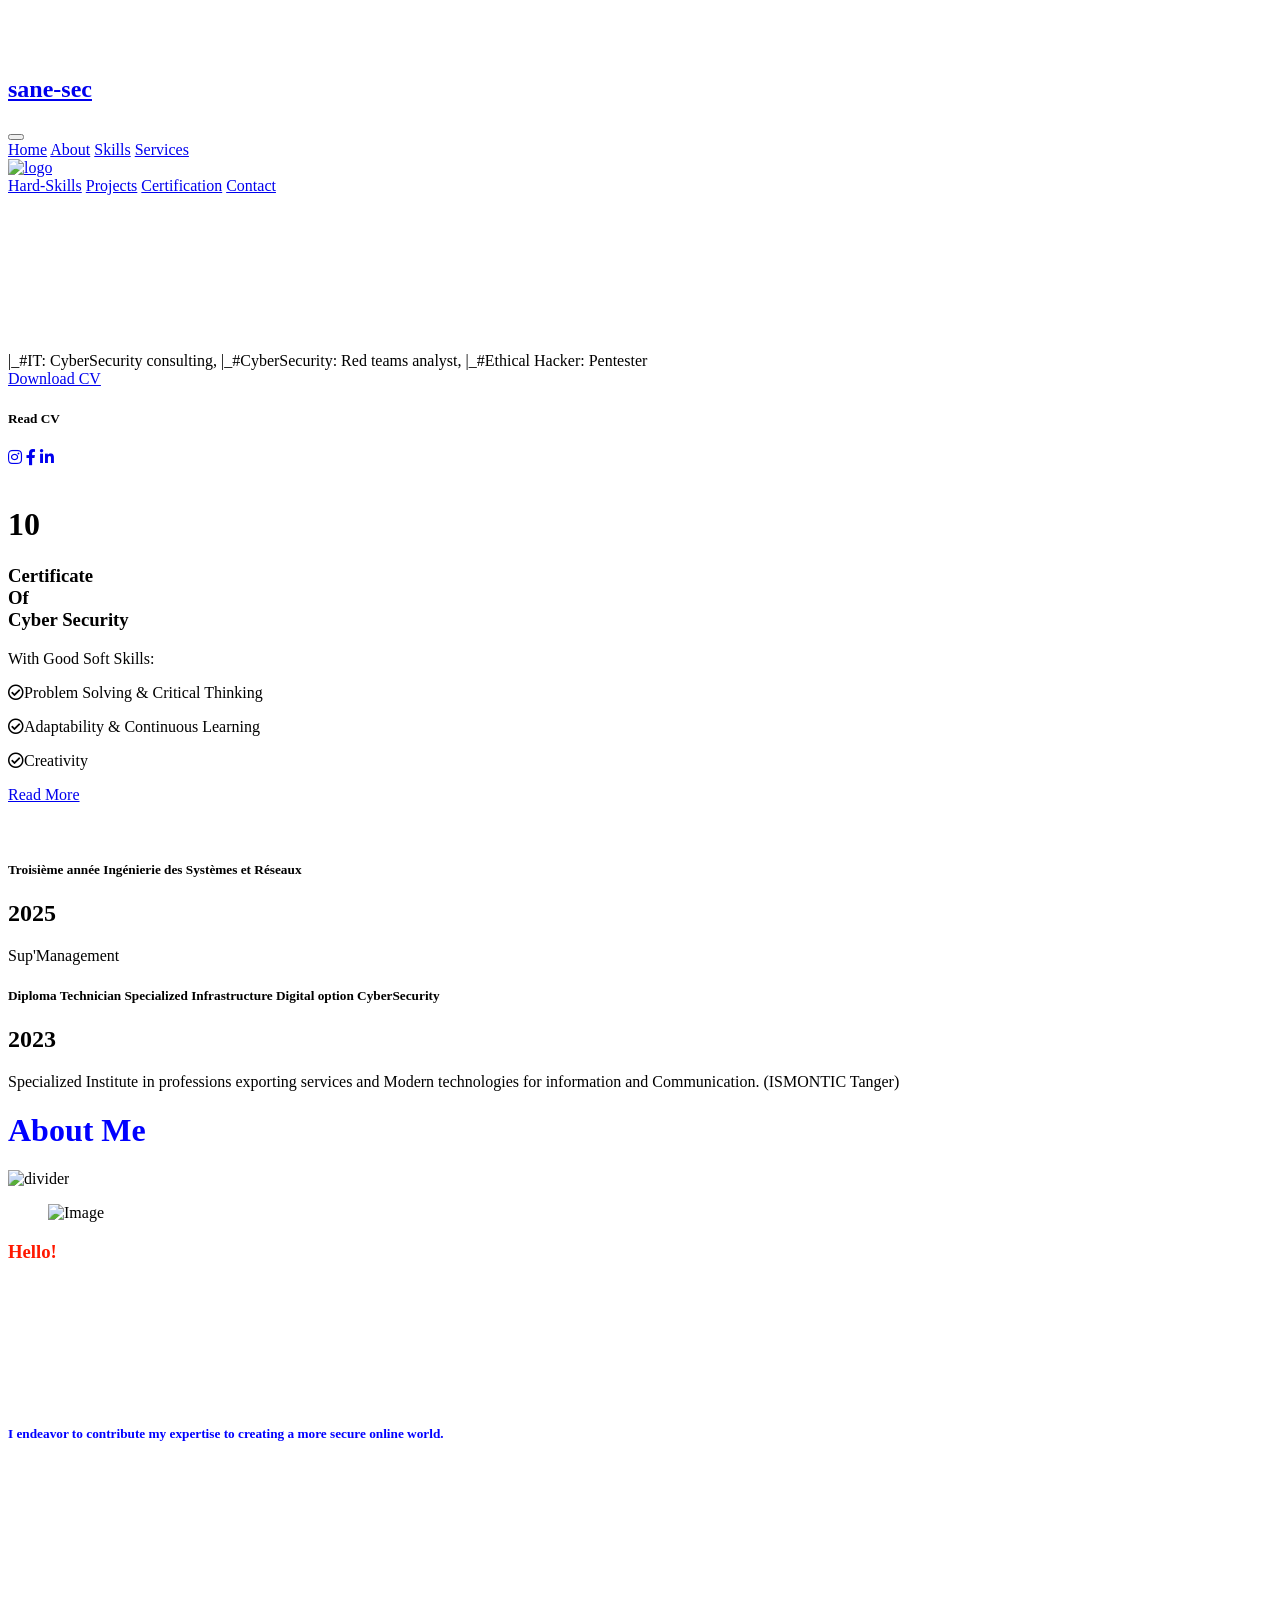
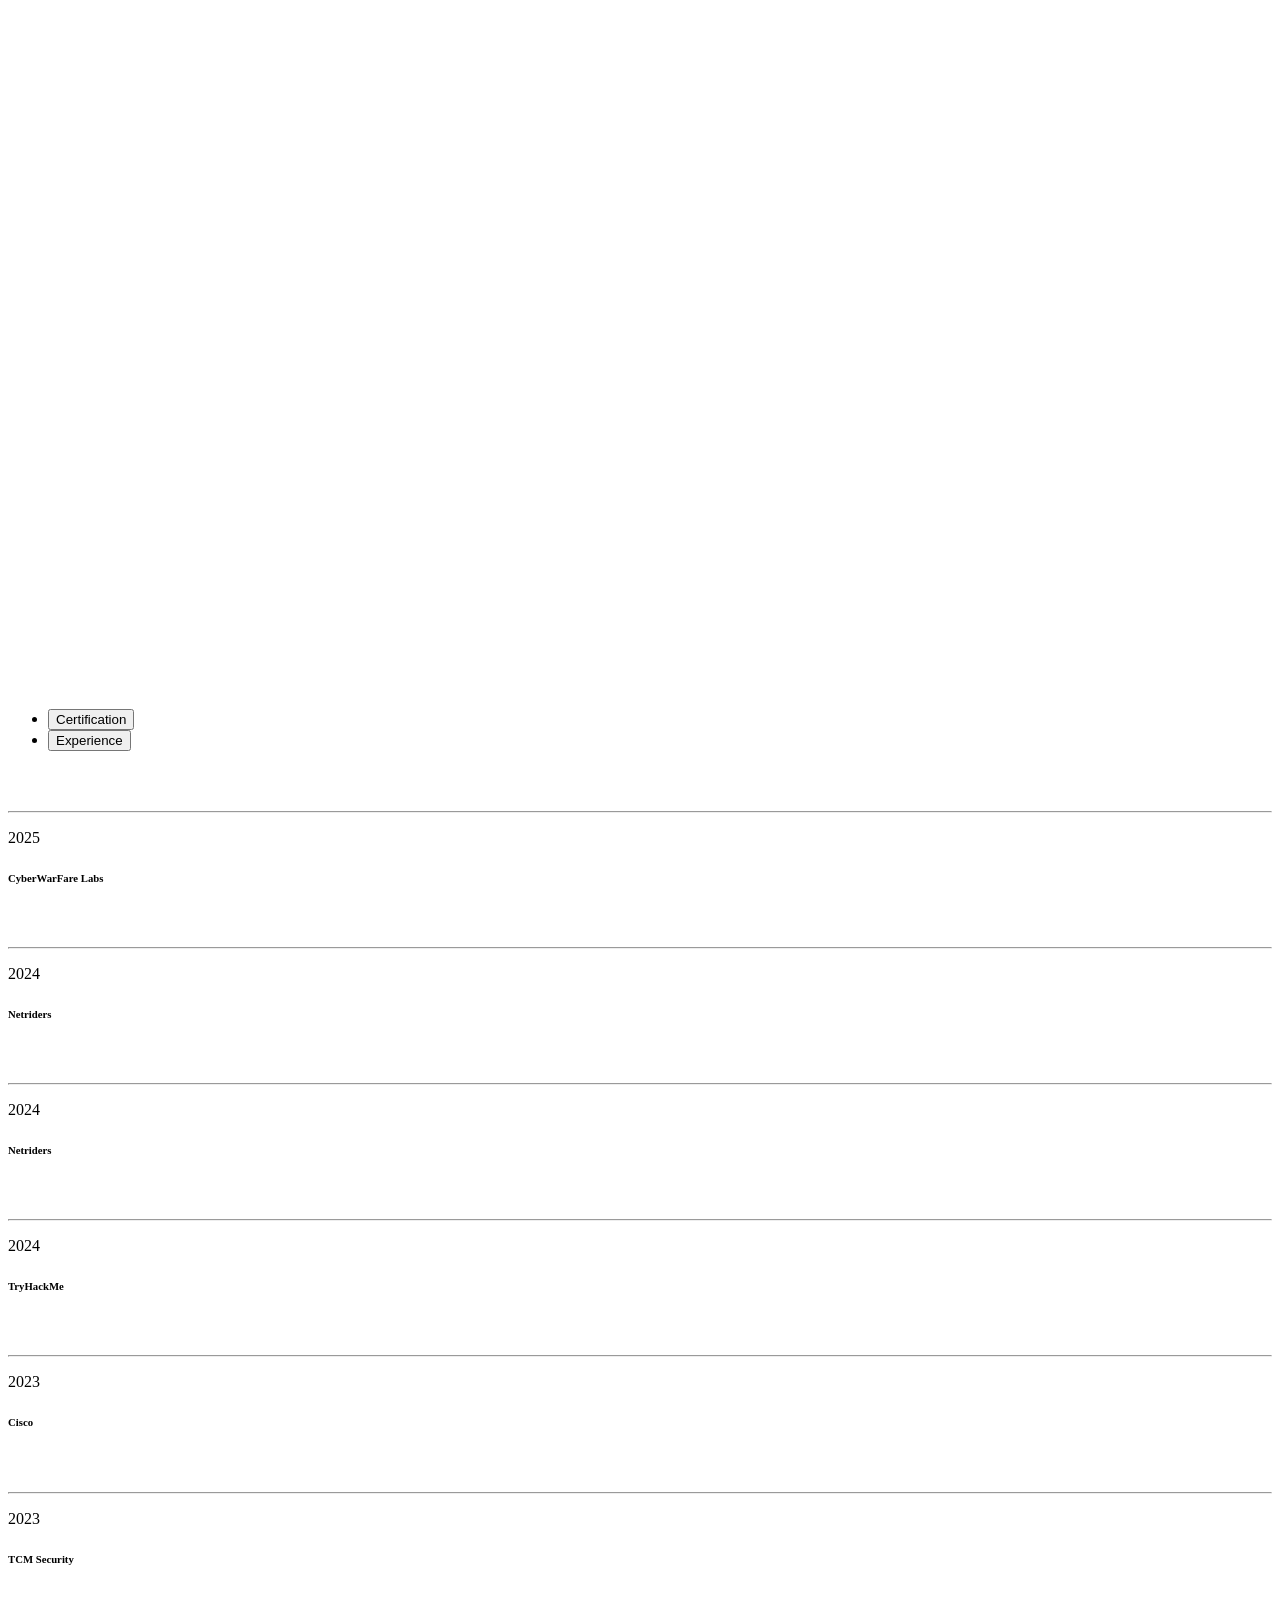
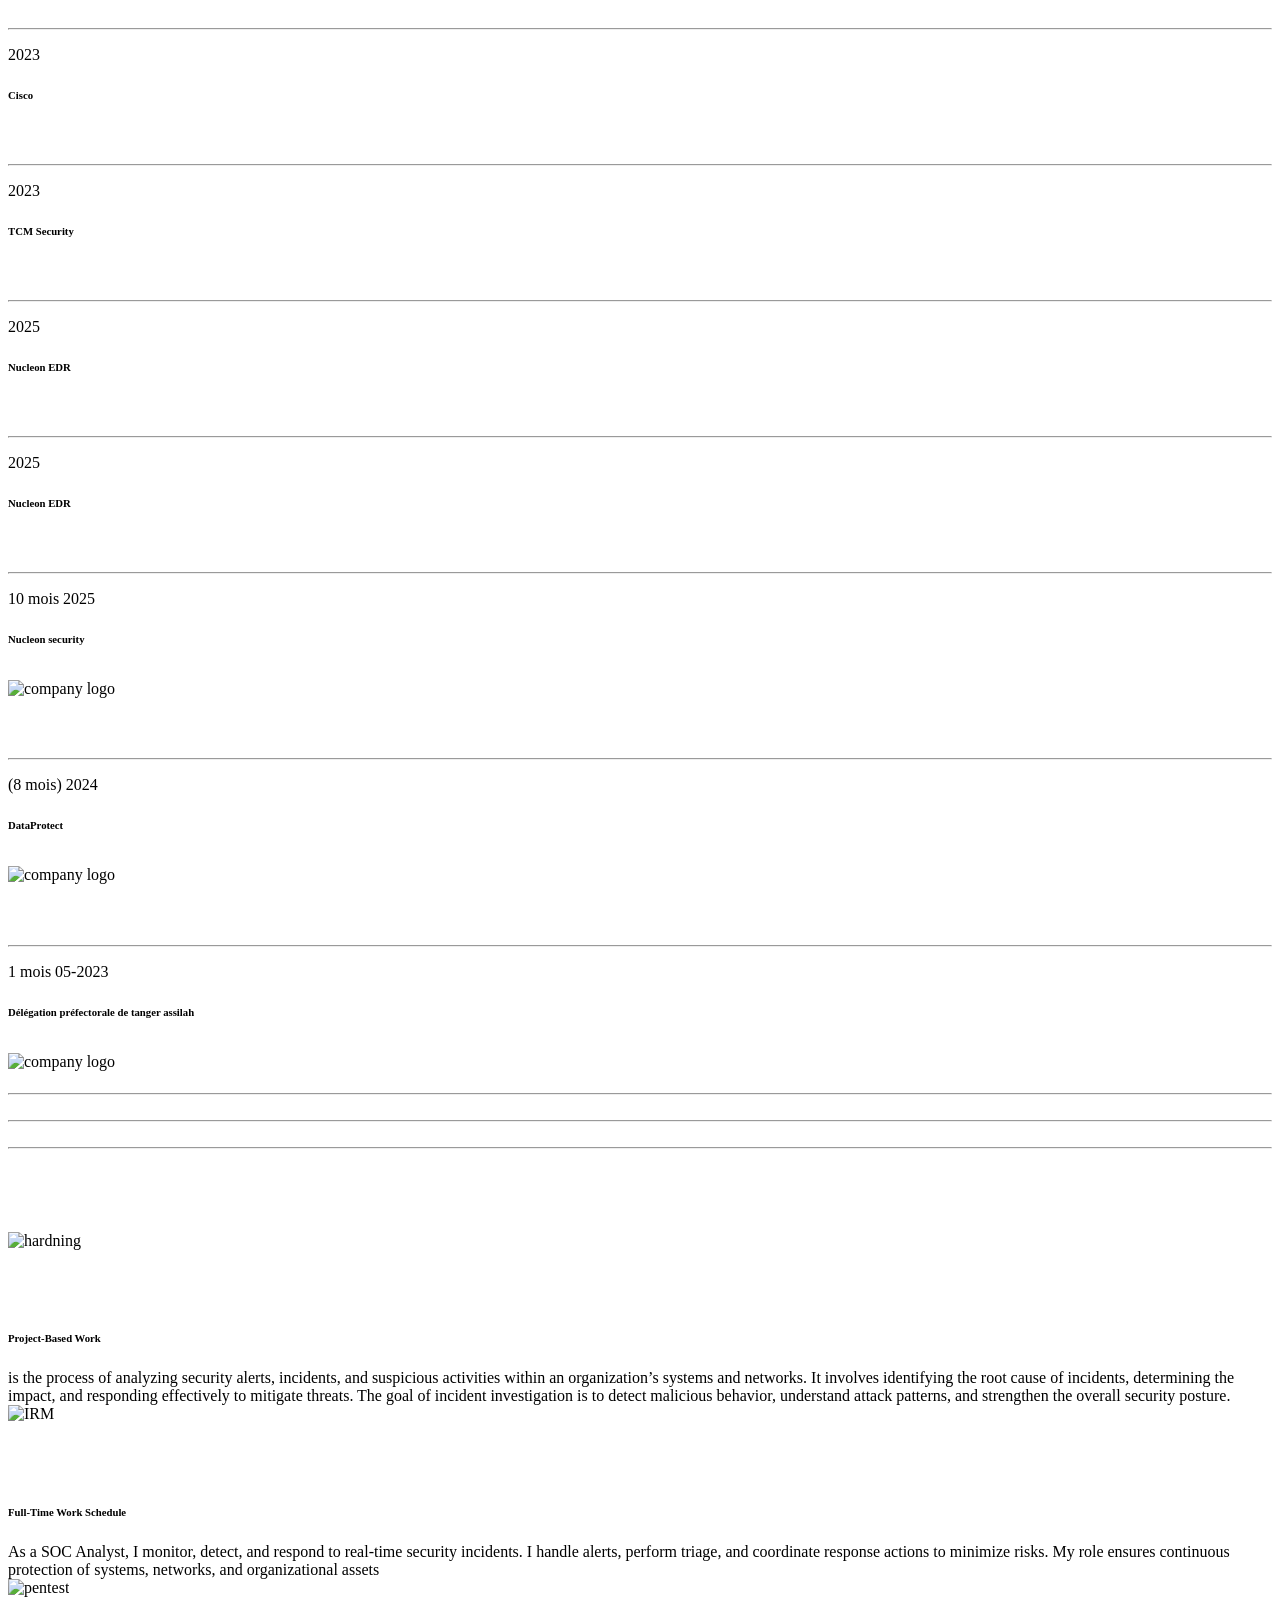
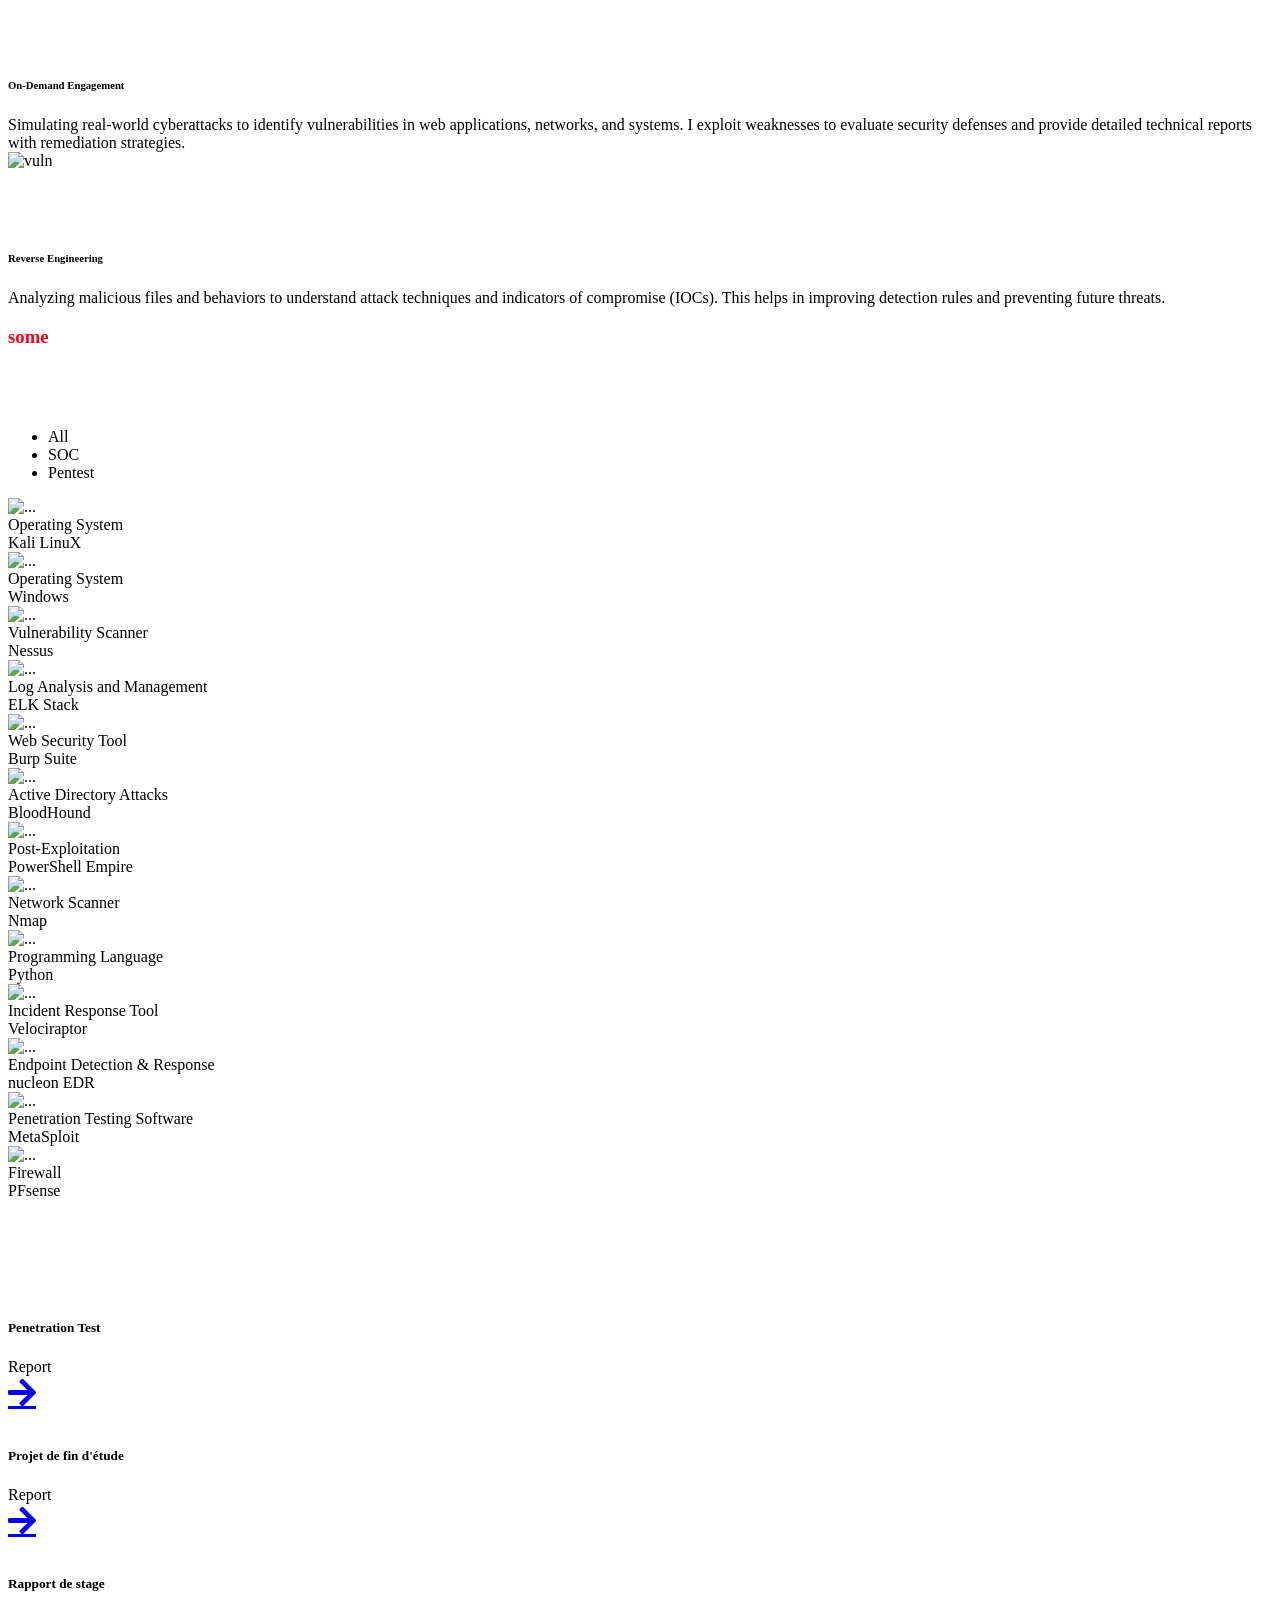
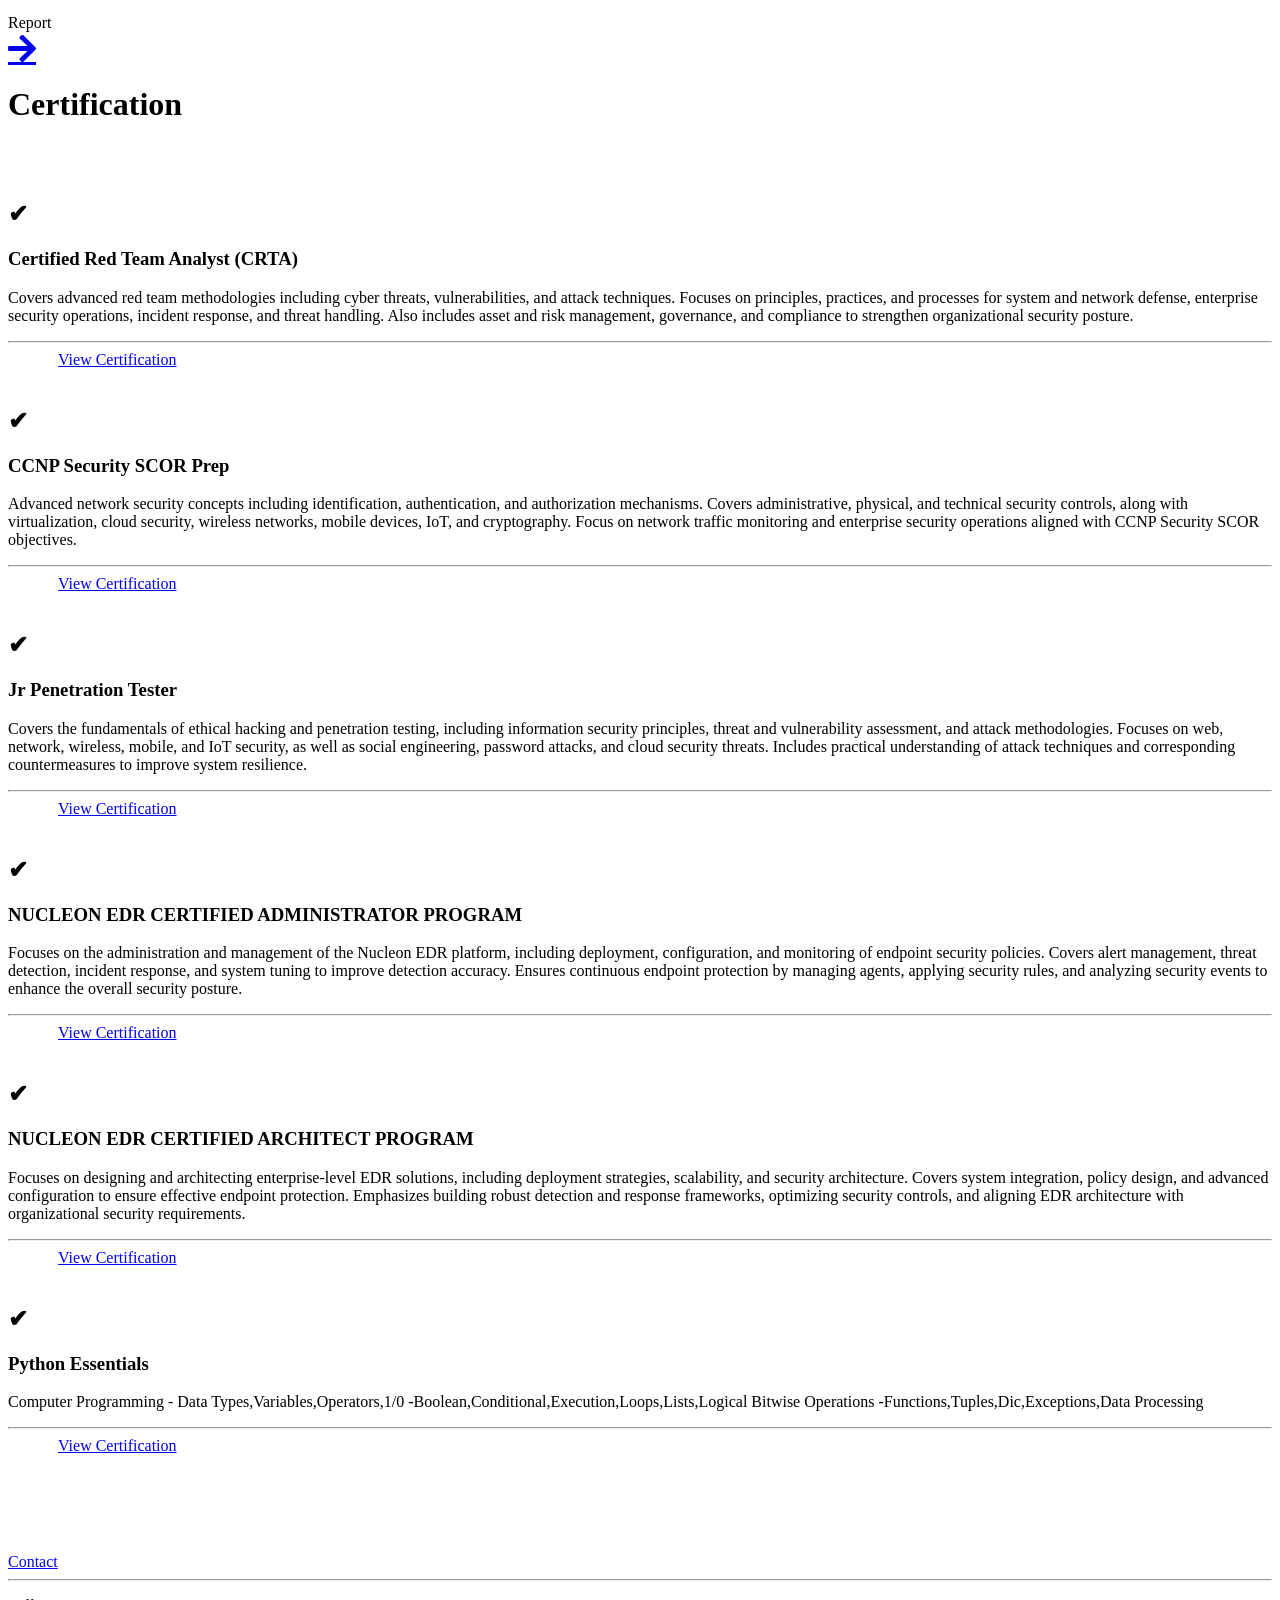
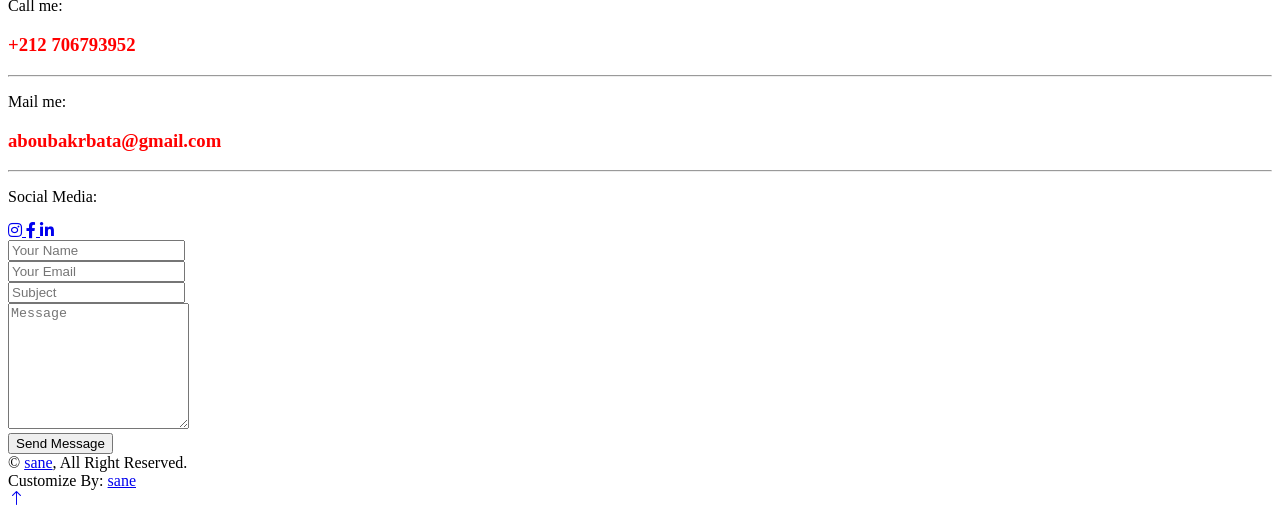
==== index.html @ a9ee4716 "Add files via upload" ====
<!-- This website was designed using HTML Codex and Distributed By ThemeWagon However, major radical changes were made by Ayoub El Mejdoub to transform it into the current form. This was done to shorten the significant amount of time that one person might need to build this site. Time is money. -->
<!DOCTYPE html>
<html lang="en">

<head>
    <meta charset="utf-8">
    <title>Sane aboubaker</title>
    <link rel="shortcut icon" type="x-icon" href="https://i.imgur.com/GelV5xJ.png">
    <meta content="width=device-width, initial-scale=1.0" name="viewport">
    <meta content="" name="keywords">
    <meta content="" name="description"> <!-- Favicon -->
    <link href="." rel="icon"> <!-- Google Web Fonts -->
    <link rel="preconnect" href="https://fonts.googleapis.com">
    <link rel="preconnect" href="https://fonts.gstatic.com" crossorigin>
    <link href="https://fonts.googleapis.com/css2?family=Open+Sans:wght@400;500;600;700;800&display=swap"
        rel="stylesheet"> <!-- Icon Font Stylesheet -->
    <link href="https://cdnjs.cloudflare.com/ajax/libs/font-awesome/5.10.0/css/all.min.css" rel="stylesheet">
    <link href="https://cdn.jsdelivr.net/npm/bootstrap-icons@1.4.1/font/bootstrap-icons.css" rel="stylesheet">
    <!-- Libraries Stylesheet -->
    <link href="lib/animate/animate.min.css" rel="stylesheet">
    <link href="lib/lightbox/css/lightbox.min.css" rel="stylesheet">
    <link href="lib/owlcarousel/assets/owl.carousel.min.css" rel="stylesheet"> <!-- Customized Bootstrap Stylesheet -->
    <link href="css/bootstrap.min.css" rel="stylesheet"> <!-- Template Stylesheet -->
    <link href="css/style.css" rel="stylesheet">
</head>

<body data-bs-spy="scroll" data-bs-target=".navbar" data-bs-offset="51"> <!-- Spinner Start -->
    <div id="spinner"
        class="show bg-white position-fixed translate-middle w-100 vh-100 top-50 start-50 d-flex align-items-center justify-content-center">
        <div class="spinner-border text-primary" style="width: 3rem; height: 3rem;" role="status"> <span
                class="sr-only">Loading...</span> </div>
    </div> <!-- Spinner End --> <!-- Navbar Start -->
    <nav class="navbar navbar-expand-lg bg-white navbar-light fixed-top shadow py-lg-0 px-4 px-lg-5 wow fadeIn"
        data-wow-delay="0.1s"> <a href="index.html" class="navbar-brand d-block d-lg-none">
            <h1 class="text-primary fw-bold m-0">sane-sec</h1>
        </a> <button type="button" class="navbar-toggler" data-bs-toggle="collapse" data-bs-target="#navbarCollapse">
            <span class="navbar-toggler-icon"></span> </button>
        <div class="collapse navbar-collapse justify-content-between py-4 py-lg-0" id="navbarCollapse">
            <div class="navbar-nav ms-auto py-0"> <a href="#home" class="nav-item nav-link active">Home</a> <a
                    href="#about" class="nav-item nav-link">About</a> <a href="#skill"
                    class="nav-item nav-link">Skills</a> <a href="#service" class="nav-item nav-link">Services</a>
            </div>
            <a href="https://ibb.co/pr50c3Tz"><img src="img/brind-logo-sans.png" alt="logo" width="247px"/></a>
            <div class="navbar-nav me-auto py-0"> <a href="#project" class="nav-item nav-link">Hard-Skills</a> <a
                    href="#team" class="nav-item nav-link">Projects</a> <a href="#testimonial"
                    class="nav-item nav-link">Certification</a> <a href="#contact" class="nav-item nav-link">Contact</a>
            </div>
        </div>
    </nav> <!-- Navbar End --> <!-- Header Start -->
    <div class="container-fluid bg-light my-6 mt-0" id="home">
        <div class="container">
            <div class="row g-5 align-items-center">
                <div class="col-lg-6 py-6 pb-0 pt-lg-0">
                    <h3 class="text-primary mb-3" style="color:white;">I'm</h3>
                    <h1 class="display-3 mb-3" style="color:white;">Sane <br>Aboubaker</h1>
                    <h2 class="typed-text-output d-inline"></h2>
                    <div class="typed-text d-none">|_#IT: CyberSecurity consulting, |_#CyberSecurity: Red teams analyst, |_#Ethical Hacker: Pentester</div>
                    <div class="d-flex align-items-center pt-5">
                        <a href="./doc/sane.pdf" download="" class="btn btn-primary py-3 px-4 me-5"
                            target="_blank">Download CV</a>
                        <a type="button" class="btn-play" href="./doc/sane.pdf" target="_blank">
                            <span></span>
                        </a>
                        <h5 class="ms-4 mb-0 d-none d-sm-block">Read CV</h5>
                    </div>
                    <div class="d-flex pt-2"> <a class="btn btn-square btn-primary me-3"
                            href="https://www.instagram.com/aboubaker_sane?igsh=Nm5nM3JweDd6ZHc5" target="_blank"><i class="fab fa-instagram"></i></a> <a
                            class="btn btn-square btn-primary me-3" href="https://www.facebook.com/profile.php?id=100009231408316" target="_blank"><i class="fab fa-facebook-f"></i></a> <a
                            class="btn btn-square btn-primary me-3" href="https://www.linkedin.com/in/aboubaker-sane-5a656a24a/"
                            target="_blank"><i class="fab fa-linkedin-in"></i></a> </div>
                </div>
                <div class="col-lg-6"> <img class="img-fluid" src="https://i.imgur.com/KzQ9f1h.png" alt=""> </div>
            </div>
        </div>
    </div> <!-- Header End --> <!-- About Start -->
    <div class="container-xxl py-6" id="about">
        <div class="container">
            <div class="row g-5">
                <div class="col-lg-6 wow fadeInUp" data-wow-delay="0.1s">
                    <div class="d-flex align-items-center mb-5">
                        <div class="years flex-shrink-0 text-center me-4">
                            <h1 class="display-1 mb-0" data-toggle="counter-up">10</h1>
                            <h5 class="mb-0"></h5>
                        </div>
                        <h3 class="lh-base mb-0">Certificate <br>Of <br>Cyber Security</h3>
                    </div>
                    <p class="mb-4">With Good Soft Skills:</p>
                    <p class="mb-3"><i class="far fa-check-circle text-primary me-3"></i>Problem Solving & Critical
                        Thinking</p>
                    <p class="mb-3"><i class="far fa-check-circle text-primary me-3"></i>Adaptability & Continuous
                        Learning</p>
                    <p class="mb-3"><i class="far fa-check-circle text-primary me-3"></i>Creativity</p> <a
                        class="btn btn-primary py-3 px-5 mt-3" href="https://www.linkedin.com/in/aboubaker-sane-5a656a24a/details/certifications/">Read More</a>
                </div>
                <div class="col-lg-6 wow fadeInUp" data-wow-delay="0.5s">
                    <div class="row g-3 mb-4">
                        <div class="col-sm-6"> <img class="img-fluid rounded" src="img/about-1.jpg" alt=""> </div>
                        <div class="col-sm-6"> <img class="img-fluid rounded" src="img/sup'mangement.jpeg" alt="">
                        </div>
                    </div>
                    <div class="d-flex align-items-center mb-3">
                        <h5 class="border-end pe-3 me-3 mb-0"> Troisième année Ingénierie des Systèmes et Réseaux</h5>
                        <h2 class="text-primary fw-bold mb-0" data-toggle="counter-up">2025</h2>
                    </div>
                    <p class="mb-4">Sup'Management</p>
                    <div class="d-flex align-items-center mb-3">
                        <h5 class="border-end pe-3 me-3 mb-0">Diploma Technician Specialized Infrastructure Digital
                            option CyberSecurity</h5>
                        <h2 class="text-primary fw-bold mb-0" data-toggle="counter-up">2023</h2>
                    </div>
                    <p class="mb-0">Specialized Institute in professions exporting services and Modern technologies for
                        information and Communication. (ISMONTIC Tanger)</p>
                </div>
            </div>
        </div>
    </div>
    </div>
    <div class="section-heading-wrap text-center mb-5">
        <h1><span class="gsap-reveal" style="color: #0000FF;">About Me</span></h1> <img src="img/line.png" alt="divider"
            width="150"> </span>
    </div>
    <div class="row mt-5 justify-content-between">
        <div class="col-lg-7 mb-5 mb-lg-0">
            <figure class="dotted-bg gsap-reveal-img "> <img src="img/About Me.png" alt="Image" class="img-fluid">
            </figure>
        </div>
        <div class="col-lg-4 pr-lg-5">
            <h3 class="mb-4 heading-h3"><span class="gsap-reveal" style="color: #FF1900;">Hello! </span></h3>
            <h5 style="font-family: 'Times New Roman', Times, serif;color:#fff">I'm sane aboubaker, a dedicated
                professional in the realm of cybersecurity with a strong focus on Security analyzing (SOC). With a solid
                foundation in IT and specialized expertise in cyber defense, I have a wealth of skills, knowledge and
                experience.</h5>
            <h5 style="font-family: 'Times New Roman', Times, serif;color:#fff">My journey in learning, search and
                Applying my knowledge as a technician specialized in the field of cybersecurity has equipped me with a
                comprehensive understanding of various domains within IT, bolstering my capabilities as an Analyst in a
                Security Operation Center. Proficient in an array of vital practices such as Penetration Testing,
                Hardening, Incident Response and Management, as well as Vulnerability Assessment, I am committed to
                fortifying digital landscapes against evolving threats. My continuous pursuit of knowledge and
                dedication to honing my self allow me to effectively navigate the dynamic and complex landscape of
                cybersecurity. With a fervent commitment to safeguarding digital ecosystems, <h5
                    style="color: #0000FF;">I endeavor to contribute my expertise to creating a more secure online
                    world.</h5>
            </h5>
        </div>
    </div>
    </div>
    </div> <!-- About End --> <!-- Skills Start -->
    <div class="container-xxl py-6 pb-5" id="skill">
        <div class="container">
            <div class="row g-5">
                <div class="col-lg-6 wow fadeInUp" data-wow-delay="0.1s">
                    <h1 class="display-5 mb-5" style="color: white;">Skills & Experience</h1>
                    <h3 class="mb-4" style="color: white;">My Skills</h3>
                    <div class="row align-items-center">
                        <div class="col-md-6">
                            <div class="skill mb-4">
                                <div class="d-flex justify-content-between">
                                    <h6 class="font-weight-bold" style="color: white;">Penetration Testing</h6>
                                    <h6 class="font-weight-bold" style="color: white;">91%</h6>
                                </div>
                                <div class="progress">
                                    <div class="progress-bar bg-primary" role="progressbar" aria-valuenow="81"
                                        aria-valuemin="0" aria-valuemax="100"></div>
                                </div>
                            </div>
                            <div class="skill mb-4">
                                <div class="d-flex justify-content-between">
                                    <h6 class="font-weight-bold" style="color: white;">Network Defense</h6>
                                    <h6 class="font-weight-bold" style="color: white;">70%</h6>
                                </div>
                                <div class="progress">
                                    <div class="progress-bar bg-windows" role="progressbar" aria-valuenow="70"
                                        aria-valuemin="0" aria-valuemax="100"></div>
                                </div>
                            </div>
                            <div class="skill mb-4">
                                <div class="d-flex justify-content-between">
                                    <h6 class="font-weight-bold" style="color: white;">Digital Forensics</h6>
                                    <h6 class="font-weight-bold" style="color: white;">59%</h6>
                                </div>
                                <div class="progress">
                                    <div class="progress-bar bg-meta" role="progressbar" aria-valuenow="49"
                                        aria-valuemin="0" aria-valuemax="100"></div>
                                </div>
                            </div>
                            <div class="skill mb-4">
                                <div class="d-flex justify-content-between">
                                    <h6 class="font-weight-bold" style="color: white;">Analyzing</h6>
                                    <h6 class="font-weight-bold" style="color: white;">85%</h6>
                                </div>
                                <div class="progress">
                                    <div class="progress-bar bg-danger" role="progressbar" aria-valuenow="85"
                                        aria-valuemin="0" aria-valuemax="100"></div>
                                </div>
                                <div class="skill mb-4">
                                    <div class="d-flex justify-content-between">
                                        <h6 class="font-weight-bold" style="color: white;">Threat Analysis</h6>
                                        <h6 class="font-weight-bold" style="color: white;">80%</h6>
                                    </div>
                                    <div class="progress">
                                        <div class="progress-bar bg-danger" role="progressbar" aria-valuenow="80"></div>
                                    </div>
                                </div>
                            </div>
                        </div>
                        <div class="col-md-6">

                            <div class="skill mb-4">
                                <div class="d-flex justify-content-between">
                                    <h6 class="font-weight-bold" style="color: white;">Incident Response</h6>
                                    <h6 class="font-weight-bold" style="color: white;">85%</h6>
                                </div>
                                <div class="progress">
                                    <div class="progress-bar bg-dark" role="progressbar" aria-valuenow="70"
                                        aria-valuemin="0" aria-valuemax="100"></div>
                                </div>
                            </div>
                            <div class="skill mb-4">
                                <div class="d-flex justify-content-between">
                                    <h6 class="font-weight-bold" style="color: white;">Scripting</h6>
                                    <h6 class="font-weight-bold" style="color: white;">69%</h6>
                                </div>
                                <div class="progress">
                                    <div class="progress-bar bg-info" role="progressbar" aria-valuenow="69"
                                        aria-valuemin="0" aria-valuemax="100"></div>
                                </div>
                            </div>

                            <div class="skill mb-4">
                                <div class="d-flex justify-content-between">
                                    <h6 class="font-weight-bold" style="color: white;">Incident Investigation</h6>
                                    <h6 class="font-weight-bold" style="color: white;">75%</h6>
                                </div>
                                <div class="progress">
                                    <div class="progress-bar bg-primary" role="progressbar" aria-valuenow="75"></div>
                                </div>
                            </div>

                            <div class="skill mb-4">
                                <div class="d-flex justify-content-between">
                                    <h6 class="font-weight-bold" style="color: white;">Malware Analysis</h6>
                                    <h6 class="font-weight-bold" style="color: white;">65%</h6>
                                </div>
                                <div class="progress">
                                    <div class="progress-bar bg-warning" role="progressbar" aria-valuenow="65"></div>
                                </div>
                            </div>

                            <div class="skill mb-4">
                                <div class="d-flex justify-content-between">
                                    <h6 class="font-weight-bold" style="color: white;">CTI (Cyber Threat Intelligence)
                                    </h6>
                                    <h6 class="font-weight-bold" style="color: white;">60%</h6>
                                </div>
                                <div class="progress">
                                    <div class="progress-bar bg-info" role="progressbar" aria-valuenow="60"></div>
                                </div>
                            </div>
                        </div>
                    </div>
                </div>
                <div class="col-lg-6 wow fadeInUp" data-wow-delay="0.5s">
                    <ul class="nav nav-pills rounded border border-2 border-primary mb-5">
                        <li class="nav-item w-50"> <button class="nav-link w-100 py-3 fs-5 active" data-bs-toggle="pill"
                                href="#tab-1">Certification</button> </li>
                        <li class="nav-item w-50"> <button class="nav-link w-100 py-3 fs-5" data-bs-toggle="pill"
                                href="#tab-2">Experience</button> </li>
                    </ul>
                    <div class="col-lg-6 wow fadeInUp" data-wow-delay="0.5s">
                        <div class="tab-content">
                            <div id="tab-1" class="tab-pane fade show p-0 active">
                                <div class="row gy-5 gx-4">
                                    <div class="col-sm-6">
                                        <h5 style="color: white;">CRTA - Red Team Analyst</h5>
                                        <hr class="text-danger my-2">
                                        <p class="text-danger mb-1">2025</p>
                                        <h6 class="mb-0">CyberWarFare Labs</h6>
                                    </div>
                                    <div class="col-sm-6">
                                        <h5 style="color: white;">CCNP Security SCOR Prep</h5>
                                        <hr class="text-danger my-2">
                                        <p class="text-danger mb-1">2024</p>
                                        <h6 class="mb-0">Netriders</h6>
                                    </div>
                                    <div class="col-sm-6">
                                        <h5 style="color: white;">eJPTv1</h5>
                                        <hr class="text-danger my-2">
                                        <p class="text-danger mb-1">2024</p>
                                        <h6 class="mb-0">Netriders</h6>
                                    </div>
                                    <div class="col-sm-6">
                                        <h5 style="color: white;">Jr Penetration Tester</h5>
                                        <hr class="text-danger my-2">
                                        <p class="text-danger mb-1">2024</p>
                                        <h6 class="mb-0">TryHackMe</h6>
                                    </div>
                                    <div class="col-sm-6">
                                        <h5 style="color: white;">Junior Cybersecurity Analyst</h5>
                                        <hr class="text-danger my-2">
                                        <p class="text-danger mb-1">2023</p>
                                        <h6 class="mb-0">Cisco</h6>
                                    </div>
                                    <div class="col-sm-6">
                                        <h5 style="color: white;">Web App Security & Testing</h5>
                                        <hr class="text-danger my-2">
                                        <p class="text-danger mb-1">2023</p>
                                        <h6 class="mb-0">TCM Security</h6>
                                    </div>
                                    <div class="col-sm-6">
                                        <h5 style="color: white;">Python Essentials 1</h5>
                                        <hr class="text-danger my-2">
                                        <p class="text-danger mb-1">2023</p>
                                        <h6 class="mb-0">Cisco</h6>
                                    </div>
                                    <div class="col-sm-6">
                                        <h5 style="color: white;">Practical Ethical Hacking</h5>
                                        <hr class="text-danger my-2">
                                        <p class="text-danger mb-1">2023</p>
                                        <h6 class="mb-0">TCM Security</h6>
                                    </div>
                                    <div class="col-sm-6">
                                        <h5 style="color: white;">Nucleon Administrator</h5>
                                        <hr class="text-danger my-2">
                                        <p class="text-danger mb-1">2025</p>
                                        <h6 class="mb-0">Nucleon EDR</h6>
                                    </div>
                                    <div class="col-sm-6">
                                        <h5 style="color: white;">Nucleon Architect</h5>
                                        <hr class="text-danger my-2">
                                        <p class="text-danger mb-1">2025</p>
                                        <h6 class="mb-0">Nucleon EDR</h6>
                                    </div>
                                </div>
                            </div>

                            <div id="tab-2" class="tab-pane fade show p-0">
                                <div class="row gy-5 gx-4">
                                    <div class="col-sm-6">
                                        <h5 style="color: white;">MDR Security Analyst</h5>
                                        <hr class="text-primary my-2">
                                        <p class="text-primary mb-1">10 mois 2025</p>
                                        <h6 class="mb-0">Nucleon security</h6>

                                        <!-- Logo -->
                                        <img src="img/nucleon-security.png" alt="company logo" width="40px"
                                            style="margin-top: 10px;">
                                    </div>
                                </div>


                                <div class="row gy-5 gx-4">
                                    <div class="col-sm-6">
                                        <h5 style="color: white;">Jr Penetration Tester</h5>
                                        <hr class="text-primary my-2">
                                        <p class="text-primary mb-1">(8 mois) 2024</p>
                                        <h6 class="mb-0">DataProtect</h6>

                                        <!-- Logo -->
                                        <img src="img/dataprotect.png" alt="company logo" width="40px"
                                            style="margin-top: 10px;">
                                    </div>
                                </div>


                                <div class="row gy-5 gx-4">
                                    <div class="col-sm-6">
                                        <h5 style="color: white;">Analyste soc</h5>
                                        <hr class="text-primary my-2">
                                        <p class="text-primary mb-1">1 mois 05-2023</p>
                                        <h6 class="mb-0">Délégation préfectorale de tanger assilah</h6>

                                        <!-- Logo -->
                                        <img src="img/Délégation.png" alt="company logo" width="40px"
                                            style="margin-top: 10px;">
                                    </div>
                                </div>
                            </div>

                            <div class="col-sm-6">
                                <h5 style="color: white;"></h5>
                                <hr class="text-primary my-2">
                                <p class="text-primary mb-1"></p>
                                <h6 class="mb-0"></h6>
                            </div>
                            <div class="col-sm-6">
                                <h5 style="color: white;"></h5>
                                <hr class="text-primary my-2">
                                <p class="text-primary mb-1"></p>
                                <h6 class="mb-0"></h6>
                            </div>
                            <div class="col-sm-6">
                                <h5 style="color: white;"></h5>
                                <hr class="text-primary my-2">
                                <p class="text-primary mb-1"></p>
                                <h6 class="mb-0"></h6>
                            </div>
                        </div>
                    </div>
                </div>
            </div>
        </div>
    </div>
    </div> <!-- Skills End --> <!-- Service Start -->
    <div class="container-fluid bg-light my-5 py-6" id="service">
        <div class="container">
            <div class="row g-5 mb-5 wow fadeInUp" data-wow-delay="0.1s">
                <div class="col-lg-6">
                    <h1 class="display-5 mb-0" style="color: white;">My Services</h1>
                </div>
               
            <div class="row g-4">
                <div class="col-lg-6 wow fadeInUp" data-wow-delay="0.1s">
                    <div class="service-item d-flex flex-column flex-sm-row bg-white rounded h-100 p-4 p-lg-5">
                        <div class="bg-icon flex-shrink-0 mb-3"> <img src="https://img.icons8.com/fluency/96/search.png"
                                alt="hardning" width="40px" /></a>
                        </div>
                        <div class="ms-sm-4">
                            <h4 class="mb-3" style="color: white;"><br>Incident Investigation</h4>
                            <h6 class="mb-3"><span class="text-primary">Project-Based </span>Work</h6> <span> is the
                                process of analyzing security alerts, incidents, and suspicious activities
                                within an organization’s systems and networks. It involves identifying the root cause
                                of incidents, determining the impact, and responding effectively to mitigate threats.
                                The goal of incident investigation is to detect malicious behavior, understand attack
                                patterns, and strengthen the overall security posture.</span>
                        </div>
                    </div>
                </div>
                <div class="col-lg-6 wow fadeInUp" data-wow-delay="0.3s">
                    <div class="service-item d-flex flex-column flex-sm-row bg-white rounded h-100 p-4 p-lg-5">
                        <div class="bg-icon flex-shrink-0 mb-3"><img
                                src="https://img.icons8.com/fluency/96/security-checked.png" alt="IRM"
                                width="65px" /></a> </div>
                        <div class="ms-sm-4">
                            <h4 class="mb-3" style="color: white;"><br>Incident Response & Management</h4>
                            <h6 class="mb-3"><span class="text-primary">Full-Time Work </span>Schedule</h6>
                            <span>As a SOC Analyst, I monitor, detect, and respond to real-time security incidents.
                                I handle alerts, perform triage, and coordinate response actions to minimize risks.
                                My role ensures continuous protection of systems, networks, and organizational assets
                            </span>
                        </div>
                    </div>
                </div>
                <div class="col-lg-6 wow fadeInUp" data-wow-delay="0.1s">
                    <div class="service-item d-flex flex-column flex-sm-row bg-white rounded h-100 p-4 p-lg-5">
                        <div class="bg-icon flex-shrink-0 mb-3"><img src="https://img.icons8.com/fluency/96/hacker.png"
                                alt="pentest" width="40px" /></a>
                        </div>
                        <div class="ms-sm-4">
                            <h4 class="mb-3" style="color: white;"><br>Penetration Testing</h4>
                            <h6 class="mb-3"><span class="text-primary">On-Demand </span>Engagement</h6>
                            <span>Simulating
                                real-world cyberattacks to identify vulnerabilities in web applications, networks, and
                                systems.
                                I exploit weaknesses to evaluate security defenses and provide detailed technical
                                reports with remediation strategies.
                            </span></span>
                        </div>
                    </div>
                </div>
                <div class="col-lg-6 wow fadeInUp" data-wow-delay="0.3s">
                    <div class="service-item d-flex flex-column flex-sm-row bg-white rounded h-100 p-4 p-lg-5">
                        <div class="bg-icon flex-shrink-0 mb-3"><img src="https://img.icons8.com/fluency/96/virus.png"
                                alt="vuln" width="40px" /></a> </div>
                        <div class="ms-sm-4">
                            <h4 class="mb-3" style="color: white;"><br>Malware Analysis</h4>
                            <h6 class="mb-3"><span class="text-primary">Reverse </span>Engineering</h6> <span>Analyzing
                                malicious files and behaviors to understand attack techniques and indicators of
                                compromise (IOCs).
                                This helps in improving detection rules and preventing future threats. </span>
                        </div>
                    </div>
                </div>
            </div>
        </div>
    </div> <!-- Service End --> <!-- Hard Skills Start -->
    <div class="container-xxl py-6 pt-5" id="project">
        <div class="container">
            <div class="row g-5 mb-5 align-items-center wow fadeInUp" data-wow-delay="0.1s">
                <div class="col-lg-6">
                    <h3 style="color: #ff0019;">some </h3>
                    <h1 class="display-5 mb-0" style="color: white;">Hard Skills</h1>
                </div>
                <div class="col-lg-6 text-lg-end">
                    <ul class="list-inline mx-n3 mb-0" id="portfolio-flters">
                        <li class="mx-4 active" data-filter="*">All</li>
                        <li class="mx-4" data-filter=".first">SOC</li>
                        <li class="mx-4" data-filter=".second">Pentest</li>
                    </ul>
                </div>
            </div>
            <div class="row g-4 portfolio-container wow fadeInUp" data-wow-delay="0.1s">
                <div class="col-lg-4 col-md-6 portfolio-item second"> <img class="img-fluid" src="img/hard0.png"
                        width="247px" alt="..." />
                    <div class="portfolio-box-caption">
                        <div class="project-category text-white-50">Operating System</div>
                        <div class="project-name">Kali LinuX</div>
                    </div>
                </div>
                <div class="col-lg-4 col-md-6 portfolio-item"> <img class="img-fluid" src="img/hard1.png" width="247px"
                        alt="..." />
                    <div class="portfolio-box-caption">
                        <div class="project-category text-white-50">Operating System</div>
                        <div class="project-name">Windows</div>
                    </div>
                </div>
                <div class="col-lg-4 col-md-6 portfolio-item second"> <img class="img-fluid" src="img/hard2.png"
                        width="247px" alt="..." />
                    <div class="portfolio-box-caption">
                        <div class="project-category text-white-50">Vulnerability Scanner</div>
                        <div class="project-name">Nessus</div>
                    </div>
                </div>
                <div class="col-lg-4 col-md-6 portfolio-item first"> <img class="img-fluid" src="img/hard3.png"
                        width="247px" alt="..." />
                    <div class="portfolio-box-caption">
                        <div class="project-category text-white-50">Log Analysis and Management</div>
                        <div class="project-name"> ELK Stack</div>
                    </div>
                </div>
                <div class="col-lg-4 col-md-6 portfolio-item second"> <img class="img-fluid" src="img/Burp Suite.png"
                        width="247px" alt="..." />
                    <div class="portfolio-box-caption">
                        <div class="project-category text-white-50">Web Security Tool</div>
                        <div class="project-name">Burp Suite</div>
                    </div>
                </div>
                <div class="col-lg-4 col-md-6 portfolio-item second"> <img class="img-fluid" src="img/BloodHound.png"
                        width="247px" alt="..." />
                    <div class="portfolio-box-caption">
                        <div class="project-category text-white-50">Active Directory Attacks</div>
                        <div class="project-name">BloodHound</div>
                    </div>
                </div>
                <div class="col-lg-4 col-md-6 portfolio-item second"> <img class="img-fluid"
                        src="img/PowerShell Empire.png" width="247px" alt="..." />
                    <div class="portfolio-box-caption">
                        <div class="project-category text-white-50">Post-Exploitation</div>
                        <div class="project-name">PowerShell Empire</div>
                    </div>
                </div>
                <div class="col-lg-4 col-md-6 portfolio-item second"> <img class="img-fluid" src="img/hard4.png"
                        width="247px" alt="..." />
                    <div class="portfolio-box-caption">
                        <div class="project-category text-white-50">Network Scanner</div>
                        <div class="project-name">Nmap</div>
                    </div>
                </div>

                <div class="col-lg-4 col-md-6 portfolio-item"> <img class="img-fluid" src="img/hard5.png" width="247px"
                        alt="..." />
                    <div class="portfolio-box-caption">
                        <div class="project-category text-white-50">Programming Language</div>
                        <div class="project-name">Python</div>
                    </div>
                </div>

                <div class="col-lg-4 col-md-6 portfolio-item first"> <img class="img-fluid" src="img/hard6.png"
                        width="247px" alt="..." />
                    <div class="portfolio-box-caption">
                        <div class="project-category text-white-50">Incident Response Tool</div>
                        <div class="project-name">Velociraptor</div>
                    </div>
                </div>
                <div class="col-lg-4 col-md-6 portfolio-item first"> <img class="img-fluid" src="img/EDR-Nucleon.png"
                        width="247px" alt="..." />
                    <div class="portfolio-box-caption">
                        <div class="project-category text-white-50">Endpoint Detection & Response</div>
                        <div class="project-name">nucleon EDR</div>
                    </div>
                </div>
                <div class="col-lg-4 col-md-6 portfolio-item second"> <img class="img-fluid" src="img/hard7.png"
                        width="247px" alt="..." />
                    <div class="portfolio-box-caption">
                        <div class="project-category text-white-50">Penetration Testing Software</div>
                        <div class="project-name">MetaSploit</div>
                    </div>
                </div>
                <div class="col-lg-4 col-md-6 portfolio-item first"> <img class="img-fluid" src="img/hard8.png"
                        width="247px" alt="..." />
                    <div class="portfolio-box-caption">
                        <div class="project-category text-white-50">Firewall</div>
                        <div class="project-name">PFsense</div>
                    </div>
                </div>
            </div>
        </div>
    </div> <!-- Hard Skills End --> <!-- Projects Start -->
    <div class="container-xxl py-6 pb-5" id="team">
        <div class="container">
            <div class="row g-5 mb-5 wow fadeInUp" data-wow-delay="0.1s">
                <div class="col-lg-6">
                    <h1 class="display-5 mb-0" style="color: white;">Projects</h1>
                </div>
                <div class="col-lg-6 text-lg-end"> </div>
            </div>
            <div class="row g-4">
                <div class="col-lg-4 col-md-6 wow fadeInUp" data-wow-delay="0.1s">
                    <div class="team-item position-relative"> <img class="img-fluid rounded"
                            src="img/Proge-personel.png" alt="">
                        <div class="team-text bg-white rounded-end p-4">
                            <div>
                                <h5>Penetration Test</h5> <span>Report</span>
                            </div> <a class="fa fa-arrow-right fa-2x text-primary" href="./doc/proger psrsonel (1).pdf"
                                target="_blank"></a>
                        </div>
                    </div>
                </div>
                <div class="col-lg-4 col-md-6 wow fadeInUp" data-wow-delay="0.3s">
                    <div class="team-item position-relative"> <img class="img-fluid rounded" src="img/sup-proge.png"
                            alt="">
                        <div class="team-text bg-white rounded-end p-4">
                            <div>
                                <h5>Projet de fin d'étude</h5> <span>Report</span>
                            </div> <a class="fa fa-arrow-right fa-2x text-primary" href="./doc/ABOUBAKER_SANE.pdf"
                                target="_blank"></a>
                        </div>
                    </div>
                </div>
                <div class="col-lg-4 col-md-6 wow fadeInUp" data-wow-delay="0.3s">
                    <div class="team-item position-relative"> <img class="img-fluid rounded" src="img/pfa-stage.png"
                            alt="">
                        <div class="team-text bg-white rounded-end p-4">
                            <div>
                                <h5>Rapport de stage</h5> <span>Report</span>
                            </div> <a class="fa fa-arrow-right fa-2x text-primary" href="./doc/pfa stage.pdf"
                                target="_blank"></a>
                        </div>
                    </div>
                </div>
            </div>
        </div>
    </div> <!-- Projects End --> <!-- Certification Start -->
    <div class="container-fluid bg-light py-5 my-5" id="testimonial">
        <div class="container-fluid py-5">
            <h1 class="display-5 text-center mb-5 wow fadeInUp" data-wow-delay="0.1s">Certification</h1>
            <div class="row justify-content-center">
                <div class="col-lg-3 d-none d-lg-block">
                    <div class="testimonial-left h-100"> <img class="img-fluid wow fadeIn" data-wow-delay="0.1s"
                            src="img/crata.jpg" alt=""> <img class="img-fluid wow fadeIn" data-wow-delay="0.3s"
                            src="img/Pentst.png" alt=""> <img class="img-fluid wow fadeIn" data-wow-delay="0.5s"
                            src="img/jr-analyst.png" alt=""> </div>
                </div>
                <div class="col-lg-6 wow fadeInUp" data-wow-delay="0.5s">
                    <div class="owl-carousel testimonial-carousel">
                        <div class="testimonial-item text-center">
                            <div class="position-relative mb-5"> <img
                                    class="img-fluid rounded-circle border border-secondary p-2 mx-auto"
                                    src="img/crata.jpg" alt="">
                                <div class="testimonial-icon">
                                    <h2>✔</h2>
                                </div>
                            </div>
                            <h3>Certified Red Team Analyst (CRTA)</h3>
                            <p class="fs-5 fst-italic">Covers advanced red team methodologies including cyber threats,
                                vulnerabilities, and attack techniques.
                                Focuses on principles, practices, and processes for system and network defense,
                                enterprise security operations, incident response, and threat handling.
                                Also includes asset and risk management, governance, and compliance to strengthen
                                organizational security posture.</p>
                            <hr class="w-25 mx-auto"> <a
                                href="https://labs.cyberwarfare.live/credential/achievement/689d392fbf373ee66a1e86a8"
                                target="_blank" class="btn btn-primary py-3 px-4 me-5" style="margin-left: 50px;">View
                                Certification</a>
                        </div>
                        <div class="testimonial-item text-center">
                            <div class="position-relative mb-5"> <img
                                    class="img-fluid rounded-circle border border-secondary p-2 mx-auto"
                                    src="img/ccnp.png" alt="">
                                <div class="testimonial-icon">
                                    <h2>✔</h2>
                                </div>
                            </div>
                            <h3>CCNP Security SCOR Prep</h3>
                            <p class="fs-5 fst-italic">Advanced network security concepts including identification,
                                authentication, and authorization mechanisms.
                                Covers administrative, physical, and technical security controls, along with
                                virtualization, cloud security, wireless networks, mobile devices, IoT, and
                                cryptography.
                                Focus on network traffic monitoring and enterprise security operations aligned with CCNP
                                Security SCOR objectives.
                            </p>

                            <hr class="w-25 mx-auto"> <a
                                href="https://netriders.academy/completion-certificate?cert_hash=9f8cce84e93235bd"
                                target="_blank" class="btn btn-primary py-3 px-4 me-5" style="margin-left: 50px;">View
                                Certification</a>
                        </div>
                        <div class="testimonial-item text-center">
                            <div class="position-relative mb-5"> <img
                                    class="img-fluid rounded-circle border border-secondary p-2 mx-auto"
                                    src="img/Pentst.png" alt="">
                                <div class="testimonial-icon">
                                    <h2>✔</h2>
                                </div>
                            </div>
                            <h3>Jr Penetration Tester</h3>
                            <p class="fs-5 fst-italic">Covers the fundamentals of ethical hacking and penetration
                                testing, including information security principles, threat and vulnerability assessment,
                                and attack methodologies.
                                Focuses on web, network, wireless, mobile, and IoT security, as well as social
                                engineering, password attacks, and cloud security threats.
                                Includes practical understanding of attack techniques and corresponding countermeasures
                                to improve system resilience.</p>
                            <hr class="w-25 mx-auto"> <a
                                href="https://tryhackme-certificates.s3-eu-west-1.amazonaws.com/THM-BRUFLCGCSV.png"
                                target="_blank" class="btn btn-primary py-3 px-4 me-5" style="margin-left: 50px;">View
                                Certification</a>
                        </div>
                        <div class="testimonial-item text-center">
                            <div class="position-relative mb-5"> <img
                                    class="img-fluid rounded-circle border border-secondary p-2 mx-auto"
                                    src="img/nuc1.png" alt="">
                                <div class="testimonial-icon">
                                    <h2>✔</h2>
                                </div>
                            </div>
                            <h3>NUCLEON EDR CERTIFIED ADMINISTRATOR PROGRAM</h3>
                            <p class="fs-5 fst-italic">Focuses on the administration and management of the Nucleon EDR
                                platform, including deployment, configuration, and monitoring of endpoint security
                                policies.
                                Covers alert management, threat detection, incident response, and system tuning to
                                improve detection accuracy.
                                Ensures continuous endpoint protection by managing agents, applying security rules, and
                                analyzing security events to enhance the overall security posture.</p>
                            <hr class="w-25 mx-auto"> <a
                                href="./doc/Certificate/Certificat_Nucleon_Administrator_ Aboubaker_Sane.pdf"
                                target="_blank" class="btn btn-primary py-3 px-4 me-5" style="margin-left: 50px;">View
                                Certification</a>
                        </div>
                        <div class="testimonial-item text-center">
                            <div class="position-relative mb-5"> <img
                                    class="img-fluid rounded-circle border border-secondary p-2 mx-auto"
                                    src="img/nuc2.png" alt="">
                                <div class="testimonial-icon">
                                    <h2>✔</h2>
                                </div>
                            </div>
                            <h3>NUCLEON EDR CERTIFIED ARCHITECT PROGRAM</h3>
                            <p class="fs-5 fst-italic">Focuses on designing and architecting enterprise-level EDR
                                solutions, including deployment strategies, scalability, and security architecture.
                                Covers system integration, policy design, and advanced configuration to ensure effective
                                endpoint protection.
                                Emphasizes building robust detection and response frameworks, optimizing security
                                controls, and aligning EDR architecture with organizational security requirements.</p>
                            <hr class="w-25 mx-auto"> <a
                                href="./doc/Certificate/Certificat_Nucleon_Architect_Aboubaker_Sane.pdf" target="_blank"
                                class="btn btn-primary py-3 px-4 me-5" style="margin-left: 50px;">View
                                Certification</a>
                        </div>
                        <div class="testimonial-item text-center">
                            <div class="position-relative mb-5"> <img
                                    class="img-fluid rounded-circle border border-secondary p-2 mx-auto"
                                    src="img/PE.png" alt="">
                                <div class="testimonial-icon">
                                    <h2>✔</h2>
                                </div>
                            </div>
                            <h3>Python Essentials</h3>
                            <p class="fs-5 fst-italic">Computer Programming - Data Types,Variables,Operators,1/0
                                -Boolean,Conditional,Execution,Loops,Lists,Logical Bitwise Operations
                                -Functions,Tuples,Dic,Exceptions,Data Processing</p>
                            <hr class="w-25 mx-auto"> <a href="https://www.credly.com/badges/89835047-0a0d-4f0e-84bc-950e24e9ff93/linked_in_profile" target="_blank"
                                class="btn btn-primary py-3 px-4 me-5" style="margin-left: 50px;">View Certification</a>
                        </div>
                    </div>
                </div>
                <div class="col-lg-3 d-none d-lg-block">
                    <div class="testimonial-right h-100"> <img class="img-fluid wow fadeIn" data-wow-delay="0.1s"
                            src="img/nuc1.png" alt=""> <img class="img-fluid wow fadeIn" data-wow-delay="0.3s"
                            src="img/nuc2.png" alt=""> <img class="img-fluid wow fadeIn" data-wow-delay="0.5s"
                            src="img/PE.png" alt=""> </div>
                </div>
            </div>
        </div>
    </div> <!-- Certification End --> <!-- Contact Start -->
    
            <div class="container-xxl pb-5" id="contact">
    <div class="container py-5">

        <!-- TITLE -->
        <div class="row g-5 mb-5 wow fadeInUp">
            <div class="col-lg-6">
                <h1 class="display-5 mb-0" style="color: white;">Let's Work Together</h1>
            </div>
            <div class="col-lg-6 text-lg-end">
                <a class="btn btn-primary py-3 px-5" href="https://linko.page/sane-sec" target="_blank">Contact</a>
            </div>
        </div>

        <!-- MAIN ROW -->
        <div class="row g-5 align-items-start">

            <!-- LEFT SIDE -->
            <div class="col-lg-5 col-md-6">

                <hr class="w-100">

                <p class="mb-2">Call me:</p>
                <h3 class="fw-bold" style="color:red;">+212 706793952</h3>

                <hr class="w-100">

                <p class="mb-2">Mail me:</p>
                <h3 class="fw-bold" style="color:red;">aboubakrbata@gmail.com</h3>

                <hr class="w-100">

                <p class="mb-2">Social Media:</p>

                <div class="d-flex pt-2">
                    <a class="btn btn-square btn-primary me-2"
                        href="https://www.instagram.com/aboubaker_sane" target="_blank">
                        <i class="fab fa-instagram"></i>
                    </a>

                    <a class="btn btn-square btn-primary me-2"
                        href="https://www.facebook.com/profile.php?id=100009231408316" target="_blank">
                        <i class="fab fa-facebook-f"></i>
                    </a>

                    <a class="btn btn-square btn-primary me-2"
                        href="https://www.linkedin.com/in/aboubaker-sane-5a656a24a/" target="_blank">
                        <i class="fab fa-linkedin-in"></i>
                    </a>
                </div>

            </div>

            <!-- RIGHT SIDE (FORM) -->
            <div class="col-lg-7 col-md-6">

                <form action="https://formspree.io/f/maqlbdoj" method="POST">

                    <div class="row g-3">

                        <div class="col-md-6">
                            <input type="text" class="form-control" name="name" placeholder="Your Name" required>
                        </div>

                        <div class="col-md-6">
                            <input type="email" class="form-control" name="email" placeholder="Your Email" required>
                        </div>

                        <div class="col-12">
                            <input type="text" class="form-control" name="subject" placeholder="Subject">
                        </div>

                        <div class="col-12">
                            <textarea class="form-control" name="message"
                                placeholder="Message" style="height: 120px;" required></textarea>
                        </div>

                        <div class="col-12">
                            <button class="btn btn-primary py-3 px-5" type="submit">
                                Send Message
                            </button>
                        </div>

                    </div>

                </form>

            </div>

        </div>

    </div>
</div>
        
    </div> <!-- Contact End --> <!-- Copyright Start -->
    <div class="container-fluid bg-dark text-white py-4">
        <div class="container">
            <div class="row">
                <div class="col-md-6 text-center text-md-start mb-3 mb-md-0"> &copy; <a
                        class="border-bottom text-secondary" href="https://github.com/Sane-Sec/">sane</a>, All Right Reserved. <br>Customize
                    By: <a class="border-bottom text-secondary" href="https://github.com/Sane-Sec/">sane</a> </div>
            
            </div>
        </div>
    </div>
    </div> <!-- Copyright End --> <!-- Back to Top --> <a href="#"
        class="btn btn-lg btn-primary btn-lg-square back-to-top"><i class="bi bi-arrow-up"></i></a>
    <!-- JavaScript Libraries -->
    <script src="https://code.jquery.com/jquery-3.4.1.min.js"></script>
    <script src="https://cdn.jsdelivr.net/npm/bootstrap@5.0.0/dist/js/bootstrap.bundle.min.js"></script>
    <script src="lib/wow/wow.min.js"></script>
    <script src="lib/easing/easing.min.js"></script>
    <script src="lib/waypoints/waypoints.min.js"></script>
    <script src="lib/typed/typed.min.js"></script>
    <script src="lib/counterup/counterup.min.js"></script>
    <script src="lib/owlcarousel/owl.carousel.min.js"></script>
    <script src="lib/isotope/isotope.pkgd.min.js"></script>
    <script src="lib/lightbox/js/lightbox.min.js"></script> <!-- Template Javascript -->
    <script src="js/main.js"></script>
</body>

</html>
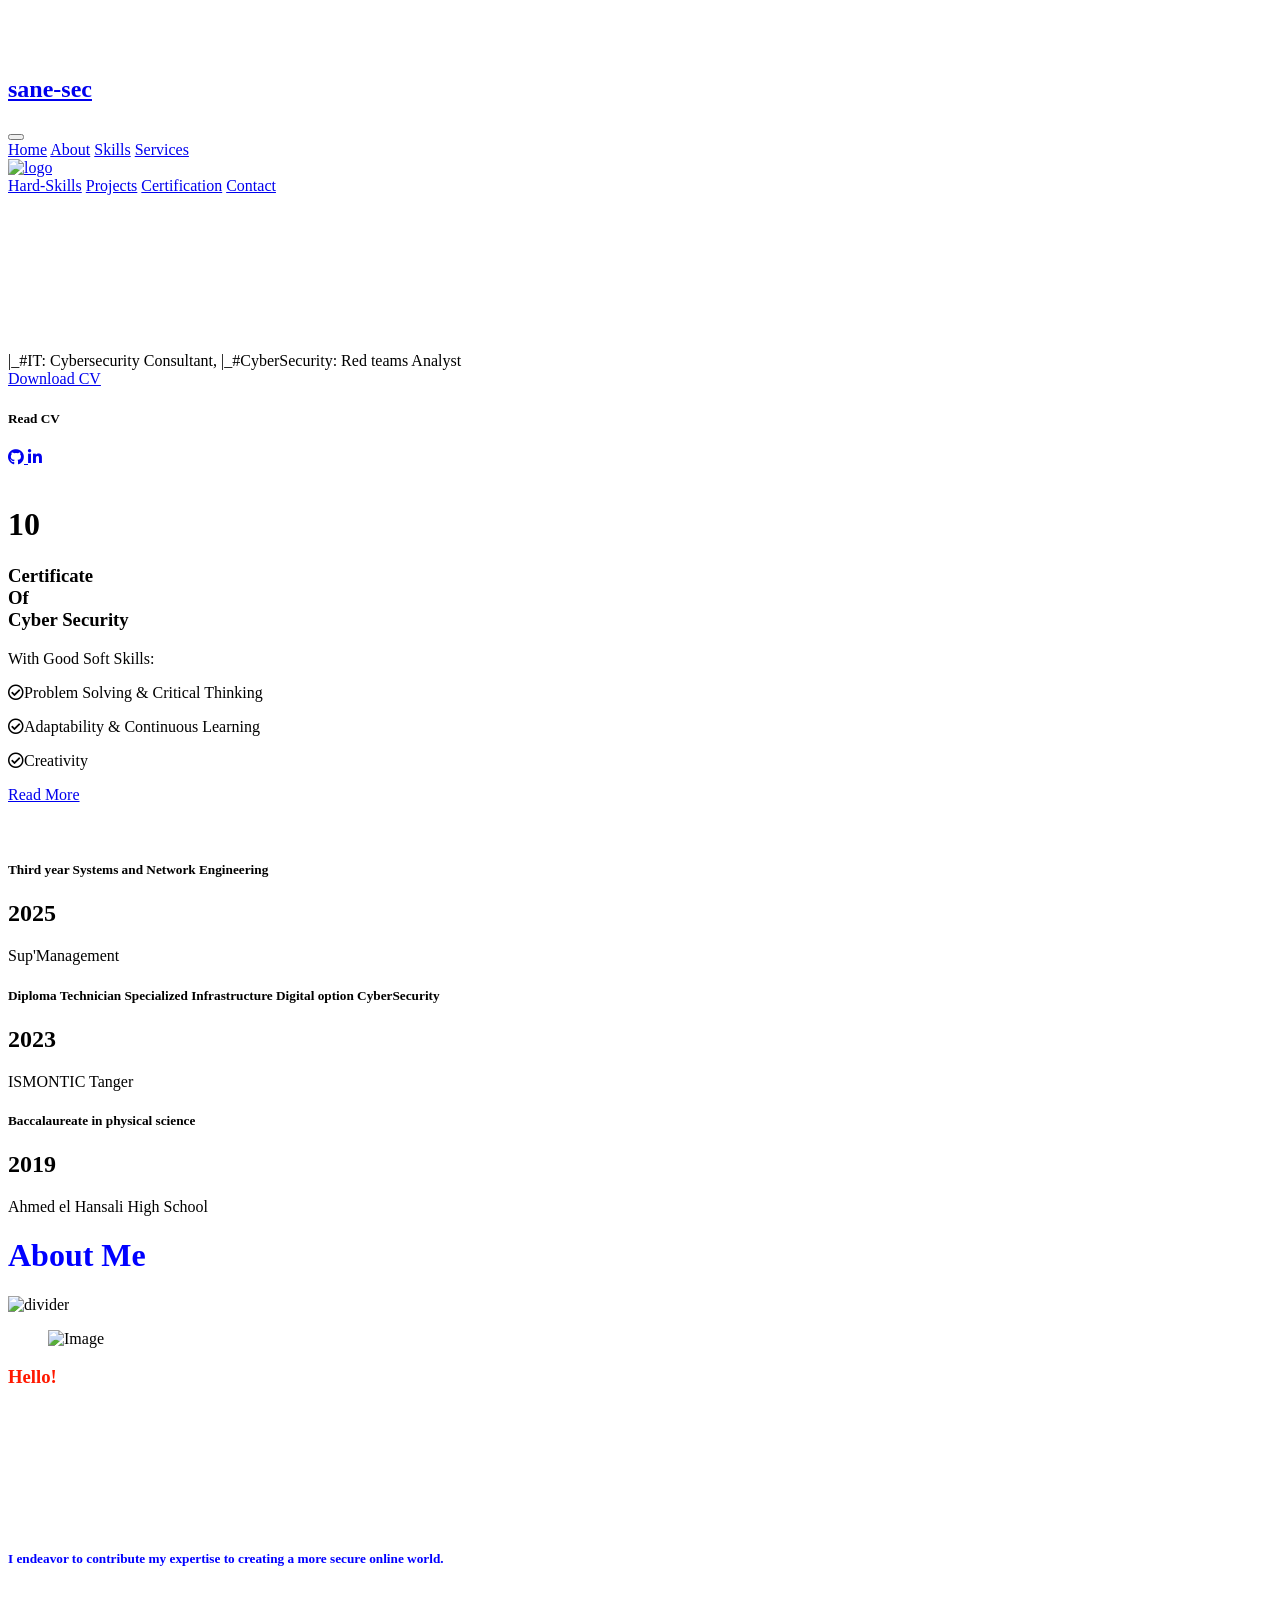
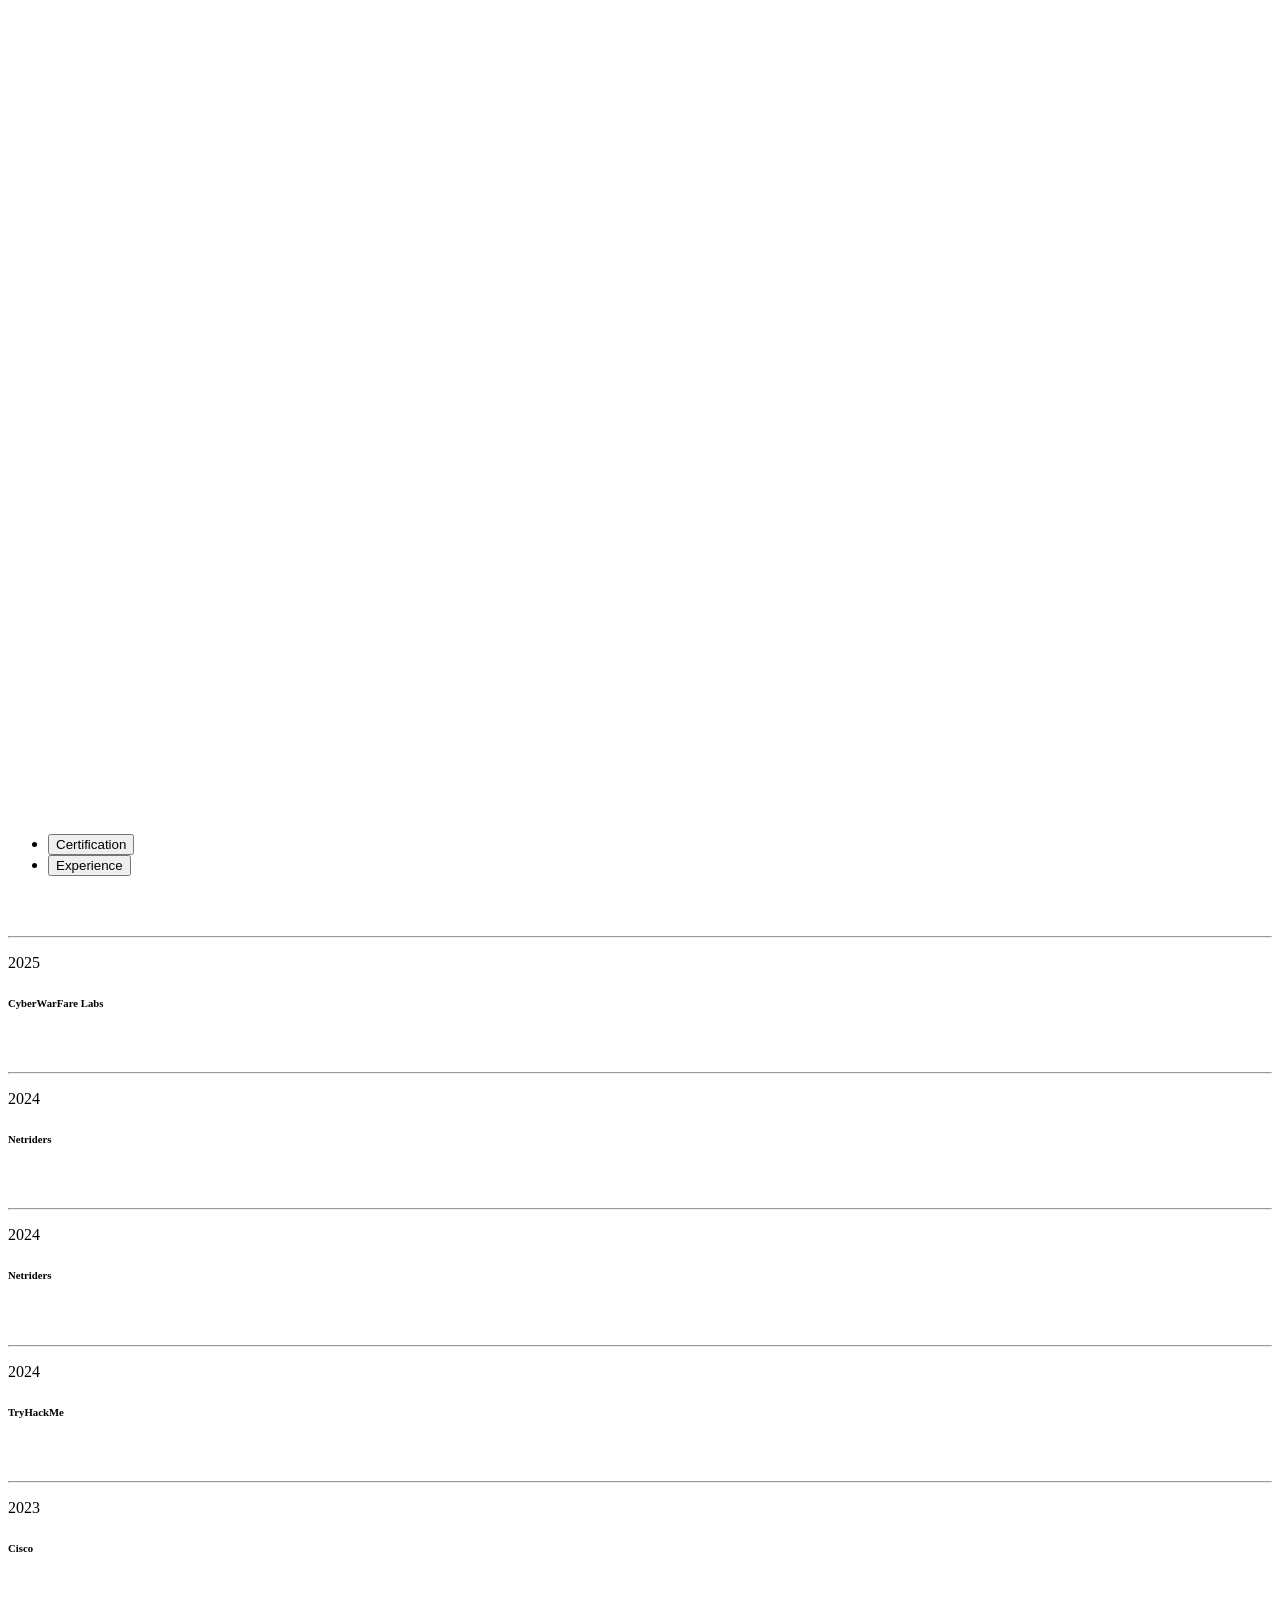
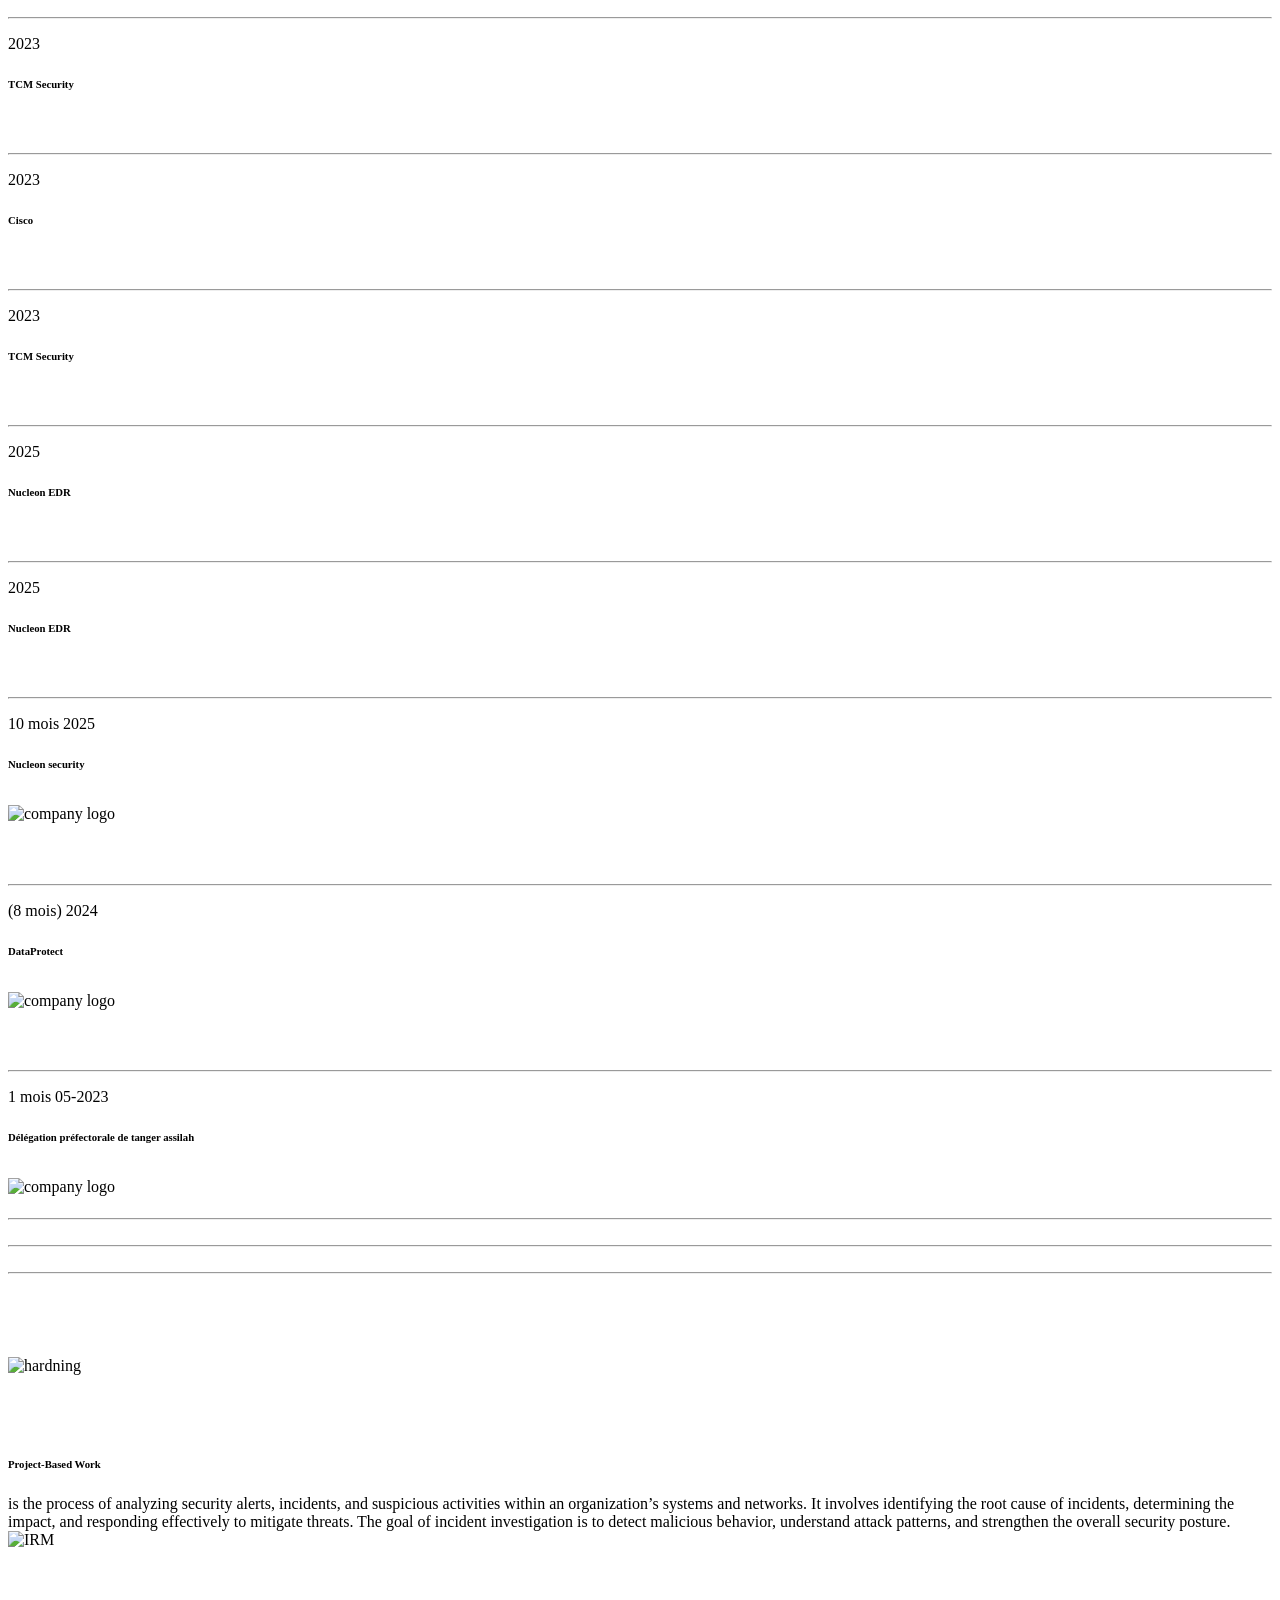
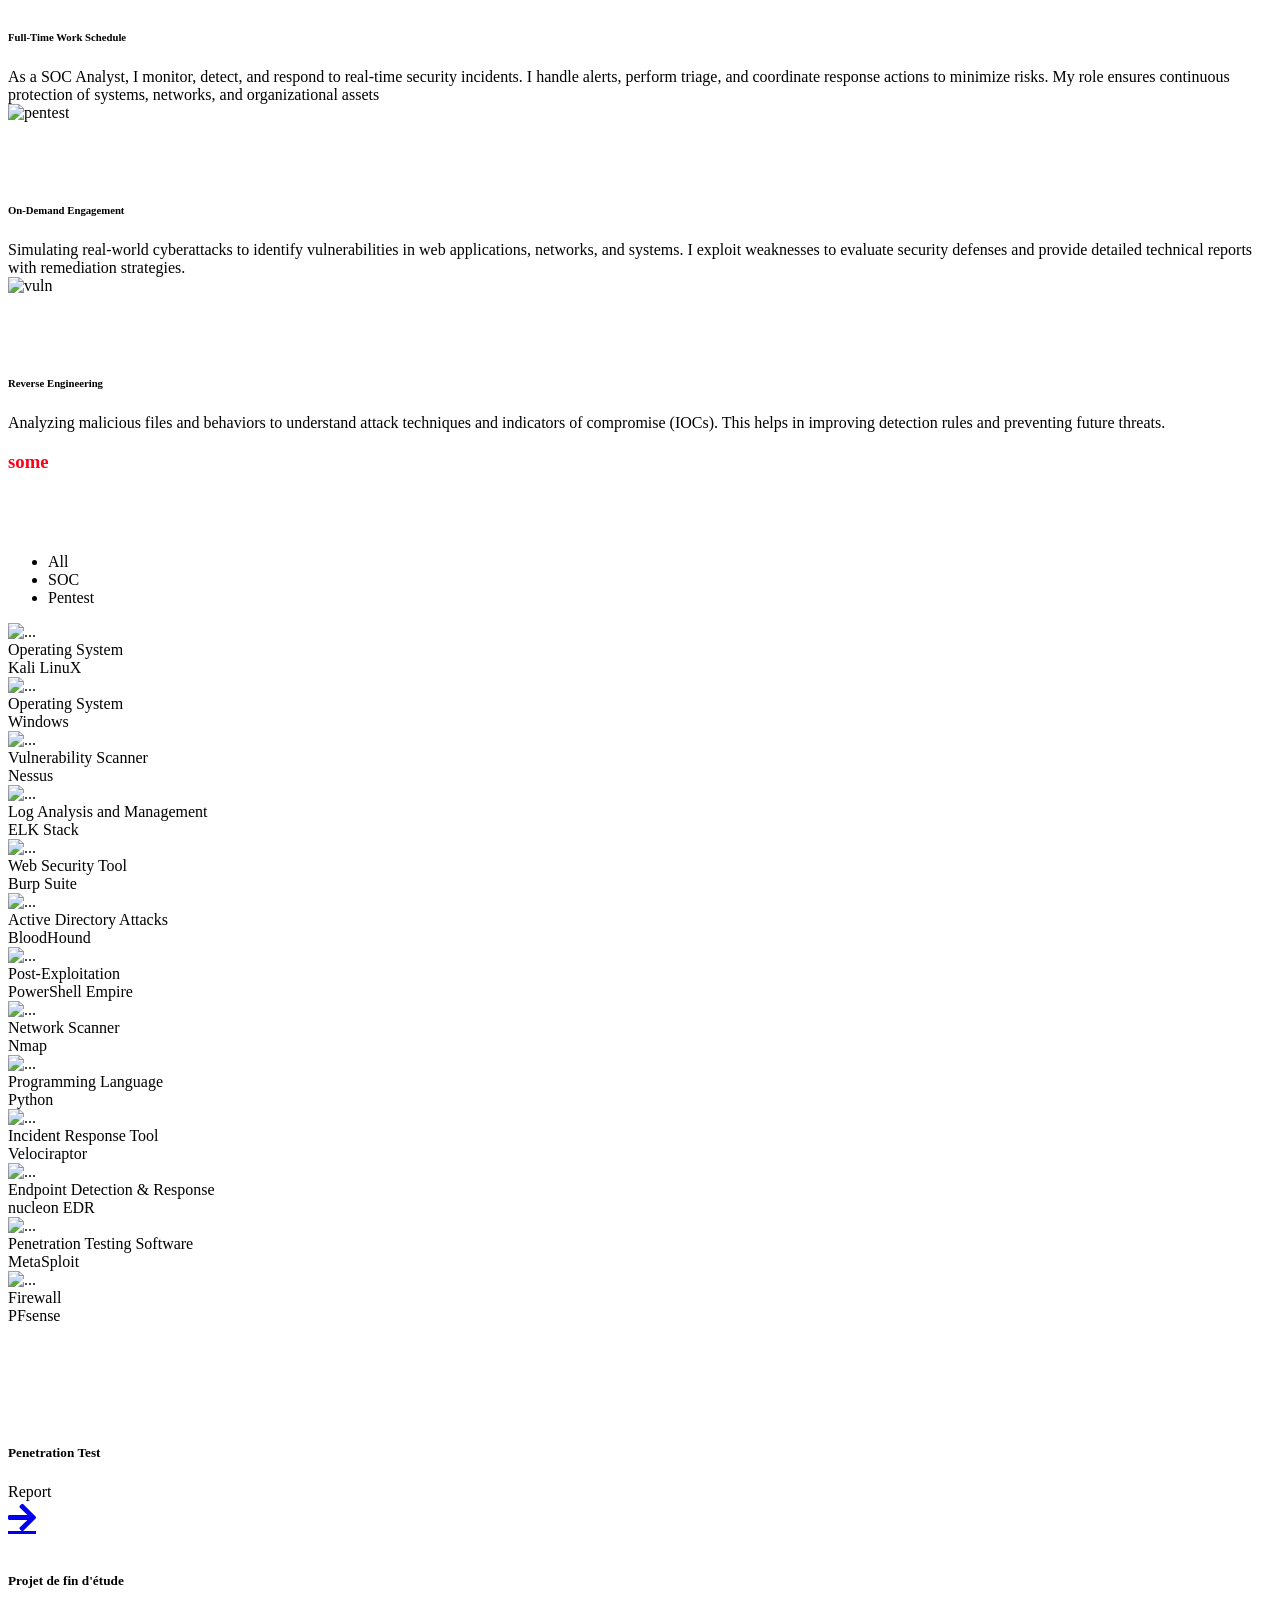
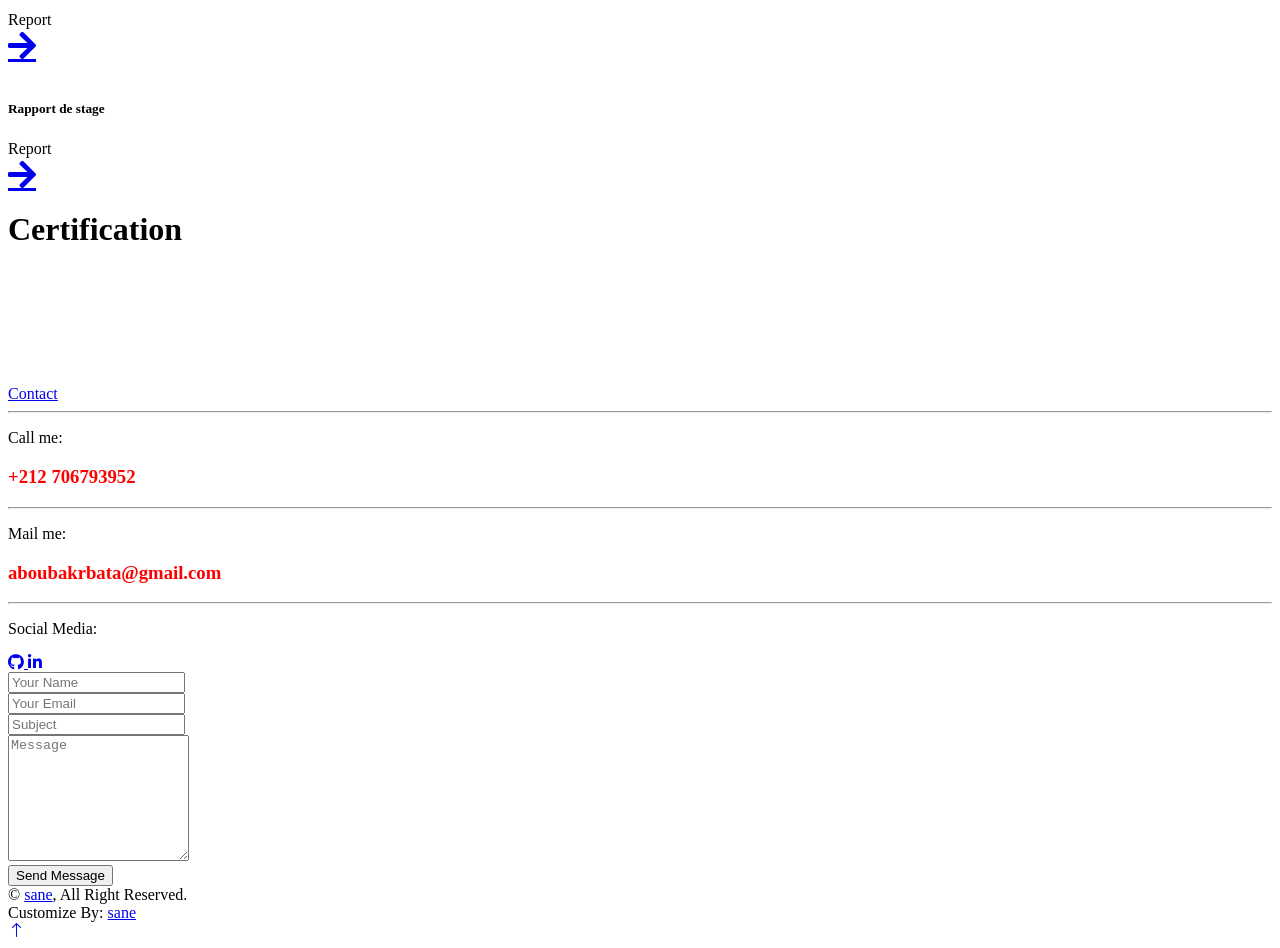
==== commit a3f6dce8: "Add files via upload" ====
--- a/index.html
+++ b/index.html
@@ -40,7 +40,7 @@
                     href="#about" class="nav-item nav-link">About</a> <a href="#skill"
                     class="nav-item nav-link">Skills</a> <a href="#service" class="nav-item nav-link">Services</a>
             </div>
-            <a href="https://ibb.co/pr50c3Tz"><img src="img/brind-logo-sans.png" alt="logo" width="247px"/></a>
+            <a href="https://ibb.co/pr50c3Tz"><img src="img/brind-logo-sans.png" alt="logo" width="247px" /></a>
             <div class="navbar-nav me-auto py-0"> <a href="#project" class="nav-item nav-link">Hard-Skills</a> <a
                     href="#team" class="nav-item nav-link">Projects</a> <a href="#testimonial"
                     class="nav-item nav-link">Certification</a> <a href="#contact" class="nav-item nav-link">Contact</a>
@@ -54,7 +54,8 @@
                     <h3 class="text-primary mb-3" style="color:white;">I'm</h3>
                     <h1 class="display-3 mb-3" style="color:white;">Sane <br>Aboubaker</h1>
                     <h2 class="typed-text-output d-inline"></h2>
-                    <div class="typed-text d-none">|_#IT: CyberSecurity consulting, |_#CyberSecurity: Red teams analyst, |_#Ethical Hacker: Pentester</div>
+                    <div class="typed-text d-none">|_#IT: Cybersecurity Consultant, |_#CyberSecurity: Red teams Analyst
+                    </div>
                     <div class="d-flex align-items-center pt-5">
                         <a href="./doc/sane.pdf" download="" class="btn btn-primary py-3 px-4 me-5"
                             target="_blank">Download CV</a>
@@ -63,11 +64,16 @@
                         </a>
                         <h5 class="ms-4 mb-0 d-none d-sm-block">Read CV</h5>
                     </div>
-                    <div class="d-flex pt-2"> <a class="btn btn-square btn-primary me-3"
-                            href="https://www.instagram.com/aboubaker_sane?igsh=Nm5nM3JweDd6ZHc5" target="_blank"><i class="fab fa-instagram"></i></a> <a
-                            class="btn btn-square btn-primary me-3" href="https://www.facebook.com/profile.php?id=100009231408316" target="_blank"><i class="fab fa-facebook-f"></i></a> <a
-                            class="btn btn-square btn-primary me-3" href="https://www.linkedin.com/in/aboubaker-sane-5a656a24a/"
-                            target="_blank"><i class="fab fa-linkedin-in"></i></a> </div>
+                    <div class="d-flex pt-2">
+                        <a class="btn btn-square btn-primary me-3" href="https://github.com/Sane-Sec/" target="_blank">
+                            <i class="fab fa-github"></i>
+                        </a>
+
+                        <a class="btn btn-square btn-primary me-3"
+                            href="https://www.linkedin.com/in/aboubaker-sane-5a656a24a/" target="_blank">
+                            <i class="fab fa-linkedin-in"></i>
+                        </a>
+                    </div>
                 </div>
                 <div class="col-lg-6"> <img class="img-fluid" src="https://i.imgur.com/KzQ9f1h.png" alt=""> </div>
             </div>
@@ -90,7 +96,9 @@
                     <p class="mb-3"><i class="far fa-check-circle text-primary me-3"></i>Adaptability & Continuous
                         Learning</p>
                     <p class="mb-3"><i class="far fa-check-circle text-primary me-3"></i>Creativity</p> <a
-                        class="btn btn-primary py-3 px-5 mt-3" href="https://www.linkedin.com/in/aboubaker-sane-5a656a24a/details/certifications/">Read More</a>
+                        class="btn btn-primary py-3 px-5 mt-3"
+                        href="https://www.linkedin.com/in/aboubaker-sane-5a656a24a/details/certifications/">Read
+                        More</a>
                 </div>
                 <div class="col-lg-6 wow fadeInUp" data-wow-delay="0.5s">
                     <div class="row g-3 mb-4">
@@ -99,7 +107,7 @@
                         </div>
                     </div>
                     <div class="d-flex align-items-center mb-3">
-                        <h5 class="border-end pe-3 me-3 mb-0"> Troisième année Ingénierie des Systèmes et Réseaux</h5>
+                        <h5 class="border-end pe-3 me-3 mb-0">Third year Systems and Network Engineering</h5>
                         <h2 class="text-primary fw-bold mb-0" data-toggle="counter-up">2025</h2>
                     </div>
                     <p class="mb-4">Sup'Management</p>
@@ -108,8 +116,12 @@
                             option CyberSecurity</h5>
                         <h2 class="text-primary fw-bold mb-0" data-toggle="counter-up">2023</h2>
                     </div>
-                    <p class="mb-0">Specialized Institute in professions exporting services and Modern technologies for
-                        information and Communication. (ISMONTIC Tanger)</p>
+                    <p class="mb-0">ISMONTIC Tanger</p>
+                    <div class="d-flex align-items-center mb-3">
+                        <h5 class="border-end pe-3 me-3 mb-0">Baccalaureate in physical science</h5>
+                        <h2 class="text-primary fw-bold mb-0" data-toggle="counter-up">2019</h2>
+                    </div>
+                    <p class="mb-0">Ahmed el Hansali High School</p>
                 </div>
             </div>
         </div>
@@ -407,474 +419,496 @@
                 <div class="col-lg-6">
                     <h1 class="display-5 mb-0" style="color: white;">My Services</h1>
                 </div>
-               
-            <div class="row g-4">
-                <div class="col-lg-6 wow fadeInUp" data-wow-delay="0.1s">
-                    <div class="service-item d-flex flex-column flex-sm-row bg-white rounded h-100 p-4 p-lg-5">
-                        <div class="bg-icon flex-shrink-0 mb-3"> <img src="https://img.icons8.com/fluency/96/search.png"
-                                alt="hardning" width="40px" /></a>
-                        </div>
-                        <div class="ms-sm-4">
-                            <h4 class="mb-3" style="color: white;"><br>Incident Investigation</h4>
-                            <h6 class="mb-3"><span class="text-primary">Project-Based </span>Work</h6> <span> is the
-                                process of analyzing security alerts, incidents, and suspicious activities
-                                within an organization’s systems and networks. It involves identifying the root cause
-                                of incidents, determining the impact, and responding effectively to mitigate threats.
-                                The goal of incident investigation is to detect malicious behavior, understand attack
-                                patterns, and strengthen the overall security posture.</span>
-                        </div>
-                    </div>
-                </div>
-                <div class="col-lg-6 wow fadeInUp" data-wow-delay="0.3s">
-                    <div class="service-item d-flex flex-column flex-sm-row bg-white rounded h-100 p-4 p-lg-5">
-                        <div class="bg-icon flex-shrink-0 mb-3"><img
-                                src="https://img.icons8.com/fluency/96/security-checked.png" alt="IRM"
-                                width="65px" /></a> </div>
-                        <div class="ms-sm-4">
-                            <h4 class="mb-3" style="color: white;"><br>Incident Response & Management</h4>
-                            <h6 class="mb-3"><span class="text-primary">Full-Time Work </span>Schedule</h6>
-                            <span>As a SOC Analyst, I monitor, detect, and respond to real-time security incidents.
-                                I handle alerts, perform triage, and coordinate response actions to minimize risks.
-                                My role ensures continuous protection of systems, networks, and organizational assets
-                            </span>
-                        </div>
-                    </div>
-                </div>
-                <div class="col-lg-6 wow fadeInUp" data-wow-delay="0.1s">
-                    <div class="service-item d-flex flex-column flex-sm-row bg-white rounded h-100 p-4 p-lg-5">
-                        <div class="bg-icon flex-shrink-0 mb-3"><img src="https://img.icons8.com/fluency/96/hacker.png"
-                                alt="pentest" width="40px" /></a>
-                        </div>
-                        <div class="ms-sm-4">
-                            <h4 class="mb-3" style="color: white;"><br>Penetration Testing</h4>
-                            <h6 class="mb-3"><span class="text-primary">On-Demand </span>Engagement</h6>
-                            <span>Simulating
-                                real-world cyberattacks to identify vulnerabilities in web applications, networks, and
-                                systems.
-                                I exploit weaknesses to evaluate security defenses and provide detailed technical
-                                reports with remediation strategies.
-                            </span></span>
-                        </div>
-                    </div>
-                </div>
-                <div class="col-lg-6 wow fadeInUp" data-wow-delay="0.3s">
-                    <div class="service-item d-flex flex-column flex-sm-row bg-white rounded h-100 p-4 p-lg-5">
-                        <div class="bg-icon flex-shrink-0 mb-3"><img src="https://img.icons8.com/fluency/96/virus.png"
-                                alt="vuln" width="40px" /></a> </div>
-                        <div class="ms-sm-4">
-                            <h4 class="mb-3" style="color: white;"><br>Malware Analysis</h4>
-                            <h6 class="mb-3"><span class="text-primary">Reverse </span>Engineering</h6> <span>Analyzing
-                                malicious files and behaviors to understand attack techniques and indicators of
-                                compromise (IOCs).
-                                This helps in improving detection rules and preventing future threats. </span>
-                        </div>
-                    </div>
-                </div>
+
+                <div class="row g-4">
+                    <div class="col-lg-6 wow fadeInUp" data-wow-delay="0.1s">
+                        <div class="service-item d-flex flex-column flex-sm-row bg-white rounded h-100 p-4 p-lg-5">
+                            <div class="bg-icon flex-shrink-0 mb-3"> <img
+                                    src="https://img.icons8.com/fluency/96/search.png" alt="hardning"
+                                    width="40px" /></a>
+                            </div>
+                            <div class="ms-sm-4">
+                                <h4 class="mb-3" style="color: white;"><br>Incident Investigation</h4>
+                                <h6 class="mb-3"><span class="text-primary">Project-Based </span>Work</h6> <span> is the
+                                    process of analyzing security alerts, incidents, and suspicious activities
+                                    within an organization’s systems and networks. It involves identifying the root
+                                    cause
+                                    of incidents, determining the impact, and responding effectively to mitigate
+                                    threats.
+                                    The goal of incident investigation is to detect malicious behavior, understand
+                                    attack
+                                    patterns, and strengthen the overall security posture.</span>
+                            </div>
+                        </div>
+                    </div>
+                    <div class="col-lg-6 wow fadeInUp" data-wow-delay="0.3s">
+                        <div class="service-item d-flex flex-column flex-sm-row bg-white rounded h-100 p-4 p-lg-5">
+                            <div class="bg-icon flex-shrink-0 mb-3"><img
+                                    src="https://img.icons8.com/fluency/96/security-checked.png" alt="IRM"
+                                    width="65px" /></a> </div>
+                            <div class="ms-sm-4">
+                                <h4 class="mb-3" style="color: white;"><br>Incident Response & Management</h4>
+                                <h6 class="mb-3"><span class="text-primary">Full-Time Work </span>Schedule</h6>
+                                <span>As a SOC Analyst, I monitor, detect, and respond to real-time security incidents.
+                                    I handle alerts, perform triage, and coordinate response actions to minimize risks.
+                                    My role ensures continuous protection of systems, networks, and organizational
+                                    assets
+                                </span>
+                            </div>
+                        </div>
+                    </div>
+                    <div class="col-lg-6 wow fadeInUp" data-wow-delay="0.1s">
+                        <div class="service-item d-flex flex-column flex-sm-row bg-white rounded h-100 p-4 p-lg-5">
+                            <div class="bg-icon flex-shrink-0 mb-3"><img
+                                    src="https://img.icons8.com/fluency/96/hacker.png" alt="pentest" width="40px" /></a>
+                            </div>
+                            <div class="ms-sm-4">
+                                <h4 class="mb-3" style="color: white;"><br>Penetration Testing</h4>
+                                <h6 class="mb-3"><span class="text-primary">On-Demand </span>Engagement</h6>
+                                <span>Simulating
+                                    real-world cyberattacks to identify vulnerabilities in web applications, networks,
+                                    and
+                                    systems.
+                                    I exploit weaknesses to evaluate security defenses and provide detailed technical
+                                    reports with remediation strategies.
+                                </span></span>
+                            </div>
+                        </div>
+                    </div>
+                    <div class="col-lg-6 wow fadeInUp" data-wow-delay="0.3s">
+                        <div class="service-item d-flex flex-column flex-sm-row bg-white rounded h-100 p-4 p-lg-5">
+                            <div class="bg-icon flex-shrink-0 mb-3"><img
+                                    src="https://img.icons8.com/fluency/96/virus.png" alt="vuln" width="40px" /></a>
+                            </div>
+                            <div class="ms-sm-4">
+                                <h4 class="mb-3" style="color: white;"><br>Malware Analysis</h4>
+                                <h6 class="mb-3"><span class="text-primary">Reverse </span>Engineering</h6>
+                                <span>Analyzing
+                                    malicious files and behaviors to understand attack techniques and indicators of
+                                    compromise (IOCs).
+                                    This helps in improving detection rules and preventing future threats. </span>
+                            </div>
+                        </div>
+                    </div>
+                </div>
+            </div>
+        </div> <!-- Service End --> <!-- Hard Skills Start -->
+        <div class="container-xxl py-6 pt-5" id="project">
+            <div class="container">
+                <div class="row g-5 mb-5 align-items-center wow fadeInUp" data-wow-delay="0.1s">
+                    <div class="col-lg-6">
+                        <h3 style="color: #ff0019;">some </h3>
+                        <h1 class="display-5 mb-0" style="color: white;">Hard Skills</h1>
+                    </div>
+                    <div class="col-lg-6 text-lg-end">
+                        <ul class="list-inline mx-n3 mb-0" id="portfolio-flters">
+                            <li class="mx-4 active" data-filter="*">All</li>
+                            <li class="mx-4" data-filter=".first">SOC</li>
+                            <li class="mx-4" data-filter=".second">Pentest</li>
+                        </ul>
+                    </div>
+                </div>
+                <div class="row g-4 portfolio-container wow fadeInUp" data-wow-delay="0.1s">
+                    <div class="col-lg-4 col-md-6 portfolio-item second"> <img class="img-fluid" src="img/hard0.png"
+                            width="247px" alt="..." />
+                        <div class="portfolio-box-caption">
+                            <div class="project-category text-white-50">Operating System</div>
+                            <div class="project-name">Kali LinuX</div>
+                        </div>
+                    </div>
+                    <div class="col-lg-4 col-md-6 portfolio-item"> <img class="img-fluid" src="img/hard1.png"
+                            width="247px" alt="..." />
+                        <div class="portfolio-box-caption">
+                            <div class="project-category text-white-50">Operating System</div>
+                            <div class="project-name">Windows</div>
+                        </div>
+                    </div>
+                    <div class="col-lg-4 col-md-6 portfolio-item second"> <img class="img-fluid" src="img/hard2.png"
+                            width="247px" alt="..." />
+                        <div class="portfolio-box-caption">
+                            <div class="project-category text-white-50">Vulnerability Scanner</div>
+                            <div class="project-name">Nessus</div>
+                        </div>
+                    </div>
+                    <div class="col-lg-4 col-md-6 portfolio-item first"> <img class="img-fluid" src="img/hard3.png"
+                            width="247px" alt="..." />
+                        <div class="portfolio-box-caption">
+                            <div class="project-category text-white-50">Log Analysis and Management</div>
+                            <div class="project-name"> ELK Stack</div>
+                        </div>
+                    </div>
+                    <div class="col-lg-4 col-md-6 portfolio-item second"> <img class="img-fluid"
+                            src="img/Burp-Suite.png" width="247px" alt="..." />
+                        <div class="portfolio-box-caption">
+                            <div class="project-category text-white-50">Web Security Tool</div>
+                            <div class="project-name">Burp Suite</div>
+                        </div>
+                    </div>
+                    <div class="col-lg-4 col-md-6 portfolio-item second"> <img class="img-fluid"
+                            src="img/BloodHound.png" width="247px" alt="..." />
+                        <div class="portfolio-box-caption">
+                            <div class="project-category text-white-50">Active Directory Attacks</div>
+                            <div class="project-name">BloodHound</div>
+                        </div>
+                    </div>
+                    <div class="col-lg-4 col-md-6 portfolio-item second"> <img class="img-fluid"
+                            src="img/PowerShell Empire.png" width="247px" alt="..." />
+                        <div class="portfolio-box-caption">
+                            <div class="project-category text-white-50">Post-Exploitation</div>
+                            <div class="project-name">PowerShell Empire</div>
+                        </div>
+                    </div>
+                    <div class="col-lg-4 col-md-6 portfolio-item second"> <img class="img-fluid" src="img/hard4.png"
+                            width="247px" alt="..." />
+                        <div class="portfolio-box-caption">
+                            <div class="project-category text-white-50">Network Scanner</div>
+                            <div class="project-name">Nmap</div>
+                        </div>
+                    </div>
+
+                    <div class="col-lg-4 col-md-6 portfolio-item"> <img class="img-fluid" src="img/hard5.png"
+                            width="247px" alt="..." />
+                        <div class="portfolio-box-caption">
+                            <div class="project-category text-white-50">Programming Language</div>
+                            <div class="project-name">Python</div>
+                        </div>
+                    </div>
+
+                    <div class="col-lg-4 col-md-6 portfolio-item first"> <img class="img-fluid" src="img/hard6.png"
+                            width="247px" alt="..." />
+                        <div class="portfolio-box-caption">
+                            <div class="project-category text-white-50">Incident Response Tool</div>
+                            <div class="project-name">Velociraptor</div>
+                        </div>
+                    </div>
+                    <div class="col-lg-4 col-md-6 portfolio-item first"> <img class="img-fluid"
+                            src="img/EDR-Nucleon.png" width="247px" alt="..." />
+                        <div class="portfolio-box-caption">
+                            <div class="project-category text-white-50">Endpoint Detection & Response</div>
+                            <div class="project-name">nucleon EDR</div>
+                        </div>
+                    </div>
+                    <div class="col-lg-4 col-md-6 portfolio-item second"> <img class="img-fluid" src="img/hard7.png"
+                            width="247px" alt="..." />
+                        <div class="portfolio-box-caption">
+                            <div class="project-category text-white-50">Penetration Testing Software</div>
+                            <div class="project-name">MetaSploit</div>
+                        </div>
+                    </div>
+                    <div class="col-lg-4 col-md-6 portfolio-item first"> <img class="img-fluid" src="img/hard8.png"
+                            width="247px" alt="..." />
+                        <div class="portfolio-box-caption">
+                            <div class="project-category text-white-50">Firewall</div>
+                            <div class="project-name">PFsense</div>
+                        </div>
+                    </div>
+                </div>
+            </div>
+        </div> <!-- Hard Skills End --> <!-- Projects Start -->
+        <div class="container-xxl py-6 pb-5" id="team">
+            <div class="container">
+                <div class="row g-5 mb-5 wow fadeInUp" data-wow-delay="0.1s">
+                    <div class="col-lg-6">
+                        <h1 class="display-5 mb-0" style="color: white;">Projects</h1>
+                    </div>
+                    <div class="col-lg-6 text-lg-end"> </div>
+                </div>
+                <div class="row g-4">
+                    <div class="col-lg-4 col-md-6 wow fadeInUp" data-wow-delay="0.1s">
+                        <div class="team-item position-relative"> <img class="img-fluid rounded"
+                                src="img/Proge-personel.png" alt="">
+                            <div class="team-text bg-white rounded-end p-4">
+                                <div>
+                                    <h5>Penetration Test</h5> <span>Report</span>
+                                </div> <a class="fa fa-arrow-right fa-2x text-primary"
+                                    href="./doc/proger psrsonel (1).pdf" target="_blank"></a>
+                            </div>
+                        </div>
+                    </div>
+                    <div class="col-lg-4 col-md-6 wow fadeInUp" data-wow-delay="0.3s">
+                        <div class="team-item position-relative"> <img class="img-fluid rounded" src="img/sup-proge.png"
+                                alt="">
+                            <div class="team-text bg-white rounded-end p-4">
+                                <div>
+                                    <h5>Projet de fin d'étude</h5> <span>Report</span>
+                                </div> <a class="fa fa-arrow-right fa-2x text-primary" href="./doc/ABOUBAKER_SANE.pdf"
+                                    target="_blank"></a>
+                            </div>
+                        </div>
+                    </div>
+                    <div class="col-lg-4 col-md-6 wow fadeInUp" data-wow-delay="0.3s">
+                        <div class="team-item position-relative"> <img class="img-fluid rounded" src="img/pfa-stage.png"
+                                alt="">
+                            <div class="team-text bg-white rounded-end p-4">
+                                <div>
+                                    <h5>Rapport de stage</h5> <span>Report</span>
+                                </div> <a class="fa fa-arrow-right fa-2x text-primary" href="./doc/pfa stage.pdf"
+                                    target="_blank"></a>
+                            </div>
+                        </div>
+                    </div>
+                </div>
+            </div>
+        </div> <!-- Projects End --> <!-- Certification Start -->
+        <div class="container-fluid bg-light py-5 my-5" id="testimonial">
+            <div class="container-fluid py-5">
+                <h1 class="display-5 text-center mb-5 wow fadeInUp" data-wow-delay="0.1s">Certification</h1>
+                <div class="row justify-content-center">
+                    <div class="col-lg-3 d-none d-lg-block">
+                        <div class="testimonial-left h-100"> <img class="img-fluid wow fadeIn" data-wow-delay="0.1s"
+                                src="img/crata.jpg" alt=""> <img class="img-fluid wow fadeIn" data-wow-delay="0.3s"
+                                src="img/Pentst.png" alt=""> <img class="img-fluid wow fadeIn" data-wow-delay="0.5s"
+                                src="img/jr-analyst.png" alt=""> </div>
+                    </div>
+                    <div class="col-lg-6 wow fadeInUp" data-wow-delay="0.5s">
+                        <div class="owl-carousel testimonial-carousel">
+                            <div class="testimonial-item text-center">
+                                <div class="position-relative mb-5"> <img
+                                        class="img-fluid rounded-circle border border-secondary p-2 mx-auto"
+                                        src="img/crata.jpg" alt="">
+                                    <div class="testimonial-icon">
+                                        <h2>✔</h2>
+                                    </div>
+                                </div>
+                                <h3>Certified Red Team Analyst (CRTA)</h3>
+                                <p class="fs-5 fst-italic">Covers advanced red team methodologies including cyber
+                                    threats,
+                                    vulnerabilities, and attack techniques.
+                                    Focuses on principles, practices, and processes for system and network defense,
+                                    enterprise security operations, incident response, and threat handling.
+                                    Also includes asset and risk management, governance, and compliance to strengthen
+                                    organizational security posture.</p>
+                                <hr class="w-25 mx-auto"> <a
+                                    href="https://labs.cyberwarfare.live/credential/achievement/689d392fbf373ee66a1e86a8"
+                                    target="_blank" class="btn btn-primary py-3 px-4 me-5"
+                                    style="margin-left: 50px;">View
+                                    Certification</a>
+                            </div>
+                            <div class="testimonial-item text-center">
+                                <div class="position-relative mb-5"> <img
+                                        class="img-fluid rounded-circle border border-secondary p-2 mx-auto"
+                                        src="img/ccnp.png" alt="">
+                                    <div class="testimonial-icon">
+                                        <h2>✔</h2>
+                                    </div>
+                                </div>
+                                <h3>CCNP Security SCOR Prep</h3>
+                                <p class="fs-5 fst-italic">Advanced network security concepts including identification,
+                                    authentication, and authorization mechanisms.
+                                    Covers administrative, physical, and technical security controls, along with
+                                    virtualization, cloud security, wireless networks, mobile devices, IoT, and
+                                    cryptography.
+                                    Focus on network traffic monitoring and enterprise security operations aligned with
+                                    CCNP
+                                    Security SCOR objectives.
+                                </p>
+
+                                <hr class="w-25 mx-auto"> <a
+                                    href="https://netriders.academy/completion-certificate?cert_hash=9f8cce84e93235bd"
+                                    target="_blank" class="btn btn-primary py-3 px-4 me-5"
+                                    style="margin-left: 50px;">View
+                                    Certification</a>
+                            </div>
+                            <div class="testimonial-item text-center">
+                                <div class="position-relative mb-5"> <img
+                                        class="img-fluid rounded-circle border border-secondary p-2 mx-auto"
+                                        src="img/Pentst.png" alt="">
+                                    <div class="testimonial-icon">
+                                        <h2>✔</h2>
+                                    </div>
+                                </div>
+                                <h3>Jr Penetration Tester</h3>
+                                <p class="fs-5 fst-italic">Covers the fundamentals of ethical hacking and penetration
+                                    testing, including information security principles, threat and vulnerability
+                                    assessment,
+                                    and attack methodologies.
+                                    Focuses on web, network, wireless, mobile, and IoT security, as well as social
+                                    engineering, password attacks, and cloud security threats.
+                                    Includes practical understanding of attack techniques and corresponding
+                                    countermeasures
+                                    to improve system resilience.</p>
+                                <hr class="w-25 mx-auto"> <a
+                                    href="https://tryhackme-certificates.s3-eu-west-1.amazonaws.com/THM-BRUFLCGCSV.png"
+                                    target="_blank" class="btn btn-primary py-3 px-4 me-5"
+                                    style="margin-left: 50px;">View
+                                    Certification</a>
+                            </div>
+                            <div class="testimonial-item text-center">
+                                <div class="position-relative mb-5"> <img
+                                        class="img-fluid rounded-circle border border-secondary p-2 mx-auto"
+                                        src="img/nuc1.png" alt="">
+                                    <div class="testimonial-icon">
+                                        <h2>✔</h2>
+                                    </div>
+                                </div>
+                                <h3>NUCLEON EDR CERTIFIED ADMINISTRATOR PROGRAM</h3>
+                                <p class="fs-5 fst-italic">Focuses on the administration and management of the Nucleon
+                                    EDR
+                                    platform, including deployment, configuration, and monitoring of endpoint security
+                                    policies.
+                                    Covers alert management, threat detection, incident response, and system tuning to
+                                    improve detection accuracy.
+                                    Ensures continuous endpoint protection by managing agents, applying security rules,
+                                    and
+                                    analyzing security events to enhance the overall security posture.</p>
+                                <hr class="w-25 mx-auto"> <a
+                                    href="./doc/Certificate/Certificat_Nucleon_Administrator_ Aboubaker_Sane.pdf"
+                                    target="_blank" class="btn btn-primary py-3 px-4 me-5"
+                                    style="margin-left: 50px;">View
+                                    Certification</a>
+                            </div>
+                            <div class="testimonial-item text-center">
+                                <div class="position-relative mb-5"> <img
+                                        class="img-fluid rounded-circle border border-secondary p-2 mx-auto"
+                                        src="img/nuc2.png" alt="">
+                                    <div class="testimonial-icon">
+                                        <h2>✔</h2>
+                                    </div>
+                                </div>
+                                <h3>NUCLEON EDR CERTIFIED ARCHITECT PROGRAM</h3>
+                                <p class="fs-5 fst-italic">Focuses on designing and architecting enterprise-level EDR
+                                    solutions, including deployment strategies, scalability, and security architecture.
+                                    Covers system integration, policy design, and advanced configuration to ensure
+                                    effective
+                                    endpoint protection.
+                                    Emphasizes building robust detection and response frameworks, optimizing security
+                                    controls, and aligning EDR architecture with organizational security requirements.
+                                </p>
+                                <hr class="w-25 mx-auto"> <a
+                                    href="./doc/Certificate/Certificat_Nucleon_Architect_Aboubaker_Sane.pdf"
+                                    target="_blank" class="btn btn-primary py-3 px-4 me-5"
+                                    style="margin-left: 50px;">View
+                                    Certification</a>
+                            </div>
+                            <div class="testimonial-item text-center">
+                                <div class="position-relative mb-5"> <img
+                                        class="img-fluid rounded-circle border border-secondary p-2 mx-auto"
+                                        src="img/PE.png" alt="">
+                                    <div class="testimonial-icon">
+                                        <h2>✔</h2>
+                                    </div>
+                                </div>
+                                <h3>Python Essentials</h3>
+                                <p class="fs-5 fst-italic">Computer Programming - Data Types,Variables,Operators,1/0
+                                    -Boolean,Conditional,Execution,Loops,Lists,Logical Bitwise Operations
+                                    -Functions,Tuples,Dic,Exceptions,Data Processing</p>
+                                <hr class="w-25 mx-auto"> <a
+                                    href="https://www.credly.com/badges/89835047-0a0d-4f0e-84bc-950e24e9ff93/linked_in_profile"
+                                    target="_blank" class="btn btn-primary py-3 px-4 me-5"
+                                    style="margin-left: 50px;">View Certification</a>
+                            </div>
+                        </div>
+                    </div>
+                    <div class="col-lg-3 d-none d-lg-block">
+                        <div class="testimonial-right h-100"> <img class="img-fluid wow fadeIn" data-wow-delay="0.1s"
+                                src="img/nuc1.png" alt=""> <img class="img-fluid wow fadeIn" data-wow-delay="0.3s"
+                                src="img/nuc2.png" alt=""> <img class="img-fluid wow fadeIn" data-wow-delay="0.5s"
+                                src="img/PE.png" alt=""> </div>
+                    </div>
+                </div>
+            </div>
+        </div> <!-- Certification End --> <!-- Contact Start -->
+
+        <div class="container-xxl pb-5" id="contact">
+            <div class="container py-5">
+
+                <!-- TITLE -->
+                <div class="row g-5 mb-5 wow fadeInUp">
+                    <div class="col-lg-6">
+                        <h1 class="display-5 mb-0" style="color: white;">Let's Work Together</h1>
+                    </div>
+                    <div class="col-lg-6 text-lg-end">
+                        <a class="btn btn-primary py-3 px-5" href="https://linko.page/sane-sec"
+                            target="_blank">Contact</a>
+                    </div>
+                </div>
+
+                <!-- MAIN ROW -->
+                <div class="row g-5 align-items-start">
+
+                    <!-- LEFT SIDE -->
+                    <div class="col-lg-5 col-md-6">
+
+                        <hr class="w-100">
+
+                        <p class="mb-2">Call me:</p>
+                        <h3 class="fw-bold" style="color:red;">+212 706793952</h3>
+
+                        <hr class="w-100">
+
+                        <p class="mb-2">Mail me:</p>
+                        <h3 class="fw-bold" style="color:red;">aboubakrbata@gmail.com</h3>
+
+                        <hr class="w-100">
+
+                        <p class="mb-2">Social Media:</p>
+
+                        <div class="d-flex pt-2">
+                            <a class="btn btn-square btn-primary me-3" href="https://github.com/Sane-Sec/"
+                                target="_blank">
+                                <i class="fab fa-github"></i>
+                            </a>
+
+                            <a class="btn btn-square btn-primary me-3"
+                                href="https://www.linkedin.com/in/aboubaker-sane-5a656a24a/" target="_blank">
+                                <i class="fab fa-linkedin-in"></i>
+                            </a>
+                        </div>
+
+                    </div>
+
+                    <!-- RIGHT SIDE (FORM) -->
+                    <div class="col-lg-7 col-md-6">
+
+                        <form action="https://formspree.io/f/maqlbdoj" method="POST">
+
+                            <div class="row g-3">
+
+                                <div class="col-md-6">
+                                    <input type="text" class="form-control" name="name" placeholder="Your Name"
+                                        required>
+                                </div>
+
+                                <div class="col-md-6">
+                                    <input type="email" class="form-control" name="email" placeholder="Your Email"
+                                        required>
+                                </div>
+
+                                <div class="col-12">
+                                    <input type="text" class="form-control" name="subject" placeholder="Subject">
+                                </div>
+
+                                <div class="col-12">
+                                    <textarea class="form-control" name="message" placeholder="Message"
+                                        style="height: 120px;" required></textarea>
+                                </div>
+
+                                <div class="col-12">
+                                    <button class="btn btn-primary py-3 px-5" type="submit">
+                                        Send Message
+                                    </button>
+                                </div>
+
+                            </div>
+
+                        </form>
+
+                    </div>
+
+                </div>
+
             </div>
         </div>
-    </div> <!-- Service End --> <!-- Hard Skills Start -->
-    <div class="container-xxl py-6 pt-5" id="project">
-        <div class="container">
-            <div class="row g-5 mb-5 align-items-center wow fadeInUp" data-wow-delay="0.1s">
-                <div class="col-lg-6">
-                    <h3 style="color: #ff0019;">some </h3>
-                    <h1 class="display-5 mb-0" style="color: white;">Hard Skills</h1>
-                </div>
-                <div class="col-lg-6 text-lg-end">
-                    <ul class="list-inline mx-n3 mb-0" id="portfolio-flters">
-                        <li class="mx-4 active" data-filter="*">All</li>
-                        <li class="mx-4" data-filter=".first">SOC</li>
-                        <li class="mx-4" data-filter=".second">Pentest</li>
-                    </ul>
-                </div>
-            </div>
-            <div class="row g-4 portfolio-container wow fadeInUp" data-wow-delay="0.1s">
-                <div class="col-lg-4 col-md-6 portfolio-item second"> <img class="img-fluid" src="img/hard0.png"
-                        width="247px" alt="..." />
-                    <div class="portfolio-box-caption">
-                        <div class="project-category text-white-50">Operating System</div>
-                        <div class="project-name">Kali LinuX</div>
-                    </div>
-                </div>
-                <div class="col-lg-4 col-md-6 portfolio-item"> <img class="img-fluid" src="img/hard1.png" width="247px"
-                        alt="..." />
-                    <div class="portfolio-box-caption">
-                        <div class="project-category text-white-50">Operating System</div>
-                        <div class="project-name">Windows</div>
-                    </div>
-                </div>
-                <div class="col-lg-4 col-md-6 portfolio-item second"> <img class="img-fluid" src="img/hard2.png"
-                        width="247px" alt="..." />
-                    <div class="portfolio-box-caption">
-                        <div class="project-category text-white-50">Vulnerability Scanner</div>
-                        <div class="project-name">Nessus</div>
-                    </div>
-                </div>
-                <div class="col-lg-4 col-md-6 portfolio-item first"> <img class="img-fluid" src="img/hard3.png"
-                        width="247px" alt="..." />
-                    <div class="portfolio-box-caption">
-                        <div class="project-category text-white-50">Log Analysis and Management</div>
-                        <div class="project-name"> ELK Stack</div>
-                    </div>
-                </div>
-                <div class="col-lg-4 col-md-6 portfolio-item second"> <img class="img-fluid" src="img/Burp Suite.png"
-                        width="247px" alt="..." />
-                    <div class="portfolio-box-caption">
-                        <div class="project-category text-white-50">Web Security Tool</div>
-                        <div class="project-name">Burp Suite</div>
-                    </div>
-                </div>
-                <div class="col-lg-4 col-md-6 portfolio-item second"> <img class="img-fluid" src="img/BloodHound.png"
-                        width="247px" alt="..." />
-                    <div class="portfolio-box-caption">
-                        <div class="project-category text-white-50">Active Directory Attacks</div>
-                        <div class="project-name">BloodHound</div>
-                    </div>
-                </div>
-                <div class="col-lg-4 col-md-6 portfolio-item second"> <img class="img-fluid"
-                        src="img/PowerShell Empire.png" width="247px" alt="..." />
-                    <div class="portfolio-box-caption">
-                        <div class="project-category text-white-50">Post-Exploitation</div>
-                        <div class="project-name">PowerShell Empire</div>
-                    </div>
-                </div>
-                <div class="col-lg-4 col-md-6 portfolio-item second"> <img class="img-fluid" src="img/hard4.png"
-                        width="247px" alt="..." />
-                    <div class="portfolio-box-caption">
-                        <div class="project-category text-white-50">Network Scanner</div>
-                        <div class="project-name">Nmap</div>
-                    </div>
-                </div>
-
-                <div class="col-lg-4 col-md-6 portfolio-item"> <img class="img-fluid" src="img/hard5.png" width="247px"
-                        alt="..." />
-                    <div class="portfolio-box-caption">
-                        <div class="project-category text-white-50">Programming Language</div>
-                        <div class="project-name">Python</div>
-                    </div>
-                </div>
-
-                <div class="col-lg-4 col-md-6 portfolio-item first"> <img class="img-fluid" src="img/hard6.png"
-                        width="247px" alt="..." />
-                    <div class="portfolio-box-caption">
-                        <div class="project-category text-white-50">Incident Response Tool</div>
-                        <div class="project-name">Velociraptor</div>
-                    </div>
-                </div>
-                <div class="col-lg-4 col-md-6 portfolio-item first"> <img class="img-fluid" src="img/EDR-Nucleon.png"
-                        width="247px" alt="..." />
-                    <div class="portfolio-box-caption">
-                        <div class="project-category text-white-50">Endpoint Detection & Response</div>
-                        <div class="project-name">nucleon EDR</div>
-                    </div>
-                </div>
-                <div class="col-lg-4 col-md-6 portfolio-item second"> <img class="img-fluid" src="img/hard7.png"
-                        width="247px" alt="..." />
-                    <div class="portfolio-box-caption">
-                        <div class="project-category text-white-50">Penetration Testing Software</div>
-                        <div class="project-name">MetaSploit</div>
-                    </div>
-                </div>
-                <div class="col-lg-4 col-md-6 portfolio-item first"> <img class="img-fluid" src="img/hard8.png"
-                        width="247px" alt="..." />
-                    <div class="portfolio-box-caption">
-                        <div class="project-category text-white-50">Firewall</div>
-                        <div class="project-name">PFsense</div>
-                    </div>
-                </div>
-            </div>
-        </div>
-    </div> <!-- Hard Skills End --> <!-- Projects Start -->
-    <div class="container-xxl py-6 pb-5" id="team">
-        <div class="container">
-            <div class="row g-5 mb-5 wow fadeInUp" data-wow-delay="0.1s">
-                <div class="col-lg-6">
-                    <h1 class="display-5 mb-0" style="color: white;">Projects</h1>
-                </div>
-                <div class="col-lg-6 text-lg-end"> </div>
-            </div>
-            <div class="row g-4">
-                <div class="col-lg-4 col-md-6 wow fadeInUp" data-wow-delay="0.1s">
-                    <div class="team-item position-relative"> <img class="img-fluid rounded"
-                            src="img/Proge-personel.png" alt="">
-                        <div class="team-text bg-white rounded-end p-4">
-                            <div>
-                                <h5>Penetration Test</h5> <span>Report</span>
-                            </div> <a class="fa fa-arrow-right fa-2x text-primary" href="./doc/proger psrsonel (1).pdf"
-                                target="_blank"></a>
-                        </div>
-                    </div>
-                </div>
-                <div class="col-lg-4 col-md-6 wow fadeInUp" data-wow-delay="0.3s">
-                    <div class="team-item position-relative"> <img class="img-fluid rounded" src="img/sup-proge.png"
-                            alt="">
-                        <div class="team-text bg-white rounded-end p-4">
-                            <div>
-                                <h5>Projet de fin d'étude</h5> <span>Report</span>
-                            </div> <a class="fa fa-arrow-right fa-2x text-primary" href="./doc/ABOUBAKER_SANE.pdf"
-                                target="_blank"></a>
-                        </div>
-                    </div>
-                </div>
-                <div class="col-lg-4 col-md-6 wow fadeInUp" data-wow-delay="0.3s">
-                    <div class="team-item position-relative"> <img class="img-fluid rounded" src="img/pfa-stage.png"
-                            alt="">
-                        <div class="team-text bg-white rounded-end p-4">
-                            <div>
-                                <h5>Rapport de stage</h5> <span>Report</span>
-                            </div> <a class="fa fa-arrow-right fa-2x text-primary" href="./doc/pfa stage.pdf"
-                                target="_blank"></a>
-                        </div>
-                    </div>
-                </div>
-            </div>
-        </div>
-    </div> <!-- Projects End --> <!-- Certification Start -->
-    <div class="container-fluid bg-light py-5 my-5" id="testimonial">
-        <div class="container-fluid py-5">
-            <h1 class="display-5 text-center mb-5 wow fadeInUp" data-wow-delay="0.1s">Certification</h1>
-            <div class="row justify-content-center">
-                <div class="col-lg-3 d-none d-lg-block">
-                    <div class="testimonial-left h-100"> <img class="img-fluid wow fadeIn" data-wow-delay="0.1s"
-                            src="img/crata.jpg" alt=""> <img class="img-fluid wow fadeIn" data-wow-delay="0.3s"
-                            src="img/Pentst.png" alt=""> <img class="img-fluid wow fadeIn" data-wow-delay="0.5s"
-                            src="img/jr-analyst.png" alt=""> </div>
-                </div>
-                <div class="col-lg-6 wow fadeInUp" data-wow-delay="0.5s">
-                    <div class="owl-carousel testimonial-carousel">
-                        <div class="testimonial-item text-center">
-                            <div class="position-relative mb-5"> <img
-                                    class="img-fluid rounded-circle border border-secondary p-2 mx-auto"
-                                    src="img/crata.jpg" alt="">
-                                <div class="testimonial-icon">
-                                    <h2>✔</h2>
-                                </div>
-                            </div>
-                            <h3>Certified Red Team Analyst (CRTA)</h3>
-                            <p class="fs-5 fst-italic">Covers advanced red team methodologies including cyber threats,
-                                vulnerabilities, and attack techniques.
-                                Focuses on principles, practices, and processes for system and network defense,
-                                enterprise security operations, incident response, and threat handling.
-                                Also includes asset and risk management, governance, and compliance to strengthen
-                                organizational security posture.</p>
-                            <hr class="w-25 mx-auto"> <a
-                                href="https://labs.cyberwarfare.live/credential/achievement/689d392fbf373ee66a1e86a8"
-                                target="_blank" class="btn btn-primary py-3 px-4 me-5" style="margin-left: 50px;">View
-                                Certification</a>
-                        </div>
-                        <div class="testimonial-item text-center">
-                            <div class="position-relative mb-5"> <img
-                                    class="img-fluid rounded-circle border border-secondary p-2 mx-auto"
-                                    src="img/ccnp.png" alt="">
-                                <div class="testimonial-icon">
-                                    <h2>✔</h2>
-                                </div>
-                            </div>
-                            <h3>CCNP Security SCOR Prep</h3>
-                            <p class="fs-5 fst-italic">Advanced network security concepts including identification,
-                                authentication, and authorization mechanisms.
-                                Covers administrative, physical, and technical security controls, along with
-                                virtualization, cloud security, wireless networks, mobile devices, IoT, and
-                                cryptography.
-                                Focus on network traffic monitoring and enterprise security operations aligned with CCNP
-                                Security SCOR objectives.
-                            </p>
-
-                            <hr class="w-25 mx-auto"> <a
-                                href="https://netriders.academy/completion-certificate?cert_hash=9f8cce84e93235bd"
-                                target="_blank" class="btn btn-primary py-3 px-4 me-5" style="margin-left: 50px;">View
-                                Certification</a>
-                        </div>
-                        <div class="testimonial-item text-center">
-                            <div class="position-relative mb-5"> <img
-                                    class="img-fluid rounded-circle border border-secondary p-2 mx-auto"
-                                    src="img/Pentst.png" alt="">
-                                <div class="testimonial-icon">
-                                    <h2>✔</h2>
-                                </div>
-                            </div>
-                            <h3>Jr Penetration Tester</h3>
-                            <p class="fs-5 fst-italic">Covers the fundamentals of ethical hacking and penetration
-                                testing, including information security principles, threat and vulnerability assessment,
-                                and attack methodologies.
-                                Focuses on web, network, wireless, mobile, and IoT security, as well as social
-                                engineering, password attacks, and cloud security threats.
-                                Includes practical understanding of attack techniques and corresponding countermeasures
-                                to improve system resilience.</p>
-                            <hr class="w-25 mx-auto"> <a
-                                href="https://tryhackme-certificates.s3-eu-west-1.amazonaws.com/THM-BRUFLCGCSV.png"
-                                target="_blank" class="btn btn-primary py-3 px-4 me-5" style="margin-left: 50px;">View
-                                Certification</a>
-                        </div>
-                        <div class="testimonial-item text-center">
-                            <div class="position-relative mb-5"> <img
-                                    class="img-fluid rounded-circle border border-secondary p-2 mx-auto"
-                                    src="img/nuc1.png" alt="">
-                                <div class="testimonial-icon">
-                                    <h2>✔</h2>
-                                </div>
-                            </div>
-                            <h3>NUCLEON EDR CERTIFIED ADMINISTRATOR PROGRAM</h3>
-                            <p class="fs-5 fst-italic">Focuses on the administration and management of the Nucleon EDR
-                                platform, including deployment, configuration, and monitoring of endpoint security
-                                policies.
-                                Covers alert management, threat detection, incident response, and system tuning to
-                                improve detection accuracy.
-                                Ensures continuous endpoint protection by managing agents, applying security rules, and
-                                analyzing security events to enhance the overall security posture.</p>
-                            <hr class="w-25 mx-auto"> <a
-                                href="./doc/Certificate/Certificat_Nucleon_Administrator_ Aboubaker_Sane.pdf"
-                                target="_blank" class="btn btn-primary py-3 px-4 me-5" style="margin-left: 50px;">View
-                                Certification</a>
-                        </div>
-                        <div class="testimonial-item text-center">
-                            <div class="position-relative mb-5"> <img
-                                    class="img-fluid rounded-circle border border-secondary p-2 mx-auto"
-                                    src="img/nuc2.png" alt="">
-                                <div class="testimonial-icon">
-                                    <h2>✔</h2>
-                                </div>
-                            </div>
-                            <h3>NUCLEON EDR CERTIFIED ARCHITECT PROGRAM</h3>
-                            <p class="fs-5 fst-italic">Focuses on designing and architecting enterprise-level EDR
-                                solutions, including deployment strategies, scalability, and security architecture.
-                                Covers system integration, policy design, and advanced configuration to ensure effective
-                                endpoint protection.
-                                Emphasizes building robust detection and response frameworks, optimizing security
-                                controls, and aligning EDR architecture with organizational security requirements.</p>
-                            <hr class="w-25 mx-auto"> <a
-                                href="./doc/Certificate/Certificat_Nucleon_Architect_Aboubaker_Sane.pdf" target="_blank"
-                                class="btn btn-primary py-3 px-4 me-5" style="margin-left: 50px;">View
-                                Certification</a>
-                        </div>
-                        <div class="testimonial-item text-center">
-                            <div class="position-relative mb-5"> <img
-                                    class="img-fluid rounded-circle border border-secondary p-2 mx-auto"
-                                    src="img/PE.png" alt="">
-                                <div class="testimonial-icon">
-                                    <h2>✔</h2>
-                                </div>
-                            </div>
-                            <h3>Python Essentials</h3>
-                            <p class="fs-5 fst-italic">Computer Programming - Data Types,Variables,Operators,1/0
-                                -Boolean,Conditional,Execution,Loops,Lists,Logical Bitwise Operations
-                                -Functions,Tuples,Dic,Exceptions,Data Processing</p>
-                            <hr class="w-25 mx-auto"> <a href="https://www.credly.com/badges/89835047-0a0d-4f0e-84bc-950e24e9ff93/linked_in_profile" target="_blank"
-                                class="btn btn-primary py-3 px-4 me-5" style="margin-left: 50px;">View Certification</a>
-                        </div>
-                    </div>
-                </div>
-                <div class="col-lg-3 d-none d-lg-block">
-                    <div class="testimonial-right h-100"> <img class="img-fluid wow fadeIn" data-wow-delay="0.1s"
-                            src="img/nuc1.png" alt=""> <img class="img-fluid wow fadeIn" data-wow-delay="0.3s"
-                            src="img/nuc2.png" alt=""> <img class="img-fluid wow fadeIn" data-wow-delay="0.5s"
-                            src="img/PE.png" alt=""> </div>
-                </div>
-            </div>
-        </div>
-    </div> <!-- Certification End --> <!-- Contact Start -->
-    
-            <div class="container-xxl pb-5" id="contact">
-    <div class="container py-5">
-
-        <!-- TITLE -->
-        <div class="row g-5 mb-5 wow fadeInUp">
-            <div class="col-lg-6">
-                <h1 class="display-5 mb-0" style="color: white;">Let's Work Together</h1>
-            </div>
-            <div class="col-lg-6 text-lg-end">
-                <a class="btn btn-primary py-3 px-5" href="https://linko.page/sane-sec" target="_blank">Contact</a>
-            </div>
-        </div>
-
-        <!-- MAIN ROW -->
-        <div class="row g-5 align-items-start">
-
-            <!-- LEFT SIDE -->
-            <div class="col-lg-5 col-md-6">
-
-                <hr class="w-100">
-
-                <p class="mb-2">Call me:</p>
-                <h3 class="fw-bold" style="color:red;">+212 706793952</h3>
-
-                <hr class="w-100">
-
-                <p class="mb-2">Mail me:</p>
-                <h3 class="fw-bold" style="color:red;">aboubakrbata@gmail.com</h3>
-
-                <hr class="w-100">
-
-                <p class="mb-2">Social Media:</p>
-
-                <div class="d-flex pt-2">
-                    <a class="btn btn-square btn-primary me-2"
-                        href="https://www.instagram.com/aboubaker_sane" target="_blank">
-                        <i class="fab fa-instagram"></i>
-                    </a>
-
-                    <a class="btn btn-square btn-primary me-2"
-                        href="https://www.facebook.com/profile.php?id=100009231408316" target="_blank">
-                        <i class="fab fa-facebook-f"></i>
-                    </a>
-
-                    <a class="btn btn-square btn-primary me-2"
-                        href="https://www.linkedin.com/in/aboubaker-sane-5a656a24a/" target="_blank">
-                        <i class="fab fa-linkedin-in"></i>
-                    </a>
-                </div>
-
-            </div>
-
-            <!-- RIGHT SIDE (FORM) -->
-            <div class="col-lg-7 col-md-6">
-
-                <form action="https://formspree.io/f/maqlbdoj" method="POST">
-
-                    <div class="row g-3">
-
-                        <div class="col-md-6">
-                            <input type="text" class="form-control" name="name" placeholder="Your Name" required>
-                        </div>
-
-                        <div class="col-md-6">
-                            <input type="email" class="form-control" name="email" placeholder="Your Email" required>
-                        </div>
-
-                        <div class="col-12">
-                            <input type="text" class="form-control" name="subject" placeholder="Subject">
-                        </div>
-
-                        <div class="col-12">
-                            <textarea class="form-control" name="message"
-                                placeholder="Message" style="height: 120px;" required></textarea>
-                        </div>
-
-                        <div class="col-12">
-                            <button class="btn btn-primary py-3 px-5" type="submit">
-                                Send Message
-                            </button>
-                        </div>
-
-                    </div>
-
-                </form>
-
-            </div>
-
-        </div>
-
-    </div>
-</div>
-        
+
     </div> <!-- Contact End --> <!-- Copyright Start -->
     <div class="container-fluid bg-dark text-white py-4">
         <div class="container">
             <div class="row">
                 <div class="col-md-6 text-center text-md-start mb-3 mb-md-0"> &copy; <a
-                        class="border-bottom text-secondary" href="https://github.com/Sane-Sec/">sane</a>, All Right Reserved. <br>Customize
+                        class="border-bottom text-secondary" href="https://github.com/Sane-Sec/">sane</a>, All Right
+                    Reserved. <br>Customize
                     By: <a class="border-bottom text-secondary" href="https://github.com/Sane-Sec/">sane</a> </div>
-            
+
             </div>
         </div>
     </div>
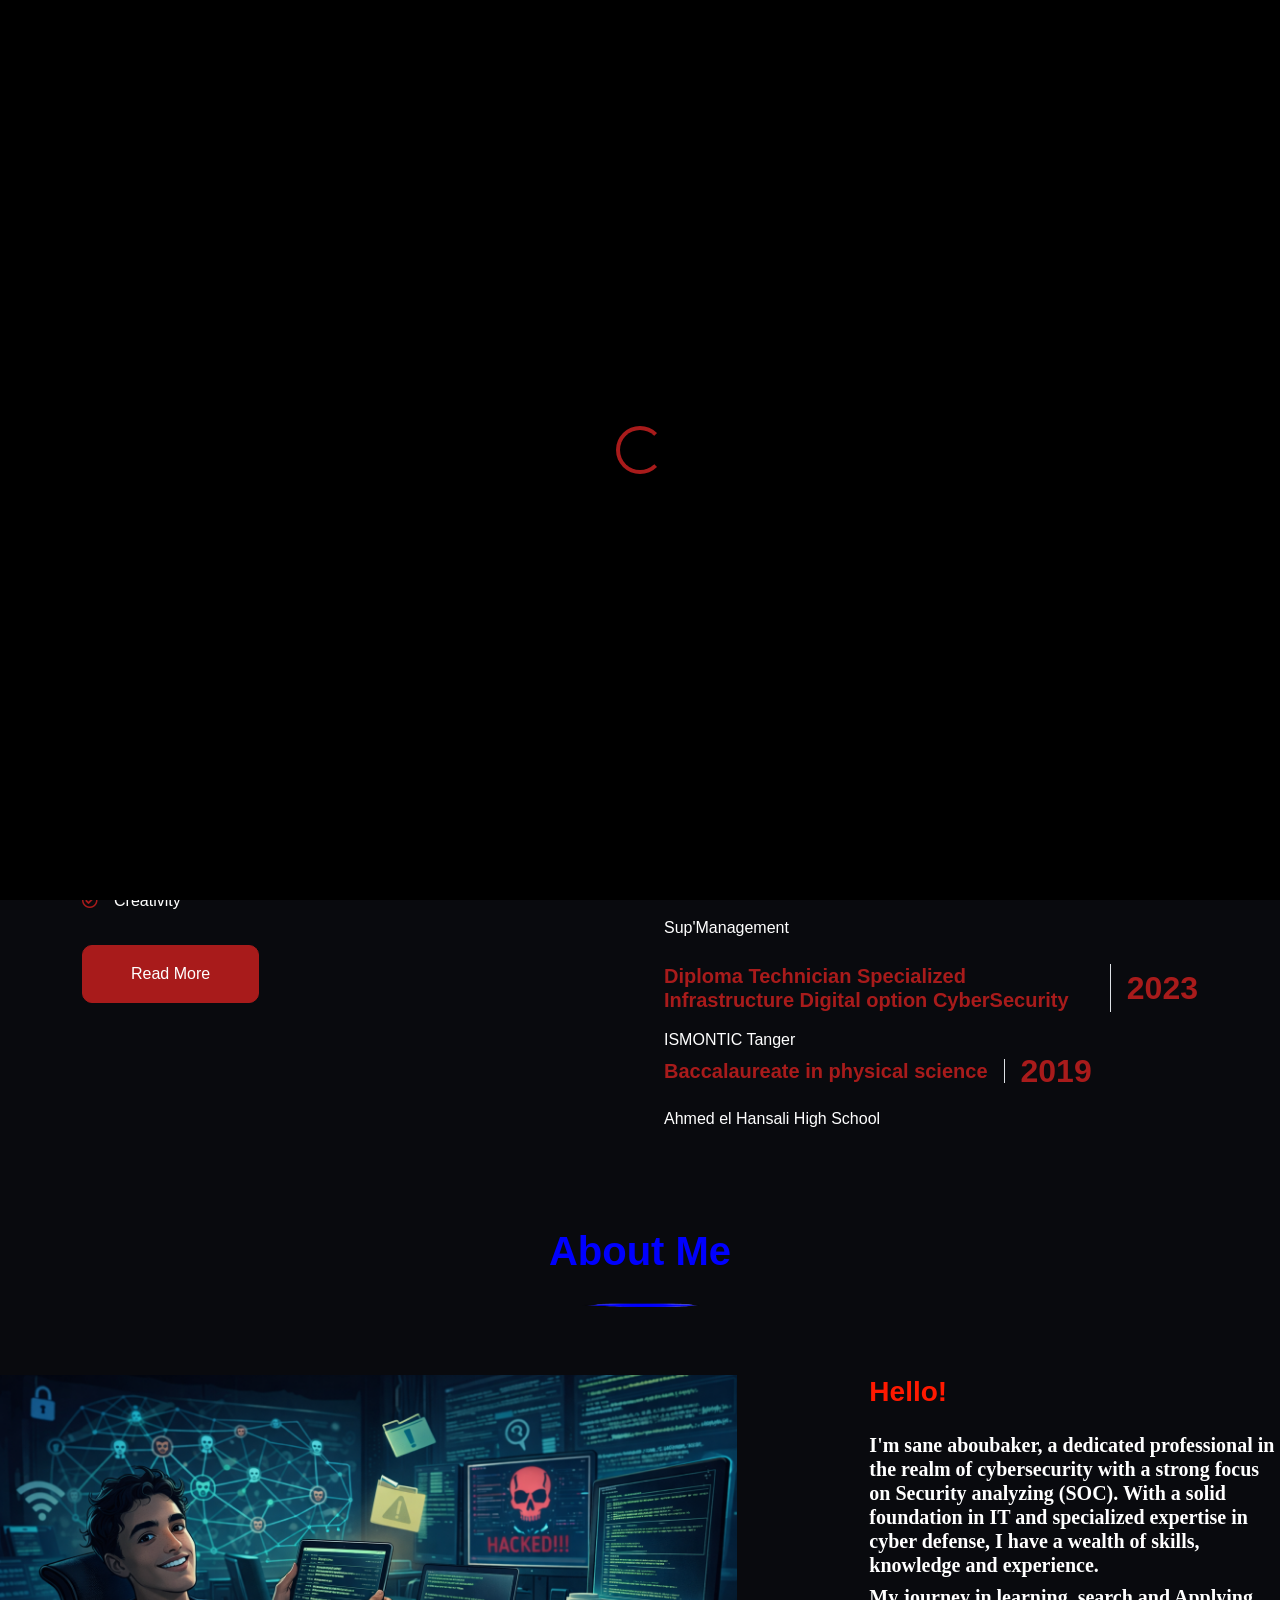
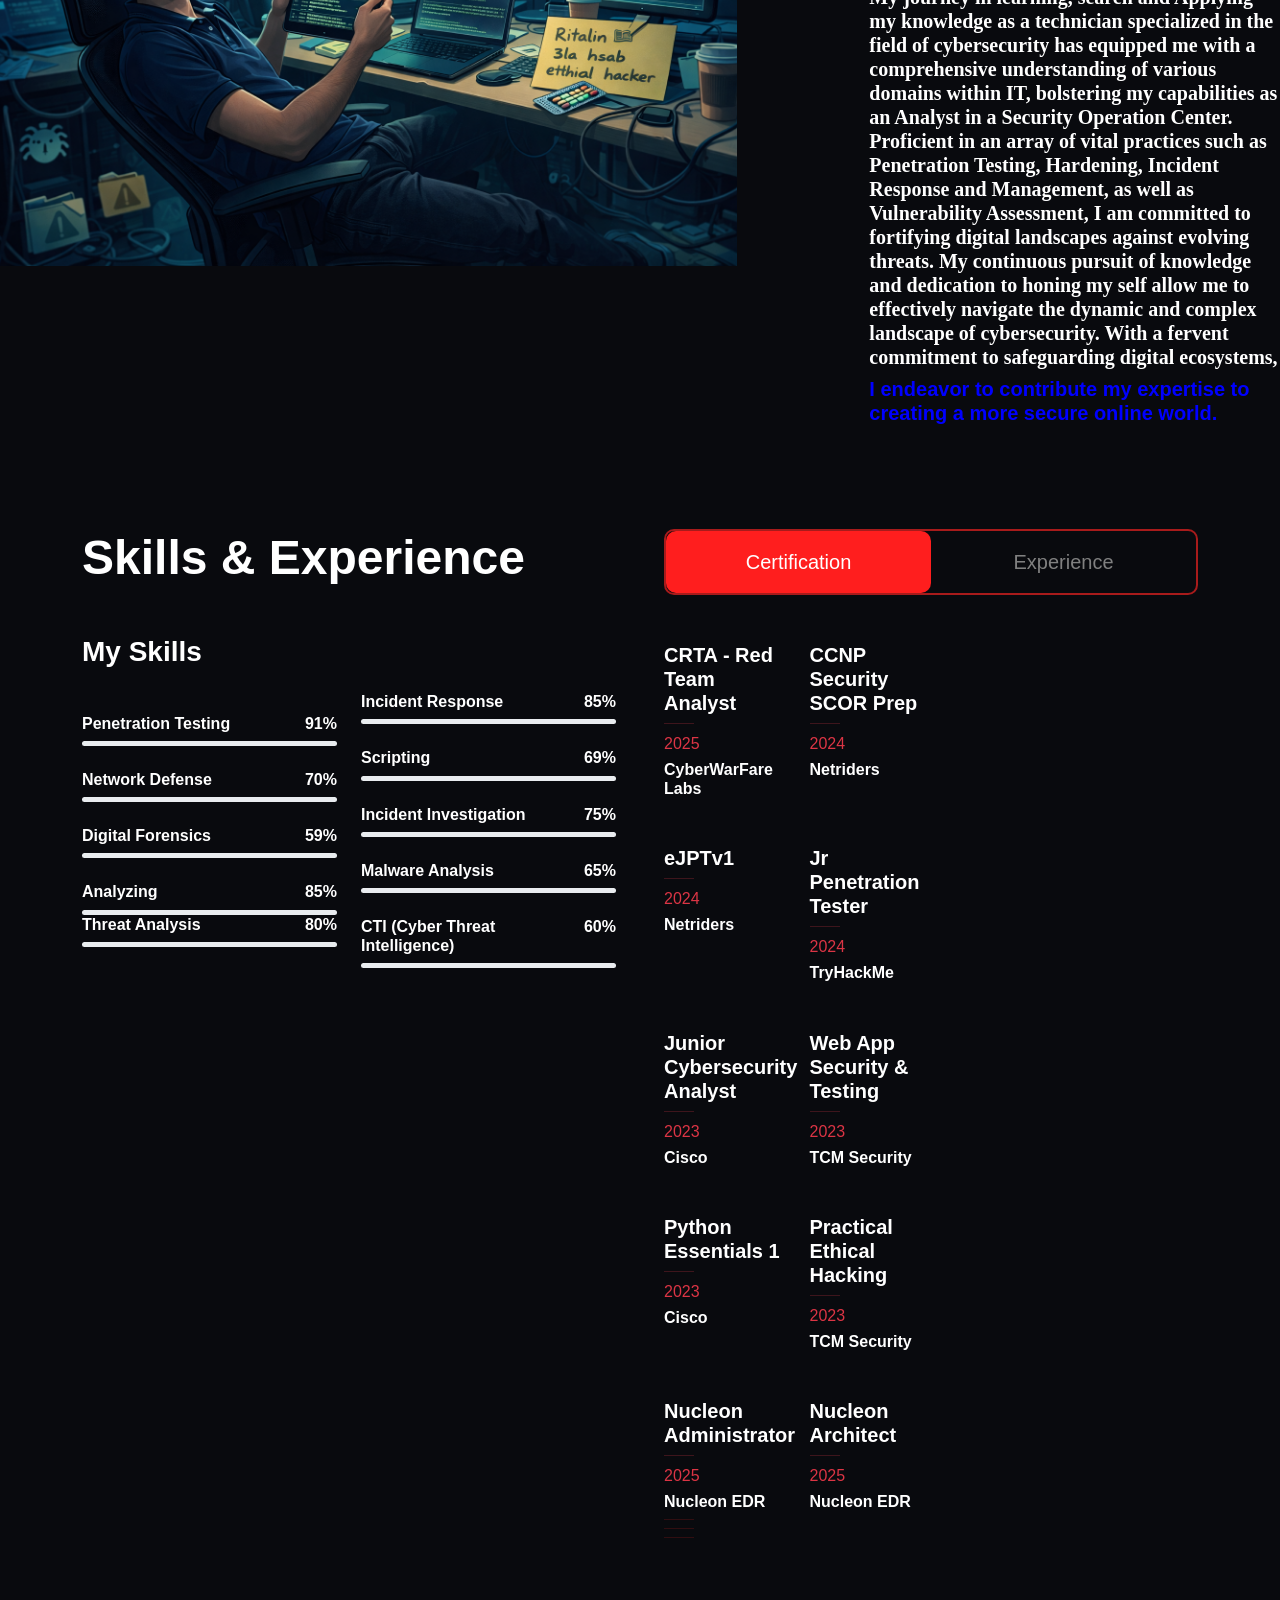
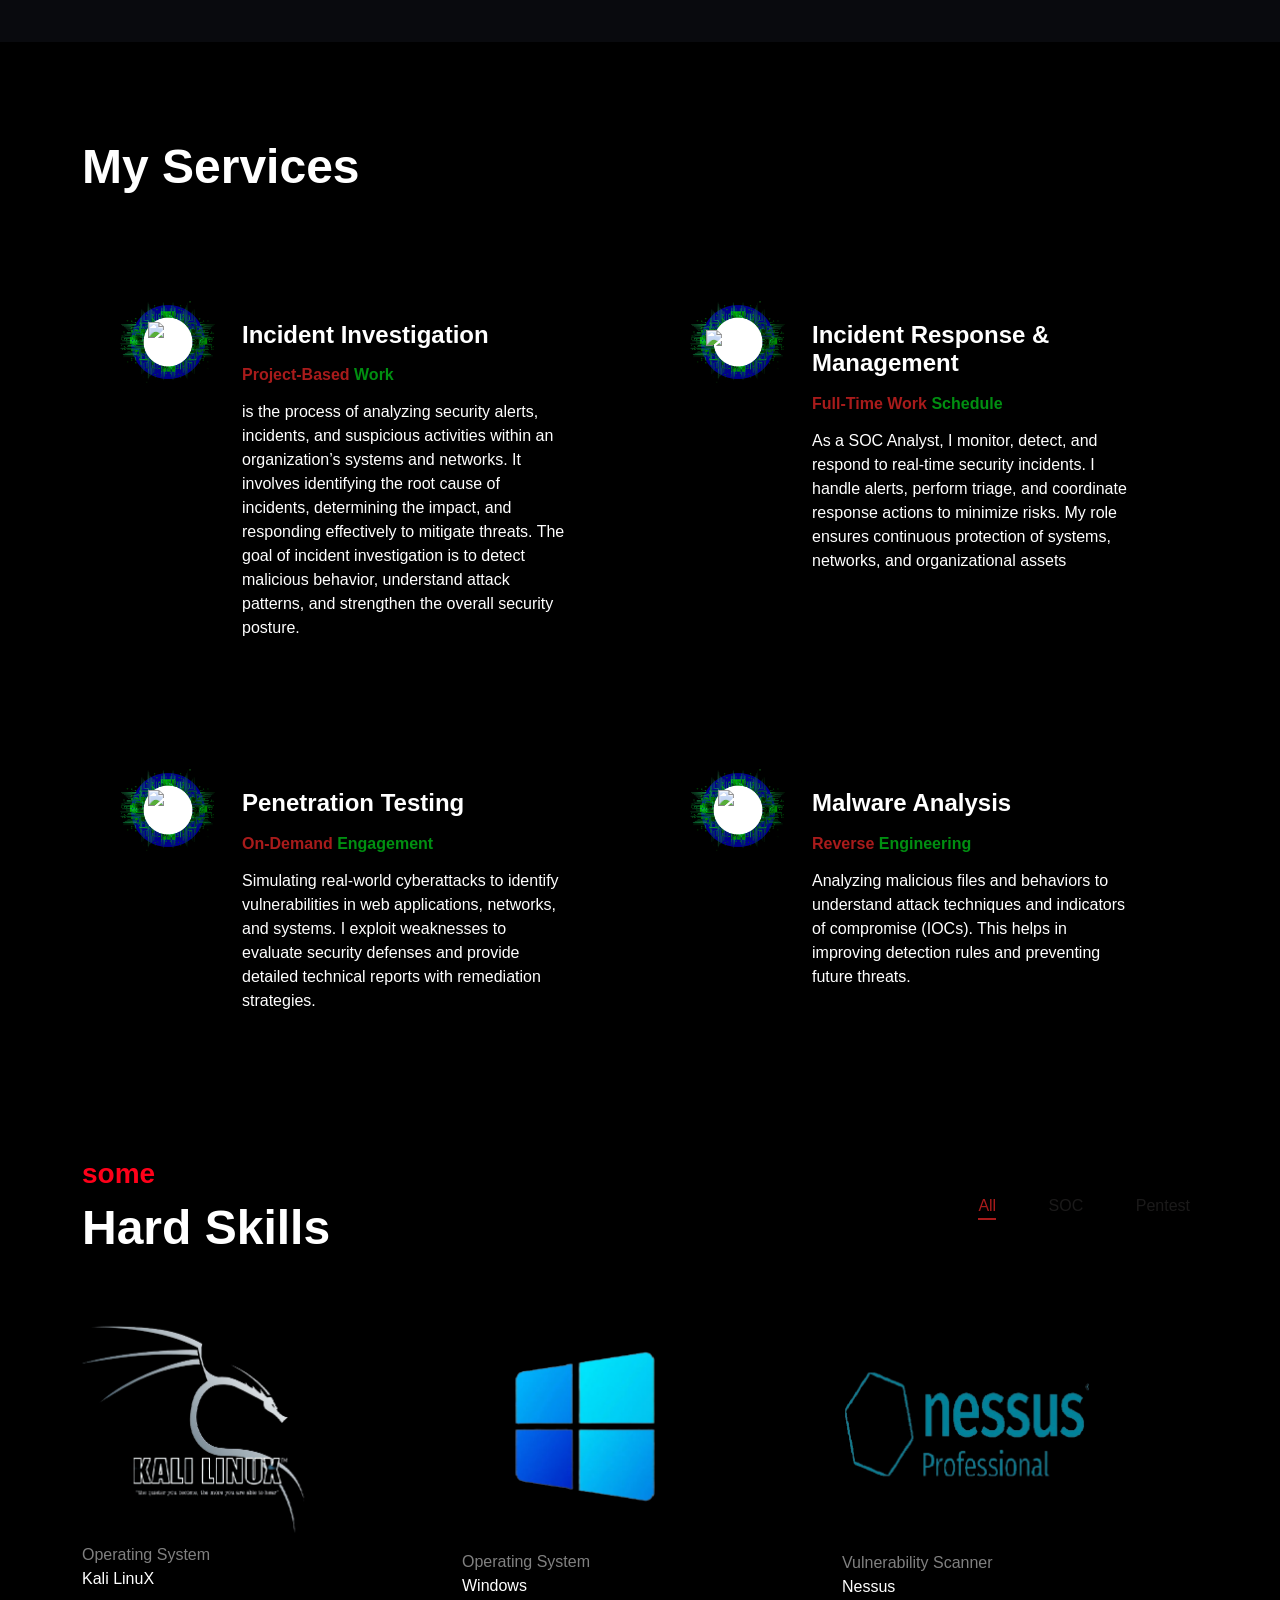
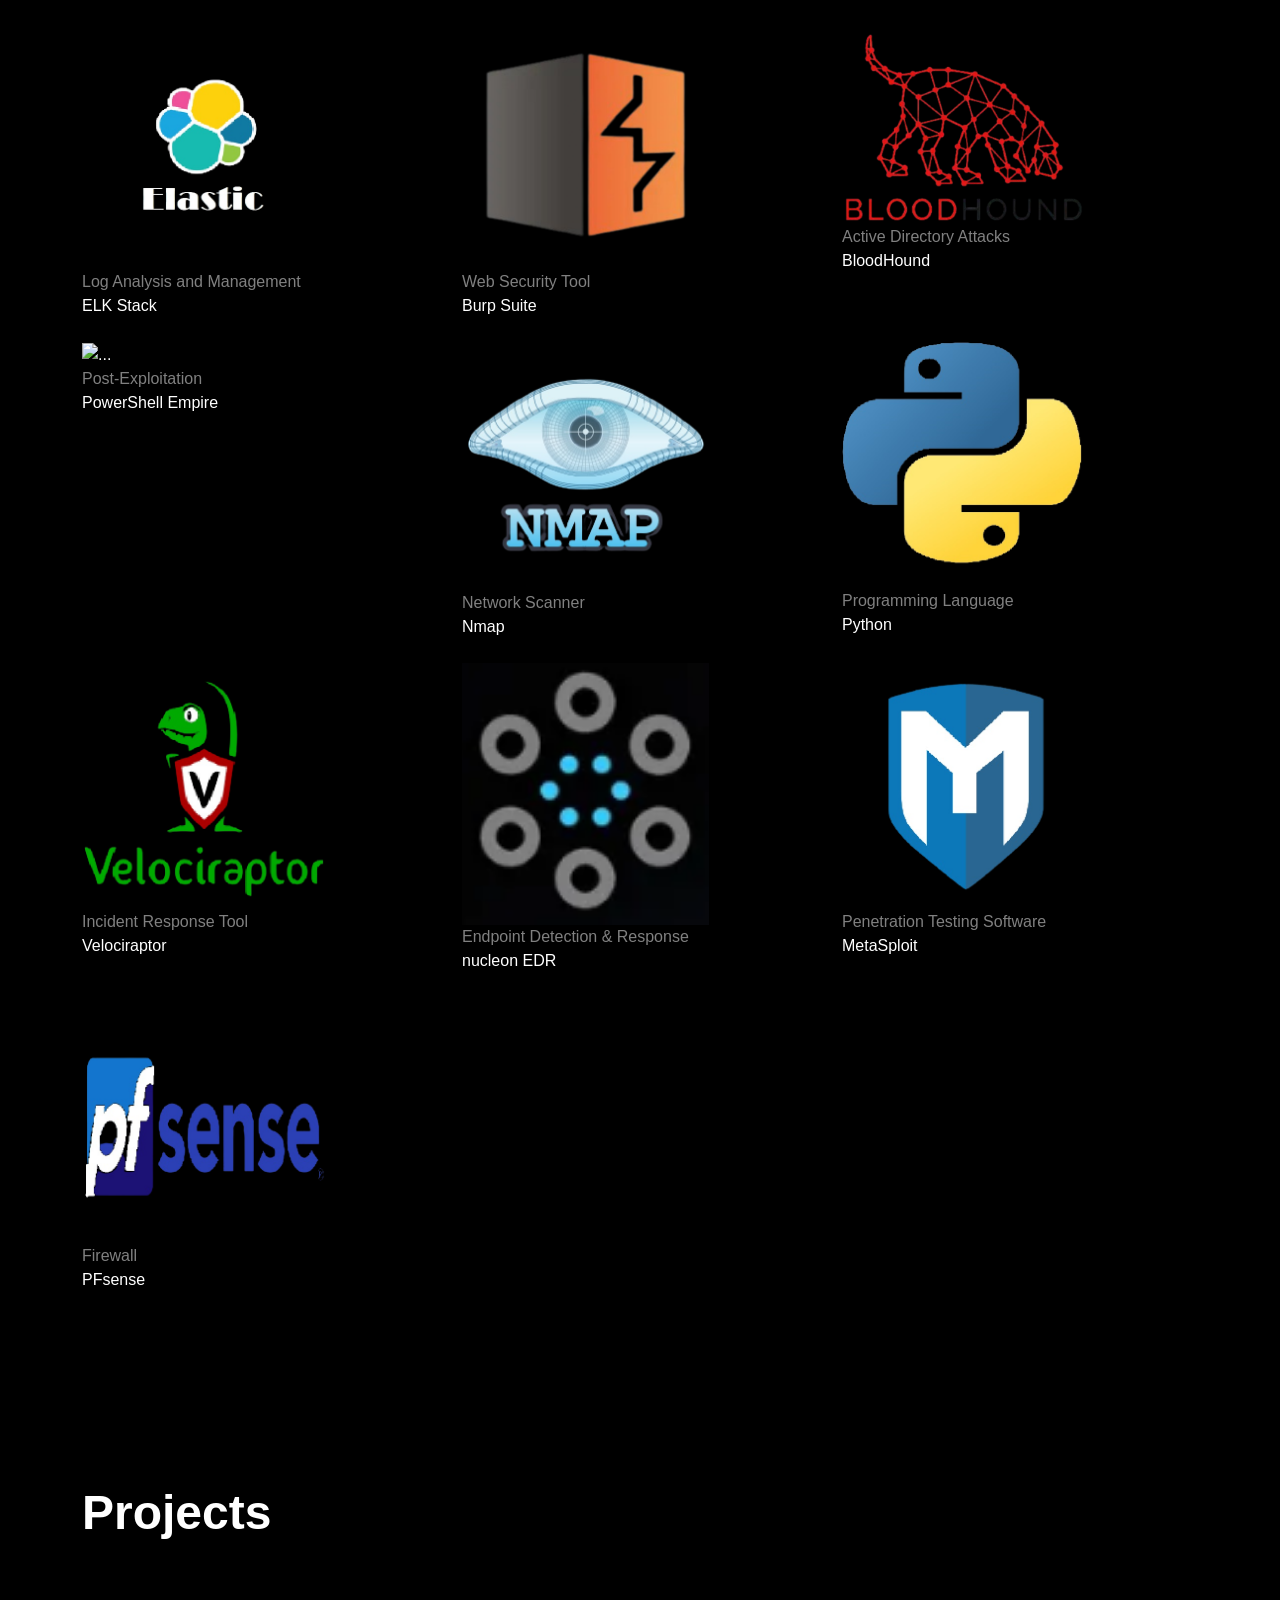
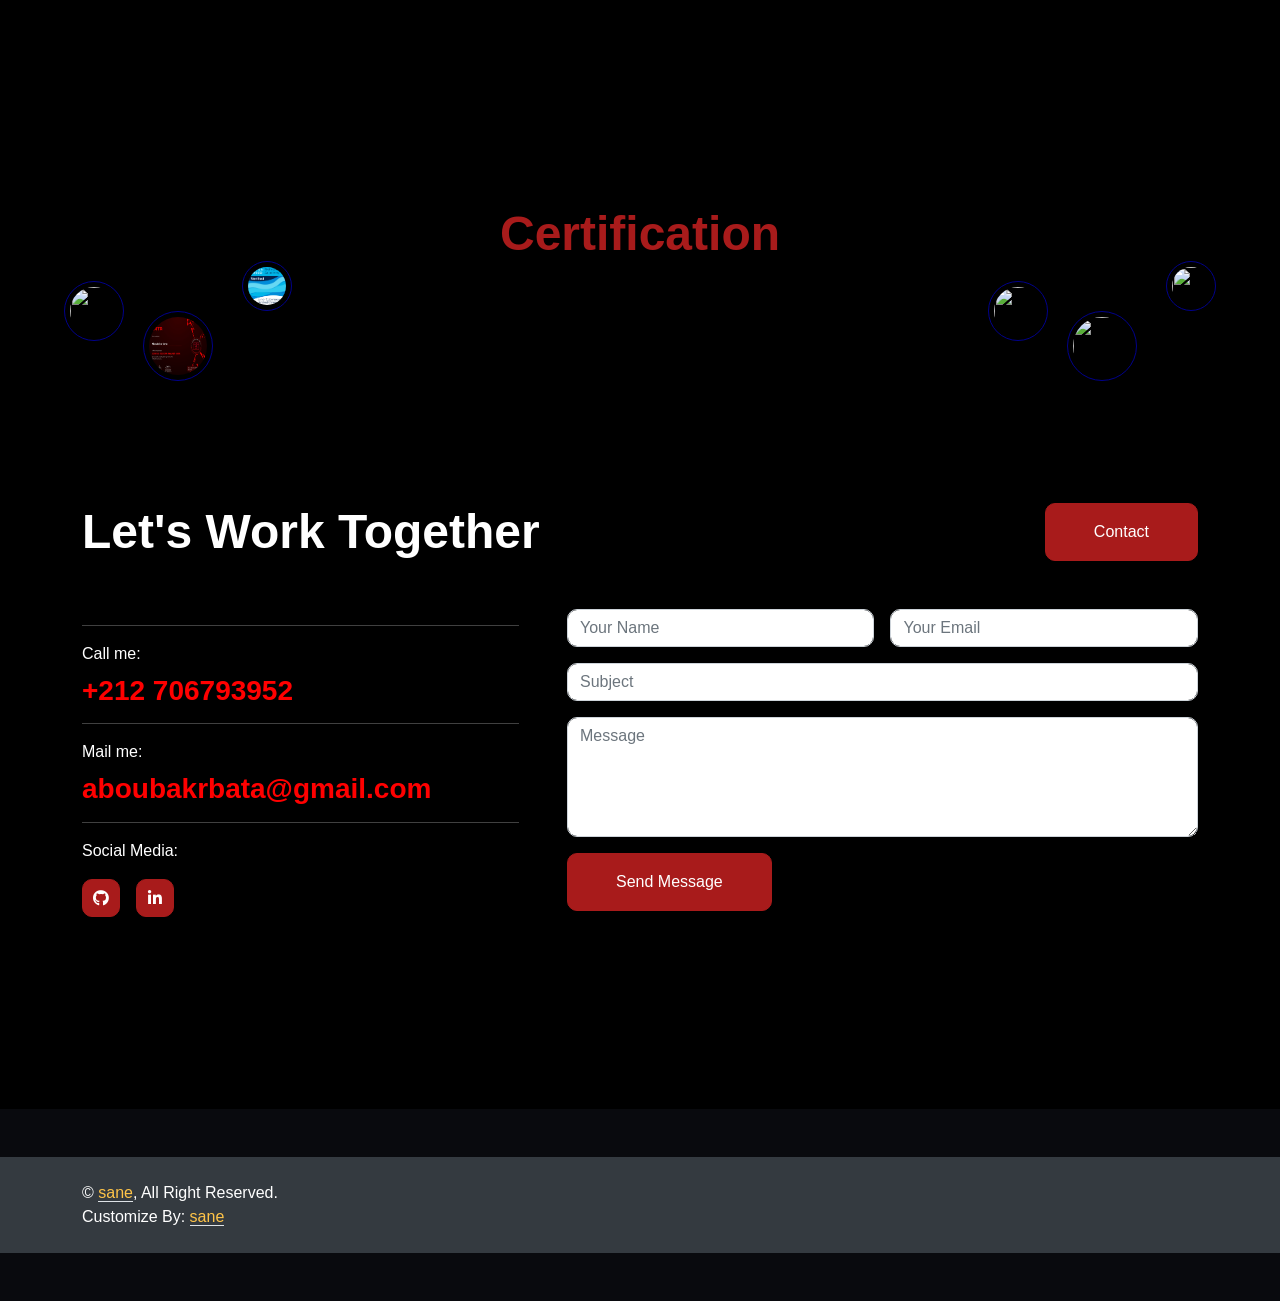
==== commit 585a25dd: "Add files via upload" ====
--- a/index.html
+++ b/index.html
@@ -40,7 +40,7 @@
                     href="#about" class="nav-item nav-link">About</a> <a href="#skill"
                     class="nav-item nav-link">Skills</a> <a href="#service" class="nav-item nav-link">Services</a>
             </div>
-            <a href="https://ibb.co/pr50c3Tz"><img src="img/brind-logo-sans.png" alt="logo" width="247px" /></a>
+            <a href="./img/bg-header.png"><img src="img/brind-logo-sans.png" alt="logo" width="247px" /></a>
             <div class="navbar-nav me-auto py-0"> <a href="#project" class="nav-item nav-link">Hard-Skills</a> <a
                     href="#team" class="nav-item nav-link">Projects</a> <a href="#testimonial"
                     class="nav-item nav-link">Certification</a> <a href="#contact" class="nav-item nav-link">Contact</a>
@@ -49,7 +49,7 @@
     </nav> <!-- Navbar End --> <!-- Header Start -->
     <div class="container-fluid bg-light my-6 mt-0" id="home">
         <div class="container">
-            <div class="row g-5 align-items-center">
+            <div class="row g-5 align-items-center"> 
                 <div class="col-lg-6 py-6 pb-0 pt-lg-0">
                     <h3 class="text-primary mb-3" style="color:white;">I'm</h3>
                     <h1 class="display-3 mb-3" style="color:white;">Sane <br>Aboubaker</h1>
@@ -75,7 +75,7 @@
                         </a>
                     </div>
                 </div>
-                <div class="col-lg-6"> <img class="img-fluid" src="https://i.imgur.com/KzQ9f1h.png" alt=""> </div>
+                <div class="col-lg-6"> <img class="img-fluid" src="./img/profile.jpeg" alt=""> </div>
             </div>
         </div>
     </div> <!-- Header End --> <!-- About Start -->
--- a/css/style.css
+++ b/css/style.css
@@ -0,0 +1,524 @@
+/********** Template CSS **********/
+:root {
+    --primary: #A81B1B;
+    --secondary: #090230;
+    --light: #FAFAFB;
+    --dark: #12141D;
+}
+/* body Center */
+.container,
+.container-fluid {
+    margin-left: auto !important;
+    margin-right: auto !important;
+}
+
+.years h1 {
+    color: #A81B1B;
+    text-shadow: 0 0 10px #A81B1B;
+}
+
+h1 {
+    color: var(--primary);
+}
+
+.back-to-top {
+    position: fixed;
+    display: none;
+    right: 45px;
+    bottom: 45px;
+    z-index: 99;
+}
+
+.my-6 {
+    margin-top: 6rem;
+    margin-bottom: 6rem;
+}
+
+.py-6 {
+    padding-top: 6rem;
+    padding-bottom: 6rem;
+}
+
+/*** Spinner ***/
+#spinner {
+    opacity: 0;
+    visibility: hidden;
+    transition: opacity .5s ease-out, visibility 0s linear .5s;
+    z-index: 99999;
+}
+
+#spinner.show {
+    transition: opacity .5s ease-out, visibility 0s linear 0s;
+    visibility: visible;
+    opacity: 1;
+}
+
+/*** Button ***/
+.btn {
+    font-weight: 500;
+    transition: .5s;
+}
+
+.btn.btn-primary,
+.btn.btn-secondary {
+    color: #FFFFFF;
+}
+
+.btn-square {
+    width: 38px;
+    height: 38px;
+}
+
+.btn-sm-square {
+    width: 32px;
+    height: 32px;
+}
+
+.btn-lg-square {
+    width: 48px;
+    height: 48px;
+}
+
+.btn-square,
+.btn-sm-square,
+.btn-lg-square {
+    padding: 0;
+    display: flex;
+    align-items: center;
+    justify-content: center;
+    font-weight: normal;
+}
+
+/*** Navbar ***/
+.navbar.fixed-top {
+    display: none;
+    transition: .5s;
+}
+
+.navbar .navbar-nav .nav-link {
+    padding: 20px 15px;
+    color: #808080;
+    font-size: 18px;
+    font-weight: 600;
+    outline: none;
+}
+
+.navbar .navbar-nav .nav-link:hover,
+.navbar .navbar-nav .nav-link.active {
+    color: #FFFFFF;
+}
+
+@media (max-width: 991.98px) {
+    .navbar .navbar-nav .nav-link {
+        padding: 10px 0;
+    }
+}
+
+/*** Header ***/
+#home {
+    margin-bottom: 6rem;
+    background: url(../img/black.jpg) left top no-repeat;
+}
+
+.typed-cursor {
+    font-size: 30px;
+    color: #A81B1B;
+}
+
+.btn-play {
+    position: relative;
+    display: block;
+    box-sizing: content-box;
+    width: 16px;
+    height: 26px;
+    border-radius: 100%;
+    border: none;
+    outline: none !important;
+    padding: 18px 20px 20px 28px;
+    background: var(--primary);
+}
+
+.btn-play:before {
+    content: "";
+    position: absolute;
+    z-index: 0;
+    left: 50%;
+    top: 50%;
+    transform: translateX(-50%) translateY(-50%);
+    display: block;
+    width: 60px;
+    height: 60px;
+    background: #670219;
+    border-radius: 100%;
+    animation: pulse-border 1500ms ease-out infinite;
+}
+
+.btn-play:after {
+    content: "";
+    position: absolute;
+    z-index: 1;
+    left: 50%;
+    top: 50%;
+    transform: translateX(-50%) translateY(-50%);
+    display: block;
+    width: 60px;
+    height: 60px;
+    background: #000000;
+    border-radius: 100%;
+    transition: all 200ms;
+}
+
+.btn-play span {
+    display: block;
+    position: relative;
+    z-index: 3;
+    width: 0;
+    height: 0;
+    left: -1px;
+    border-left: 16px solid #FFFFFF;
+    border-top: 11px solid transparent;
+    border-bottom: 11px solid transparent;
+}
+
+@keyframes pulse-border {
+    0% {
+        transform: translateX(-50%) translateY(-50%) translateZ(0) scale(1);
+        opacity: 1;
+    }
+
+    100% {
+        transform: translateX(-50%) translateY(-50%) translateZ(0) scale(2);
+        opacity: 0;
+    }
+}
+
+.modal-video .modal-dialog {
+    position: relative;
+    max-width: 800px;
+    margin: 60px auto 0 auto;
+}
+
+.modal-video .modal-body {
+    position: relative;
+    padding: 0px;
+}
+
+.modal-video .close {
+    position: absolute;
+    width: 30px;
+    height: 30px;
+    right: 0px;
+    top: -30px;
+    z-index: 999;
+    font-size: 30px;
+    font-weight: normal;
+    color: #FFFFFF;
+    background: #000000;
+    opacity: 1;
+}
+
+/*** About ***/
+#about .years .display-1 {
+    font-size: 10rem;
+    line-height: 9rem;
+}
+
+#about .years h5 {
+    letter-spacing: 30px;
+    margin-right: -30px;
+}
+
+/*** Skills ***/
+#skill .progress {
+    height: 5px;
+    border-radius: 5px;
+}
+
+#skill .progress .progress-bar {
+    width: 0px;
+    border-radius: 5px;
+    transition: 3s;
+}
+
+#skill .nav-pills .nav-link {
+    color: #808080;
+}
+
+#skill .nav-pills .nav-link.active {
+    color: #FFFFFF;
+}
+
+#skill .tab-content hr {
+    width: 30px;
+}
+
+/*** Service ***/
+.service-item .bg-icon {
+    width: 100px;
+    height: 100px;
+    display: flex;
+    align-items: center;
+    justify-content: center;
+    background: url(../img/bg-icon.png) center center no-repeat;
+    background-size: cover;
+}
+
+/*** Hard Skills ***/
+#portfolio-flters li {
+    display: inline-block;
+    font-weight: 500;
+    color: #1b1a1a;
+    cursor: pointer;
+    transition: .5s;
+    border-bottom: 2px solid transparent;
+}
+
+#portfolio-flters li:hover,
+#portfolio-flters li.active {
+    color: var(--primary);
+    border-color: var(--primary);
+}
+
+.portfolio-img {
+    position: relative;
+}
+
+.portfolio-btn {
+    position: absolute;
+    width: 200px;
+    height: 200px;
+    top: 0;
+    left: 0;
+    background: rgba(17, 17, 17, 0.74);
+    display: flex;
+    align-items: flex-end;
+    justify-content: flex-start;
+    padding: 30px;
+    padding-bottom: 100px !important;
+    opacity: 0;
+    transition: .5s;
+}
+
+.portfolio-item:hover .portfolio-btn {
+    opacity: 1;
+    padding-bottom: 30px !important;
+}
+
+/*** Projects ***/
+.team-item img {
+    transition: .5s;
+}
+
+.team-item:hover img {
+    opacity: .7;
+}
+
+.team-item .team-text {
+    position: absolute;
+    left: 0;
+    right: 60px;
+    bottom: 30px;
+    display: flex;
+    align-items: center;
+    justify-content: space-between;
+    opacity: 0;
+    transition: .5s;
+}
+
+.team-item:hover .team-text {
+    right: 30px;
+    opacity: 1;
+}
+
+.team-item .team-text div {
+    transition: .5s;
+}
+
+.team-item:hover .team-text div {
+    margin-left: 30px;
+}
+
+/*** Certification ***/
+.testimonial-left,
+.testimonial-right {
+    position: relative;
+}
+
+.testimonial-left img,
+.testimonial-right img {
+    position: absolute;
+    padding: 5px;
+    border: 1px solid #00008B;
+    border-radius: 70px;
+}
+
+.testimonial-left img:nth-child(1),
+.testimonial-right img:nth-child(3) {
+    width: 70px;
+    height: 70px;
+    top: 10%;
+    left: 50%;
+    transform: translateX(-50%);
+}
+
+.testimonial-left img:nth-child(2),
+.testimonial-right img:nth-child(2) {
+    width: 60px;
+    height: 60px;
+    top: 50%;
+    left: 10%;
+    transform: translateY(-50%);
+}
+
+.testimonial-left img:nth-child(3),
+.testimonial-right img:nth-child(1) {
+    width: 50px;
+    height: 50px;
+    bottom: 10%;
+    right: 10%;
+}
+
+.testimonial-carousel .owl-item img {
+    width: 120px;
+    height: 120px;
+}
+
+.testimonial-carousel .testimonial-icon {
+    position: absolute;
+    width: 40px;
+    height: 40px;
+    left: 50%;
+    bottom: -15px;
+    transform: translateX(-50%);
+    display: flex;
+    align-items: center;
+    justify-content: center;
+    background: #FFFFFF;
+    border: 1px solid #FFFFFF;
+    border-radius: 60px;
+}
+
+.testimonial-carousel .owl-dots {
+    height: 40px;
+    margin-top: 25px;
+    display: flex;
+    align-items: center;
+    justify-content: center;
+}
+
+.testimonial-carousel .owl-dot {
+    position: relative;
+    display: inline-block;
+    margin: 0 5px;
+    width: 30px;
+    height: 30px;
+    background: #000000;
+    border: 2px solid #FFFFFF;
+    border-radius: 30px;
+    transition: .5s;
+}
+
+.testimonial-carousel .owl-dot::after {
+    position: absolute;
+    content: "";
+    width: 16px;
+    height: 16px;
+    top: 5px;
+    left: 5px;
+    border-radius: 16px;
+    background: #FFFFFF;
+    transition: .5s;
+}
+
+.testimonial-carousel .owl-dot.active::after {
+    background: var(--primary);
+}
+
+/* FORCE RED THEME */
+:root {
+    --primary: #A81B1B !important;
+}
+
+/* Texts */
+.text-primary {
+    color: #A81B1B !important;
+}
+
+/* Links / nav */
+.navbar .navbar-nav .nav-link:hover,
+.navbar .navbar-nav .nav-link.active {
+    color: #A81B1B !important;
+}
+
+/* Borders */
+.border-primary {
+    border-color: #A81B1B !important;
+}
+
+/* Buttons */
+.btn-primary {
+    background-color: #A81B1B !important;
+    border-color: #A81B1B !important;
+}
+
+/* Progress bars */
+.progress-bar {
+    background-color: #A81B1B !important;
+}
+
+/* HR lines */
+hr.text-primary {
+    border-color: #A81B1B !important;
+}
+
+/* Any remaining green */
+h1,
+h2,
+h3,
+h4,
+h5 {
+    color:#A81B1B;
+}
+/* --- Force Red Theme Fix --- */
+
+/* 1. Force all Green text to Red (Logo Color) */
+.text-success, 
+#skill .nav-pills .nav-link.active h6,
+.certification-item h6,
+h6.mb-0 {
+    color: #FFFFFF !important;
+}
+
+/* 2. Fix Certification Button Background */
+#skill .nav-pills .nav-link.active,
+.nav-pills .nav-link.active {
+    background-color: #FF1E1E !important;
+    color: #FFFFFF !important;
+    border: none !important;
+}
+/* --- Multi-color Progress Bars Fix --- */
+
+/* Had l-part kat-khalli l-alwan l-asliya t-khdam */
+#skill .progress .progress-bar {
+    transition: 3s;
+    border-radius: 5px;
+}
+
+/* Ila makhdamsh lik lawn khass, hadu huma l-alwan li msta3mel f l-HTML dyalk: */
+.bg-primary { background-color: #A81B1B !important; } /* Penetration Testing */
+.bg-windows { background-color: #0078D6 !important; } /* Network Defense (Lawn Microsoft) */
+.bg-meta    { background-color: #0668E1 !important; } /* Digital Forensics (Lawn Meta) */
+.bg-danger  { background-color: #dc3545 !important; } /* Analyzing / Threat Analysis */
+.bg-dark    { background-color: #343a40 !important; } /* Incident Response */
+.bg-info    { background-color: #0dcaf0 !important; } /* Scripting / CTI */
+.bg-warning { background-color: #ffc107 !important; } /* Malware Analysis */
+/* Bach t-khalli l-ketba li kat-tbdl t-ban b l-biad */
+.typed-text-output {
+    color: #ffffff !important;
+}
+
+/* Ila bghiti t-beddel hta lawn dyal dak l-khayti li kay-clignoti (Cursor) */
+.typed-cursor {
+    color: #ffffff !important;
+}
+
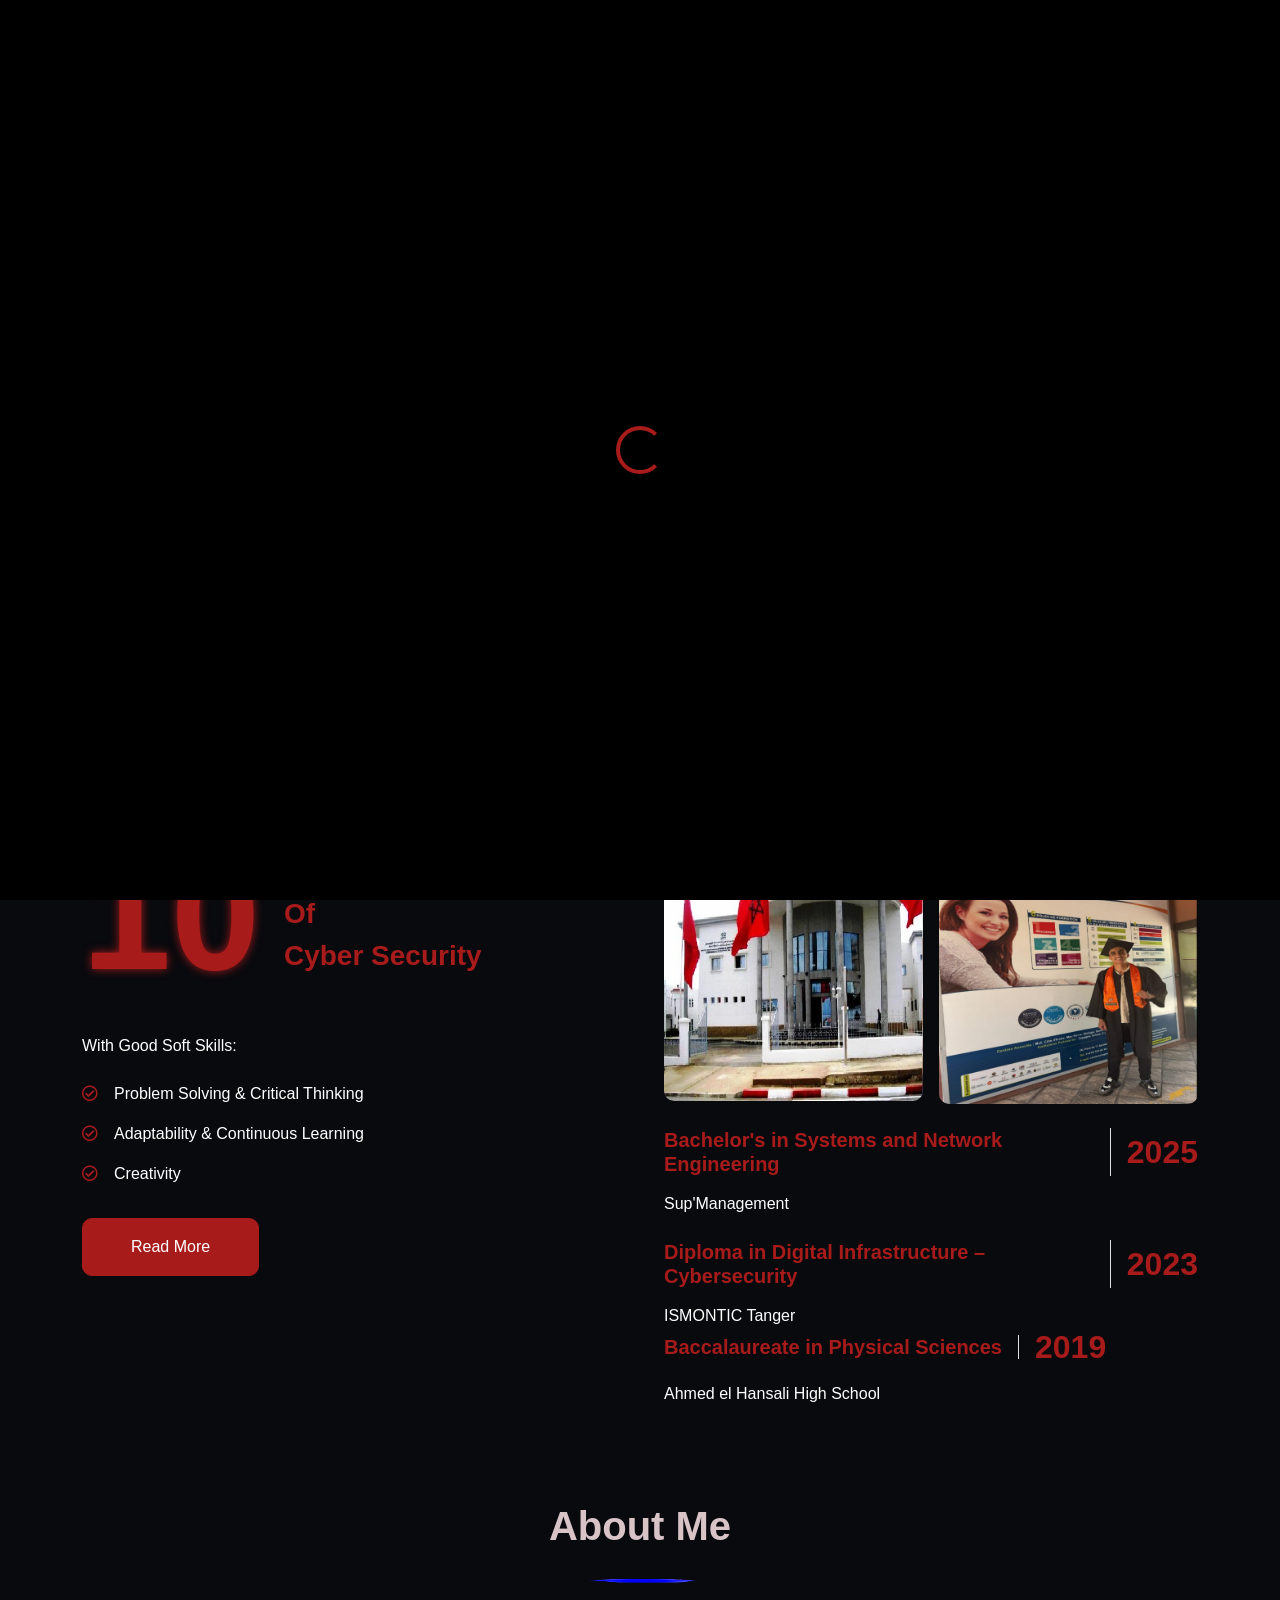
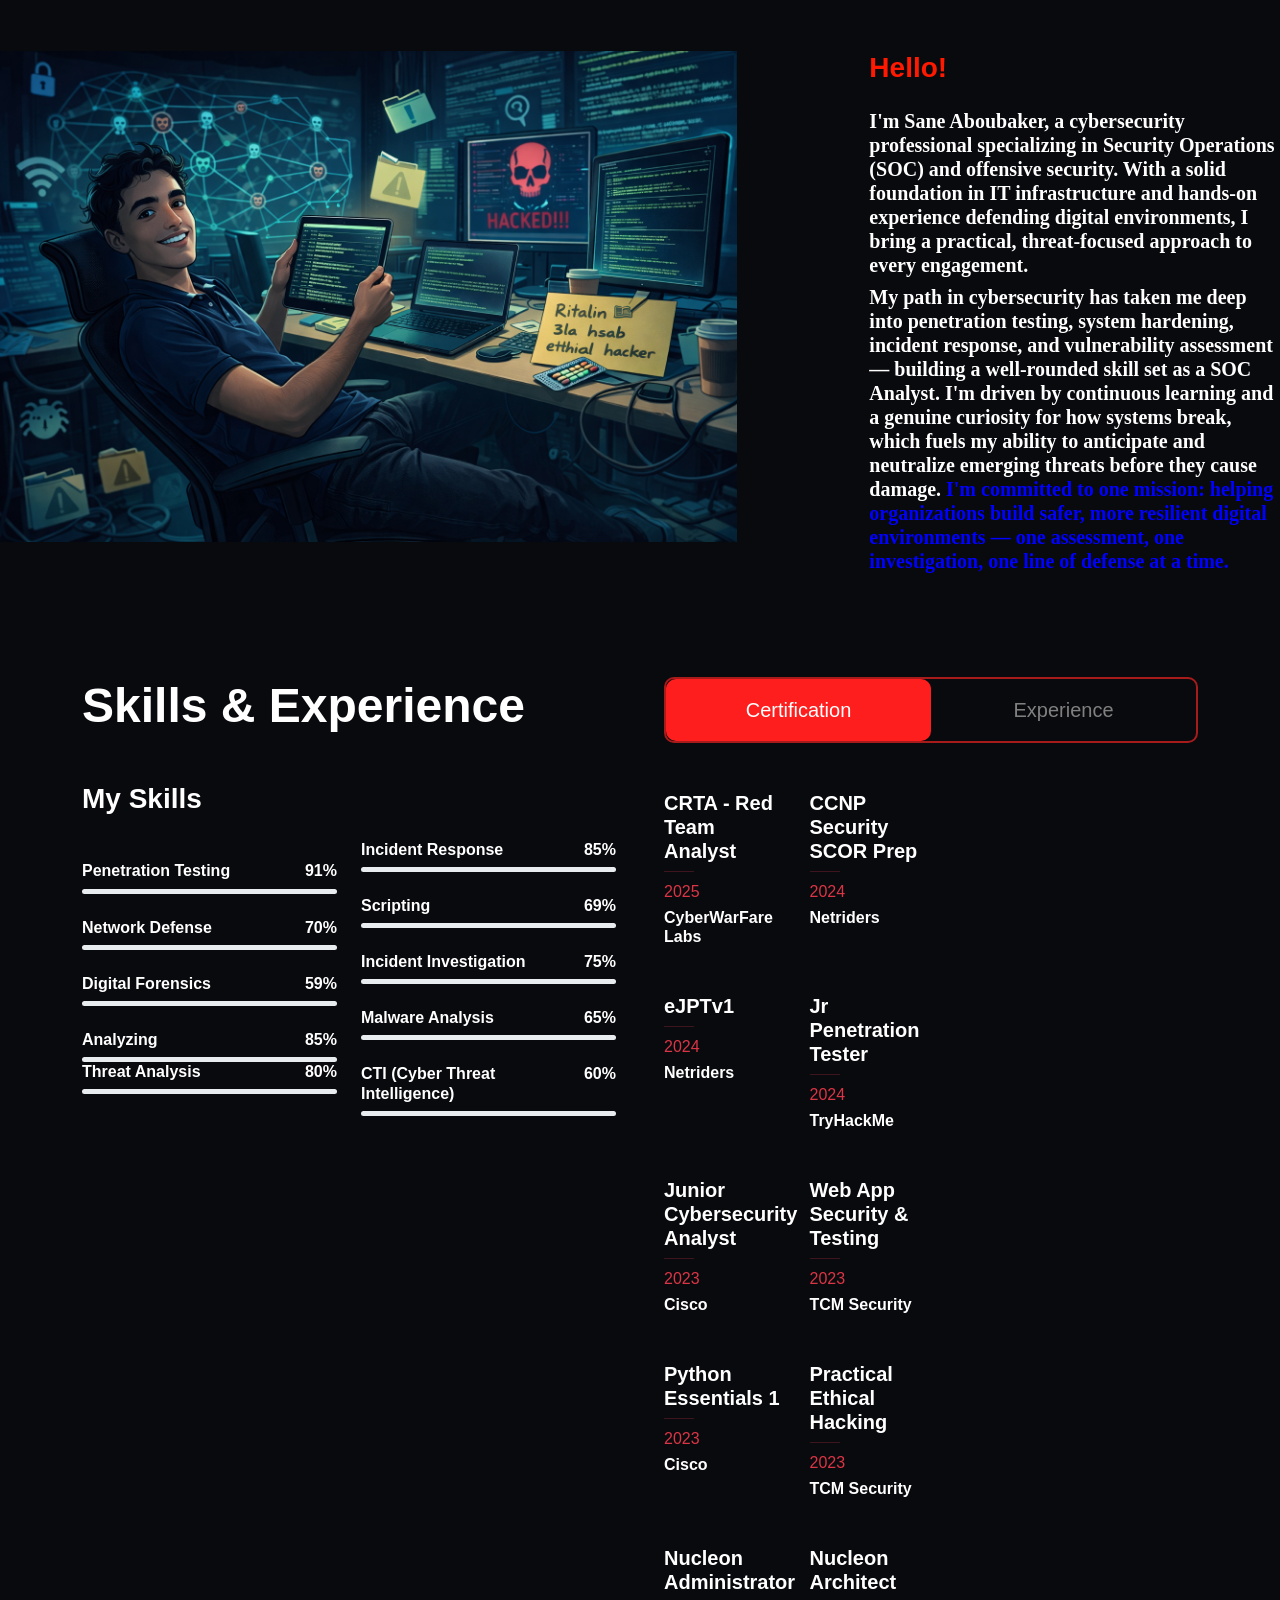
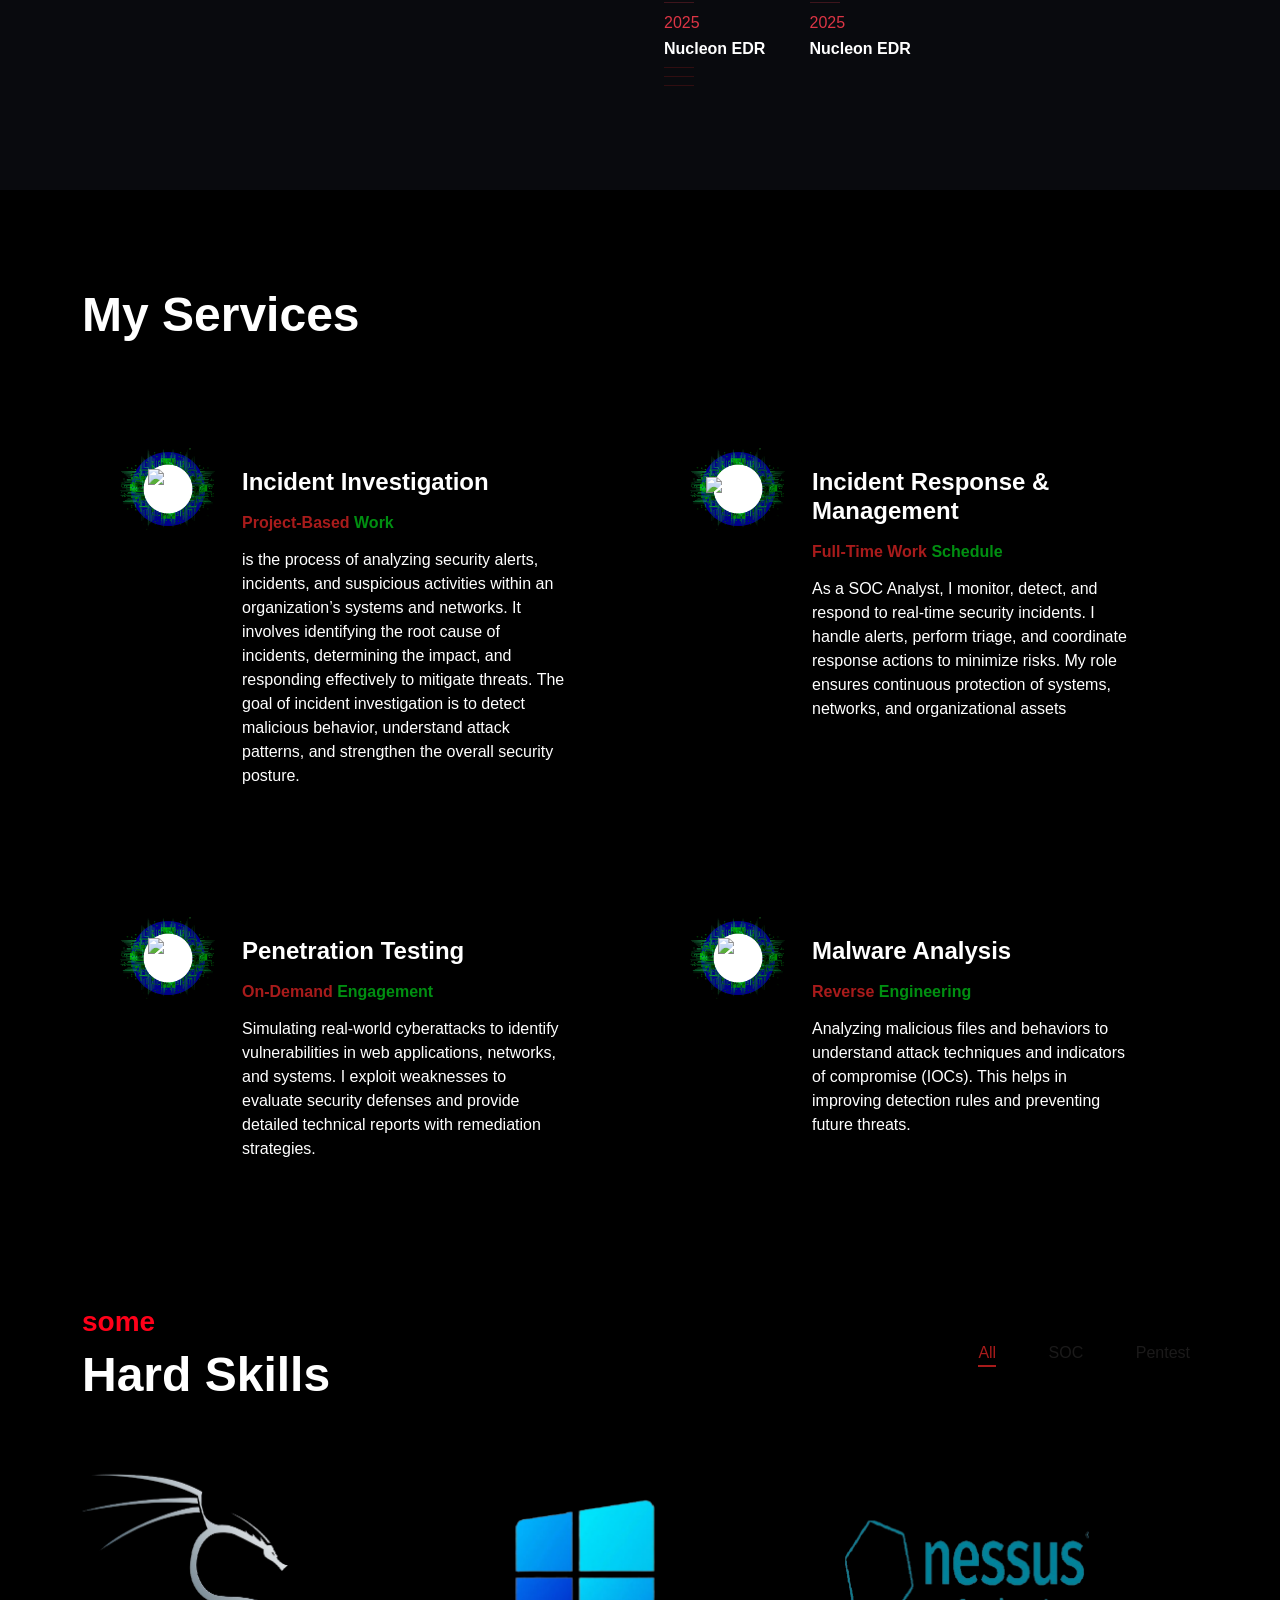
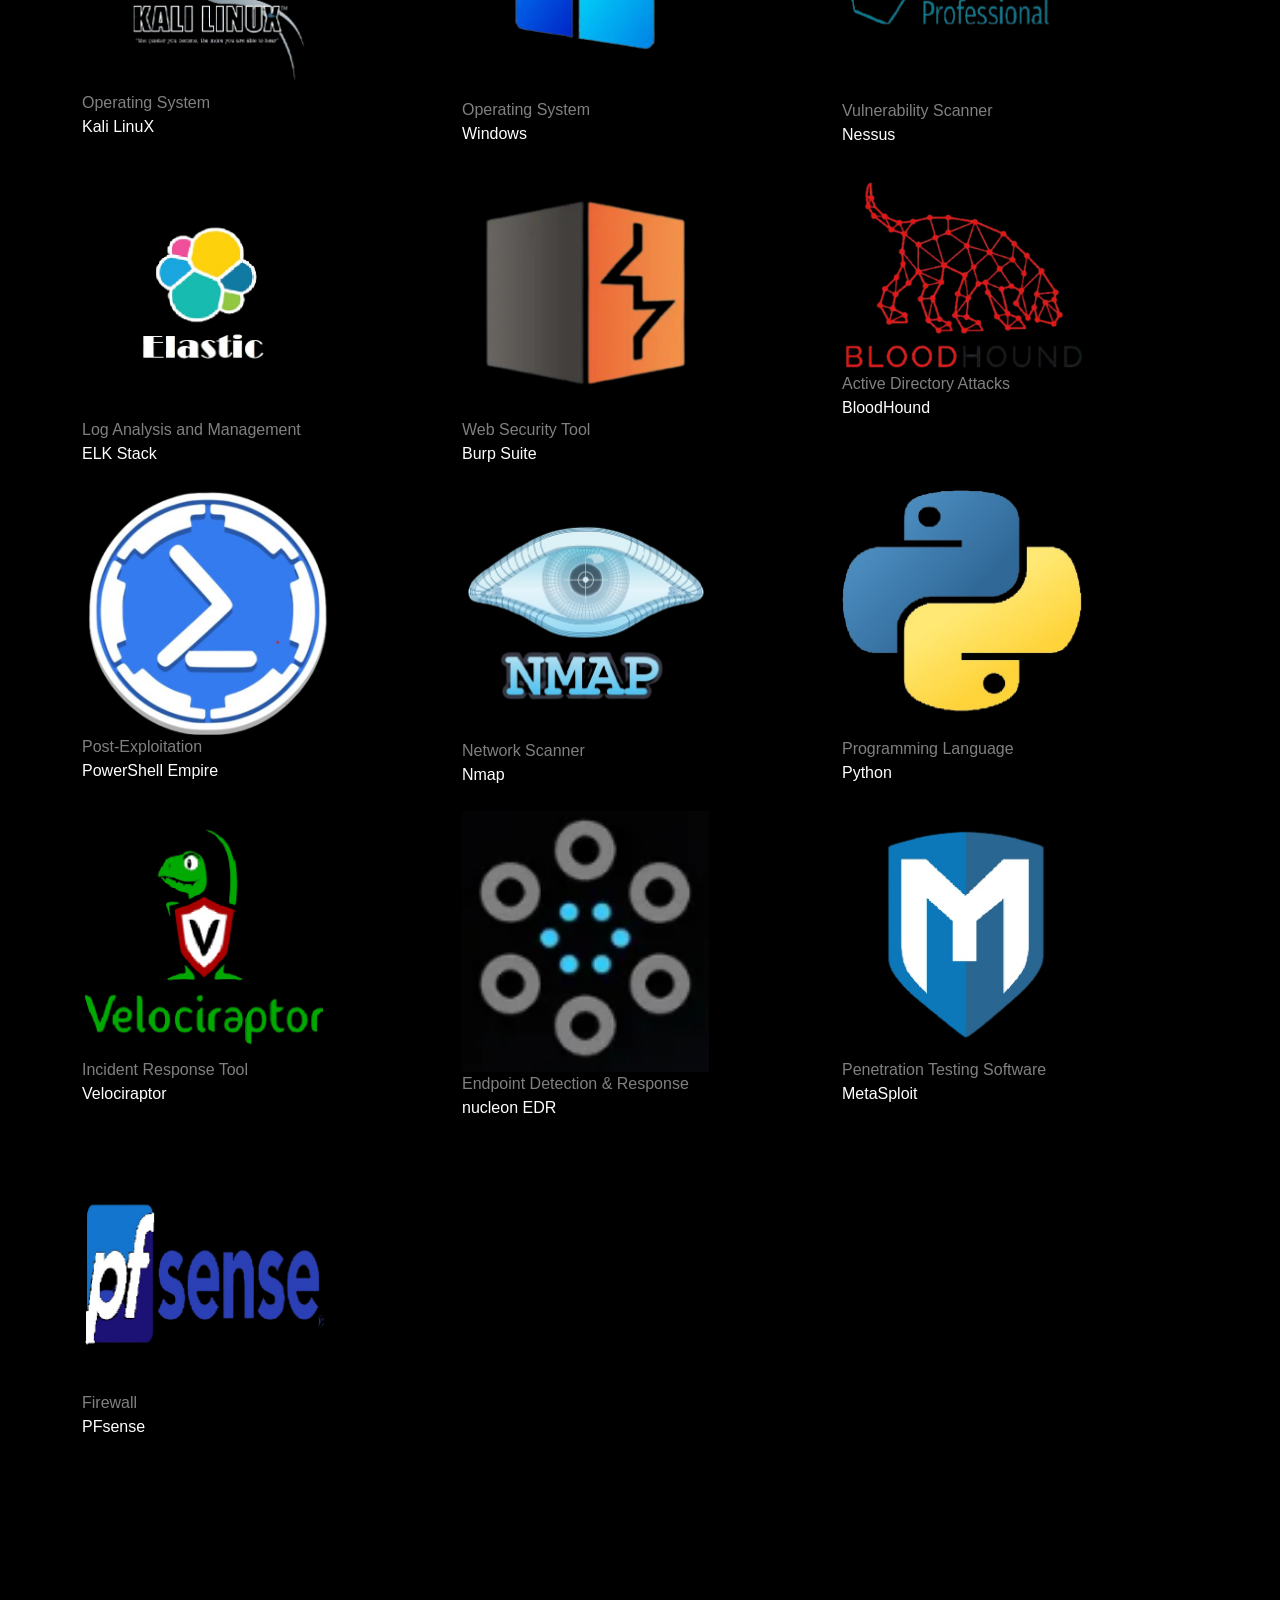
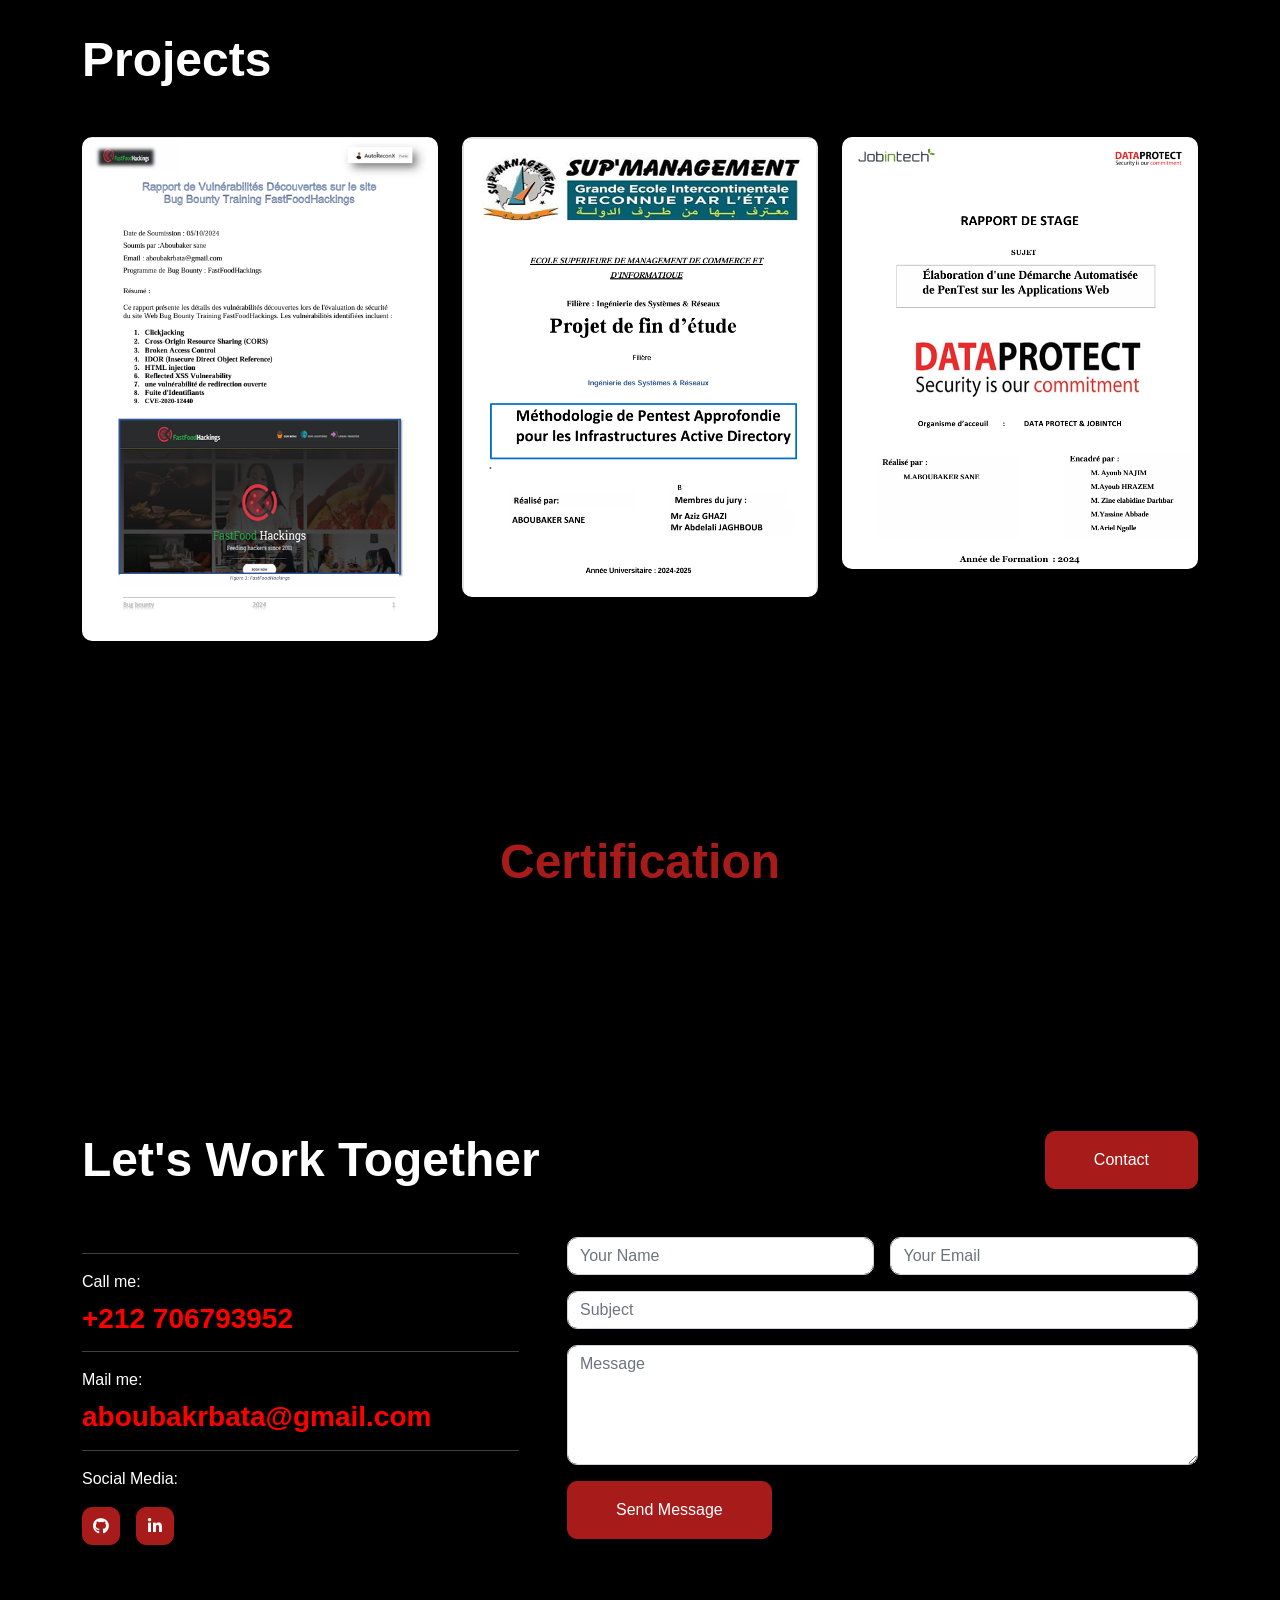
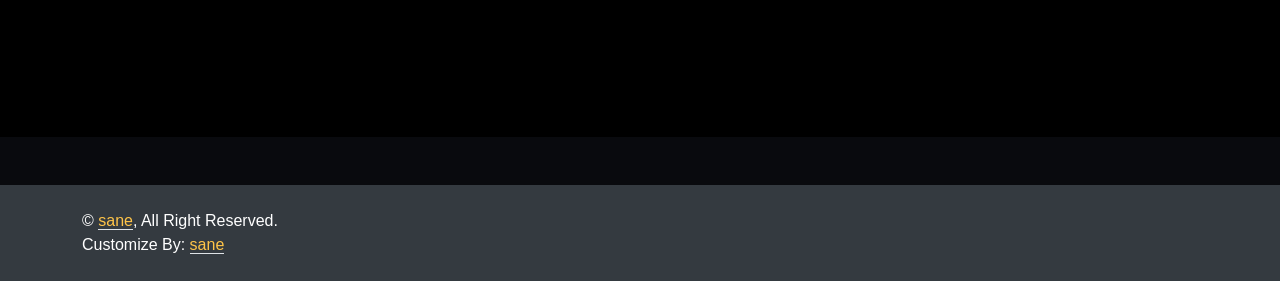
==== commit 160442c9: "Add files via upload" ====
--- a/index.html
+++ b/index.html
@@ -1,931 +1,985 @@
-<!-- This website was designed using HTML Codex and Distributed By ThemeWagon However, major radical changes were made by Ayoub El Mejdoub to transform it into the current form. This was done to shorten the significant amount of time that one person might need to build this site. Time is money. -->
-<!DOCTYPE html>
-<html lang="en">
-
-<head>
-    <meta charset="utf-8">
-    <title>Sane aboubaker</title>
-    <link rel="shortcut icon" type="x-icon" href="https://i.imgur.com/GelV5xJ.png">
-    <meta content="width=device-width, initial-scale=1.0" name="viewport">
-    <meta content="" name="keywords">
-    <meta content="" name="description"> <!-- Favicon -->
-    <link href="." rel="icon"> <!-- Google Web Fonts -->
-    <link rel="preconnect" href="https://fonts.googleapis.com">
-    <link rel="preconnect" href="https://fonts.gstatic.com" crossorigin>
-    <link href="https://fonts.googleapis.com/css2?family=Open+Sans:wght@400;500;600;700;800&display=swap"
-        rel="stylesheet"> <!-- Icon Font Stylesheet -->
-    <link href="https://cdnjs.cloudflare.com/ajax/libs/font-awesome/5.10.0/css/all.min.css" rel="stylesheet">
-    <link href="https://cdn.jsdelivr.net/npm/bootstrap-icons@1.4.1/font/bootstrap-icons.css" rel="stylesheet">
-    <!-- Libraries Stylesheet -->
-    <link href="lib/animate/animate.min.css" rel="stylesheet">
-    <link href="lib/lightbox/css/lightbox.min.css" rel="stylesheet">
-    <link href="lib/owlcarousel/assets/owl.carousel.min.css" rel="stylesheet"> <!-- Customized Bootstrap Stylesheet -->
-    <link href="css/bootstrap.min.css" rel="stylesheet"> <!-- Template Stylesheet -->
-    <link href="css/style.css" rel="stylesheet">
-</head>
-
-<body data-bs-spy="scroll" data-bs-target=".navbar" data-bs-offset="51"> <!-- Spinner Start -->
-    <div id="spinner"
-        class="show bg-white position-fixed translate-middle w-100 vh-100 top-50 start-50 d-flex align-items-center justify-content-center">
-        <div class="spinner-border text-primary" style="width: 3rem; height: 3rem;" role="status"> <span
-                class="sr-only">Loading...</span> </div>
-    </div> <!-- Spinner End --> <!-- Navbar Start -->
-    <nav class="navbar navbar-expand-lg bg-white navbar-light fixed-top shadow py-lg-0 px-4 px-lg-5 wow fadeIn"
-        data-wow-delay="0.1s"> <a href="index.html" class="navbar-brand d-block d-lg-none">
-            <h1 class="text-primary fw-bold m-0">sane-sec</h1>
-        </a> <button type="button" class="navbar-toggler" data-bs-toggle="collapse" data-bs-target="#navbarCollapse">
-            <span class="navbar-toggler-icon"></span> </button>
-        <div class="collapse navbar-collapse justify-content-between py-4 py-lg-0" id="navbarCollapse">
-            <div class="navbar-nav ms-auto py-0"> <a href="#home" class="nav-item nav-link active">Home</a> <a
-                    href="#about" class="nav-item nav-link">About</a> <a href="#skill"
-                    class="nav-item nav-link">Skills</a> <a href="#service" class="nav-item nav-link">Services</a>
-            </div>
-            <a href="./img/bg-header.png"><img src="img/brind-logo-sans.png" alt="logo" width="247px" /></a>
-            <div class="navbar-nav me-auto py-0"> <a href="#project" class="nav-item nav-link">Hard-Skills</a> <a
-                    href="#team" class="nav-item nav-link">Projects</a> <a href="#testimonial"
-                    class="nav-item nav-link">Certification</a> <a href="#contact" class="nav-item nav-link">Contact</a>
-            </div>
-        </div>
-    </nav> <!-- Navbar End --> <!-- Header Start -->
-    <div class="container-fluid bg-light my-6 mt-0" id="home">
-        <div class="container">
-            <div class="row g-5 align-items-center"> 
-                <div class="col-lg-6 py-6 pb-0 pt-lg-0">
-                    <h3 class="text-primary mb-3" style="color:white;">I'm</h3>
-                    <h1 class="display-3 mb-3" style="color:white;">Sane <br>Aboubaker</h1>
-                    <h2 class="typed-text-output d-inline"></h2>
-                    <div class="typed-text d-none">|_#IT: Cybersecurity Consultant, |_#CyberSecurity: Red teams Analyst
-                    </div>
-                    <div class="d-flex align-items-center pt-5">
-                        <a href="./doc/sane.pdf" download="" class="btn btn-primary py-3 px-4 me-5"
-                            target="_blank">Download CV</a>
-                        <a type="button" class="btn-play" href="./doc/sane.pdf" target="_blank">
-                            <span></span>
-                        </a>
-                        <h5 class="ms-4 mb-0 d-none d-sm-block">Read CV</h5>
-                    </div>
-                    <div class="d-flex pt-2">
-                        <a class="btn btn-square btn-primary me-3" href="https://github.com/Sane-Sec/" target="_blank">
-                            <i class="fab fa-github"></i>
-                        </a>
-
-                        <a class="btn btn-square btn-primary me-3"
-                            href="https://www.linkedin.com/in/aboubaker-sane-5a656a24a/" target="_blank">
-                            <i class="fab fa-linkedin-in"></i>
-                        </a>
-                    </div>
-                </div>
-                <div class="col-lg-6"> <img class="img-fluid" src="./img/profile.jpeg" alt=""> </div>
-            </div>
-        </div>
-    </div> <!-- Header End --> <!-- About Start -->
-    <div class="container-xxl py-6" id="about">
-        <div class="container">
-            <div class="row g-5">
-                <div class="col-lg-6 wow fadeInUp" data-wow-delay="0.1s">
-                    <div class="d-flex align-items-center mb-5">
-                        <div class="years flex-shrink-0 text-center me-4">
-                            <h1 class="display-1 mb-0" data-toggle="counter-up">10</h1>
-                            <h5 class="mb-0"></h5>
-                        </div>
-                        <h3 class="lh-base mb-0">Certificate <br>Of <br>Cyber Security</h3>
-                    </div>
-                    <p class="mb-4">With Good Soft Skills:</p>
-                    <p class="mb-3"><i class="far fa-check-circle text-primary me-3"></i>Problem Solving & Critical
-                        Thinking</p>
-                    <p class="mb-3"><i class="far fa-check-circle text-primary me-3"></i>Adaptability & Continuous
-                        Learning</p>
-                    <p class="mb-3"><i class="far fa-check-circle text-primary me-3"></i>Creativity</p> <a
-                        class="btn btn-primary py-3 px-5 mt-3"
-                        href="https://www.linkedin.com/in/aboubaker-sane-5a656a24a/details/certifications/">Read
-                        More</a>
-                </div>
-                <div class="col-lg-6 wow fadeInUp" data-wow-delay="0.5s">
-                    <div class="row g-3 mb-4">
-                        <div class="col-sm-6"> <img class="img-fluid rounded" src="img/about-1.jpg" alt=""> </div>
-                        <div class="col-sm-6"> <img class="img-fluid rounded" src="img/sup'mangement.jpeg" alt="">
-                        </div>
-                    </div>
-                    <div class="d-flex align-items-center mb-3">
-                        <h5 class="border-end pe-3 me-3 mb-0">Third year Systems and Network Engineering</h5>
-                        <h2 class="text-primary fw-bold mb-0" data-toggle="counter-up">2025</h2>
-                    </div>
-                    <p class="mb-4">Sup'Management</p>
-                    <div class="d-flex align-items-center mb-3">
-                        <h5 class="border-end pe-3 me-3 mb-0">Diploma Technician Specialized Infrastructure Digital
-                            option CyberSecurity</h5>
-                        <h2 class="text-primary fw-bold mb-0" data-toggle="counter-up">2023</h2>
-                    </div>
-                    <p class="mb-0">ISMONTIC Tanger</p>
-                    <div class="d-flex align-items-center mb-3">
-                        <h5 class="border-end pe-3 me-3 mb-0">Baccalaureate in physical science</h5>
-                        <h2 class="text-primary fw-bold mb-0" data-toggle="counter-up">2019</h2>
-                    </div>
-                    <p class="mb-0">Ahmed el Hansali High School</p>
-                </div>
-            </div>
-        </div>
-    </div>
-    </div>
-    <div class="section-heading-wrap text-center mb-5">
-        <h1><span class="gsap-reveal" style="color: #0000FF;">About Me</span></h1> <img src="img/line.png" alt="divider"
-            width="150"> </span>
-    </div>
-    <div class="row mt-5 justify-content-between">
-        <div class="col-lg-7 mb-5 mb-lg-0">
-            <figure class="dotted-bg gsap-reveal-img "> <img src="img/About Me.png" alt="Image" class="img-fluid">
-            </figure>
-        </div>
-        <div class="col-lg-4 pr-lg-5">
-            <h3 class="mb-4 heading-h3"><span class="gsap-reveal" style="color: #FF1900;">Hello! </span></h3>
-            <h5 style="font-family: 'Times New Roman', Times, serif;color:#fff">I'm sane aboubaker, a dedicated
-                professional in the realm of cybersecurity with a strong focus on Security analyzing (SOC). With a solid
-                foundation in IT and specialized expertise in cyber defense, I have a wealth of skills, knowledge and
-                experience.</h5>
-            <h5 style="font-family: 'Times New Roman', Times, serif;color:#fff">My journey in learning, search and
-                Applying my knowledge as a technician specialized in the field of cybersecurity has equipped me with a
-                comprehensive understanding of various domains within IT, bolstering my capabilities as an Analyst in a
-                Security Operation Center. Proficient in an array of vital practices such as Penetration Testing,
-                Hardening, Incident Response and Management, as well as Vulnerability Assessment, I am committed to
-                fortifying digital landscapes against evolving threats. My continuous pursuit of knowledge and
-                dedication to honing my self allow me to effectively navigate the dynamic and complex landscape of
-                cybersecurity. With a fervent commitment to safeguarding digital ecosystems, <h5
-                    style="color: #0000FF;">I endeavor to contribute my expertise to creating a more secure online
-                    world.</h5>
-            </h5>
-        </div>
-    </div>
-    </div>
-    </div> <!-- About End --> <!-- Skills Start -->
-    <div class="container-xxl py-6 pb-5" id="skill">
-        <div class="container">
-            <div class="row g-5">
-                <div class="col-lg-6 wow fadeInUp" data-wow-delay="0.1s">
-                    <h1 class="display-5 mb-5" style="color: white;">Skills & Experience</h1>
-                    <h3 class="mb-4" style="color: white;">My Skills</h3>
-                    <div class="row align-items-center">
-                        <div class="col-md-6">
-                            <div class="skill mb-4">
-                                <div class="d-flex justify-content-between">
-                                    <h6 class="font-weight-bold" style="color: white;">Penetration Testing</h6>
-                                    <h6 class="font-weight-bold" style="color: white;">91%</h6>
-                                </div>
-                                <div class="progress">
-                                    <div class="progress-bar bg-primary" role="progressbar" aria-valuenow="81"
-                                        aria-valuemin="0" aria-valuemax="100"></div>
-                                </div>
-                            </div>
-                            <div class="skill mb-4">
-                                <div class="d-flex justify-content-between">
-                                    <h6 class="font-weight-bold" style="color: white;">Network Defense</h6>
-                                    <h6 class="font-weight-bold" style="color: white;">70%</h6>
-                                </div>
-                                <div class="progress">
-                                    <div class="progress-bar bg-windows" role="progressbar" aria-valuenow="70"
-                                        aria-valuemin="0" aria-valuemax="100"></div>
-                                </div>
-                            </div>
-                            <div class="skill mb-4">
-                                <div class="d-flex justify-content-between">
-                                    <h6 class="font-weight-bold" style="color: white;">Digital Forensics</h6>
-                                    <h6 class="font-weight-bold" style="color: white;">59%</h6>
-                                </div>
-                                <div class="progress">
-                                    <div class="progress-bar bg-meta" role="progressbar" aria-valuenow="49"
-                                        aria-valuemin="0" aria-valuemax="100"></div>
-                                </div>
-                            </div>
-                            <div class="skill mb-4">
-                                <div class="d-flex justify-content-between">
-                                    <h6 class="font-weight-bold" style="color: white;">Analyzing</h6>
-                                    <h6 class="font-weight-bold" style="color: white;">85%</h6>
-                                </div>
-                                <div class="progress">
-                                    <div class="progress-bar bg-danger" role="progressbar" aria-valuenow="85"
-                                        aria-valuemin="0" aria-valuemax="100"></div>
-                                </div>
-                                <div class="skill mb-4">
-                                    <div class="d-flex justify-content-between">
-                                        <h6 class="font-weight-bold" style="color: white;">Threat Analysis</h6>
-                                        <h6 class="font-weight-bold" style="color: white;">80%</h6>
-                                    </div>
-                                    <div class="progress">
-                                        <div class="progress-bar bg-danger" role="progressbar" aria-valuenow="80"></div>
-                                    </div>
-                                </div>
-                            </div>
-                        </div>
-                        <div class="col-md-6">
-
-                            <div class="skill mb-4">
-                                <div class="d-flex justify-content-between">
-                                    <h6 class="font-weight-bold" style="color: white;">Incident Response</h6>
-                                    <h6 class="font-weight-bold" style="color: white;">85%</h6>
-                                </div>
-                                <div class="progress">
-                                    <div class="progress-bar bg-dark" role="progressbar" aria-valuenow="70"
-                                        aria-valuemin="0" aria-valuemax="100"></div>
-                                </div>
-                            </div>
-                            <div class="skill mb-4">
-                                <div class="d-flex justify-content-between">
-                                    <h6 class="font-weight-bold" style="color: white;">Scripting</h6>
-                                    <h6 class="font-weight-bold" style="color: white;">69%</h6>
-                                </div>
-                                <div class="progress">
-                                    <div class="progress-bar bg-info" role="progressbar" aria-valuenow="69"
-                                        aria-valuemin="0" aria-valuemax="100"></div>
-                                </div>
-                            </div>
-
-                            <div class="skill mb-4">
-                                <div class="d-flex justify-content-between">
-                                    <h6 class="font-weight-bold" style="color: white;">Incident Investigation</h6>
-                                    <h6 class="font-weight-bold" style="color: white;">75%</h6>
-                                </div>
-                                <div class="progress">
-                                    <div class="progress-bar bg-primary" role="progressbar" aria-valuenow="75"></div>
-                                </div>
-                            </div>
-
-                            <div class="skill mb-4">
-                                <div class="d-flex justify-content-between">
-                                    <h6 class="font-weight-bold" style="color: white;">Malware Analysis</h6>
-                                    <h6 class="font-weight-bold" style="color: white;">65%</h6>
-                                </div>
-                                <div class="progress">
-                                    <div class="progress-bar bg-warning" role="progressbar" aria-valuenow="65"></div>
-                                </div>
-                            </div>
-
-                            <div class="skill mb-4">
-                                <div class="d-flex justify-content-between">
-                                    <h6 class="font-weight-bold" style="color: white;">CTI (Cyber Threat Intelligence)
-                                    </h6>
-                                    <h6 class="font-weight-bold" style="color: white;">60%</h6>
-                                </div>
-                                <div class="progress">
-                                    <div class="progress-bar bg-info" role="progressbar" aria-valuenow="60"></div>
-                                </div>
-                            </div>
-                        </div>
-                    </div>
-                </div>
-                <div class="col-lg-6 wow fadeInUp" data-wow-delay="0.5s">
-                    <ul class="nav nav-pills rounded border border-2 border-primary mb-5">
-                        <li class="nav-item w-50"> <button class="nav-link w-100 py-3 fs-5 active" data-bs-toggle="pill"
-                                href="#tab-1">Certification</button> </li>
-                        <li class="nav-item w-50"> <button class="nav-link w-100 py-3 fs-5" data-bs-toggle="pill"
-                                href="#tab-2">Experience</button> </li>
-                    </ul>
-                    <div class="col-lg-6 wow fadeInUp" data-wow-delay="0.5s">
-                        <div class="tab-content">
-                            <div id="tab-1" class="tab-pane fade show p-0 active">
-                                <div class="row gy-5 gx-4">
-                                    <div class="col-sm-6">
-                                        <h5 style="color: white;">CRTA - Red Team Analyst</h5>
-                                        <hr class="text-danger my-2">
-                                        <p class="text-danger mb-1">2025</p>
-                                        <h6 class="mb-0">CyberWarFare Labs</h6>
-                                    </div>
-                                    <div class="col-sm-6">
-                                        <h5 style="color: white;">CCNP Security SCOR Prep</h5>
-                                        <hr class="text-danger my-2">
-                                        <p class="text-danger mb-1">2024</p>
-                                        <h6 class="mb-0">Netriders</h6>
-                                    </div>
-                                    <div class="col-sm-6">
-                                        <h5 style="color: white;">eJPTv1</h5>
-                                        <hr class="text-danger my-2">
-                                        <p class="text-danger mb-1">2024</p>
-                                        <h6 class="mb-0">Netriders</h6>
-                                    </div>
-                                    <div class="col-sm-6">
-                                        <h5 style="color: white;">Jr Penetration Tester</h5>
-                                        <hr class="text-danger my-2">
-                                        <p class="text-danger mb-1">2024</p>
-                                        <h6 class="mb-0">TryHackMe</h6>
-                                    </div>
-                                    <div class="col-sm-6">
-                                        <h5 style="color: white;">Junior Cybersecurity Analyst</h5>
-                                        <hr class="text-danger my-2">
-                                        <p class="text-danger mb-1">2023</p>
-                                        <h6 class="mb-0">Cisco</h6>
-                                    </div>
-                                    <div class="col-sm-6">
-                                        <h5 style="color: white;">Web App Security & Testing</h5>
-                                        <hr class="text-danger my-2">
-                                        <p class="text-danger mb-1">2023</p>
-                                        <h6 class="mb-0">TCM Security</h6>
-                                    </div>
-                                    <div class="col-sm-6">
-                                        <h5 style="color: white;">Python Essentials 1</h5>
-                                        <hr class="text-danger my-2">
-                                        <p class="text-danger mb-1">2023</p>
-                                        <h6 class="mb-0">Cisco</h6>
-                                    </div>
-                                    <div class="col-sm-6">
-                                        <h5 style="color: white;">Practical Ethical Hacking</h5>
-                                        <hr class="text-danger my-2">
-                                        <p class="text-danger mb-1">2023</p>
-                                        <h6 class="mb-0">TCM Security</h6>
-                                    </div>
-                                    <div class="col-sm-6">
-                                        <h5 style="color: white;">Nucleon Administrator</h5>
-                                        <hr class="text-danger my-2">
-                                        <p class="text-danger mb-1">2025</p>
-                                        <h6 class="mb-0">Nucleon EDR</h6>
-                                    </div>
-                                    <div class="col-sm-6">
-                                        <h5 style="color: white;">Nucleon Architect</h5>
-                                        <hr class="text-danger my-2">
-                                        <p class="text-danger mb-1">2025</p>
-                                        <h6 class="mb-0">Nucleon EDR</h6>
-                                    </div>
-                                </div>
-                            </div>
-
-                            <div id="tab-2" class="tab-pane fade show p-0">
-                                <div class="row gy-5 gx-4">
-                                    <div class="col-sm-6">
-                                        <h5 style="color: white;">MDR Security Analyst</h5>
-                                        <hr class="text-primary my-2">
-                                        <p class="text-primary mb-1">10 mois 2025</p>
-                                        <h6 class="mb-0">Nucleon security</h6>
-
-                                        <!-- Logo -->
-                                        <img src="img/nucleon-security.png" alt="company logo" width="40px"
-                                            style="margin-top: 10px;">
-                                    </div>
-                                </div>
-
-
-                                <div class="row gy-5 gx-4">
-                                    <div class="col-sm-6">
-                                        <h5 style="color: white;">Jr Penetration Tester</h5>
-                                        <hr class="text-primary my-2">
-                                        <p class="text-primary mb-1">(8 mois) 2024</p>
-                                        <h6 class="mb-0">DataProtect</h6>
-
-                                        <!-- Logo -->
-                                        <img src="img/dataprotect.png" alt="company logo" width="40px"
-                                            style="margin-top: 10px;">
-                                    </div>
-                                </div>
-
-
-                                <div class="row gy-5 gx-4">
-                                    <div class="col-sm-6">
-                                        <h5 style="color: white;">Analyste soc</h5>
-                                        <hr class="text-primary my-2">
-                                        <p class="text-primary mb-1">1 mois 05-2023</p>
-                                        <h6 class="mb-0">Délégation préfectorale de tanger assilah</h6>
-
-                                        <!-- Logo -->
-                                        <img src="img/Délégation.png" alt="company logo" width="40px"
-                                            style="margin-top: 10px;">
-                                    </div>
-                                </div>
-                            </div>
-
-                            <div class="col-sm-6">
-                                <h5 style="color: white;"></h5>
-                                <hr class="text-primary my-2">
-                                <p class="text-primary mb-1"></p>
-                                <h6 class="mb-0"></h6>
-                            </div>
-                            <div class="col-sm-6">
-                                <h5 style="color: white;"></h5>
-                                <hr class="text-primary my-2">
-                                <p class="text-primary mb-1"></p>
-                                <h6 class="mb-0"></h6>
-                            </div>
-                            <div class="col-sm-6">
-                                <h5 style="color: white;"></h5>
-                                <hr class="text-primary my-2">
-                                <p class="text-primary mb-1"></p>
-                                <h6 class="mb-0"></h6>
-                            </div>
-                        </div>
-                    </div>
-                </div>
-            </div>
-        </div>
-    </div>
-    </div> <!-- Skills End --> <!-- Service Start -->
-    <div class="container-fluid bg-light my-5 py-6" id="service">
-        <div class="container">
-            <div class="row g-5 mb-5 wow fadeInUp" data-wow-delay="0.1s">
-                <div class="col-lg-6">
-                    <h1 class="display-5 mb-0" style="color: white;">My Services</h1>
-                </div>
-
-                <div class="row g-4">
-                    <div class="col-lg-6 wow fadeInUp" data-wow-delay="0.1s">
-                        <div class="service-item d-flex flex-column flex-sm-row bg-white rounded h-100 p-4 p-lg-5">
-                            <div class="bg-icon flex-shrink-0 mb-3"> <img
-                                    src="https://img.icons8.com/fluency/96/search.png" alt="hardning"
-                                    width="40px" /></a>
-                            </div>
-                            <div class="ms-sm-4">
-                                <h4 class="mb-3" style="color: white;"><br>Incident Investigation</h4>
-                                <h6 class="mb-3"><span class="text-primary">Project-Based </span>Work</h6> <span> is the
-                                    process of analyzing security alerts, incidents, and suspicious activities
-                                    within an organization’s systems and networks. It involves identifying the root
-                                    cause
-                                    of incidents, determining the impact, and responding effectively to mitigate
-                                    threats.
-                                    The goal of incident investigation is to detect malicious behavior, understand
-                                    attack
-                                    patterns, and strengthen the overall security posture.</span>
-                            </div>
-                        </div>
-                    </div>
-                    <div class="col-lg-6 wow fadeInUp" data-wow-delay="0.3s">
-                        <div class="service-item d-flex flex-column flex-sm-row bg-white rounded h-100 p-4 p-lg-5">
-                            <div class="bg-icon flex-shrink-0 mb-3"><img
-                                    src="https://img.icons8.com/fluency/96/security-checked.png" alt="IRM"
-                                    width="65px" /></a> </div>
-                            <div class="ms-sm-4">
-                                <h4 class="mb-3" style="color: white;"><br>Incident Response & Management</h4>
-                                <h6 class="mb-3"><span class="text-primary">Full-Time Work </span>Schedule</h6>
-                                <span>As a SOC Analyst, I monitor, detect, and respond to real-time security incidents.
-                                    I handle alerts, perform triage, and coordinate response actions to minimize risks.
-                                    My role ensures continuous protection of systems, networks, and organizational
-                                    assets
-                                </span>
-                            </div>
-                        </div>
-                    </div>
-                    <div class="col-lg-6 wow fadeInUp" data-wow-delay="0.1s">
-                        <div class="service-item d-flex flex-column flex-sm-row bg-white rounded h-100 p-4 p-lg-5">
-                            <div class="bg-icon flex-shrink-0 mb-3"><img
-                                    src="https://img.icons8.com/fluency/96/hacker.png" alt="pentest" width="40px" /></a>
-                            </div>
-                            <div class="ms-sm-4">
-                                <h4 class="mb-3" style="color: white;"><br>Penetration Testing</h4>
-                                <h6 class="mb-3"><span class="text-primary">On-Demand </span>Engagement</h6>
-                                <span>Simulating
-                                    real-world cyberattacks to identify vulnerabilities in web applications, networks,
-                                    and
-                                    systems.
-                                    I exploit weaknesses to evaluate security defenses and provide detailed technical
-                                    reports with remediation strategies.
-                                </span></span>
-                            </div>
-                        </div>
-                    </div>
-                    <div class="col-lg-6 wow fadeInUp" data-wow-delay="0.3s">
-                        <div class="service-item d-flex flex-column flex-sm-row bg-white rounded h-100 p-4 p-lg-5">
-                            <div class="bg-icon flex-shrink-0 mb-3"><img
-                                    src="https://img.icons8.com/fluency/96/virus.png" alt="vuln" width="40px" /></a>
-                            </div>
-                            <div class="ms-sm-4">
-                                <h4 class="mb-3" style="color: white;"><br>Malware Analysis</h4>
-                                <h6 class="mb-3"><span class="text-primary">Reverse </span>Engineering</h6>
-                                <span>Analyzing
-                                    malicious files and behaviors to understand attack techniques and indicators of
-                                    compromise (IOCs).
-                                    This helps in improving detection rules and preventing future threats. </span>
-                            </div>
-                        </div>
-                    </div>
-                </div>
-            </div>
-        </div> <!-- Service End --> <!-- Hard Skills Start -->
-        <div class="container-xxl py-6 pt-5" id="project">
-            <div class="container">
-                <div class="row g-5 mb-5 align-items-center wow fadeInUp" data-wow-delay="0.1s">
-                    <div class="col-lg-6">
-                        <h3 style="color: #ff0019;">some </h3>
-                        <h1 class="display-5 mb-0" style="color: white;">Hard Skills</h1>
-                    </div>
-                    <div class="col-lg-6 text-lg-end">
-                        <ul class="list-inline mx-n3 mb-0" id="portfolio-flters">
-                            <li class="mx-4 active" data-filter="*">All</li>
-                            <li class="mx-4" data-filter=".first">SOC</li>
-                            <li class="mx-4" data-filter=".second">Pentest</li>
-                        </ul>
-                    </div>
-                </div>
-                <div class="row g-4 portfolio-container wow fadeInUp" data-wow-delay="0.1s">
-                    <div class="col-lg-4 col-md-6 portfolio-item second"> <img class="img-fluid" src="img/hard0.png"
-                            width="247px" alt="..." />
-                        <div class="portfolio-box-caption">
-                            <div class="project-category text-white-50">Operating System</div>
-                            <div class="project-name">Kali LinuX</div>
-                        </div>
-                    </div>
-                    <div class="col-lg-4 col-md-6 portfolio-item"> <img class="img-fluid" src="img/hard1.png"
-                            width="247px" alt="..." />
-                        <div class="portfolio-box-caption">
-                            <div class="project-category text-white-50">Operating System</div>
-                            <div class="project-name">Windows</div>
-                        </div>
-                    </div>
-                    <div class="col-lg-4 col-md-6 portfolio-item second"> <img class="img-fluid" src="img/hard2.png"
-                            width="247px" alt="..." />
-                        <div class="portfolio-box-caption">
-                            <div class="project-category text-white-50">Vulnerability Scanner</div>
-                            <div class="project-name">Nessus</div>
-                        </div>
-                    </div>
-                    <div class="col-lg-4 col-md-6 portfolio-item first"> <img class="img-fluid" src="img/hard3.png"
-                            width="247px" alt="..." />
-                        <div class="portfolio-box-caption">
-                            <div class="project-category text-white-50">Log Analysis and Management</div>
-                            <div class="project-name"> ELK Stack</div>
-                        </div>
-                    </div>
-                    <div class="col-lg-4 col-md-6 portfolio-item second"> <img class="img-fluid"
-                            src="img/Burp-Suite.png" width="247px" alt="..." />
-                        <div class="portfolio-box-caption">
-                            <div class="project-category text-white-50">Web Security Tool</div>
-                            <div class="project-name">Burp Suite</div>
-                        </div>
-                    </div>
-                    <div class="col-lg-4 col-md-6 portfolio-item second"> <img class="img-fluid"
-                            src="img/BloodHound.png" width="247px" alt="..." />
-                        <div class="portfolio-box-caption">
-                            <div class="project-category text-white-50">Active Directory Attacks</div>
-                            <div class="project-name">BloodHound</div>
-                        </div>
-                    </div>
-                    <div class="col-lg-4 col-md-6 portfolio-item second"> <img class="img-fluid"
-                            src="img/PowerShell Empire.png" width="247px" alt="..." />
-                        <div class="portfolio-box-caption">
-                            <div class="project-category text-white-50">Post-Exploitation</div>
-                            <div class="project-name">PowerShell Empire</div>
-                        </div>
-                    </div>
-                    <div class="col-lg-4 col-md-6 portfolio-item second"> <img class="img-fluid" src="img/hard4.png"
-                            width="247px" alt="..." />
-                        <div class="portfolio-box-caption">
-                            <div class="project-category text-white-50">Network Scanner</div>
-                            <div class="project-name">Nmap</div>
-                        </div>
-                    </div>
-
-                    <div class="col-lg-4 col-md-6 portfolio-item"> <img class="img-fluid" src="img/hard5.png"
-                            width="247px" alt="..." />
-                        <div class="portfolio-box-caption">
-                            <div class="project-category text-white-50">Programming Language</div>
-                            <div class="project-name">Python</div>
-                        </div>
-                    </div>
-
-                    <div class="col-lg-4 col-md-6 portfolio-item first"> <img class="img-fluid" src="img/hard6.png"
-                            width="247px" alt="..." />
-                        <div class="portfolio-box-caption">
-                            <div class="project-category text-white-50">Incident Response Tool</div>
-                            <div class="project-name">Velociraptor</div>
-                        </div>
-                    </div>
-                    <div class="col-lg-4 col-md-6 portfolio-item first"> <img class="img-fluid"
-                            src="img/EDR-Nucleon.png" width="247px" alt="..." />
-                        <div class="portfolio-box-caption">
-                            <div class="project-category text-white-50">Endpoint Detection & Response</div>
-                            <div class="project-name">nucleon EDR</div>
-                        </div>
-                    </div>
-                    <div class="col-lg-4 col-md-6 portfolio-item second"> <img class="img-fluid" src="img/hard7.png"
-                            width="247px" alt="..." />
-                        <div class="portfolio-box-caption">
-                            <div class="project-category text-white-50">Penetration Testing Software</div>
-                            <div class="project-name">MetaSploit</div>
-                        </div>
-                    </div>
-                    <div class="col-lg-4 col-md-6 portfolio-item first"> <img class="img-fluid" src="img/hard8.png"
-                            width="247px" alt="..." />
-                        <div class="portfolio-box-caption">
-                            <div class="project-category text-white-50">Firewall</div>
-                            <div class="project-name">PFsense</div>
-                        </div>
-                    </div>
-                </div>
-            </div>
-        </div> <!-- Hard Skills End --> <!-- Projects Start -->
-        <div class="container-xxl py-6 pb-5" id="team">
-            <div class="container">
-                <div class="row g-5 mb-5 wow fadeInUp" data-wow-delay="0.1s">
-                    <div class="col-lg-6">
-                        <h1 class="display-5 mb-0" style="color: white;">Projects</h1>
-                    </div>
-                    <div class="col-lg-6 text-lg-end"> </div>
-                </div>
-                <div class="row g-4">
-                    <div class="col-lg-4 col-md-6 wow fadeInUp" data-wow-delay="0.1s">
-                        <div class="team-item position-relative"> <img class="img-fluid rounded"
-                                src="img/Proge-personel.png" alt="">
-                            <div class="team-text bg-white rounded-end p-4">
-                                <div>
-                                    <h5>Penetration Test</h5> <span>Report</span>
-                                </div> <a class="fa fa-arrow-right fa-2x text-primary"
-                                    href="./doc/proger psrsonel (1).pdf" target="_blank"></a>
-                            </div>
-                        </div>
-                    </div>
-                    <div class="col-lg-4 col-md-6 wow fadeInUp" data-wow-delay="0.3s">
-                        <div class="team-item position-relative"> <img class="img-fluid rounded" src="img/sup-proge.png"
-                                alt="">
-                            <div class="team-text bg-white rounded-end p-4">
-                                <div>
-                                    <h5>Projet de fin d'étude</h5> <span>Report</span>
-                                </div> <a class="fa fa-arrow-right fa-2x text-primary" href="./doc/ABOUBAKER_SANE.pdf"
-                                    target="_blank"></a>
-                            </div>
-                        </div>
-                    </div>
-                    <div class="col-lg-4 col-md-6 wow fadeInUp" data-wow-delay="0.3s">
-                        <div class="team-item position-relative"> <img class="img-fluid rounded" src="img/pfa-stage.png"
-                                alt="">
-                            <div class="team-text bg-white rounded-end p-4">
-                                <div>
-                                    <h5>Rapport de stage</h5> <span>Report</span>
-                                </div> <a class="fa fa-arrow-right fa-2x text-primary" href="./doc/pfa stage.pdf"
-                                    target="_blank"></a>
-                            </div>
-                        </div>
-                    </div>
-                </div>
-            </div>
-        </div> <!-- Projects End --> <!-- Certification Start -->
-        <div class="container-fluid bg-light py-5 my-5" id="testimonial">
-            <div class="container-fluid py-5">
-                <h1 class="display-5 text-center mb-5 wow fadeInUp" data-wow-delay="0.1s">Certification</h1>
-                <div class="row justify-content-center">
-                    <div class="col-lg-3 d-none d-lg-block">
-                        <div class="testimonial-left h-100"> <img class="img-fluid wow fadeIn" data-wow-delay="0.1s"
-                                src="img/crata.jpg" alt=""> <img class="img-fluid wow fadeIn" data-wow-delay="0.3s"
-                                src="img/Pentst.png" alt=""> <img class="img-fluid wow fadeIn" data-wow-delay="0.5s"
-                                src="img/jr-analyst.png" alt=""> </div>
-                    </div>
-                    <div class="col-lg-6 wow fadeInUp" data-wow-delay="0.5s">
-                        <div class="owl-carousel testimonial-carousel">
-                            <div class="testimonial-item text-center">
-                                <div class="position-relative mb-5"> <img
-                                        class="img-fluid rounded-circle border border-secondary p-2 mx-auto"
-                                        src="img/crata.jpg" alt="">
-                                    <div class="testimonial-icon">
-                                        <h2>✔</h2>
-                                    </div>
-                                </div>
-                                <h3>Certified Red Team Analyst (CRTA)</h3>
-                                <p class="fs-5 fst-italic">Covers advanced red team methodologies including cyber
-                                    threats,
-                                    vulnerabilities, and attack techniques.
-                                    Focuses on principles, practices, and processes for system and network defense,
-                                    enterprise security operations, incident response, and threat handling.
-                                    Also includes asset and risk management, governance, and compliance to strengthen
-                                    organizational security posture.</p>
-                                <hr class="w-25 mx-auto"> <a
-                                    href="https://labs.cyberwarfare.live/credential/achievement/689d392fbf373ee66a1e86a8"
-                                    target="_blank" class="btn btn-primary py-3 px-4 me-5"
-                                    style="margin-left: 50px;">View
-                                    Certification</a>
-                            </div>
-                            <div class="testimonial-item text-center">
-                                <div class="position-relative mb-5"> <img
-                                        class="img-fluid rounded-circle border border-secondary p-2 mx-auto"
-                                        src="img/ccnp.png" alt="">
-                                    <div class="testimonial-icon">
-                                        <h2>✔</h2>
-                                    </div>
-                                </div>
-                                <h3>CCNP Security SCOR Prep</h3>
-                                <p class="fs-5 fst-italic">Advanced network security concepts including identification,
-                                    authentication, and authorization mechanisms.
-                                    Covers administrative, physical, and technical security controls, along with
-                                    virtualization, cloud security, wireless networks, mobile devices, IoT, and
-                                    cryptography.
-                                    Focus on network traffic monitoring and enterprise security operations aligned with
-                                    CCNP
-                                    Security SCOR objectives.
-                                </p>
-
-                                <hr class="w-25 mx-auto"> <a
-                                    href="https://netriders.academy/completion-certificate?cert_hash=9f8cce84e93235bd"
-                                    target="_blank" class="btn btn-primary py-3 px-4 me-5"
-                                    style="margin-left: 50px;">View
-                                    Certification</a>
-                            </div>
-                            <div class="testimonial-item text-center">
-                                <div class="position-relative mb-5"> <img
-                                        class="img-fluid rounded-circle border border-secondary p-2 mx-auto"
-                                        src="img/Pentst.png" alt="">
-                                    <div class="testimonial-icon">
-                                        <h2>✔</h2>
-                                    </div>
-                                </div>
-                                <h3>Jr Penetration Tester</h3>
-                                <p class="fs-5 fst-italic">Covers the fundamentals of ethical hacking and penetration
-                                    testing, including information security principles, threat and vulnerability
-                                    assessment,
-                                    and attack methodologies.
-                                    Focuses on web, network, wireless, mobile, and IoT security, as well as social
-                                    engineering, password attacks, and cloud security threats.
-                                    Includes practical understanding of attack techniques and corresponding
-                                    countermeasures
-                                    to improve system resilience.</p>
-                                <hr class="w-25 mx-auto"> <a
-                                    href="https://tryhackme-certificates.s3-eu-west-1.amazonaws.com/THM-BRUFLCGCSV.png"
-                                    target="_blank" class="btn btn-primary py-3 px-4 me-5"
-                                    style="margin-left: 50px;">View
-                                    Certification</a>
-                            </div>
-                            <div class="testimonial-item text-center">
-                                <div class="position-relative mb-5"> <img
-                                        class="img-fluid rounded-circle border border-secondary p-2 mx-auto"
-                                        src="img/nuc1.png" alt="">
-                                    <div class="testimonial-icon">
-                                        <h2>✔</h2>
-                                    </div>
-                                </div>
-                                <h3>NUCLEON EDR CERTIFIED ADMINISTRATOR PROGRAM</h3>
-                                <p class="fs-5 fst-italic">Focuses on the administration and management of the Nucleon
-                                    EDR
-                                    platform, including deployment, configuration, and monitoring of endpoint security
-                                    policies.
-                                    Covers alert management, threat detection, incident response, and system tuning to
-                                    improve detection accuracy.
-                                    Ensures continuous endpoint protection by managing agents, applying security rules,
-                                    and
-                                    analyzing security events to enhance the overall security posture.</p>
-                                <hr class="w-25 mx-auto"> <a
-                                    href="./doc/Certificate/Certificat_Nucleon_Administrator_ Aboubaker_Sane.pdf"
-                                    target="_blank" class="btn btn-primary py-3 px-4 me-5"
-                                    style="margin-left: 50px;">View
-                                    Certification</a>
-                            </div>
-                            <div class="testimonial-item text-center">
-                                <div class="position-relative mb-5"> <img
-                                        class="img-fluid rounded-circle border border-secondary p-2 mx-auto"
-                                        src="img/nuc2.png" alt="">
-                                    <div class="testimonial-icon">
-                                        <h2>✔</h2>
-                                    </div>
-                                </div>
-                                <h3>NUCLEON EDR CERTIFIED ARCHITECT PROGRAM</h3>
-                                <p class="fs-5 fst-italic">Focuses on designing and architecting enterprise-level EDR
-                                    solutions, including deployment strategies, scalability, and security architecture.
-                                    Covers system integration, policy design, and advanced configuration to ensure
-                                    effective
-                                    endpoint protection.
-                                    Emphasizes building robust detection and response frameworks, optimizing security
-                                    controls, and aligning EDR architecture with organizational security requirements.
-                                </p>
-                                <hr class="w-25 mx-auto"> <a
-                                    href="./doc/Certificate/Certificat_Nucleon_Architect_Aboubaker_Sane.pdf"
-                                    target="_blank" class="btn btn-primary py-3 px-4 me-5"
-                                    style="margin-left: 50px;">View
-                                    Certification</a>
-                            </div>
-                            <div class="testimonial-item text-center">
-                                <div class="position-relative mb-5"> <img
-                                        class="img-fluid rounded-circle border border-secondary p-2 mx-auto"
-                                        src="img/PE.png" alt="">
-                                    <div class="testimonial-icon">
-                                        <h2>✔</h2>
-                                    </div>
-                                </div>
-                                <h3>Python Essentials</h3>
-                                <p class="fs-5 fst-italic">Computer Programming - Data Types,Variables,Operators,1/0
-                                    -Boolean,Conditional,Execution,Loops,Lists,Logical Bitwise Operations
-                                    -Functions,Tuples,Dic,Exceptions,Data Processing</p>
-                                <hr class="w-25 mx-auto"> <a
-                                    href="https://www.credly.com/badges/89835047-0a0d-4f0e-84bc-950e24e9ff93/linked_in_profile"
-                                    target="_blank" class="btn btn-primary py-3 px-4 me-5"
-                                    style="margin-left: 50px;">View Certification</a>
-                            </div>
-                        </div>
-                    </div>
-                    <div class="col-lg-3 d-none d-lg-block">
-                        <div class="testimonial-right h-100"> <img class="img-fluid wow fadeIn" data-wow-delay="0.1s"
-                                src="img/nuc1.png" alt=""> <img class="img-fluid wow fadeIn" data-wow-delay="0.3s"
-                                src="img/nuc2.png" alt=""> <img class="img-fluid wow fadeIn" data-wow-delay="0.5s"
-                                src="img/PE.png" alt=""> </div>
-                    </div>
-                </div>
-            </div>
-        </div> <!-- Certification End --> <!-- Contact Start -->
-
-        <div class="container-xxl pb-5" id="contact">
-            <div class="container py-5">
-
-                <!-- TITLE -->
-                <div class="row g-5 mb-5 wow fadeInUp">
-                    <div class="col-lg-6">
-                        <h1 class="display-5 mb-0" style="color: white;">Let's Work Together</h1>
-                    </div>
-                    <div class="col-lg-6 text-lg-end">
-                        <a class="btn btn-primary py-3 px-5" href="https://linko.page/sane-sec"
-                            target="_blank">Contact</a>
-                    </div>
-                </div>
-
-                <!-- MAIN ROW -->
-                <div class="row g-5 align-items-start">
-
-                    <!-- LEFT SIDE -->
-                    <div class="col-lg-5 col-md-6">
-
-                        <hr class="w-100">
-
-                        <p class="mb-2">Call me:</p>
-                        <h3 class="fw-bold" style="color:red;">+212 706793952</h3>
-
-                        <hr class="w-100">
-
-                        <p class="mb-2">Mail me:</p>
-                        <h3 class="fw-bold" style="color:red;">aboubakrbata@gmail.com</h3>
-
-                        <hr class="w-100">
-
-                        <p class="mb-2">Social Media:</p>
-
-                        <div class="d-flex pt-2">
-                            <a class="btn btn-square btn-primary me-3" href="https://github.com/Sane-Sec/"
-                                target="_blank">
-                                <i class="fab fa-github"></i>
-                            </a>
-
-                            <a class="btn btn-square btn-primary me-3"
-                                href="https://www.linkedin.com/in/aboubaker-sane-5a656a24a/" target="_blank">
-                                <i class="fab fa-linkedin-in"></i>
-                            </a>
-                        </div>
-
-                    </div>
-
-                    <!-- RIGHT SIDE (FORM) -->
-                    <div class="col-lg-7 col-md-6">
-
-                        <form action="https://formspree.io/f/maqlbdoj" method="POST">
-
-                            <div class="row g-3">
-
-                                <div class="col-md-6">
-                                    <input type="text" class="form-control" name="name" placeholder="Your Name"
-                                        required>
-                                </div>
-
-                                <div class="col-md-6">
-                                    <input type="email" class="form-control" name="email" placeholder="Your Email"
-                                        required>
-                                </div>
-
-                                <div class="col-12">
-                                    <input type="text" class="form-control" name="subject" placeholder="Subject">
-                                </div>
-
-                                <div class="col-12">
-                                    <textarea class="form-control" name="message" placeholder="Message"
-                                        style="height: 120px;" required></textarea>
-                                </div>
-
-                                <div class="col-12">
-                                    <button class="btn btn-primary py-3 px-5" type="submit">
-                                        Send Message
-                                    </button>
-                                </div>
-
-                            </div>
-
-                        </form>
-
-                    </div>
-
-                </div>
-
-            </div>
-        </div>
-
-    </div> <!-- Contact End --> <!-- Copyright Start -->
-    <div class="container-fluid bg-dark text-white py-4">
-        <div class="container">
-            <div class="row">
-                <div class="col-md-6 text-center text-md-start mb-3 mb-md-0"> &copy; <a
-                        class="border-bottom text-secondary" href="https://github.com/Sane-Sec/">sane</a>, All Right
-                    Reserved. <br>Customize
-                    By: <a class="border-bottom text-secondary" href="https://github.com/Sane-Sec/">sane</a> </div>
-
-            </div>
-        </div>
-    </div>
-    </div> <!-- Copyright End --> <!-- Back to Top --> <a href="#"
-        class="btn btn-lg btn-primary btn-lg-square back-to-top"><i class="bi bi-arrow-up"></i></a>
-    <!-- JavaScript Libraries -->
-    <script src="https://code.jquery.com/jquery-3.4.1.min.js"></script>
-    <script src="https://cdn.jsdelivr.net/npm/bootstrap@5.0.0/dist/js/bootstrap.bundle.min.js"></script>
-    <script src="lib/wow/wow.min.js"></script>
-    <script src="lib/easing/easing.min.js"></script>
-    <script src="lib/waypoints/waypoints.min.js"></script>
-    <script src="lib/typed/typed.min.js"></script>
-    <script src="lib/counterup/counterup.min.js"></script>
-    <script src="lib/owlcarousel/owl.carousel.min.js"></script>
-    <script src="lib/isotope/isotope.pkgd.min.js"></script>
-    <script src="lib/lightbox/js/lightbox.min.js"></script> <!-- Template Javascript -->
-    <script src="js/main.js"></script>
-</body>
-
+<!-- This website was designed using HTML Codex and Distributed By ThemeWagon However, major radical changes were made by Ayoub El Mejdoub to transform it into the current form. This was done to shorten the significant amount of time that one person might need to build this site. Time is money. -->
+<!DOCTYPE html>
+<html lang="en">
+
+<head>
+    <meta charset="utf-8">
+    <title>Sane aboubaker</title>
+    <link rel="shortcut icon" type="x-icon" href="https://i.imgur.com/GelV5xJ.png">
+    <meta content="width=device-width, initial-scale=1.0" name="viewport">
+    <meta content="" name="keywords">
+    <meta content="" name="description"> <!-- Favicon -->
+    <link href="." rel="icon"> <!-- Google Web Fonts -->
+    <link rel="preconnect" href="https://fonts.googleapis.com">
+    <link rel="preconnect" href="https://fonts.gstatic.com" crossorigin>
+    <link href="https://fonts.googleapis.com/css2?family=Open+Sans:wght@400;500;600;700;800&display=swap"
+        rel="stylesheet"> <!-- Icon Font Stylesheet -->
+    <link href="https://cdnjs.cloudflare.com/ajax/libs/font-awesome/5.10.0/css/all.min.css" rel="stylesheet">
+    <link href="https://cdn.jsdelivr.net/npm/bootstrap-icons@1.4.1/font/bootstrap-icons.css" rel="stylesheet">
+    <!-- Libraries Stylesheet -->
+    <link href="lib/animate/animate.min.css" rel="stylesheet">
+    <link href="lib/lightbox/css/lightbox.min.css" rel="stylesheet">
+    <link href="lib/owlcarousel/assets/owl.carousel.min.css" rel="stylesheet"> <!-- Customized Bootstrap Stylesheet -->
+    <link href="css/bootstrap.min.css" rel="stylesheet"> <!-- Template Stylesheet -->
+    <link href="css/style.css" rel="stylesheet">
+    <style>
+        /* Fix: force profile photo in Home section to show fully (no crop), no matter what style.css does */
+        #home #profile-photo {
+            width: 100% !important;
+            aspect-ratio: 625 / 667 !important;
+            height: auto !important;
+            max-height: none !important;
+            min-height: 0 !important;
+            background-size: contain !important;
+            background-repeat: no-repeat !important;
+            background-position: center center !important;
+            position: static !important;
+            object-fit: unset !important;
+            overflow: visible !important;
+        }
+
+        #home,
+        #home .row,
+        #home .col-lg-6 {
+            overflow: visible !important;
+            height: auto !important;
+            max-height: none !important;
+        }
+
+        /* Fix: make the top navbar shorter */
+        nav.navbar {
+            padding-top: 0.4rem !important;
+            padding-bottom: 0.4rem !important;
+            min-height: 0 !important;
+        }
+
+        nav.navbar .navbar-brand img,
+        nav.navbar a[href="./img/bg-header.png"] img {
+            width: 130px !important;
+            height: auto !important;
+        }
+
+        nav.navbar .nav-link {
+            padding-top: 0.5rem !important;
+            padding-bottom: 0.5rem !important;
+        }
+
+        /* Fix: keep hero text from hiding behind the fixed navbar */
+        #home {
+            padding-top: 110px !important;
+        }
+
+        #home .col-lg-6.py-6 {
+            padding-top: 0 !important;
+        }
+    </style>
+</head>
+<body data-bs-spy="scroll" data-bs-target=".navbar" data-bs-offset="51"> <!-- Spinner Start -->
+    <div id="spinner"
+        class="show bg-white position-fixed translate-middle w-100 vh-100 top-50 start-50 d-flex align-items-center justify-content-center">
+        <div class="spinner-border text-primary" style="width: 3rem; height: 3rem;" role="status"> <span
+                class="sr-only">Loading...</span> </div>
+    </div> <!-- Spinner End --> <!-- Navbar Start -->
+    <nav class="navbar navbar-expand-lg bg-white navbar-light fixed-top shadow py-lg-0 px-4 px-lg-5 wow fadeIn"
+        data-wow-delay="0.1s"> <a href="index.html" class="navbar-brand d-block d-lg-none">
+            <h1 class="text-primary fw-bold m-0">sane-sec</h1>
+        </a> <button type="button" class="navbar-toggler" data-bs-toggle="collapse" data-bs-target="#navbarCollapse">
+            <span class="navbar-toggler-icon"></span> </button>
+        <div class="collapse navbar-collapse justify-content-between py-4 py-lg-0" id="navbarCollapse">
+            <div class="navbar-nav ms-auto py-0"> <a href="#home" class="nav-item nav-link active">Home</a> <a
+                    href="#about" class="nav-item nav-link">About</a> <a href="#skill"
+                    class="nav-item nav-link">Skills</a> <a href="#service" class="nav-item nav-link">Services</a>
+            </div>
+            <a href="./img/bg-header.png"><img src="img/brind-logo-sans.png" alt="logo" width="247px" /></a>
+            <div class="navbar-nav me-auto py-0"> <a href="#project" class="nav-item nav-link">Hard-Skills</a> <a
+                    href="#team" class="nav-item nav-link">Projects</a> <a href="#testimonial"
+                    class="nav-item nav-link">Certification</a> <a href="#contact" class="nav-item nav-link">Contact</a>
+            </div>
+        </div>
+    </nav> <!-- Navbar End --> <!-- Header Start -->
+    <div class="container-fluid bg-light my-6 mt-0" id="home">
+        <div class="container">
+            <div class="row g-5 align-items-center"> 
+                <div class="col-lg-6 py-6 pb-0 pt-lg-0">
+                    <h3 class="text-primary mb-3" style="color:white;">I'm</h3>
+                    <h1 class="display-3 mb-3" style="color:white;">Sane <br>Aboubaker</h1>
+                    <h2 class="typed-text-output d-inline"></h2>
+                    <div class="typed-text d-none"> Cybersecurity Consultant,  Red team Analyst
+                    </div>
+                    <div class="d-flex align-items-center pt-5">
+                        <a href="./doc/sane.pdf" download="" class="btn btn-primary py-3 px-4 me-5"
+                            target="_blank">Download CV</a>
+                        <a type="button" class="btn-play" href="./doc/sane.pdf" target="_blank">
+                            <span></span>
+                        </a>
+                        <h5 class="ms-4 mb-0 d-none d-sm-block">Read CV</h5>
+                    </div>
+                    <div class="d-flex pt-2">
+                        <a class="btn btn-square btn-primary me-3" href="https://github.com/Sane-Sec/" target="_blank">
+                            <i class="fab fa-github"></i>
+                        </a>
+
+                        <a class="btn btn-square btn-primary me-3"
+                            href="https://www.linkedin.com/in/aboubaker-sane-5a656a24a/" target="_blank">
+                            <i class="fab fa-linkedin-in"></i>
+                        </a>
+                    </div>
+                </div>
+                <div class="col-lg-6"> <img class="img-fluid" src="./img/profile.jpeg" alt=""> </div>
+            </div>
+        </div>
+    </div> <!-- Header End --> <!-- About Start -->
+    <div class="container-xxl py-6" id="about">
+        <div class="container">
+            <div class="row g-5">
+                <div class="col-lg-6 wow fadeInUp" data-wow-delay="0.1s">
+                    <div class="d-flex align-items-center mb-5">
+                        <div class="years flex-shrink-0 text-center me-4">
+                            <h1 class="display-1 mb-0" data-toggle="counter-up">10</h1>
+                            <h5 class="mb-0"></h5>
+                        </div>
+                        <h3 class="lh-base mb-0">Certificate <br>Of <br>Cyber Security</h3>
+                    </div>
+                    <p class="mb-4">With Good Soft Skills:</p>
+                    <p class="mb-3"><i class="far fa-check-circle text-primary me-3"></i>Problem Solving & Critical
+                        Thinking</p>
+                    <p class="mb-3"><i class="far fa-check-circle text-primary me-3"></i>Adaptability & Continuous
+                        Learning</p>
+                    <p class="mb-3"><i class="far fa-check-circle text-primary me-3"></i>Creativity</p> <a
+                        class="btn btn-primary py-3 px-5 mt-3"
+                        href="https://www.linkedin.com/in/aboubaker-sane-5a656a24a/details/certifications/">Read
+                        More</a>
+                </div>
+                <div class="col-lg-6 wow fadeInUp" data-wow-delay="0.5s">
+                    <div class="row g-3 mb-4">
+                        <div class="col-sm-6"> <img class="img-fluid rounded" src="img/about-1.jpg" alt=""> </div>
+                        <div class="col-sm-6"> <img class="img-fluid rounded" src="img/sup'mangement.jpeg" alt="">
+                        </div>
+                    </div>
+                    <div class="d-flex align-items-center mb-3">
+                        <h5 class="border-end pe-3 me-3 mb-0">Bachelor's in Systems and Network Engineering</h5>
+                        <h2 class="text-primary fw-bold mb-0" data-toggle="counter-up">2025</h2>
+                    </div>
+                    <p class="mb-4">Sup'Management</p>
+                    <div class="d-flex align-items-center mb-3">
+                        <h5 class="border-end pe-3 me-3 mb-0">Diploma in Digital Infrastructure – Cybersecurity</h5>
+                        <h2 class="text-primary fw-bold mb-0" data-toggle="counter-up">2023</h2>
+                    </div>
+                    <p class="mb-0">ISMONTIC Tanger</p>
+                    <div class="d-flex align-items-center mb-3">
+                        <h5 class="border-end pe-3 me-3 mb-0">Baccalaureate in Physical Sciences</h5>
+                        <h2 class="text-primary fw-bold mb-0" data-toggle="counter-up">2019</h2>
+                    </div>
+                    <p class="mb-0">Ahmed el Hansali High School</p>
+                </div>
+            </div>
+        </div>
+    </div>
+    </div>
+    <div class="section-heading-wrap text-center mb-5">
+        <h1><span class="gsap-reveal" style="color: #d8c3c7;">About Me</span></h1> <img src="img/line.png" alt="divider"
+            width="150"> </span>
+    </div>
+    <div class="row mt-5 justify-content-between">
+        <div class="col-lg-7 mb-5 mb-lg-0">
+            <figure class="dotted-bg gsap-reveal-img "> <img src="img/About Me.png" alt="Image" class="img-fluid">
+            </figure>
+        </div>
+        <div class="col-lg-4 pr-lg-5">
+             <h3 class="mb-4 heading-h3"><span class="gsap-reveal" style="color: #FF1900;">Hello!
+                                </span></h3>
+                            <h5 style="font-family: 'Times New Roman', Times, serif;color:#fff">I'm Sane Aboubaker, a
+                                cybersecurity professional specializing in Security Operations (SOC) and offensive
+                                security. With a solid foundation in IT infrastructure and hands-on experience
+                                defending digital environments, I bring a practical, threat-focused approach to every
+                                engagement.</h5>
+                            <h5 style="font-family: 'Times New Roman', Times, serif;color:#fff">My path in
+                                cybersecurity has taken me deep into penetration testing, system hardening, incident
+                                response, and vulnerability assessment — building a well-rounded skill set as a SOC
+                                Analyst. I'm driven by continuous learning and a genuine curiosity for how systems
+                                break, which fuels my ability to anticipate and neutralize emerging threats before
+                                they cause damage. <span style="color: #0000FF;">I'm committed to one mission: helping
+                                    organizations build safer, more resilient digital environments — one assessment,
+                                    one investigation, one line of defense at a time.</span>
+                            </h5>
+        </div>
+    </div>
+    </div>
+    </div> <!-- About End --> <!-- Skills Start -->
+    <div class="container-xxl py-6 pb-5" id="skill">
+        <div class="container">
+            <div class="row g-5">
+                <div class="col-lg-6 wow fadeInUp" data-wow-delay="0.1s">
+                    <h1 class="display-5 mb-5" style="color: white;">Skills & Experience</h1>
+                    <h3 class="mb-4" style="color: white;">My Skills</h3>
+                    <div class="row align-items-center">
+                        <div class="col-md-6">
+                            <div class="skill mb-4">
+                                <div class="d-flex justify-content-between">
+                                    <h6 class="font-weight-bold" style="color: white;">Penetration Testing</h6>
+                                    <h6 class="font-weight-bold" style="color: white;">91%</h6>
+                                </div>
+                                <div class="progress">
+                                    <div class="progress-bar bg-primary" role="progressbar" aria-valuenow="81"
+                                        aria-valuemin="0" aria-valuemax="100"></div>
+                                </div>
+                            </div>
+                            <div class="skill mb-4">
+                                <div class="d-flex justify-content-between">
+                                    <h6 class="font-weight-bold" style="color: white;">Network Defense</h6>
+                                    <h6 class="font-weight-bold" style="color: white;">70%</h6>
+                                </div>
+                                <div class="progress">
+                                    <div class="progress-bar bg-windows" role="progressbar" aria-valuenow="70"
+                                        aria-valuemin="0" aria-valuemax="100"></div>
+                                </div>
+                            </div>
+                            <div class="skill mb-4">
+                                <div class="d-flex justify-content-between">
+                                    <h6 class="font-weight-bold" style="color: white;">Digital Forensics</h6>
+                                    <h6 class="font-weight-bold" style="color: white;">59%</h6>
+                                </div>
+                                <div class="progress">
+                                    <div class="progress-bar bg-meta" role="progressbar" aria-valuenow="49"
+                                        aria-valuemin="0" aria-valuemax="100"></div>
+                                </div>
+                            </div>
+                            <div class="skill mb-4">
+                                <div class="d-flex justify-content-between">
+                                    <h6 class="font-weight-bold" style="color: white;">Analyzing</h6>
+                                    <h6 class="font-weight-bold" style="color: white;">85%</h6>
+                                </div>
+                                <div class="progress">
+                                    <div class="progress-bar bg-danger" role="progressbar" aria-valuenow="85"
+                                        aria-valuemin="0" aria-valuemax="100"></div>
+                                </div>
+                                <div class="skill mb-4">
+                                    <div class="d-flex justify-content-between">
+                                        <h6 class="font-weight-bold" style="color: white;">Threat Analysis</h6>
+                                        <h6 class="font-weight-bold" style="color: white;">80%</h6>
+                                    </div>
+                                    <div class="progress">
+                                        <div class="progress-bar bg-danger" role="progressbar" aria-valuenow="80"></div>
+                                    </div>
+                                </div>
+                            </div>
+                        </div>
+                        <div class="col-md-6">
+
+                            <div class="skill mb-4">
+                                <div class="d-flex justify-content-between">
+                                    <h6 class="font-weight-bold" style="color: white;">Incident Response</h6>
+                                    <h6 class="font-weight-bold" style="color: white;">85%</h6>
+                                </div>
+                                <div class="progress">
+                                    <div class="progress-bar bg-dark" role="progressbar" aria-valuenow="70"
+                                        aria-valuemin="0" aria-valuemax="100"></div>
+                                </div>
+                            </div>
+                            <div class="skill mb-4">
+                                <div class="d-flex justify-content-between">
+                                    <h6 class="font-weight-bold" style="color: white;">Scripting</h6>
+                                    <h6 class="font-weight-bold" style="color: white;">69%</h6>
+                                </div>
+                                <div class="progress">
+                                    <div class="progress-bar bg-info" role="progressbar" aria-valuenow="69"
+                                        aria-valuemin="0" aria-valuemax="100"></div>
+                                </div>
+                            </div>
+
+                            <div class="skill mb-4">
+                                <div class="d-flex justify-content-between">
+                                    <h6 class="font-weight-bold" style="color: white;">Incident Investigation</h6>
+                                    <h6 class="font-weight-bold" style="color: white;">75%</h6>
+                                </div>
+                                <div class="progress">
+                                    <div class="progress-bar bg-primary" role="progressbar" aria-valuenow="75"></div>
+                                </div>
+                            </div>
+
+                            <div class="skill mb-4">
+                                <div class="d-flex justify-content-between">
+                                    <h6 class="font-weight-bold" style="color: white;">Malware Analysis</h6>
+                                    <h6 class="font-weight-bold" style="color: white;">65%</h6>
+                                </div>
+                                <div class="progress">
+                                    <div class="progress-bar bg-warning" role="progressbar" aria-valuenow="65"></div>
+                                </div>
+                            </div>
+
+                            <div class="skill mb-4">
+                                <div class="d-flex justify-content-between">
+                                    <h6 class="font-weight-bold" style="color: white;">CTI (Cyber Threat Intelligence)
+                                    </h6>
+                                    <h6 class="font-weight-bold" style="color: white;">60%</h6>
+                                </div>
+                                <div class="progress">
+                                    <div class="progress-bar bg-info" role="progressbar" aria-valuenow="60"></div>
+                                </div>
+                            </div>
+                        </div>
+                    </div>
+                </div>
+                <div class="col-lg-6 wow fadeInUp" data-wow-delay="0.5s">
+                    <ul class="nav nav-pills rounded border border-2 border-primary mb-5">
+                        <li class="nav-item w-50"> <button class="nav-link w-100 py-3 fs-5 active" data-bs-toggle="pill"
+                                href="#tab-1">Certification</button> </li>
+                        <li class="nav-item w-50"> <button class="nav-link w-100 py-3 fs-5" data-bs-toggle="pill"
+                                href="#tab-2">Experience</button> </li>
+                    </ul>
+                    <div class="col-lg-6 wow fadeInUp" data-wow-delay="0.5s">
+                        <div class="tab-content">
+                            <div id="tab-1" class="tab-pane fade show p-0 active">
+                                <div class="row gy-5 gx-4">
+                                    <div class="col-sm-6">
+                                        <h5 style="color: white;">CRTA - Red Team Analyst</h5>
+                                        <hr class="text-danger my-2">
+                                        <p class="text-danger mb-1">2025</p>
+                                        <h6 class="mb-0">CyberWarFare Labs</h6>
+                                    </div>
+                                    <div class="col-sm-6">
+                                        <h5 style="color: white;">CCNP Security SCOR Prep</h5>
+                                        <hr class="text-danger my-2">
+                                        <p class="text-danger mb-1">2024</p>
+                                        <h6 class="mb-0">Netriders</h6>
+                                    </div>
+                                    <div class="col-sm-6">
+                                        <h5 style="color: white;">eJPTv1</h5>
+                                        <hr class="text-danger my-2">
+                                        <p class="text-danger mb-1">2024</p>
+                                        <h6 class="mb-0">Netriders</h6>
+                                    </div>
+                                    <div class="col-sm-6">
+                                        <h5 style="color: white;">Jr Penetration Tester</h5>
+                                        <hr class="text-danger my-2">
+                                        <p class="text-danger mb-1">2024</p>
+                                        <h6 class="mb-0">TryHackMe</h6>
+                                    </div>
+                                    <div class="col-sm-6">
+                                        <h5 style="color: white;">Junior Cybersecurity Analyst</h5>
+                                        <hr class="text-danger my-2">
+                                        <p class="text-danger mb-1">2023</p>
+                                        <h6 class="mb-0">Cisco</h6>
+                                    </div>
+                                    <div class="col-sm-6">
+                                        <h5 style="color: white;">Web App Security & Testing</h5>
+                                        <hr class="text-danger my-2">
+                                        <p class="text-danger mb-1">2023</p>
+                                        <h6 class="mb-0">TCM Security</h6>
+                                    </div>
+                                    <div class="col-sm-6">
+                                        <h5 style="color: white;">Python Essentials 1</h5>
+                                        <hr class="text-danger my-2">
+                                        <p class="text-danger mb-1">2023</p>
+                                        <h6 class="mb-0">Cisco</h6>
+                                    </div>
+                                    <div class="col-sm-6">
+                                        <h5 style="color: white;">Practical Ethical Hacking</h5>
+                                        <hr class="text-danger my-2">
+                                        <p class="text-danger mb-1">2023</p>
+                                        <h6 class="mb-0">TCM Security</h6>
+                                    </div>
+                                    <div class="col-sm-6">
+                                        <h5 style="color: white;">Nucleon Administrator</h5>
+                                        <hr class="text-danger my-2">
+                                        <p class="text-danger mb-1">2025</p>
+                                        <h6 class="mb-0">Nucleon EDR</h6>
+                                    </div>
+                                    <div class="col-sm-6">
+                                        <h5 style="color: white;">Nucleon Architect</h5>
+                                        <hr class="text-danger my-2">
+                                        <p class="text-danger mb-1">2025</p>
+                                        <h6 class="mb-0">Nucleon EDR</h6>
+                                    </div>
+                                </div>
+                            </div>
+
+                            <div id="tab-2" class="tab-pane fade show p-0">
+                                <div class="row gy-5 gx-4">
+                                    <div class="col-sm-6">
+                                        <h5 style="color: rgb(150, 12, 243);">MDR Security Analyst</h5>
+                                         <!-- Logo -->
+                                        <img src="img/nucleon-security.png" alt="company logo" width="40px"
+                                            style="margin-top: 10px;">
+                                        <hr class="text-primary my-2">
+                                        <p class="text-primary mb-1">10 mois 2025</p>
+                                        <h6 style="color: rgb(185, 178, 190);class="mb-0">Nucleon security</h6>
+
+                                       
+                                    </div>
+                                </div>
+
+ <div id="tab-2" class="tab-pane fade show p-0"></div>
+                                <div class="row gy-5 gx-4">
+                                    <div class="col-sm-6">
+                                        <h5 style="color: rgb(150, 12, 243);">Jr Penetration Tester</h5>
+                                          <!-- Logo -->
+                                        <img src="img/dataprotect.png" alt="company logo" width="40px"
+                                            style="margin-top: 10px;">
+                                        <hr class="text-primary my-2">
+                                        <p class="text-primary mb-1">8 mois 2024</p>
+                                        <h6 style="color: rgb(185, 178, 190);class="mb-0">DataProtect</h6>
+
+                                      
+                                    </div>
+                                </div>
+
+
+                                <div class="row gy-5 gx-4">
+                                    <div class="col-sm-6">
+                                        <h5 style="color: rgb(150, 12, 243);">Analyste SOC</h5>
+                                        <!-- Logo -->
+                                        <img src="img/Délégation.png" alt="company logo" width="40px"
+                                            style="margin-top: 10px;">
+                                        <hr class="text-primary my-2">
+                                        <p class="text-primary mb-1">1 mois 05-2023</p>
+                                        <h6 style="color: rgb(185, 178, 190);class="mb-0">Délégation préfectorale de tanger assilah</h6>
+
+                                        
+                                    </div>
+                                </div>
+                            </div>
+
+                            <div class="col-sm-6">
+                                <h5 style="color: white;"></h5>
+                                <hr class="text-primary my-2">
+                                <p class="text-primary mb-1"></p>
+                                <h6 class="mb-0"></h6>
+                            </div>
+                            <div class="col-sm-6">
+                                <h5 style="color: white;"></h5>
+                                <hr class="text-primary my-2">
+                                <p class="text-primary mb-1"></p>
+                                <h6 class="mb-0"></h6>
+                            </div>
+                            <div class="col-sm-6">
+                                <h5 style="color: white;"></h5>
+                                <hr class="text-primary my-2">
+                                <p class="text-primary mb-1"></p>
+                                <h6 class="mb-0"></h6>
+                            </div>
+                        </div>
+                    </div>
+                </div>
+            </div>
+        </div>
+    </div>
+    </div> <!-- Skills End --> <!-- Service Start -->
+    <div class="container-fluid bg-light my-5 py-6" id="service">
+        <div class="container">
+            <div class="row g-5 mb-5 wow fadeInUp" data-wow-delay="0.1s">
+                <div class="col-lg-6">
+                    <h1 class="display-5 mb-0" style="color: white;">My Services</h1>
+                </div>
+
+                <div class="row g-4">
+                    <div class="col-lg-6 wow fadeInUp" data-wow-delay="0.1s">
+                        <div class="service-item d-flex flex-column flex-sm-row bg-white rounded h-100 p-4 p-lg-5">
+                            <div class="bg-icon flex-shrink-0 mb-3"> <img
+                                    src="https://img.icons8.com/fluency/96/search.png" alt="hardning"
+                                    width="40px" /></a>
+                            </div>
+                            <div class="ms-sm-4">
+                                <h4 class="mb-3" style="color: white;"><br>Incident Investigation</h4>
+                                <h6 class="mb-3"><span class="text-primary">Project-Based </span>Work</h6> <span> is the
+                                    process of analyzing security alerts, incidents, and suspicious activities
+                                    within an organization’s systems and networks. It involves identifying the root
+                                    cause
+                                    of incidents, determining the impact, and responding effectively to mitigate
+                                    threats.
+                                    The goal of incident investigation is to detect malicious behavior, understand
+                                    attack
+                                    patterns, and strengthen the overall security posture.</span>
+                            </div>
+                        </div>
+                    </div>
+                    <div class="col-lg-6 wow fadeInUp" data-wow-delay="0.3s">
+                        <div class="service-item d-flex flex-column flex-sm-row bg-white rounded h-100 p-4 p-lg-5">
+                            <div class="bg-icon flex-shrink-0 mb-3"><img
+                                    src="https://img.icons8.com/fluency/96/security-checked.png" alt="IRM"
+                                    width="65px" /></a> </div>
+                            <div class="ms-sm-4">
+                                <h4 class="mb-3" style="color: white;"><br>Incident Response & Management</h4>
+                                <h6 class="mb-3"><span class="text-primary">Full-Time Work </span>Schedule</h6>
+                                <span>As a SOC Analyst, I monitor, detect, and respond to real-time security incidents.
+                                    I handle alerts, perform triage, and coordinate response actions to minimize risks.
+                                    My role ensures continuous protection of systems, networks, and organizational
+                                    assets
+                                </span>
+                            </div>
+                        </div>
+                    </div>
+                    <div class="col-lg-6 wow fadeInUp" data-wow-delay="0.1s">
+                        <div class="service-item d-flex flex-column flex-sm-row bg-white rounded h-100 p-4 p-lg-5">
+                            <div class="bg-icon flex-shrink-0 mb-3"><img
+                                    src="https://img.icons8.com/fluency/96/hacker.png" alt="pentest" width="40px" /></a>
+                            </div>
+                            <div class="ms-sm-4">
+                                <h4 class="mb-3" style="color: white;"><br>Penetration Testing</h4>
+                                <h6 class="mb-3"><span class="text-primary">On-Demand </span>Engagement</h6>
+                                <span>Simulating
+                                    real-world cyberattacks to identify vulnerabilities in web applications, networks,
+                                    and
+                                    systems.
+                                    I exploit weaknesses to evaluate security defenses and provide detailed technical
+                                    reports with remediation strategies.
+                                </span></span>
+                            </div>
+                        </div>
+                    </div>
+                    <div class="col-lg-6 wow fadeInUp" data-wow-delay="0.3s">
+                        <div class="service-item d-flex flex-column flex-sm-row bg-white rounded h-100 p-4 p-lg-5">
+                            <div class="bg-icon flex-shrink-0 mb-3"><img
+                                    src="https://img.icons8.com/fluency/96/virus.png" alt="vuln" width="40px" /></a>
+                            </div>
+                            <div class="ms-sm-4">
+                                <h4 class="mb-3" style="color: white;"><br>Malware Analysis</h4>
+                                <h6 class="mb-3"><span class="text-primary">Reverse </span>Engineering</h6>
+                                <span>Analyzing
+                                    malicious files and behaviors to understand attack techniques and indicators of
+                                    compromise (IOCs).
+                                    This helps in improving detection rules and preventing future threats. </span>
+                            </div>
+                        </div>
+                    </div>
+                </div>
+            </div>
+        </div> <!-- Service End --> <!-- Hard Skills Start -->
+        <div class="container-xxl py-6 pt-5" id="project">
+            <div class="container">
+                <div class="row g-5 mb-5 align-items-center wow fadeInUp" data-wow-delay="0.1s">
+                    <div class="col-lg-6">
+                        <h3 style="color: #ff0019;">some </h3>
+                        <h1 class="display-5 mb-0" style="color: white;">Hard Skills</h1>
+                    </div>
+                    <div class="col-lg-6 text-lg-end">
+                        <ul class="list-inline mx-n3 mb-0" id="portfolio-flters">
+                            <li class="mx-4 active" data-filter="*">All</li>
+                            <li class="mx-4" data-filter=".first">SOC</li>
+                            <li class="mx-4" data-filter=".second">Pentest</li>
+                        </ul>
+                    </div>
+                </div>
+                <div class="row g-4 portfolio-container wow fadeInUp" data-wow-delay="0.1s">
+                    <div class="col-lg-4 col-md-6 portfolio-item second"> <img class="img-fluid" src="img/hard0.png"
+                            width="247px" alt="..." />
+                        <div class="portfolio-box-caption">
+                            <div class="project-category text-white-50">Operating System</div>
+                            <div class="project-name">Kali LinuX</div>
+                        </div>
+                    </div>
+                    <div class="col-lg-4 col-md-6 portfolio-item"> <img class="img-fluid" src="img/hard1.png"
+                            width="247px" alt="..." />
+                        <div class="portfolio-box-caption">
+                            <div class="project-category text-white-50">Operating System</div>
+                            <div class="project-name">Windows</div>
+                        </div>
+                    </div>
+                    <div class="col-lg-4 col-md-6 portfolio-item second"> <img class="img-fluid" src="img/hard2.png"
+                            width="247px" alt="..." />
+                        <div class="portfolio-box-caption">
+                            <div class="project-category text-white-50">Vulnerability Scanner</div>
+                            <div class="project-name">Nessus</div>
+                        </div>
+                    </div>
+                    <div class="col-lg-4 col-md-6 portfolio-item first"> <img class="img-fluid" src="img/hard3.png"
+                            width="247px" alt="..." />
+                        <div class="portfolio-box-caption">
+                            <div class="project-category text-white-50">Log Analysis and Management</div>
+                            <div class="project-name"> ELK Stack</div>
+                        </div>
+                    </div>
+                    <div class="col-lg-4 col-md-6 portfolio-item second"> <img class="img-fluid"
+                            src="img/Burp-Suite.png" width="247px" alt="..." />
+                        <div class="portfolio-box-caption">
+                            <div class="project-category text-white-50">Web Security Tool</div>
+                            <div class="project-name">Burp Suite</div>
+                        </div>
+                    </div>
+                    <div class="col-lg-4 col-md-6 portfolio-item second"> <img class="img-fluid"
+                            src="img/BloodHound.png" width="247px" alt="..." />
+                        <div class="portfolio-box-caption">
+                            <div class="project-category text-white-50">Active Directory Attacks</div>
+                            <div class="project-name">BloodHound</div>
+                        </div>
+                    </div>
+                    <div class="col-lg-4 col-md-6 portfolio-item second"> <img class="img-fluid"
+                            src="img/PowerShell Empire.png" width="247px" alt="..." />
+                        <div class="portfolio-box-caption">
+                            <div class="project-category text-white-50">Post-Exploitation</div>
+                            <div class="project-name">PowerShell Empire</div>
+                        </div>
+                    </div>
+                    <div class="col-lg-4 col-md-6 portfolio-item second"> <img class="img-fluid" src="img/hard4.png"
+                            width="247px" alt="..." />
+                        <div class="portfolio-box-caption">
+                            <div class="project-category text-white-50">Network Scanner</div>
+                            <div class="project-name">Nmap</div>
+                        </div>
+                    </div>
+
+                    <div class="col-lg-4 col-md-6 portfolio-item"> <img class="img-fluid" src="img/hard5.png"
+                            width="247px" alt="..." />
+                        <div class="portfolio-box-caption">
+                            <div class="project-category text-white-50">Programming Language</div>
+                            <div class="project-name">Python</div>
+                        </div>
+                    </div>
+
+                    <div class="col-lg-4 col-md-6 portfolio-item first"> <img class="img-fluid" src="img/hard6.png"
+                            width="247px" alt="..." />
+                        <div class="portfolio-box-caption">
+                            <div class="project-category text-white-50">Incident Response Tool</div>
+                            <div class="project-name">Velociraptor</div>
+                        </div>
+                    </div>
+                    <div class="col-lg-4 col-md-6 portfolio-item first"> <img class="img-fluid"
+                            src="img/EDR-Nucleon.png" width="247px" alt="..." />
+                        <div class="portfolio-box-caption">
+                            <div class="project-category text-white-50">Endpoint Detection & Response</div>
+                            <div class="project-name">nucleon EDR</div>
+                        </div>
+                    </div>
+                    <div class="col-lg-4 col-md-6 portfolio-item second"> <img class="img-fluid" src="img/hard7.png"
+                            width="247px" alt="..." />
+                        <div class="portfolio-box-caption">
+                            <div class="project-category text-white-50">Penetration Testing Software</div>
+                            <div class="project-name">MetaSploit</div>
+                        </div>
+                    </div>
+                    <div class="col-lg-4 col-md-6 portfolio-item first"> <img class="img-fluid" src="img/hard8.png"
+                            width="247px" alt="..." />
+                        <div class="portfolio-box-caption">
+                            <div class="project-category text-white-50">Firewall</div>
+                            <div class="project-name">PFsense</div>
+                        </div>
+                    </div>
+                </div>
+            </div>
+        </div> <!-- Hard Skills End --> <!-- Projects Start -->
+        <div class="container-xxl py-6 pb-5" id="team">
+            <div class="container">
+                <div class="row g-5 mb-5 wow fadeInUp" data-wow-delay="0.1s">
+                    <div class="col-lg-6">
+                        <h1 class="display-5 mb-0" style="color: white;">Projects</h1>
+                    </div>
+                    <div class="col-lg-6 text-lg-end"> </div>
+                </div>
+                <div class="row g-4">
+                    <div class="col-lg-4 col-md-6 wow fadeInUp" data-wow-delay="0.1s">
+                        <div class="team-item position-relative"> <img class="img-fluid rounded"
+                                src="img/Proge-personel.png" alt="">
+                            <div class="team-text bg-white rounded-end p-4">
+                                <div>
+                                    <h5>Penetration Test</h5> <span>Report</span>
+                                </div> <a class="fa fa-arrow-right fa-2x text-primary"
+                                    href="./doc/proger psrsonel (1).pdf" target="_blank"></a>
+                            </div>
+                        </div>
+                    </div>
+                    <div class="col-lg-4 col-md-6 wow fadeInUp" data-wow-delay="0.3s">
+                        <div class="team-item position-relative"> <img class="img-fluid rounded" src="img/sup-proge.png"
+                                alt="">
+                            <div class="team-text bg-white rounded-end p-4">
+                                <div>
+                                    <h5>Projet de fin d'étude</h5> <span>Report</span>
+                                </div> <a class="fa fa-arrow-right fa-2x text-primary" href="./doc/ABOUBAKER_SANE.pdf"
+                                    target="_blank"></a>
+                            </div>
+                        </div>
+                    </div>
+                    <div class="col-lg-4 col-md-6 wow fadeInUp" data-wow-delay="0.3s">
+                        <div class="team-item position-relative"> <img class="img-fluid rounded" src="img/pfa-stage.png"
+                                alt="">
+                            <div class="team-text bg-white rounded-end p-4">
+                                <div>
+                                    <h5>Rapport de stage</h5> <span>Report</span>
+                                </div> <a class="fa fa-arrow-right fa-2x text-primary" href="./doc/pfa stage.pdf"
+                                    target="_blank"></a>
+                            </div>
+                        </div>
+                    </div>
+                </div>
+            </div>
+        </div> <!-- Projects End --> <!-- Certification Start -->
+        <div class="container-fluid py-5 my-5" id="testimonial">
+        <div class="container-fluid py-5">
+            <h1 class="display-5 text-center mb-5 wow fadeInUp" data-wow-delay="0.1s">Certification</h1>
+            <div class="row justify-content-center">
+                <div class="col-lg-2 d-none d-lg-block">
+                    <div class="testimonial-left h-100">
+                        
+                        
+                        
+                    </div>
+                </div>
+                    <div class="col-lg-6 wow fadeInUp" data-wow-delay="0.5s">
+                        <div class="owl-carousel testimonial-carousel">
+                            <div class="testimonial-item text-center">
+                                <div class="position-relative mb-5"> <img
+                                        class="img-fluid rounded-circle border border-secondary p-2 mx-auto"
+                                        src="img/crata.jpg" alt="">
+                                    <div class="testimonial-icon">
+                                        <h2>✔</h2>
+                                    </div>
+                                </div>
+                                <h3>Certified Red Team Analyst (CRTA)</h3>
+                                <p class="fs-5 fst-italic">Covers advanced red team methodologies including cyber
+                                    threats,
+                                    vulnerabilities, and attack techniques.
+                                    Focuses on principles, practices, and processes for system and network defense,
+                                    enterprise security operations, incident response, and threat handling.
+                                    Also includes asset and risk management, governance, and compliance to strengthen
+                                    organizational security posture.</p>
+                                <hr class="w-25 mx-auto"> <a
+                                    href="https://labs.cyberwarfare.live/credential/achievement/689d392fbf373ee66a1e86a8"
+                                    target="_blank" class="btn btn-primary py-3 px-4 me-5"
+                                    style="margin-left: 50px;">View
+                                    Certification</a>
+                            </div>
+                            <div class="testimonial-item text-center">
+                                <div class="position-relative mb-5"> <img
+                                        class="img-fluid rounded-circle border border-secondary p-2 mx-auto"
+                                        src="img/ccnp.png" alt="">
+                                    <div class="testimonial-icon">
+                                        <h2>✔</h2>
+                                    </div>
+                                </div>
+                                <h3>CCNP Security SCOR Prep</h3>
+                                <p class="fs-5 fst-italic">Advanced network security concepts including identification,
+                                    authentication, and authorization mechanisms.
+                                    Covers administrative, physical, and technical security controls, along with
+                                    virtualization, cloud security, wireless networks, mobile devices, IoT, and
+                                    cryptography.
+                                    Focus on network traffic monitoring and enterprise security operations aligned with
+                                    CCNP
+                                    Security SCOR objectives.
+                                </p>
+
+                                <hr class="w-25 mx-auto"> <a
+                                    href="https://netriders.academy/completion-certificate?cert_hash=9f8cce84e93235bd"
+                                    target="_blank" class="btn btn-primary py-3 px-4 me-5"
+                                    style="margin-left: 50px;">View
+                                    Certification</a>
+                            </div>
+                            <div class="testimonial-item text-center">
+                                <div class="position-relative mb-5"> <img
+                                        class="img-fluid rounded-circle border border-secondary p-2 mx-auto"
+                                        src="img/Pentst.png" alt="">
+                                    <div class="testimonial-icon">
+                                        <h2>✔</h2>
+                                    </div>
+                                </div>
+                                <h3>Jr Penetration Tester</h3>
+                                <p class="fs-5 fst-italic">Covers the fundamentals of ethical hacking and penetration
+                                    testing, including information security principles, threat and vulnerability
+                                    assessment,
+                                    and attack methodologies.
+                                    Focuses on web, network, wireless, mobile, and IoT security, as well as social
+                                    engineering, password attacks, and cloud security threats.
+                                    Includes practical understanding of attack techniques and corresponding
+                                    countermeasures
+                                    to improve system resilience.</p>
+                                <hr class="w-25 mx-auto"> <a
+                                    href="https://tryhackme-certificates.s3-eu-west-1.amazonaws.com/THM-BRUFLCGCSV.png"
+                                    target="_blank" class="btn btn-primary py-3 px-4 me-5"
+                                    style="margin-left: 50px;">View
+                                    Certification</a>
+                            </div>
+                            <div class="testimonial-item text-center">
+                                <div class="position-relative mb-5"> <img
+                                        class="img-fluid rounded-circle border border-secondary p-2 mx-auto"
+                                        src="img/nuc1.png" alt="">
+                                    <div class="testimonial-icon">
+                                        <h2>✔</h2>
+                                    </div>
+                                </div>
+                                <h3>NUCLEON EDR CERTIFIED ADMINISTRATOR PROGRAM</h3>
+                                <p class="fs-5 fst-italic">Focuses on the administration and management of the Nucleon
+                                    EDR
+                                    platform, including deployment, configuration, and monitoring of endpoint security
+                                    policies.
+                                    Covers alert management, threat detection, incident response, and system tuning to
+                                    improve detection accuracy.
+                                    Ensures continuous endpoint protection by managing agents, applying security rules,
+                                    and
+                                    analyzing security events to enhance the overall security posture.</p>
+                                <hr class="w-25 mx-auto"> <a
+                                    href="./doc/Certificate/Certificat_Nucleon_Administrator_ Aboubaker_Sane.pdf"
+                                    target="_blank" class="btn btn-primary py-3 px-4 me-5"
+                                    style="margin-left: 50px;">View
+                                    Certification</a>
+                            </div>
+                            <div class="testimonial-item text-center">
+                                <div class="position-relative mb-5"> <img
+                                        class="img-fluid rounded-circle border border-secondary p-2 mx-auto"
+                                        src="img/nuc2.png" alt="">
+                                    <div class="testimonial-icon">
+                                        <h2>✔</h2>
+                                    </div>
+                                </div>
+                                <h3>NUCLEON EDR CERTIFIED ARCHITECT PROGRAM</h3>
+                                <p class="fs-5 fst-italic">Focuses on designing and architecting enterprise-level EDR
+                                    solutions, including deployment strategies, scalability, and security architecture.
+                                    Covers system integration, policy design, and advanced configuration to ensure
+                                    effective
+                                    endpoint protection.
+                                    Emphasizes building robust detection and response frameworks, optimizing security
+                                    controls, and aligning EDR architecture with organizational security requirements.
+                                </p>
+                                <hr class="w-25 mx-auto"> <a
+                                    href="./doc/Certificate/Certificat_Nucleon_Architect_Aboubaker_Sane.pdf"
+                                    target="_blank" class="btn btn-primary py-3 px-4 me-5"
+                                    style="margin-left: 50px;">View
+                                    Certification</a>
+                            </div>
+                            <div class="testimonial-item text-center">
+                                <div class="position-relative mb-5"> <img
+                                        class="img-fluid rounded-circle border border-secondary p-2 mx-auto"
+                                        src="img/PE.png" alt="">
+                                    <div class="testimonial-icon">
+                                        <h2>✔</h2>
+                                    </div>
+                                </div>
+                                <h3>Python Essentials</h3>
+                                <p class="fs-5 fst-italic">Computer Programming - Data Types,Variables,Operators,1/0
+                                    -Boolean,Conditional,Execution,Loops,Lists,Logical Bitwise Operations
+                                    -Functions,Tuples,Dic,Exceptions,Data Processing</p>
+                                <hr class="w-25 mx-auto"> <a
+                                    href="https://www.credly.com/badges/89835047-0a0d-4f0e-84bc-950e24e9ff93/linked_in_profile"
+                                    target="_blank" class="btn btn-primary py-3 px-4 me-5"
+                                    style="margin-left: 50px;">View Certification</a>
+                            </div>
+                        </div>
+                    </div>
+                     <div class="col-lg-2 d-none d-lg-block">
+                    <div class="testimonial-right h-100">
+                        
+                        
+                        
+                    </div>
+                </div>
+                </div>
+            </div>
+        </div> <!-- Certification End --> <!-- Contact Start -->
+
+        <div class="container-xxl pb-5" id="contact">
+            <div class="container py-5">
+
+                <!-- TITLE -->
+                <div class="row g-5 mb-5 wow fadeInUp">
+                    <div class="col-lg-6">
+                        <h1 class="display-5 mb-0" style="color: white;">Let's Work Together</h1>
+                    </div>
+                    <div class="col-lg-6 text-lg-end">
+                        <a class="btn btn-primary py-3 px-5" href="https://linko.page/sane-sec"
+                            target="_blank">Contact</a>
+                    </div>
+                </div>
+
+                <!-- MAIN ROW -->
+                <div class="row g-5 align-items-start">
+
+                    <!-- LEFT SIDE -->
+                    <div class="col-lg-5 col-md-6">
+
+                        <hr class="w-100">
+
+                        <p class="mb-2">Call me:</p>
+                        <h3 class="fw-bold" style="color:red;">+212 706793952</h3>
+
+                        <hr class="w-100">
+
+                        <p class="mb-2">Mail me:</p>
+                        <h3 class="fw-bold" style="color:red;">aboubakrbata@gmail.com</h3>
+
+                        <hr class="w-100">
+
+                        <p class="mb-2">Social Media:</p>
+
+                        <div class="d-flex pt-2">
+                            <a class="btn btn-square btn-primary me-3" href="https://github.com/Sane-Sec/"
+                                target="_blank">
+                                <i class="fab fa-github"></i>
+                            </a>
+
+                            <a class="btn btn-square btn-primary me-3"
+                                href="https://www.linkedin.com/in/aboubaker-sane-5a656a24a/" target="_blank">
+                                <i class="fab fa-linkedin-in"></i>
+                            </a>
+                        </div>
+
+                    </div>
+
+                    <!-- RIGHT SIDE (FORM) -->
+                    <div class="col-lg-7 col-md-6">
+
+                        <form action="https://formspree.io/f/maqlbdoj" method="POST">
+
+                            <div class="row g-3">
+
+                                <div class="col-md-6">
+                                    <input type="text" class="form-control" name="name" placeholder="Your Name"
+                                        required>
+                                </div>
+
+                                <div class="col-md-6">
+                                    <input type="email" class="form-control" name="email" placeholder="Your Email"
+                                        required>
+                                </div>
+
+                                <div class="col-12">
+                                    <input type="text" class="form-control" name="subject" placeholder="Subject">
+                                </div>
+
+                                <div class="col-12">
+                                    <textarea class="form-control" name="message" placeholder="Message"
+                                        style="height: 120px;" required></textarea>
+                                </div>
+
+                                <div class="col-12">
+                                    <button class="btn btn-primary py-3 px-5" type="submit">
+                                        Send Message
+                                    </button>
+                                </div>
+
+                            </div>
+
+                        </form>
+
+                    </div>
+
+                </div>
+
+            </div>
+        </div>
+
+    </div> <!-- Contact End --> <!-- Copyright Start -->
+    <div class="container-fluid bg-dark text-white py-4">
+        <div class="container">
+            <div class="row">
+                <div class="col-md-6 text-center text-md-start mb-3 mb-md-0"> &copy; <a
+                        class="border-bottom text-secondary" href="https://github.com/Sane-Sec/">sane</a>, All Right
+                    Reserved. <br>Customize
+                    By: <a class="border-bottom text-secondary" href="https://github.com/Sane-Sec/">sane</a> </div>
+
+            </div>
+        </div>
+    </div>
+    </div> <!-- Copyright End --> <!-- Back to Top --> <a href="#"
+        class="btn btn-lg btn-primary btn-lg-square back-to-top"><i class="bi bi-arrow-up"></i></a>
+    <!-- JavaScript Libraries -->
+    <script src="https://code.jquery.com/jquery-3.4.1.min.js"></script>
+    <script src="https://cdn.jsdelivr.net/npm/bootstrap@5.0.0/dist/js/bootstrap.bundle.min.js"></script>
+    <script src="lib/wow/wow.min.js"></script>
+    <script src="lib/easing/easing.min.js"></script>
+    <script src="lib/waypoints/waypoints.min.js"></script>
+    <script src="lib/typed/typed.min.js"></script>
+    <script src="lib/counterup/counterup.min.js"></script>
+    <script src="lib/owlcarousel/owl.carousel.min.js"></script>
+    <script src="lib/isotope/isotope.pkgd.min.js"></script>
+    <script src="lib/lightbox/js/lightbox.min.js"></script> <!-- Template Javascript -->
+    <script src="js/main.js"></script>
+</body>
+
 </html>
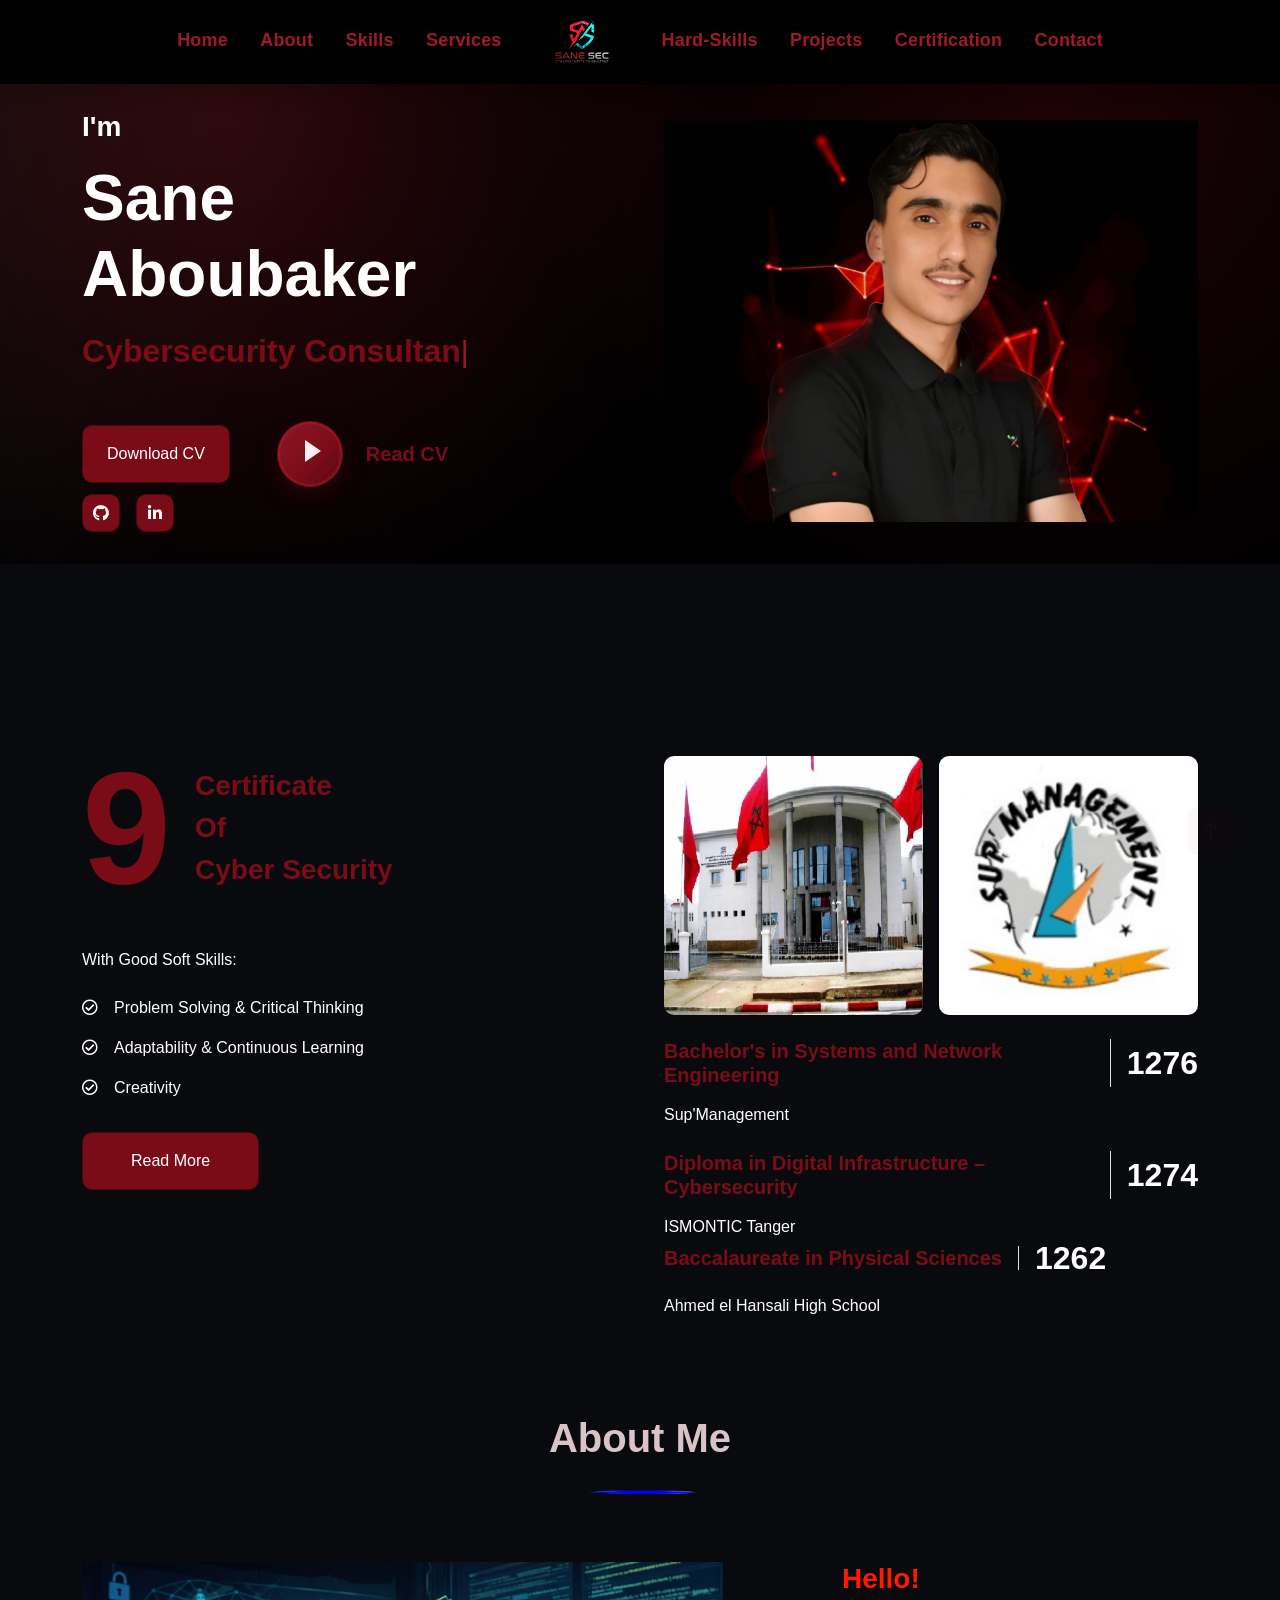
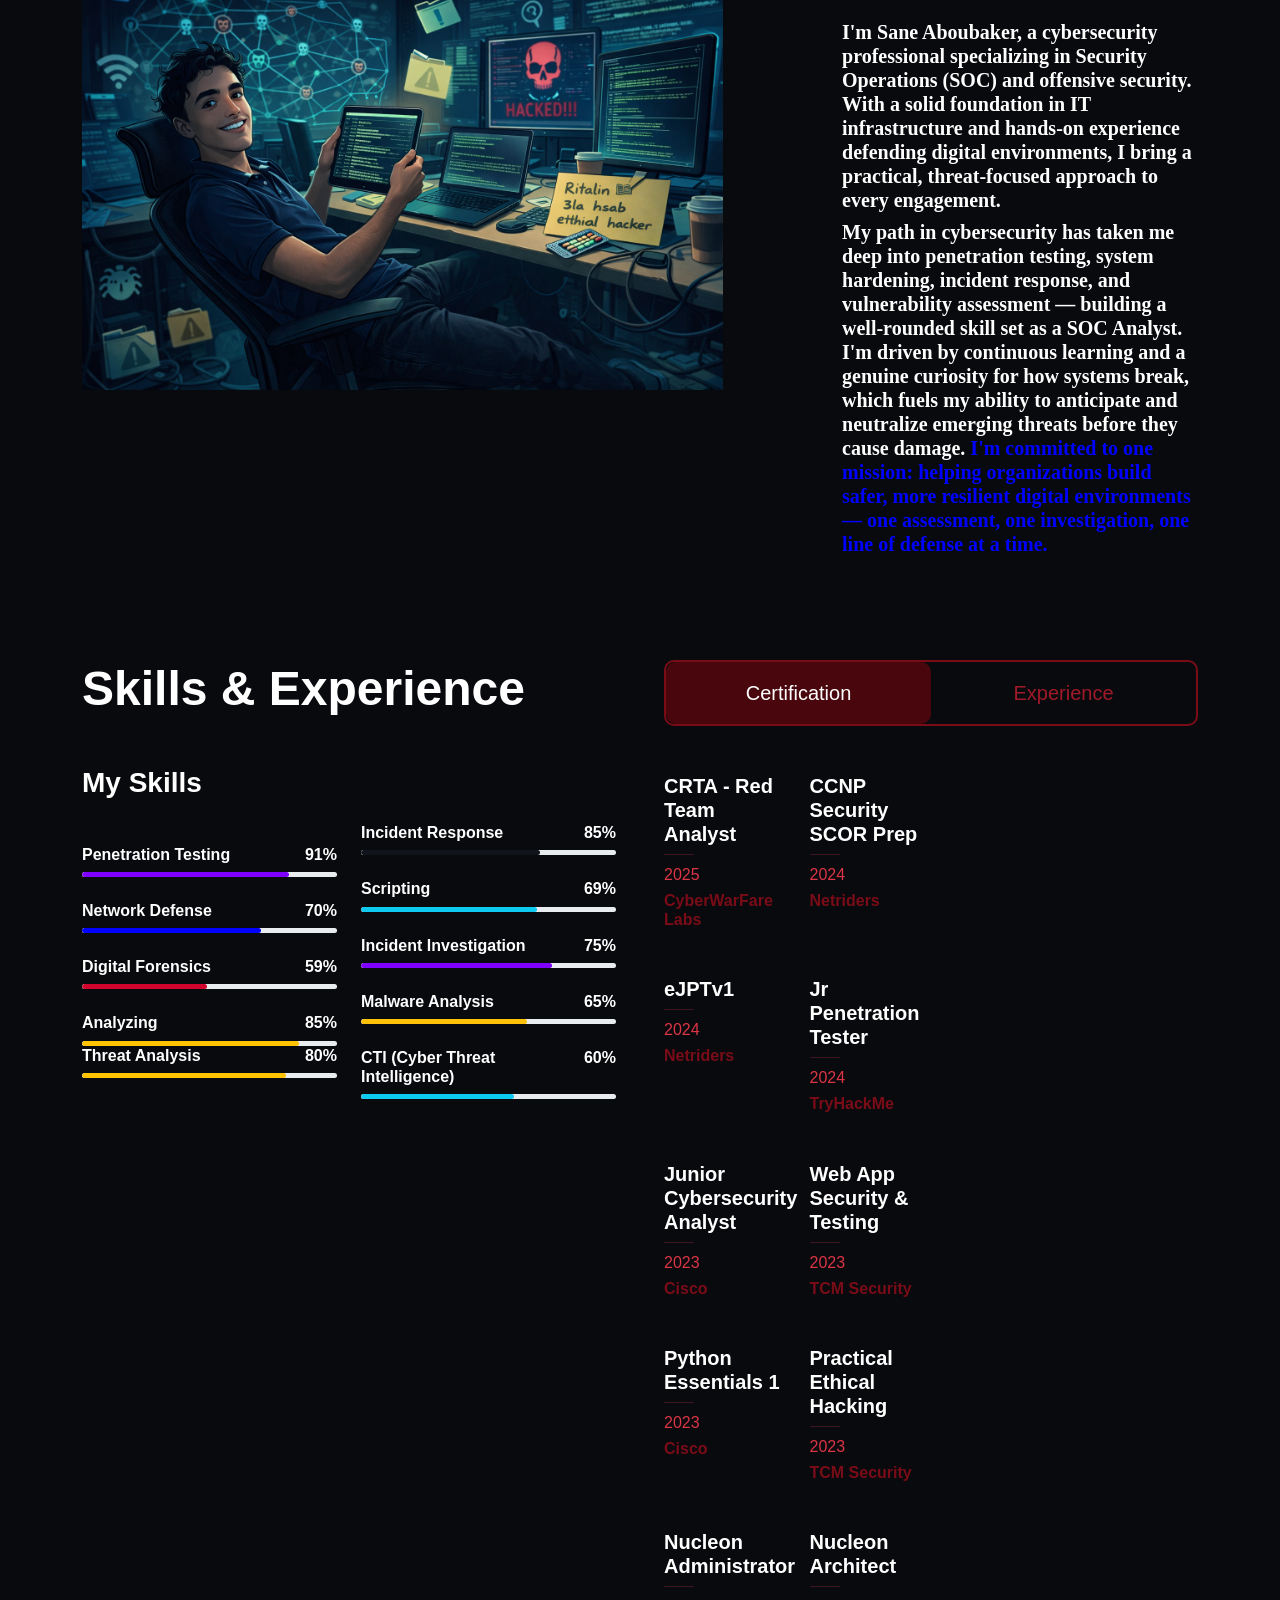
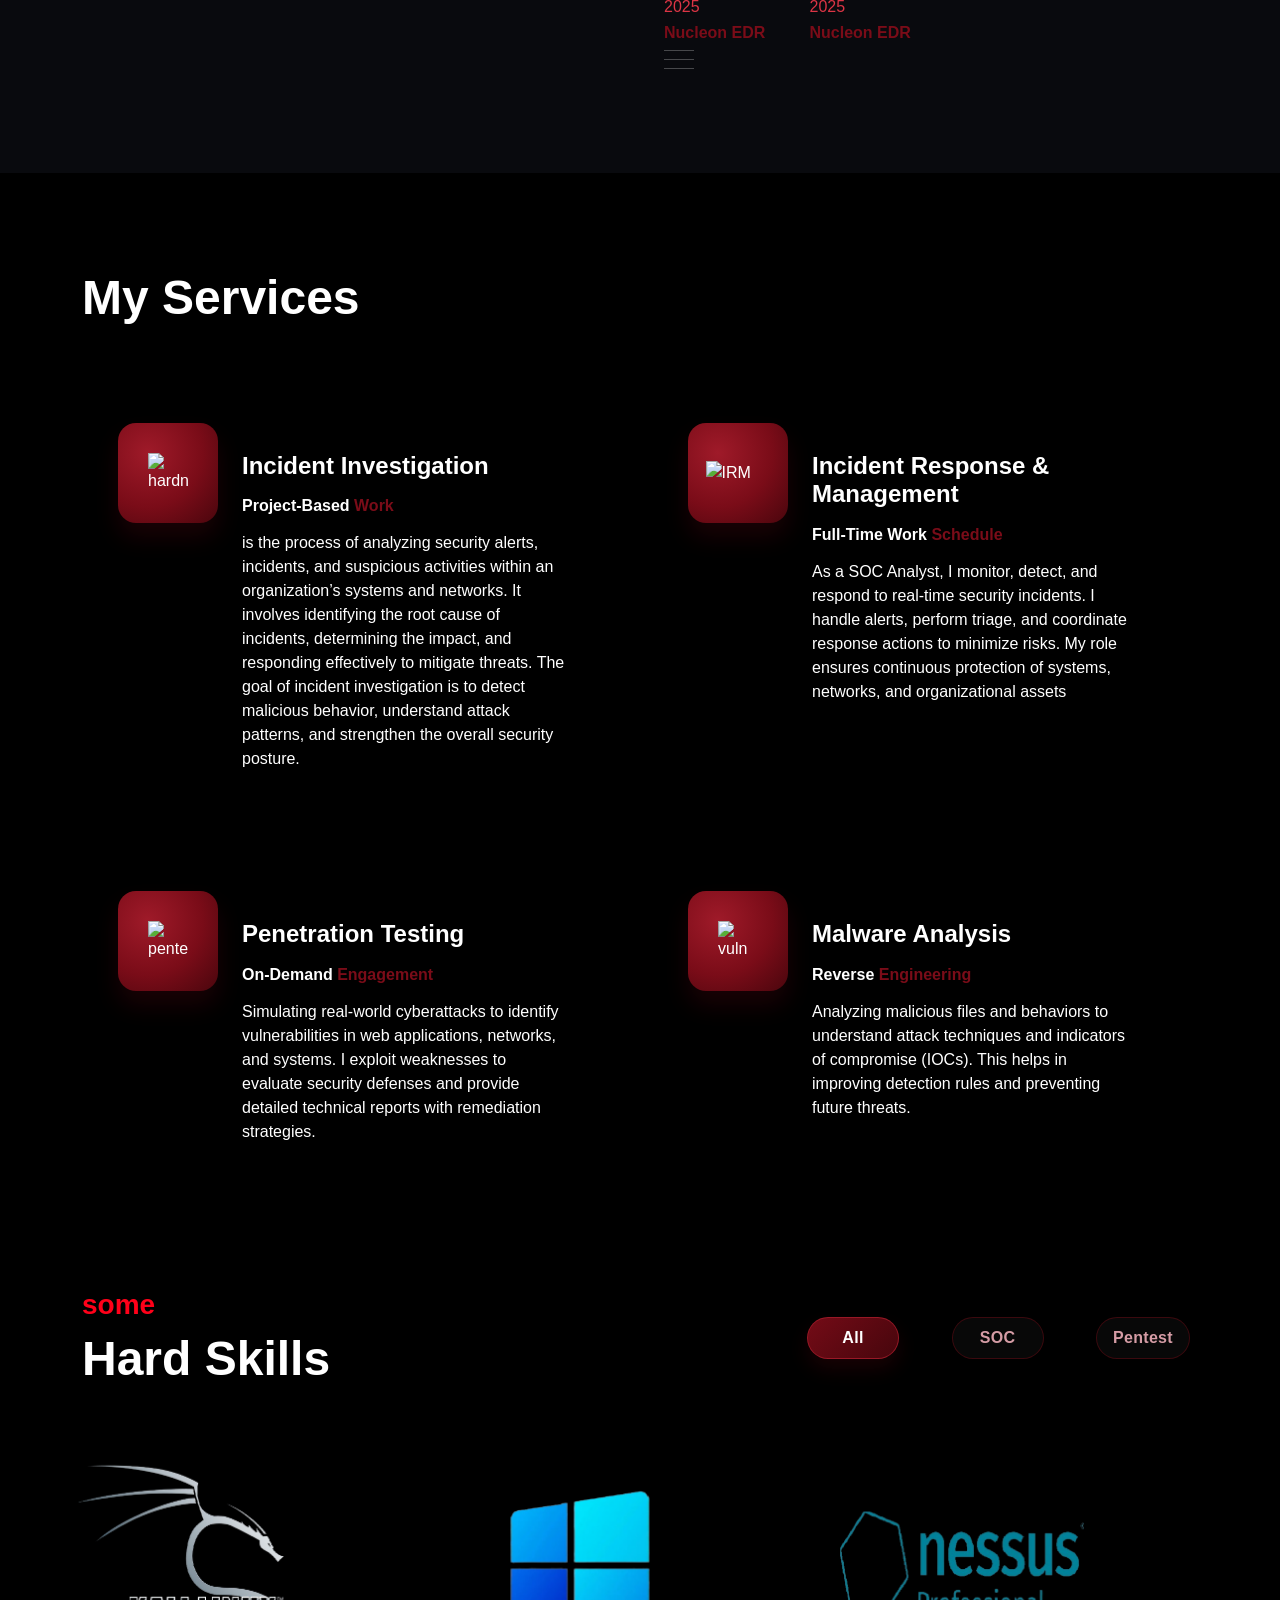
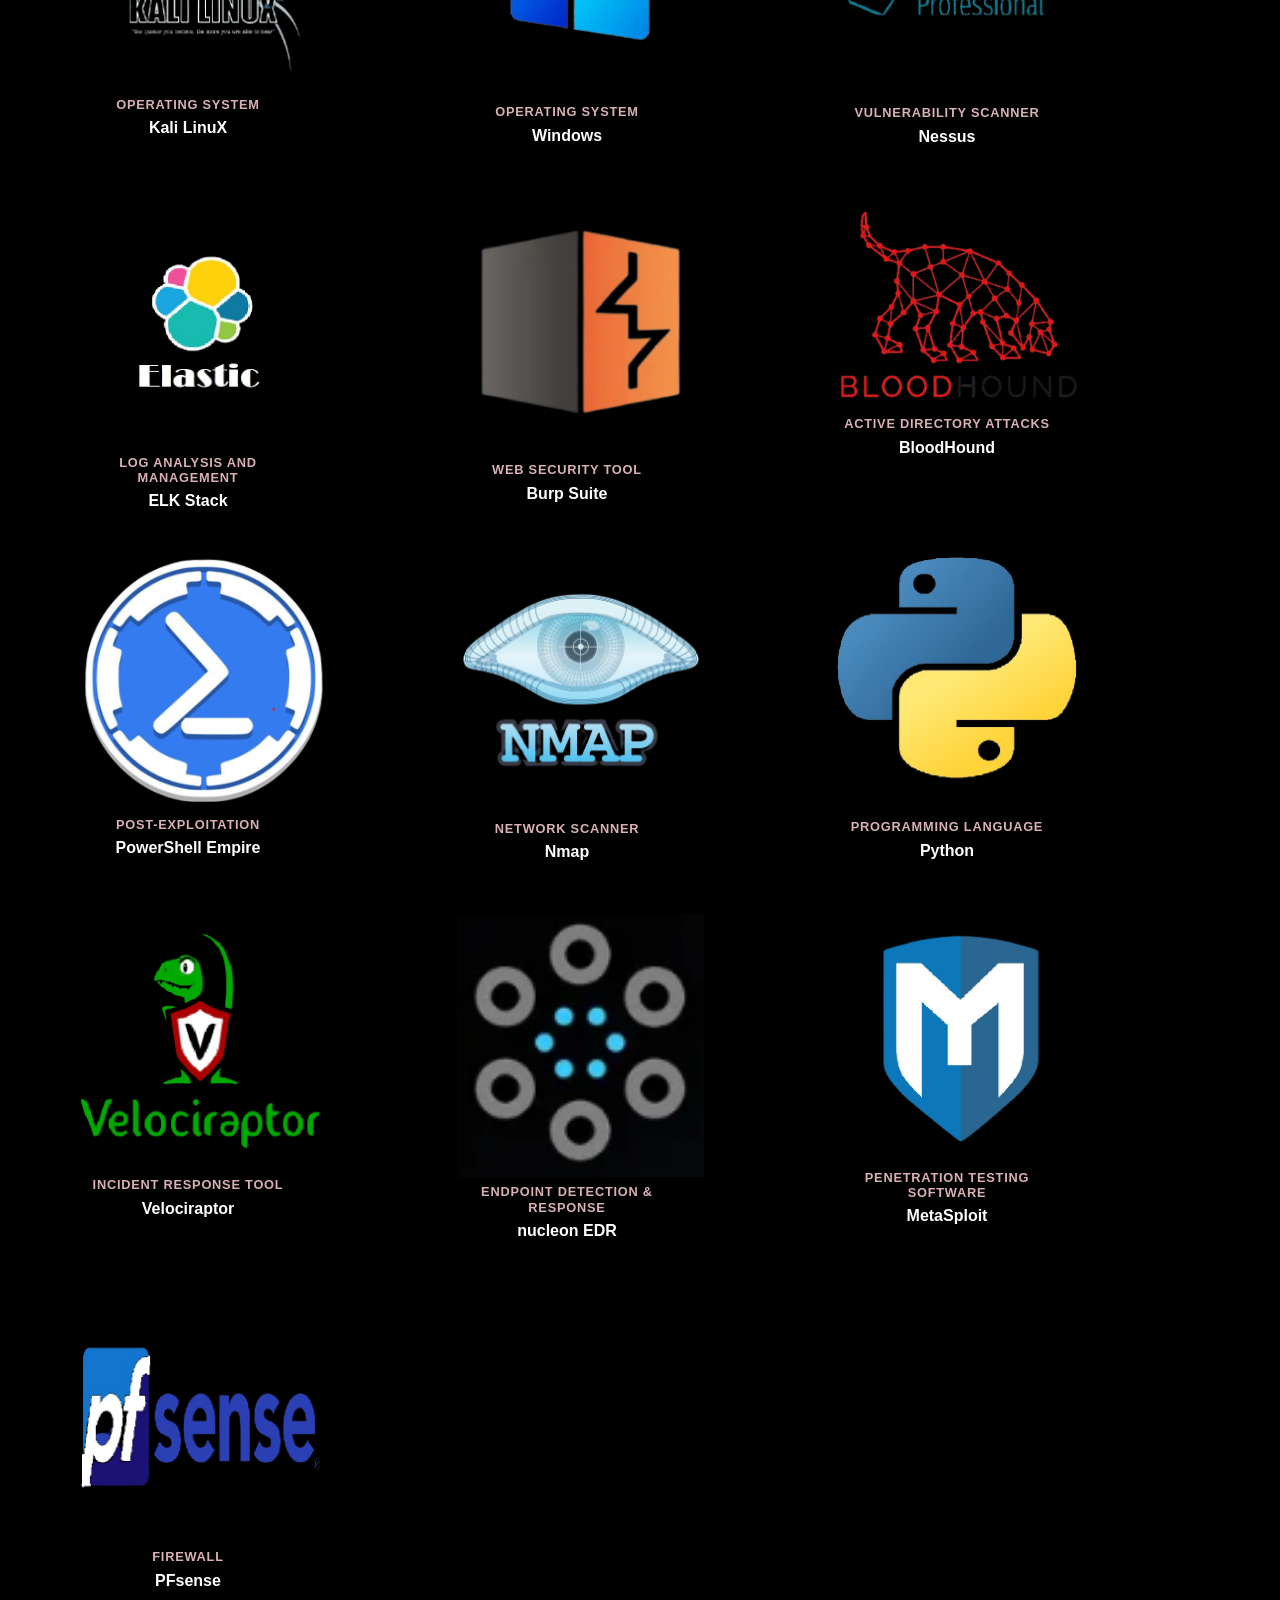
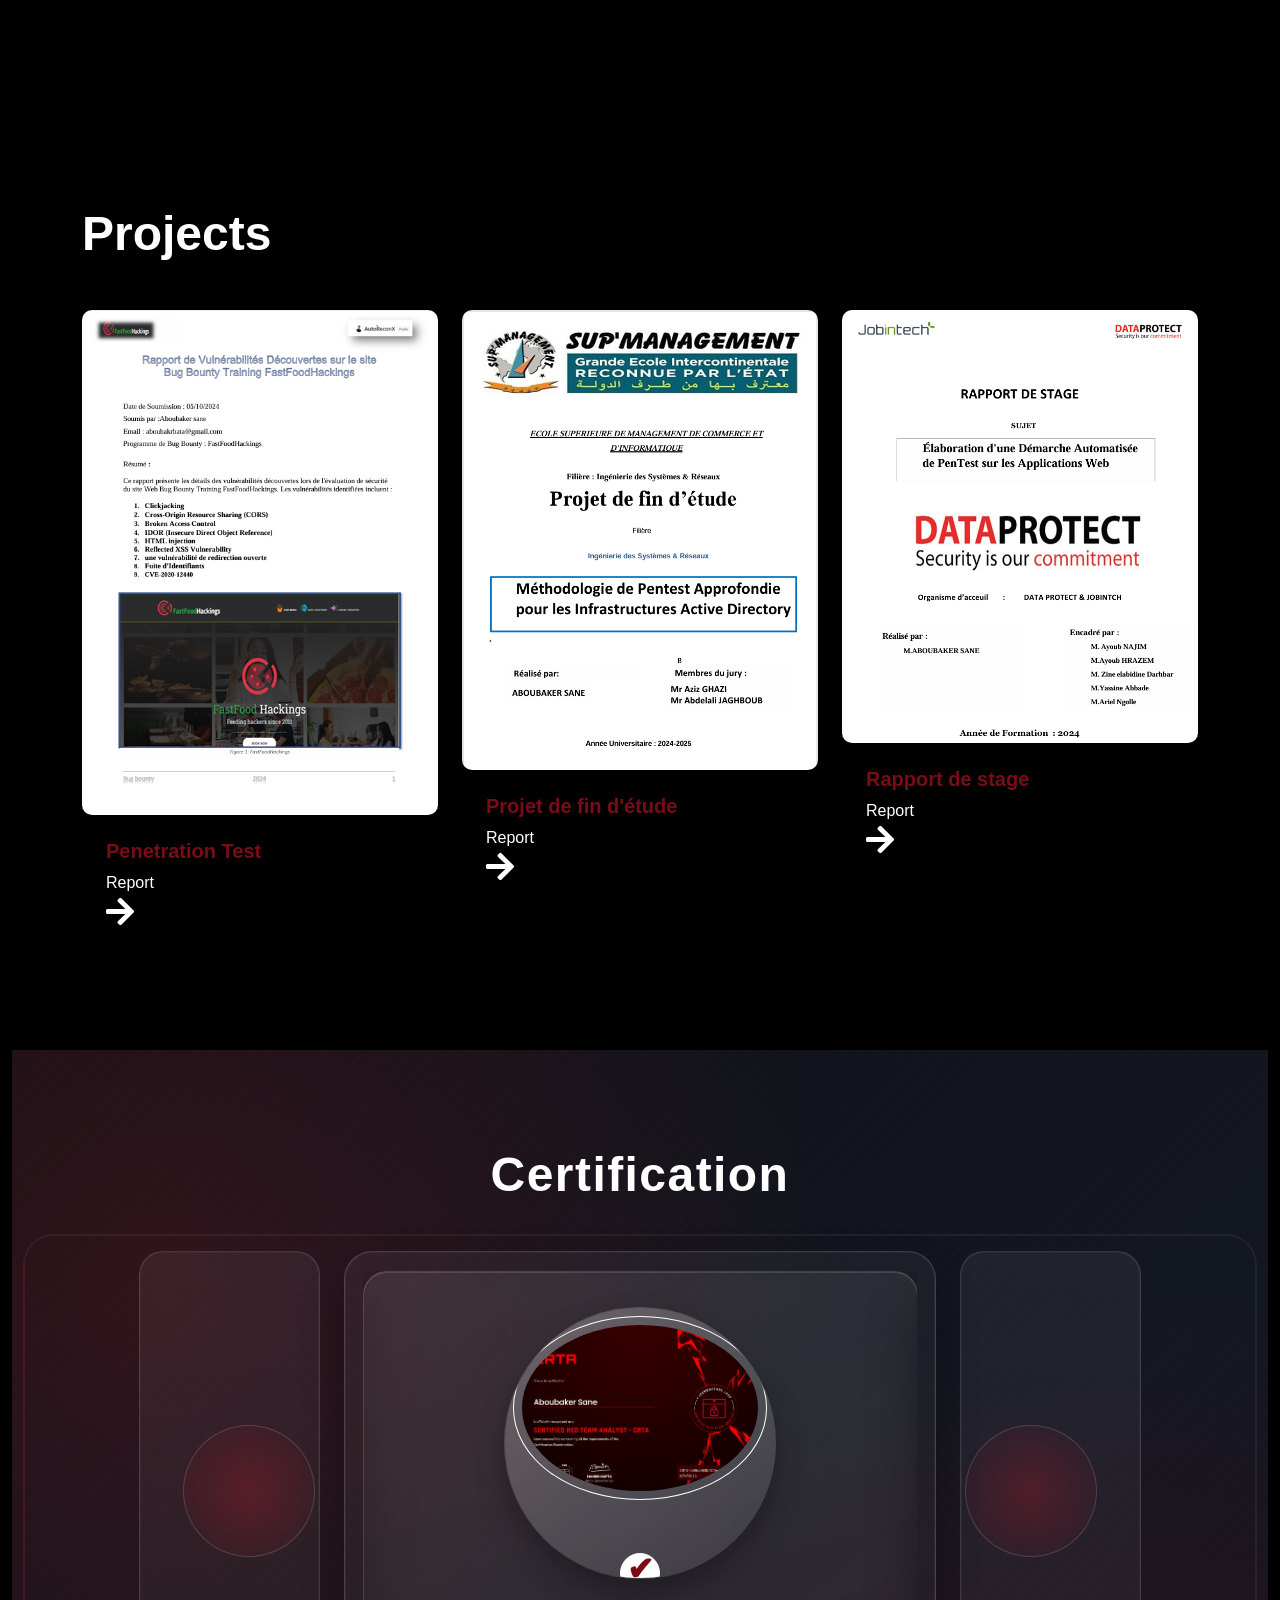
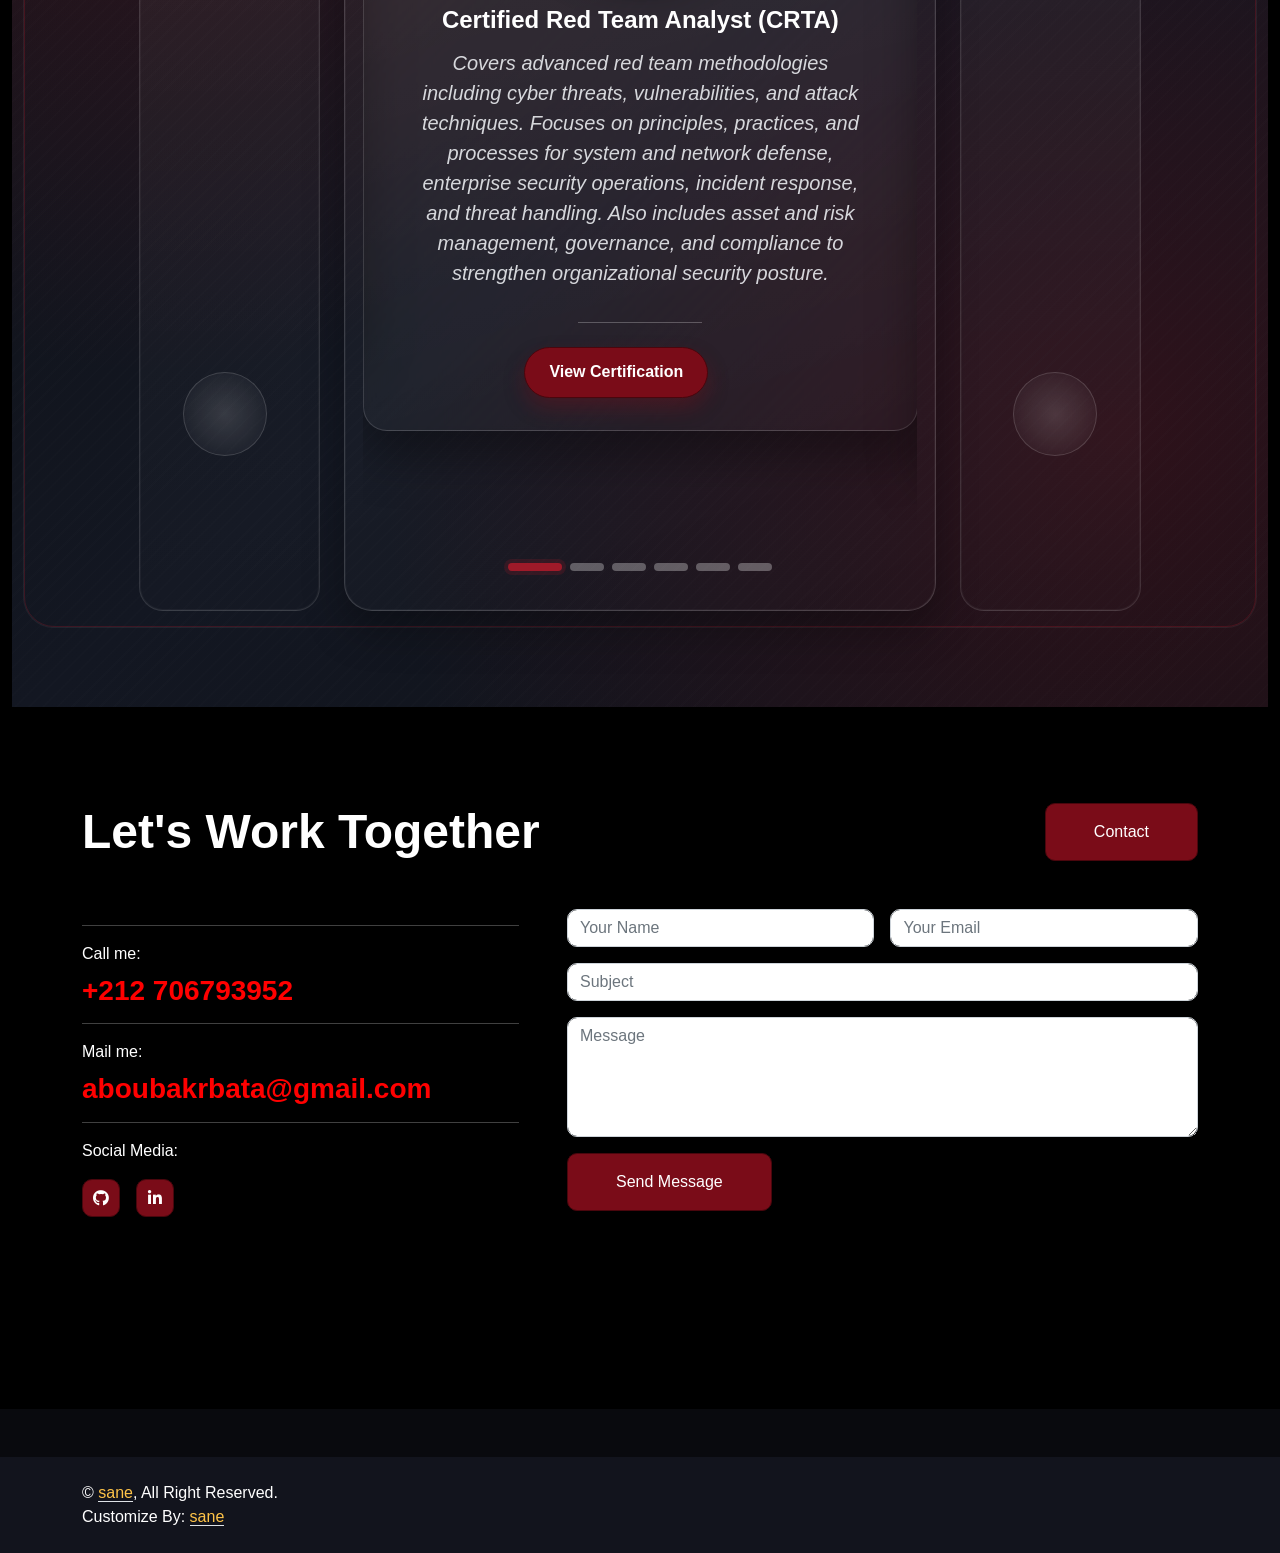
==== commit 26008de5: "Add files via upload" ====
--- a/index.html
+++ b/index.html
@@ -1,985 +1,989 @@
-<!-- This website was designed using HTML Codex and Distributed By ThemeWagon However, major radical changes were made by Ayoub El Mejdoub to transform it into the current form. This was done to shorten the significant amount of time that one person might need to build this site. Time is money. -->
-<!DOCTYPE html>
-<html lang="en">
-
-<head>
-    <meta charset="utf-8">
-    <title>Sane aboubaker</title>
-    <link rel="shortcut icon" type="x-icon" href="https://i.imgur.com/GelV5xJ.png">
-    <meta content="width=device-width, initial-scale=1.0" name="viewport">
-    <meta content="" name="keywords">
-    <meta content="" name="description"> <!-- Favicon -->
-    <link href="." rel="icon"> <!-- Google Web Fonts -->
-    <link rel="preconnect" href="https://fonts.googleapis.com">
-    <link rel="preconnect" href="https://fonts.gstatic.com" crossorigin>
-    <link href="https://fonts.googleapis.com/css2?family=Open+Sans:wght@400;500;600;700;800&display=swap"
-        rel="stylesheet"> <!-- Icon Font Stylesheet -->
-    <link href="https://cdnjs.cloudflare.com/ajax/libs/font-awesome/5.10.0/css/all.min.css" rel="stylesheet">
-    <link href="https://cdn.jsdelivr.net/npm/bootstrap-icons@1.4.1/font/bootstrap-icons.css" rel="stylesheet">
-    <!-- Libraries Stylesheet -->
-    <link href="lib/animate/animate.min.css" rel="stylesheet">
-    <link href="lib/lightbox/css/lightbox.min.css" rel="stylesheet">
-    <link href="lib/owlcarousel/assets/owl.carousel.min.css" rel="stylesheet"> <!-- Customized Bootstrap Stylesheet -->
-    <link href="css/bootstrap.min.css" rel="stylesheet"> <!-- Template Stylesheet -->
-    <link href="css/style.css" rel="stylesheet">
-    <style>
-        /* Fix: force profile photo in Home section to show fully (no crop), no matter what style.css does */
-        #home #profile-photo {
-            width: 100% !important;
-            aspect-ratio: 625 / 667 !important;
-            height: auto !important;
-            max-height: none !important;
-            min-height: 0 !important;
-            background-size: contain !important;
-            background-repeat: no-repeat !important;
-            background-position: center center !important;
-            position: static !important;
-            object-fit: unset !important;
-            overflow: visible !important;
-        }
-
-        #home,
-        #home .row,
-        #home .col-lg-6 {
-            overflow: visible !important;
-            height: auto !important;
-            max-height: none !important;
-        }
-
-        /* Fix: make the top navbar shorter */
-        nav.navbar {
-            padding-top: 0.4rem !important;
-            padding-bottom: 0.4rem !important;
-            min-height: 0 !important;
-        }
-
-        nav.navbar .navbar-brand img,
-        nav.navbar a[href="./img/bg-header.png"] img {
-            width: 130px !important;
-            height: auto !important;
-        }
-
-        nav.navbar .nav-link {
-            padding-top: 0.5rem !important;
-            padding-bottom: 0.5rem !important;
-        }
-
-        /* Fix: keep hero text from hiding behind the fixed navbar */
-        #home {
-            padding-top: 110px !important;
-        }
-
-        #home .col-lg-6.py-6 {
-            padding-top: 0 !important;
-        }
-    </style>
-</head>
-<body data-bs-spy="scroll" data-bs-target=".navbar" data-bs-offset="51"> <!-- Spinner Start -->
-    <div id="spinner"
-        class="show bg-white position-fixed translate-middle w-100 vh-100 top-50 start-50 d-flex align-items-center justify-content-center">
-        <div class="spinner-border text-primary" style="width: 3rem; height: 3rem;" role="status"> <span
-                class="sr-only">Loading...</span> </div>
-    </div> <!-- Spinner End --> <!-- Navbar Start -->
-    <nav class="navbar navbar-expand-lg bg-white navbar-light fixed-top shadow py-lg-0 px-4 px-lg-5 wow fadeIn"
-        data-wow-delay="0.1s"> <a href="index.html" class="navbar-brand d-block d-lg-none">
-            <h1 class="text-primary fw-bold m-0">sane-sec</h1>
-        </a> <button type="button" class="navbar-toggler" data-bs-toggle="collapse" data-bs-target="#navbarCollapse">
-            <span class="navbar-toggler-icon"></span> </button>
-        <div class="collapse navbar-collapse justify-content-between py-4 py-lg-0" id="navbarCollapse">
-            <div class="navbar-nav ms-auto py-0"> <a href="#home" class="nav-item nav-link active">Home</a> <a
-                    href="#about" class="nav-item nav-link">About</a> <a href="#skill"
-                    class="nav-item nav-link">Skills</a> <a href="#service" class="nav-item nav-link">Services</a>
-            </div>
-            <a href="./img/bg-header.png"><img src="img/brind-logo-sans.png" alt="logo" width="247px" /></a>
-            <div class="navbar-nav me-auto py-0"> <a href="#project" class="nav-item nav-link">Hard-Skills</a> <a
-                    href="#team" class="nav-item nav-link">Projects</a> <a href="#testimonial"
-                    class="nav-item nav-link">Certification</a> <a href="#contact" class="nav-item nav-link">Contact</a>
-            </div>
-        </div>
-    </nav> <!-- Navbar End --> <!-- Header Start -->
-    <div class="container-fluid bg-light my-6 mt-0" id="home">
-        <div class="container">
-            <div class="row g-5 align-items-center"> 
-                <div class="col-lg-6 py-6 pb-0 pt-lg-0">
-                    <h3 class="text-primary mb-3" style="color:white;">I'm</h3>
-                    <h1 class="display-3 mb-3" style="color:white;">Sane <br>Aboubaker</h1>
-                    <h2 class="typed-text-output d-inline"></h2>
-                    <div class="typed-text d-none"> Cybersecurity Consultant,  Red team Analyst
-                    </div>
-                    <div class="d-flex align-items-center pt-5">
-                        <a href="./doc/sane.pdf" download="" class="btn btn-primary py-3 px-4 me-5"
-                            target="_blank">Download CV</a>
-                        <a type="button" class="btn-play" href="./doc/sane.pdf" target="_blank">
-                            <span></span>
-                        </a>
-                        <h5 class="ms-4 mb-0 d-none d-sm-block">Read CV</h5>
-                    </div>
-                    <div class="d-flex pt-2">
-                        <a class="btn btn-square btn-primary me-3" href="https://github.com/Sane-Sec/" target="_blank">
-                            <i class="fab fa-github"></i>
-                        </a>
-
-                        <a class="btn btn-square btn-primary me-3"
-                            href="https://www.linkedin.com/in/aboubaker-sane-5a656a24a/" target="_blank">
-                            <i class="fab fa-linkedin-in"></i>
-                        </a>
-                    </div>
-                </div>
-                <div class="col-lg-6"> <img class="img-fluid" src="./img/profile.jpeg" alt=""> </div>
-            </div>
-        </div>
-    </div> <!-- Header End --> <!-- About Start -->
-    <div class="container-xxl py-6" id="about">
-        <div class="container">
-            <div class="row g-5">
-                <div class="col-lg-6 wow fadeInUp" data-wow-delay="0.1s">
-                    <div class="d-flex align-items-center mb-5">
-                        <div class="years flex-shrink-0 text-center me-4">
-                            <h1 class="display-1 mb-0" data-toggle="counter-up">10</h1>
-                            <h5 class="mb-0"></h5>
-                        </div>
-                        <h3 class="lh-base mb-0">Certificate <br>Of <br>Cyber Security</h3>
-                    </div>
-                    <p class="mb-4">With Good Soft Skills:</p>
-                    <p class="mb-3"><i class="far fa-check-circle text-primary me-3"></i>Problem Solving & Critical
-                        Thinking</p>
-                    <p class="mb-3"><i class="far fa-check-circle text-primary me-3"></i>Adaptability & Continuous
-                        Learning</p>
-                    <p class="mb-3"><i class="far fa-check-circle text-primary me-3"></i>Creativity</p> <a
-                        class="btn btn-primary py-3 px-5 mt-3"
-                        href="https://www.linkedin.com/in/aboubaker-sane-5a656a24a/details/certifications/">Read
-                        More</a>
-                </div>
-                <div class="col-lg-6 wow fadeInUp" data-wow-delay="0.5s">
-                    <div class="row g-3 mb-4">
-                        <div class="col-sm-6"> <img class="img-fluid rounded" src="img/about-1.jpg" alt=""> </div>
-                        <div class="col-sm-6"> <img class="img-fluid rounded" src="img/sup'mangement.jpeg" alt="">
-                        </div>
-                    </div>
-                    <div class="d-flex align-items-center mb-3">
-                        <h5 class="border-end pe-3 me-3 mb-0">Bachelor's in Systems and Network Engineering</h5>
-                        <h2 class="text-primary fw-bold mb-0" data-toggle="counter-up">2025</h2>
-                    </div>
-                    <p class="mb-4">Sup'Management</p>
-                    <div class="d-flex align-items-center mb-3">
-                        <h5 class="border-end pe-3 me-3 mb-0">Diploma in Digital Infrastructure – Cybersecurity</h5>
-                        <h2 class="text-primary fw-bold mb-0" data-toggle="counter-up">2023</h2>
-                    </div>
-                    <p class="mb-0">ISMONTIC Tanger</p>
-                    <div class="d-flex align-items-center mb-3">
-                        <h5 class="border-end pe-3 me-3 mb-0">Baccalaureate in Physical Sciences</h5>
-                        <h2 class="text-primary fw-bold mb-0" data-toggle="counter-up">2019</h2>
-                    </div>
-                    <p class="mb-0">Ahmed el Hansali High School</p>
-                </div>
-            </div>
-        </div>
-    </div>
-    </div>
-    <div class="section-heading-wrap text-center mb-5">
-        <h1><span class="gsap-reveal" style="color: #d8c3c7;">About Me</span></h1> <img src="img/line.png" alt="divider"
-            width="150"> </span>
-    </div>
-    <div class="row mt-5 justify-content-between">
-        <div class="col-lg-7 mb-5 mb-lg-0">
-            <figure class="dotted-bg gsap-reveal-img "> <img src="img/About Me.png" alt="Image" class="img-fluid">
-            </figure>
-        </div>
-        <div class="col-lg-4 pr-lg-5">
-             <h3 class="mb-4 heading-h3"><span class="gsap-reveal" style="color: #FF1900;">Hello!
-                                </span></h3>
-                            <h5 style="font-family: 'Times New Roman', Times, serif;color:#fff">I'm Sane Aboubaker, a
-                                cybersecurity professional specializing in Security Operations (SOC) and offensive
-                                security. With a solid foundation in IT infrastructure and hands-on experience
-                                defending digital environments, I bring a practical, threat-focused approach to every
-                                engagement.</h5>
-                            <h5 style="font-family: 'Times New Roman', Times, serif;color:#fff">My path in
-                                cybersecurity has taken me deep into penetration testing, system hardening, incident
-                                response, and vulnerability assessment — building a well-rounded skill set as a SOC
-                                Analyst. I'm driven by continuous learning and a genuine curiosity for how systems
-                                break, which fuels my ability to anticipate and neutralize emerging threats before
-                                they cause damage. <span style="color: #0000FF;">I'm committed to one mission: helping
-                                    organizations build safer, more resilient digital environments — one assessment,
-                                    one investigation, one line of defense at a time.</span>
-                            </h5>
-        </div>
-    </div>
-    </div>
-    </div> <!-- About End --> <!-- Skills Start -->
-    <div class="container-xxl py-6 pb-5" id="skill">
-        <div class="container">
-            <div class="row g-5">
-                <div class="col-lg-6 wow fadeInUp" data-wow-delay="0.1s">
-                    <h1 class="display-5 mb-5" style="color: white;">Skills & Experience</h1>
-                    <h3 class="mb-4" style="color: white;">My Skills</h3>
-                    <div class="row align-items-center">
-                        <div class="col-md-6">
-                            <div class="skill mb-4">
-                                <div class="d-flex justify-content-between">
-                                    <h6 class="font-weight-bold" style="color: white;">Penetration Testing</h6>
-                                    <h6 class="font-weight-bold" style="color: white;">91%</h6>
-                                </div>
-                                <div class="progress">
-                                    <div class="progress-bar bg-primary" role="progressbar" aria-valuenow="81"
-                                        aria-valuemin="0" aria-valuemax="100"></div>
-                                </div>
-                            </div>
-                            <div class="skill mb-4">
-                                <div class="d-flex justify-content-between">
-                                    <h6 class="font-weight-bold" style="color: white;">Network Defense</h6>
-                                    <h6 class="font-weight-bold" style="color: white;">70%</h6>
-                                </div>
-                                <div class="progress">
-                                    <div class="progress-bar bg-windows" role="progressbar" aria-valuenow="70"
-                                        aria-valuemin="0" aria-valuemax="100"></div>
-                                </div>
-                            </div>
-                            <div class="skill mb-4">
-                                <div class="d-flex justify-content-between">
-                                    <h6 class="font-weight-bold" style="color: white;">Digital Forensics</h6>
-                                    <h6 class="font-weight-bold" style="color: white;">59%</h6>
-                                </div>
-                                <div class="progress">
-                                    <div class="progress-bar bg-meta" role="progressbar" aria-valuenow="49"
-                                        aria-valuemin="0" aria-valuemax="100"></div>
-                                </div>
-                            </div>
-                            <div class="skill mb-4">
-                                <div class="d-flex justify-content-between">
-                                    <h6 class="font-weight-bold" style="color: white;">Analyzing</h6>
-                                    <h6 class="font-weight-bold" style="color: white;">85%</h6>
-                                </div>
-                                <div class="progress">
-                                    <div class="progress-bar bg-danger" role="progressbar" aria-valuenow="85"
-                                        aria-valuemin="0" aria-valuemax="100"></div>
-                                </div>
-                                <div class="skill mb-4">
-                                    <div class="d-flex justify-content-between">
-                                        <h6 class="font-weight-bold" style="color: white;">Threat Analysis</h6>
-                                        <h6 class="font-weight-bold" style="color: white;">80%</h6>
-                                    </div>
-                                    <div class="progress">
-                                        <div class="progress-bar bg-danger" role="progressbar" aria-valuenow="80"></div>
-                                    </div>
-                                </div>
-                            </div>
-                        </div>
-                        <div class="col-md-6">
-
-                            <div class="skill mb-4">
-                                <div class="d-flex justify-content-between">
-                                    <h6 class="font-weight-bold" style="color: white;">Incident Response</h6>
-                                    <h6 class="font-weight-bold" style="color: white;">85%</h6>
-                                </div>
-                                <div class="progress">
-                                    <div class="progress-bar bg-dark" role="progressbar" aria-valuenow="70"
-                                        aria-valuemin="0" aria-valuemax="100"></div>
-                                </div>
-                            </div>
-                            <div class="skill mb-4">
-                                <div class="d-flex justify-content-between">
-                                    <h6 class="font-weight-bold" style="color: white;">Scripting</h6>
-                                    <h6 class="font-weight-bold" style="color: white;">69%</h6>
-                                </div>
-                                <div class="progress">
-                                    <div class="progress-bar bg-info" role="progressbar" aria-valuenow="69"
-                                        aria-valuemin="0" aria-valuemax="100"></div>
-                                </div>
-                            </div>
-
-                            <div class="skill mb-4">
-                                <div class="d-flex justify-content-between">
-                                    <h6 class="font-weight-bold" style="color: white;">Incident Investigation</h6>
-                                    <h6 class="font-weight-bold" style="color: white;">75%</h6>
-                                </div>
-                                <div class="progress">
-                                    <div class="progress-bar bg-primary" role="progressbar" aria-valuenow="75"></div>
-                                </div>
-                            </div>
-
-                            <div class="skill mb-4">
-                                <div class="d-flex justify-content-between">
-                                    <h6 class="font-weight-bold" style="color: white;">Malware Analysis</h6>
-                                    <h6 class="font-weight-bold" style="color: white;">65%</h6>
-                                </div>
-                                <div class="progress">
-                                    <div class="progress-bar bg-warning" role="progressbar" aria-valuenow="65"></div>
-                                </div>
-                            </div>
-
-                            <div class="skill mb-4">
-                                <div class="d-flex justify-content-between">
-                                    <h6 class="font-weight-bold" style="color: white;">CTI (Cyber Threat Intelligence)
-                                    </h6>
-                                    <h6 class="font-weight-bold" style="color: white;">60%</h6>
-                                </div>
-                                <div class="progress">
-                                    <div class="progress-bar bg-info" role="progressbar" aria-valuenow="60"></div>
-                                </div>
-                            </div>
-                        </div>
-                    </div>
-                </div>
-                <div class="col-lg-6 wow fadeInUp" data-wow-delay="0.5s">
-                    <ul class="nav nav-pills rounded border border-2 border-primary mb-5">
-                        <li class="nav-item w-50"> <button class="nav-link w-100 py-3 fs-5 active" data-bs-toggle="pill"
-                                href="#tab-1">Certification</button> </li>
-                        <li class="nav-item w-50"> <button class="nav-link w-100 py-3 fs-5" data-bs-toggle="pill"
-                                href="#tab-2">Experience</button> </li>
-                    </ul>
-                    <div class="col-lg-6 wow fadeInUp" data-wow-delay="0.5s">
-                        <div class="tab-content">
-                            <div id="tab-1" class="tab-pane fade show p-0 active">
-                                <div class="row gy-5 gx-4">
-                                    <div class="col-sm-6">
-                                        <h5 style="color: white;">CRTA - Red Team Analyst</h5>
-                                        <hr class="text-danger my-2">
-                                        <p class="text-danger mb-1">2025</p>
-                                        <h6 class="mb-0">CyberWarFare Labs</h6>
-                                    </div>
-                                    <div class="col-sm-6">
-                                        <h5 style="color: white;">CCNP Security SCOR Prep</h5>
-                                        <hr class="text-danger my-2">
-                                        <p class="text-danger mb-1">2024</p>
-                                        <h6 class="mb-0">Netriders</h6>
-                                    </div>
-                                    <div class="col-sm-6">
-                                        <h5 style="color: white;">eJPTv1</h5>
-                                        <hr class="text-danger my-2">
-                                        <p class="text-danger mb-1">2024</p>
-                                        <h6 class="mb-0">Netriders</h6>
-                                    </div>
-                                    <div class="col-sm-6">
-                                        <h5 style="color: white;">Jr Penetration Tester</h5>
-                                        <hr class="text-danger my-2">
-                                        <p class="text-danger mb-1">2024</p>
-                                        <h6 class="mb-0">TryHackMe</h6>
-                                    </div>
-                                    <div class="col-sm-6">
-                                        <h5 style="color: white;">Junior Cybersecurity Analyst</h5>
-                                        <hr class="text-danger my-2">
-                                        <p class="text-danger mb-1">2023</p>
-                                        <h6 class="mb-0">Cisco</h6>
-                                    </div>
-                                    <div class="col-sm-6">
-                                        <h5 style="color: white;">Web App Security & Testing</h5>
-                                        <hr class="text-danger my-2">
-                                        <p class="text-danger mb-1">2023</p>
-                                        <h6 class="mb-0">TCM Security</h6>
-                                    </div>
-                                    <div class="col-sm-6">
-                                        <h5 style="color: white;">Python Essentials 1</h5>
-                                        <hr class="text-danger my-2">
-                                        <p class="text-danger mb-1">2023</p>
-                                        <h6 class="mb-0">Cisco</h6>
-                                    </div>
-                                    <div class="col-sm-6">
-                                        <h5 style="color: white;">Practical Ethical Hacking</h5>
-                                        <hr class="text-danger my-2">
-                                        <p class="text-danger mb-1">2023</p>
-                                        <h6 class="mb-0">TCM Security</h6>
-                                    </div>
-                                    <div class="col-sm-6">
-                                        <h5 style="color: white;">Nucleon Administrator</h5>
-                                        <hr class="text-danger my-2">
-                                        <p class="text-danger mb-1">2025</p>
-                                        <h6 class="mb-0">Nucleon EDR</h6>
-                                    </div>
-                                    <div class="col-sm-6">
-                                        <h5 style="color: white;">Nucleon Architect</h5>
-                                        <hr class="text-danger my-2">
-                                        <p class="text-danger mb-1">2025</p>
-                                        <h6 class="mb-0">Nucleon EDR</h6>
-                                    </div>
-                                </div>
-                            </div>
-
-                            <div id="tab-2" class="tab-pane fade show p-0">
-                                <div class="row gy-5 gx-4">
-                                    <div class="col-sm-6">
-                                        <h5 style="color: rgb(150, 12, 243);">MDR Security Analyst</h5>
-                                         <!-- Logo -->
-                                        <img src="img/nucleon-security.png" alt="company logo" width="40px"
-                                            style="margin-top: 10px;">
-                                        <hr class="text-primary my-2">
-                                        <p class="text-primary mb-1">10 mois 2025</p>
-                                        <h6 style="color: rgb(185, 178, 190);class="mb-0">Nucleon security</h6>
-
-                                       
-                                    </div>
-                                </div>
-
- <div id="tab-2" class="tab-pane fade show p-0"></div>
-                                <div class="row gy-5 gx-4">
-                                    <div class="col-sm-6">
-                                        <h5 style="color: rgb(150, 12, 243);">Jr Penetration Tester</h5>
-                                          <!-- Logo -->
-                                        <img src="img/dataprotect.png" alt="company logo" width="40px"
-                                            style="margin-top: 10px;">
-                                        <hr class="text-primary my-2">
-                                        <p class="text-primary mb-1">8 mois 2024</p>
-                                        <h6 style="color: rgb(185, 178, 190);class="mb-0">DataProtect</h6>
-
-                                      
-                                    </div>
-                                </div>
-
-
-                                <div class="row gy-5 gx-4">
-                                    <div class="col-sm-6">
-                                        <h5 style="color: rgb(150, 12, 243);">Analyste SOC</h5>
-                                        <!-- Logo -->
-                                        <img src="img/Délégation.png" alt="company logo" width="40px"
-                                            style="margin-top: 10px;">
-                                        <hr class="text-primary my-2">
-                                        <p class="text-primary mb-1">1 mois 05-2023</p>
-                                        <h6 style="color: rgb(185, 178, 190);class="mb-0">Délégation préfectorale de tanger assilah</h6>
-
-                                        
-                                    </div>
-                                </div>
-                            </div>
-
-                            <div class="col-sm-6">
-                                <h5 style="color: white;"></h5>
-                                <hr class="text-primary my-2">
-                                <p class="text-primary mb-1"></p>
-                                <h6 class="mb-0"></h6>
-                            </div>
-                            <div class="col-sm-6">
-                                <h5 style="color: white;"></h5>
-                                <hr class="text-primary my-2">
-                                <p class="text-primary mb-1"></p>
-                                <h6 class="mb-0"></h6>
-                            </div>
-                            <div class="col-sm-6">
-                                <h5 style="color: white;"></h5>
-                                <hr class="text-primary my-2">
-                                <p class="text-primary mb-1"></p>
-                                <h6 class="mb-0"></h6>
-                            </div>
-                        </div>
-                    </div>
-                </div>
-            </div>
-        </div>
-    </div>
-    </div> <!-- Skills End --> <!-- Service Start -->
-    <div class="container-fluid bg-light my-5 py-6" id="service">
-        <div class="container">
-            <div class="row g-5 mb-5 wow fadeInUp" data-wow-delay="0.1s">
-                <div class="col-lg-6">
-                    <h1 class="display-5 mb-0" style="color: white;">My Services</h1>
-                </div>
-
-                <div class="row g-4">
-                    <div class="col-lg-6 wow fadeInUp" data-wow-delay="0.1s">
-                        <div class="service-item d-flex flex-column flex-sm-row bg-white rounded h-100 p-4 p-lg-5">
-                            <div class="bg-icon flex-shrink-0 mb-3"> <img
-                                    src="https://img.icons8.com/fluency/96/search.png" alt="hardning"
-                                    width="40px" /></a>
-                            </div>
-                            <div class="ms-sm-4">
-                                <h4 class="mb-3" style="color: white;"><br>Incident Investigation</h4>
-                                <h6 class="mb-3"><span class="text-primary">Project-Based </span>Work</h6> <span> is the
-                                    process of analyzing security alerts, incidents, and suspicious activities
-                                    within an organization’s systems and networks. It involves identifying the root
-                                    cause
-                                    of incidents, determining the impact, and responding effectively to mitigate
-                                    threats.
-                                    The goal of incident investigation is to detect malicious behavior, understand
-                                    attack
-                                    patterns, and strengthen the overall security posture.</span>
-                            </div>
-                        </div>
-                    </div>
-                    <div class="col-lg-6 wow fadeInUp" data-wow-delay="0.3s">
-                        <div class="service-item d-flex flex-column flex-sm-row bg-white rounded h-100 p-4 p-lg-5">
-                            <div class="bg-icon flex-shrink-0 mb-3"><img
-                                    src="https://img.icons8.com/fluency/96/security-checked.png" alt="IRM"
-                                    width="65px" /></a> </div>
-                            <div class="ms-sm-4">
-                                <h4 class="mb-3" style="color: white;"><br>Incident Response & Management</h4>
-                                <h6 class="mb-3"><span class="text-primary">Full-Time Work </span>Schedule</h6>
-                                <span>As a SOC Analyst, I monitor, detect, and respond to real-time security incidents.
-                                    I handle alerts, perform triage, and coordinate response actions to minimize risks.
-                                    My role ensures continuous protection of systems, networks, and organizational
-                                    assets
-                                </span>
-                            </div>
-                        </div>
-                    </div>
-                    <div class="col-lg-6 wow fadeInUp" data-wow-delay="0.1s">
-                        <div class="service-item d-flex flex-column flex-sm-row bg-white rounded h-100 p-4 p-lg-5">
-                            <div class="bg-icon flex-shrink-0 mb-3"><img
-                                    src="https://img.icons8.com/fluency/96/hacker.png" alt="pentest" width="40px" /></a>
-                            </div>
-                            <div class="ms-sm-4">
-                                <h4 class="mb-3" style="color: white;"><br>Penetration Testing</h4>
-                                <h6 class="mb-3"><span class="text-primary">On-Demand </span>Engagement</h6>
-                                <span>Simulating
-                                    real-world cyberattacks to identify vulnerabilities in web applications, networks,
-                                    and
-                                    systems.
-                                    I exploit weaknesses to evaluate security defenses and provide detailed technical
-                                    reports with remediation strategies.
-                                </span></span>
-                            </div>
-                        </div>
-                    </div>
-                    <div class="col-lg-6 wow fadeInUp" data-wow-delay="0.3s">
-                        <div class="service-item d-flex flex-column flex-sm-row bg-white rounded h-100 p-4 p-lg-5">
-                            <div class="bg-icon flex-shrink-0 mb-3"><img
-                                    src="https://img.icons8.com/fluency/96/virus.png" alt="vuln" width="40px" /></a>
-                            </div>
-                            <div class="ms-sm-4">
-                                <h4 class="mb-3" style="color: white;"><br>Malware Analysis</h4>
-                                <h6 class="mb-3"><span class="text-primary">Reverse </span>Engineering</h6>
-                                <span>Analyzing
-                                    malicious files and behaviors to understand attack techniques and indicators of
-                                    compromise (IOCs).
-                                    This helps in improving detection rules and preventing future threats. </span>
-                            </div>
-                        </div>
-                    </div>
-                </div>
-            </div>
-        </div> <!-- Service End --> <!-- Hard Skills Start -->
-        <div class="container-xxl py-6 pt-5" id="project">
-            <div class="container">
-                <div class="row g-5 mb-5 align-items-center wow fadeInUp" data-wow-delay="0.1s">
-                    <div class="col-lg-6">
-                        <h3 style="color: #ff0019;">some </h3>
-                        <h1 class="display-5 mb-0" style="color: white;">Hard Skills</h1>
-                    </div>
-                    <div class="col-lg-6 text-lg-end">
-                        <ul class="list-inline mx-n3 mb-0" id="portfolio-flters">
-                            <li class="mx-4 active" data-filter="*">All</li>
-                            <li class="mx-4" data-filter=".first">SOC</li>
-                            <li class="mx-4" data-filter=".second">Pentest</li>
-                        </ul>
-                    </div>
-                </div>
-                <div class="row g-4 portfolio-container wow fadeInUp" data-wow-delay="0.1s">
-                    <div class="col-lg-4 col-md-6 portfolio-item second"> <img class="img-fluid" src="img/hard0.png"
-                            width="247px" alt="..." />
-                        <div class="portfolio-box-caption">
-                            <div class="project-category text-white-50">Operating System</div>
-                            <div class="project-name">Kali LinuX</div>
-                        </div>
-                    </div>
-                    <div class="col-lg-4 col-md-6 portfolio-item"> <img class="img-fluid" src="img/hard1.png"
-                            width="247px" alt="..." />
-                        <div class="portfolio-box-caption">
-                            <div class="project-category text-white-50">Operating System</div>
-                            <div class="project-name">Windows</div>
-                        </div>
-                    </div>
-                    <div class="col-lg-4 col-md-6 portfolio-item second"> <img class="img-fluid" src="img/hard2.png"
-                            width="247px" alt="..." />
-                        <div class="portfolio-box-caption">
-                            <div class="project-category text-white-50">Vulnerability Scanner</div>
-                            <div class="project-name">Nessus</div>
-                        </div>
-                    </div>
-                    <div class="col-lg-4 col-md-6 portfolio-item first"> <img class="img-fluid" src="img/hard3.png"
-                            width="247px" alt="..." />
-                        <div class="portfolio-box-caption">
-                            <div class="project-category text-white-50">Log Analysis and Management</div>
-                            <div class="project-name"> ELK Stack</div>
-                        </div>
-                    </div>
-                    <div class="col-lg-4 col-md-6 portfolio-item second"> <img class="img-fluid"
-                            src="img/Burp-Suite.png" width="247px" alt="..." />
-                        <div class="portfolio-box-caption">
-                            <div class="project-category text-white-50">Web Security Tool</div>
-                            <div class="project-name">Burp Suite</div>
-                        </div>
-                    </div>
-                    <div class="col-lg-4 col-md-6 portfolio-item second"> <img class="img-fluid"
-                            src="img/BloodHound.png" width="247px" alt="..." />
-                        <div class="portfolio-box-caption">
-                            <div class="project-category text-white-50">Active Directory Attacks</div>
-                            <div class="project-name">BloodHound</div>
-                        </div>
-                    </div>
-                    <div class="col-lg-4 col-md-6 portfolio-item second"> <img class="img-fluid"
-                            src="img/PowerShell Empire.png" width="247px" alt="..." />
-                        <div class="portfolio-box-caption">
-                            <div class="project-category text-white-50">Post-Exploitation</div>
-                            <div class="project-name">PowerShell Empire</div>
-                        </div>
-                    </div>
-                    <div class="col-lg-4 col-md-6 portfolio-item second"> <img class="img-fluid" src="img/hard4.png"
-                            width="247px" alt="..." />
-                        <div class="portfolio-box-caption">
-                            <div class="project-category text-white-50">Network Scanner</div>
-                            <div class="project-name">Nmap</div>
-                        </div>
-                    </div>
-
-                    <div class="col-lg-4 col-md-6 portfolio-item"> <img class="img-fluid" src="img/hard5.png"
-                            width="247px" alt="..." />
-                        <div class="portfolio-box-caption">
-                            <div class="project-category text-white-50">Programming Language</div>
-                            <div class="project-name">Python</div>
-                        </div>
-                    </div>
-
-                    <div class="col-lg-4 col-md-6 portfolio-item first"> <img class="img-fluid" src="img/hard6.png"
-                            width="247px" alt="..." />
-                        <div class="portfolio-box-caption">
-                            <div class="project-category text-white-50">Incident Response Tool</div>
-                            <div class="project-name">Velociraptor</div>
-                        </div>
-                    </div>
-                    <div class="col-lg-4 col-md-6 portfolio-item first"> <img class="img-fluid"
-                            src="img/EDR-Nucleon.png" width="247px" alt="..." />
-                        <div class="portfolio-box-caption">
-                            <div class="project-category text-white-50">Endpoint Detection & Response</div>
-                            <div class="project-name">nucleon EDR</div>
-                        </div>
-                    </div>
-                    <div class="col-lg-4 col-md-6 portfolio-item second"> <img class="img-fluid" src="img/hard7.png"
-                            width="247px" alt="..." />
-                        <div class="portfolio-box-caption">
-                            <div class="project-category text-white-50">Penetration Testing Software</div>
-                            <div class="project-name">MetaSploit</div>
-                        </div>
-                    </div>
-                    <div class="col-lg-4 col-md-6 portfolio-item first"> <img class="img-fluid" src="img/hard8.png"
-                            width="247px" alt="..." />
-                        <div class="portfolio-box-caption">
-                            <div class="project-category text-white-50">Firewall</div>
-                            <div class="project-name">PFsense</div>
-                        </div>
-                    </div>
-                </div>
-            </div>
-        </div> <!-- Hard Skills End --> <!-- Projects Start -->
-        <div class="container-xxl py-6 pb-5" id="team">
-            <div class="container">
-                <div class="row g-5 mb-5 wow fadeInUp" data-wow-delay="0.1s">
-                    <div class="col-lg-6">
-                        <h1 class="display-5 mb-0" style="color: white;">Projects</h1>
-                    </div>
-                    <div class="col-lg-6 text-lg-end"> </div>
-                </div>
-                <div class="row g-4">
-                    <div class="col-lg-4 col-md-6 wow fadeInUp" data-wow-delay="0.1s">
-                        <div class="team-item position-relative"> <img class="img-fluid rounded"
-                                src="img/Proge-personel.png" alt="">
-                            <div class="team-text bg-white rounded-end p-4">
-                                <div>
-                                    <h5>Penetration Test</h5> <span>Report</span>
-                                </div> <a class="fa fa-arrow-right fa-2x text-primary"
-                                    href="./doc/proger psrsonel (1).pdf" target="_blank"></a>
-                            </div>
-                        </div>
-                    </div>
-                    <div class="col-lg-4 col-md-6 wow fadeInUp" data-wow-delay="0.3s">
-                        <div class="team-item position-relative"> <img class="img-fluid rounded" src="img/sup-proge.png"
-                                alt="">
-                            <div class="team-text bg-white rounded-end p-4">
-                                <div>
-                                    <h5>Projet de fin d'étude</h5> <span>Report</span>
-                                </div> <a class="fa fa-arrow-right fa-2x text-primary" href="./doc/ABOUBAKER_SANE.pdf"
-                                    target="_blank"></a>
-                            </div>
-                        </div>
-                    </div>
-                    <div class="col-lg-4 col-md-6 wow fadeInUp" data-wow-delay="0.3s">
-                        <div class="team-item position-relative"> <img class="img-fluid rounded" src="img/pfa-stage.png"
-                                alt="">
-                            <div class="team-text bg-white rounded-end p-4">
-                                <div>
-                                    <h5>Rapport de stage</h5> <span>Report</span>
-                                </div> <a class="fa fa-arrow-right fa-2x text-primary" href="./doc/pfa stage.pdf"
-                                    target="_blank"></a>
-                            </div>
-                        </div>
-                    </div>
-                </div>
-            </div>
-        </div> <!-- Projects End --> <!-- Certification Start -->
-        <div class="container-fluid py-5 my-5" id="testimonial">
-        <div class="container-fluid py-5">
-            <h1 class="display-5 text-center mb-5 wow fadeInUp" data-wow-delay="0.1s">Certification</h1>
-            <div class="row justify-content-center">
-                <div class="col-lg-2 d-none d-lg-block">
-                    <div class="testimonial-left h-100">
-                        
-                        
-                        
-                    </div>
-                </div>
-                    <div class="col-lg-6 wow fadeInUp" data-wow-delay="0.5s">
-                        <div class="owl-carousel testimonial-carousel">
-                            <div class="testimonial-item text-center">
-                                <div class="position-relative mb-5"> <img
-                                        class="img-fluid rounded-circle border border-secondary p-2 mx-auto"
-                                        src="img/crata.jpg" alt="">
-                                    <div class="testimonial-icon">
-                                        <h2>✔</h2>
-                                    </div>
-                                </div>
-                                <h3>Certified Red Team Analyst (CRTA)</h3>
-                                <p class="fs-5 fst-italic">Covers advanced red team methodologies including cyber
-                                    threats,
-                                    vulnerabilities, and attack techniques.
-                                    Focuses on principles, practices, and processes for system and network defense,
-                                    enterprise security operations, incident response, and threat handling.
-                                    Also includes asset and risk management, governance, and compliance to strengthen
-                                    organizational security posture.</p>
-                                <hr class="w-25 mx-auto"> <a
-                                    href="https://labs.cyberwarfare.live/credential/achievement/689d392fbf373ee66a1e86a8"
-                                    target="_blank" class="btn btn-primary py-3 px-4 me-5"
-                                    style="margin-left: 50px;">View
-                                    Certification</a>
-                            </div>
-                            <div class="testimonial-item text-center">
-                                <div class="position-relative mb-5"> <img
-                                        class="img-fluid rounded-circle border border-secondary p-2 mx-auto"
-                                        src="img/ccnp.png" alt="">
-                                    <div class="testimonial-icon">
-                                        <h2>✔</h2>
-                                    </div>
-                                </div>
-                                <h3>CCNP Security SCOR Prep</h3>
-                                <p class="fs-5 fst-italic">Advanced network security concepts including identification,
-                                    authentication, and authorization mechanisms.
-                                    Covers administrative, physical, and technical security controls, along with
-                                    virtualization, cloud security, wireless networks, mobile devices, IoT, and
-                                    cryptography.
-                                    Focus on network traffic monitoring and enterprise security operations aligned with
-                                    CCNP
-                                    Security SCOR objectives.
-                                </p>
-
-                                <hr class="w-25 mx-auto"> <a
-                                    href="https://netriders.academy/completion-certificate?cert_hash=9f8cce84e93235bd"
-                                    target="_blank" class="btn btn-primary py-3 px-4 me-5"
-                                    style="margin-left: 50px;">View
-                                    Certification</a>
-                            </div>
-                            <div class="testimonial-item text-center">
-                                <div class="position-relative mb-5"> <img
-                                        class="img-fluid rounded-circle border border-secondary p-2 mx-auto"
-                                        src="img/Pentst.png" alt="">
-                                    <div class="testimonial-icon">
-                                        <h2>✔</h2>
-                                    </div>
-                                </div>
-                                <h3>Jr Penetration Tester</h3>
-                                <p class="fs-5 fst-italic">Covers the fundamentals of ethical hacking and penetration
-                                    testing, including information security principles, threat and vulnerability
-                                    assessment,
-                                    and attack methodologies.
-                                    Focuses on web, network, wireless, mobile, and IoT security, as well as social
-                                    engineering, password attacks, and cloud security threats.
-                                    Includes practical understanding of attack techniques and corresponding
-                                    countermeasures
-                                    to improve system resilience.</p>
-                                <hr class="w-25 mx-auto"> <a
-                                    href="https://tryhackme-certificates.s3-eu-west-1.amazonaws.com/THM-BRUFLCGCSV.png"
-                                    target="_blank" class="btn btn-primary py-3 px-4 me-5"
-                                    style="margin-left: 50px;">View
-                                    Certification</a>
-                            </div>
-                            <div class="testimonial-item text-center">
-                                <div class="position-relative mb-5"> <img
-                                        class="img-fluid rounded-circle border border-secondary p-2 mx-auto"
-                                        src="img/nuc1.png" alt="">
-                                    <div class="testimonial-icon">
-                                        <h2>✔</h2>
-                                    </div>
-                                </div>
-                                <h3>NUCLEON EDR CERTIFIED ADMINISTRATOR PROGRAM</h3>
-                                <p class="fs-5 fst-italic">Focuses on the administration and management of the Nucleon
-                                    EDR
-                                    platform, including deployment, configuration, and monitoring of endpoint security
-                                    policies.
-                                    Covers alert management, threat detection, incident response, and system tuning to
-                                    improve detection accuracy.
-                                    Ensures continuous endpoint protection by managing agents, applying security rules,
-                                    and
-                                    analyzing security events to enhance the overall security posture.</p>
-                                <hr class="w-25 mx-auto"> <a
-                                    href="./doc/Certificate/Certificat_Nucleon_Administrator_ Aboubaker_Sane.pdf"
-                                    target="_blank" class="btn btn-primary py-3 px-4 me-5"
-                                    style="margin-left: 50px;">View
-                                    Certification</a>
-                            </div>
-                            <div class="testimonial-item text-center">
-                                <div class="position-relative mb-5"> <img
-                                        class="img-fluid rounded-circle border border-secondary p-2 mx-auto"
-                                        src="img/nuc2.png" alt="">
-                                    <div class="testimonial-icon">
-                                        <h2>✔</h2>
-                                    </div>
-                                </div>
-                                <h3>NUCLEON EDR CERTIFIED ARCHITECT PROGRAM</h3>
-                                <p class="fs-5 fst-italic">Focuses on designing and architecting enterprise-level EDR
-                                    solutions, including deployment strategies, scalability, and security architecture.
-                                    Covers system integration, policy design, and advanced configuration to ensure
-                                    effective
-                                    endpoint protection.
-                                    Emphasizes building robust detection and response frameworks, optimizing security
-                                    controls, and aligning EDR architecture with organizational security requirements.
-                                </p>
-                                <hr class="w-25 mx-auto"> <a
-                                    href="./doc/Certificate/Certificat_Nucleon_Architect_Aboubaker_Sane.pdf"
-                                    target="_blank" class="btn btn-primary py-3 px-4 me-5"
-                                    style="margin-left: 50px;">View
-                                    Certification</a>
-                            </div>
-                            <div class="testimonial-item text-center">
-                                <div class="position-relative mb-5"> <img
-                                        class="img-fluid rounded-circle border border-secondary p-2 mx-auto"
-                                        src="img/PE.png" alt="">
-                                    <div class="testimonial-icon">
-                                        <h2>✔</h2>
-                                    </div>
-                                </div>
-                                <h3>Python Essentials</h3>
-                                <p class="fs-5 fst-italic">Computer Programming - Data Types,Variables,Operators,1/0
-                                    -Boolean,Conditional,Execution,Loops,Lists,Logical Bitwise Operations
-                                    -Functions,Tuples,Dic,Exceptions,Data Processing</p>
-                                <hr class="w-25 mx-auto"> <a
-                                    href="https://www.credly.com/badges/89835047-0a0d-4f0e-84bc-950e24e9ff93/linked_in_profile"
-                                    target="_blank" class="btn btn-primary py-3 px-4 me-5"
-                                    style="margin-left: 50px;">View Certification</a>
-                            </div>
-                        </div>
-                    </div>
-                     <div class="col-lg-2 d-none d-lg-block">
-                    <div class="testimonial-right h-100">
-                        
-                        
-                        
-                    </div>
-                </div>
-                </div>
-            </div>
-        </div> <!-- Certification End --> <!-- Contact Start -->
-
-        <div class="container-xxl pb-5" id="contact">
-            <div class="container py-5">
-
-                <!-- TITLE -->
-                <div class="row g-5 mb-5 wow fadeInUp">
-                    <div class="col-lg-6">
-                        <h1 class="display-5 mb-0" style="color: white;">Let's Work Together</h1>
-                    </div>
-                    <div class="col-lg-6 text-lg-end">
-                        <a class="btn btn-primary py-3 px-5" href="https://linko.page/sane-sec"
-                            target="_blank">Contact</a>
-                    </div>
-                </div>
-
-                <!-- MAIN ROW -->
-                <div class="row g-5 align-items-start">
-
-                    <!-- LEFT SIDE -->
-                    <div class="col-lg-5 col-md-6">
-
-                        <hr class="w-100">
-
-                        <p class="mb-2">Call me:</p>
-                        <h3 class="fw-bold" style="color:red;">+212 706793952</h3>
-
-                        <hr class="w-100">
-
-                        <p class="mb-2">Mail me:</p>
-                        <h3 class="fw-bold" style="color:red;">aboubakrbata@gmail.com</h3>
-
-                        <hr class="w-100">
-
-                        <p class="mb-2">Social Media:</p>
-
-                        <div class="d-flex pt-2">
-                            <a class="btn btn-square btn-primary me-3" href="https://github.com/Sane-Sec/"
-                                target="_blank">
-                                <i class="fab fa-github"></i>
-                            </a>
-
-                            <a class="btn btn-square btn-primary me-3"
-                                href="https://www.linkedin.com/in/aboubaker-sane-5a656a24a/" target="_blank">
-                                <i class="fab fa-linkedin-in"></i>
-                            </a>
-                        </div>
-
-                    </div>
-
-                    <!-- RIGHT SIDE (FORM) -->
-                    <div class="col-lg-7 col-md-6">
-
-                        <form action="https://formspree.io/f/maqlbdoj" method="POST">
-
-                            <div class="row g-3">
-
-                                <div class="col-md-6">
-                                    <input type="text" class="form-control" name="name" placeholder="Your Name"
-                                        required>
-                                </div>
-
-                                <div class="col-md-6">
-                                    <input type="email" class="form-control" name="email" placeholder="Your Email"
-                                        required>
-                                </div>
-
-                                <div class="col-12">
-                                    <input type="text" class="form-control" name="subject" placeholder="Subject">
-                                </div>
-
-                                <div class="col-12">
-                                    <textarea class="form-control" name="message" placeholder="Message"
-                                        style="height: 120px;" required></textarea>
-                                </div>
-
-                                <div class="col-12">
-                                    <button class="btn btn-primary py-3 px-5" type="submit">
-                                        Send Message
-                                    </button>
-                                </div>
-
-                            </div>
-
-                        </form>
-
-                    </div>
-
-                </div>
-
-            </div>
-        </div>
-
-    </div> <!-- Contact End --> <!-- Copyright Start -->
-    <div class="container-fluid bg-dark text-white py-4">
-        <div class="container">
-            <div class="row">
-                <div class="col-md-6 text-center text-md-start mb-3 mb-md-0"> &copy; <a
-                        class="border-bottom text-secondary" href="https://github.com/Sane-Sec/">sane</a>, All Right
-                    Reserved. <br>Customize
-                    By: <a class="border-bottom text-secondary" href="https://github.com/Sane-Sec/">sane</a> </div>
-
-            </div>
-        </div>
-    </div>
-    </div> <!-- Copyright End --> <!-- Back to Top --> <a href="#"
-        class="btn btn-lg btn-primary btn-lg-square back-to-top"><i class="bi bi-arrow-up"></i></a>
-    <!-- JavaScript Libraries -->
-    <script src="https://code.jquery.com/jquery-3.4.1.min.js"></script>
-    <script src="https://cdn.jsdelivr.net/npm/bootstrap@5.0.0/dist/js/bootstrap.bundle.min.js"></script>
-    <script src="lib/wow/wow.min.js"></script>
-    <script src="lib/easing/easing.min.js"></script>
-    <script src="lib/waypoints/waypoints.min.js"></script>
-    <script src="lib/typed/typed.min.js"></script>
-    <script src="lib/counterup/counterup.min.js"></script>
-    <script src="lib/owlcarousel/owl.carousel.min.js"></script>
-    <script src="lib/isotope/isotope.pkgd.min.js"></script>
-    <script src="lib/lightbox/js/lightbox.min.js"></script> <!-- Template Javascript -->
-    <script src="js/main.js"></script>
-</body>
-
+<!-- This website was designed using HTML Codex and Distributed By ThemeWagon However, major radical changes were made by Ayoub El Mejdoub to transform it into the current form. This was done to shorten the significant amount of time that one person might need to build this site. Time is money. -->
+<!DOCTYPE html>
+<html lang="en">
+
+<head>
+    <meta charset="utf-8">
+    <title>Sane aboubaker</title>
+    <link rel="shortcut icon" type="x-icon" href="https://i.imgur.com/GelV5xJ.png">
+    <meta content="width=device-width, initial-scale=1.0" name="viewport">
+    <meta content="" name="keywords">
+    <meta content="" name="description"> <!-- Favicon -->
+    <link href="." rel="icon"> <!-- Google Web Fonts -->
+    <link rel="preconnect" href="https://fonts.googleapis.com">
+    <link rel="preconnect" href="https://fonts.gstatic.com" crossorigin>
+    <link href="https://fonts.googleapis.com/css2?family=Open+Sans:wght@400;500;600;700;800&display=swap"
+        rel="stylesheet"> <!-- Icon Font Stylesheet -->
+    <link href="https://cdnjs.cloudflare.com/ajax/libs/font-awesome/5.10.0/css/all.min.css" rel="stylesheet">
+    <link href="https://cdn.jsdelivr.net/npm/bootstrap-icons@1.4.1/font/bootstrap-icons.css" rel="stylesheet">
+    <!-- Libraries Stylesheet -->
+    <link href="lib/animate/animate.min.css" rel="stylesheet">
+    <link href="lib/lightbox/css/lightbox.min.css" rel="stylesheet">
+    <link href="lib/owlcarousel/assets/owl.carousel.min.css" rel="stylesheet"> <!-- Customized Bootstrap Stylesheet -->
+    <link href="css/bootstrap.min.css" rel="stylesheet"> <!-- Template Stylesheet -->
+    <link href="css/style.css" rel="stylesheet">
+    <style>
+        /* Fix: force profile photo in Home section to show fully (no crop), no matter what style.css does */
+        #home #profile-photo {
+            width: 100% !important;
+            aspect-ratio: 625 / 667 !important;
+            height: auto !important;
+            max-height: none !important;
+            min-height: 0 !important;
+            background-size: contain !important;
+            background-repeat: no-repeat !important;
+            background-position: center center !important;
+            position: static !important;
+            object-fit: unset !important;
+            overflow: visible !important;
+        }
+
+        #home,
+        #home .row,
+        #home .col-lg-6 {
+            overflow: visible !important;
+            height: auto !important;
+            max-height: none !important;
+        }
+
+        /* Fix: make the top navbar shorter */
+        nav.navbar {
+            padding-top: 0.4rem !important;
+            padding-bottom: 0.4rem !important;
+            min-height: 0 !important;
+        }
+
+        nav.navbar .navbar-brand img,
+        nav.navbar a[href="./img/bg-header.png"] img {
+            width: 130px !important;
+            height: auto !important;
+        }
+
+        nav.navbar .nav-link {
+            padding-top: 0.5rem !important;
+            padding-bottom: 0.5rem !important;
+        }
+
+        /* Fix: keep hero text from hiding behind the fixed navbar */
+        #home {
+            padding-top: 110px !important;
+        }
+
+        #home .col-lg-6.py-6 {
+            padding-top: 0 !important;
+        }
+    </style>
+</head>
+<body data-bs-spy="scroll" data-bs-target=".navbar" data-bs-offset="51"> <!-- Spinner Start -->
+    <div id="spinner"
+        class="show bg-white position-fixed translate-middle w-100 vh-100 top-50 start-50 d-flex align-items-center justify-content-center">
+        <div class="spinner-border text-primary" style="width: 3rem; height: 3rem;" role="status"> <span
+                class="sr-only">Loading...</span> </div>
+    </div> <!-- Spinner End --> <!-- Navbar Start -->
+    <nav class="navbar navbar-expand-lg bg-white navbar-light fixed-top shadow py-lg-0 px-4 px-lg-5 wow fadeIn"
+        data-wow-delay="0.1s"> <a href="index.html" class="navbar-brand d-block d-lg-none">
+            <h1 class="text-primary fw-bold m-0">sane-sec</h1>
+        </a> <button type="button" class="navbar-toggler" data-bs-toggle="collapse" data-bs-target="#navbarCollapse">
+            <span class="navbar-toggler-icon"></span> </button>
+        <div class="collapse navbar-collapse justify-content-between py-4 py-lg-0" id="navbarCollapse">
+            <div class="navbar-nav ms-auto py-0"> <a href="#home" class="nav-item nav-link active">Home</a> <a
+                    href="#about" class="nav-item nav-link">About</a> <a href="#skill"
+                    class="nav-item nav-link">Skills</a> <a href="#service" class="nav-item nav-link">Services</a>
+            </div>
+            <a href="./img/bg-header.png"><img src="img/brind-logo-sans.png" alt="logo" width="247px" /></a>
+            <div class="navbar-nav me-auto py-0"> <a href="#project" class="nav-item nav-link">Hard-Skills</a> <a
+                    href="#team" class="nav-item nav-link">Projects</a> <a href="#testimonial"
+                    class="nav-item nav-link">Certification</a> <a href="#contact" class="nav-item nav-link">Contact</a>
+            </div>
+        </div>
+    </nav> <!-- Navbar End --> <!-- Header Start -->
+    <div class="container-fluid bg-light my-6 mt-0" id="home">
+        <div class="container">
+            <div class="row g-5 align-items-center"> 
+                <div class="col-lg-6 py-6 pb-0 pt-lg-0">
+                    <h3 class="text-primary mb-3" style="color:white;">I'm</h3>
+                    <h1 class="display-3 mb-3" style="color:white;">Sane <br>Aboubaker</h1>
+                    <h2 class="typed-text-output d-inline"></h2>
+                    <div class="typed-text d-none"> Cybersecurity Consultant,  Red team Analyst
+                    </div>
+                    <div class="d-flex align-items-center pt-5">
+                        <a href="./doc/sane.pdf" download="" class="btn btn-primary py-3 px-4 me-5"
+                            target="_blank">Download CV</a>
+                        <a type="button" class="btn-play" href="./doc/sane.pdf" target="_blank">
+                            <span></span>
+                        </a>
+                        <h5 class="ms-4 mb-0 d-none d-sm-block">Read CV</h5>
+                    </div>
+                    <div class="d-flex pt-2">
+                        <a class="btn btn-square btn-primary me-3" href="https://github.com/Sane-Sec/" target="_blank">
+                            <i class="fab fa-github"></i>
+                        </a>
+
+                        <a class="btn btn-square btn-primary me-3"
+                            href="https://www.linkedin.com/in/aboubaker-sane-5a656a24a/" target="_blank">
+                            <i class="fab fa-linkedin-in"></i>
+                        </a>
+                    </div>
+                </div>
+                <div class="col-lg-6"> <img class="img-fluid" src="./img/profile.jpeg" alt=""> </div>
+            </div>
+        </div>
+    </div> <!-- Header End --> <!-- About Start -->
+    <div class="container-xxl py-6" id="about">
+        <div class="container">
+            <div class="row g-5">
+                <div class="col-lg-6 wow fadeInUp" data-wow-delay="0.1s">
+                    <div class="d-flex align-items-center mb-5">
+                        <div class="years flex-shrink-0 text-center me-4">
+                            <h1 class="display-1 mb-0" data-toggle="counter-up">10</h1>
+                            <h5 class="mb-0"></h5>
+                        </div>
+                        <h3 class="lh-base mb-0">Certificate <br>Of <br>Cyber Security</h3>
+                    </div>
+                    <p class="mb-4">With Good Soft Skills:</p>
+                    <p class="mb-3"><i class="far fa-check-circle text-primary me-3"></i>Problem Solving & Critical
+                        Thinking</p>
+                    <p class="mb-3"><i class="far fa-check-circle text-primary me-3"></i>Adaptability & Continuous
+                        Learning</p>
+                    <p class="mb-3"><i class="far fa-check-circle text-primary me-3"></i>Creativity</p> <a
+                        class="btn btn-primary py-3 px-5 mt-3"
+                        href="https://www.linkedin.com/in/aboubaker-sane-5a656a24a/details/certifications/">Read
+                        More</a>
+                </div>
+                <div class="col-lg-6 wow fadeInUp" data-wow-delay="0.5s">
+                    <div class="row g-3 mb-4">
+                        <div class="col-sm-6"> <img class="img-fluid rounded" src="img/about-1.jpg" alt=""> </div>
+                        <div class="col-sm-6"> <img class="img-fluid rounded" src="img/sup'mangement.jpeg" alt="">
+                        </div>
+                    </div>
+                    <div class="d-flex align-items-center mb-3">
+                        <h5 class="border-end pe-3 me-3 mb-0">Bachelor's in Systems and Network Engineering</h5>
+                        <h2 class="text-primary fw-bold mb-0" data-toggle="counter-up">2025</h2>
+                    </div>
+                    <p class="mb-4">Sup'Management</p>
+                    <div class="d-flex align-items-center mb-3">
+                        <h5 class="border-end pe-3 me-3 mb-0">Diploma in Digital Infrastructure – Cybersecurity</h5>
+                        <h2 class="text-primary fw-bold mb-0" data-toggle="counter-up">2023</h2>
+                    </div>
+                    <p class="mb-0">ISMONTIC Tanger</p>
+                    <div class="d-flex align-items-center mb-3">
+                        <h5 class="border-end pe-3 me-3 mb-0">Baccalaureate in Physical Sciences</h5>
+                        <h2 class="text-primary fw-bold mb-0" data-toggle="counter-up">2019</h2>
+                    </div>
+                    <p class="mb-0">Ahmed el Hansali High School</p>
+                </div>
+            </div>
+        </div>
+    </div>
+    </div> <!-- About End --> <!-- About Me / Hello Start -->
+    <div class="container-xxl">
+        <div class="container">
+            <div class="section-heading-wrap text-center mb-5">
+                <h1><span class="gsap-reveal" style="color: #d8c3c7;">About Me</span></h1> <img src="img/line.png"
+                    alt="divider" width="150">
+            </div>
+            <div class="row mt-5 justify-content-between">
+                <div class="col-lg-7 mb-5 mb-lg-0">
+                    <figure class="dotted-bg gsap-reveal-img "> <img src="img/About Me.png" alt="Image"
+                            class="img-fluid">
+                    </figure>
+                </div>
+                <div class="col-lg-4 pr-lg-5">
+                    <h3 class="mb-4 heading-h3"><span class="gsap-reveal" style="color: #FF1900;">Hello!
+                        </span></h3>
+                    <h5 style="font-family: 'Times New Roman', Times, serif;color:#fff">I'm Sane Aboubaker, a
+                        cybersecurity professional specializing in Security Operations (SOC) and offensive
+                        security. With a solid foundation in IT infrastructure and hands-on experience
+                        defending digital environments, I bring a practical, threat-focused approach to every
+                        engagement.</h5>
+                    <h5 style="font-family: 'Times New Roman', Times, serif;color:#fff">My path in
+                        cybersecurity has taken me deep into penetration testing, system hardening, incident
+                        response, and vulnerability assessment — building a well-rounded skill set as a SOC
+                        Analyst. I'm driven by continuous learning and a genuine curiosity for how systems
+                        break, which fuels my ability to anticipate and neutralize emerging threats before
+                        they cause damage. <span style="color: #0000FF;">I'm committed to one mission: helping
+                            organizations build safer, more resilient digital environments — one assessment,
+                            one investigation, one line of defense at a time.</span>
+                    </h5>
+                </div>
+            </div>
+        </div>
+    </div>
+    </div> <!-- About Me / Hello End --> <!-- Skills Start -->
+    <div class="container-xxl py-6 pb-5" id="skill">
+        <div class="container">
+            <div class="row g-5">
+                <div class="col-lg-6 wow fadeInUp" data-wow-delay="0.1s">
+                    <h1 class="display-5 mb-5" style="color: white;">Skills & Experience</h1>
+                    <h3 class="mb-4" style="color: white;">My Skills</h3>
+                    <div class="row align-items-center">
+                        <div class="col-md-6">
+                            <div class="skill mb-4">
+                                <div class="d-flex justify-content-between">
+                                    <h6 class="font-weight-bold" style="color: white;">Penetration Testing</h6>
+                                    <h6 class="font-weight-bold" style="color: white;">91%</h6>
+                                </div>
+                                <div class="progress">
+                                    <div class="progress-bar bg-primary" role="progressbar" aria-valuenow="81"
+                                        aria-valuemin="0" aria-valuemax="100"></div>
+                                </div>
+                            </div>
+                            <div class="skill mb-4">
+                                <div class="d-flex justify-content-between">
+                                    <h6 class="font-weight-bold" style="color: white;">Network Defense</h6>
+                                    <h6 class="font-weight-bold" style="color: white;">70%</h6>
+                                </div>
+                                <div class="progress">
+                                    <div class="progress-bar bg-windows" role="progressbar" aria-valuenow="70"
+                                        aria-valuemin="0" aria-valuemax="100"></div>
+                                </div>
+                            </div>
+                            <div class="skill mb-4">
+                                <div class="d-flex justify-content-between">
+                                    <h6 class="font-weight-bold" style="color: white;">Digital Forensics</h6>
+                                    <h6 class="font-weight-bold" style="color: white;">59%</h6>
+                                </div>
+                                <div class="progress">
+                                    <div class="progress-bar bg-meta" role="progressbar" aria-valuenow="49"
+                                        aria-valuemin="0" aria-valuemax="100"></div>
+                                </div>
+                            </div>
+                            <div class="skill mb-4">
+                                <div class="d-flex justify-content-between">
+                                    <h6 class="font-weight-bold" style="color: white;">Analyzing</h6>
+                                    <h6 class="font-weight-bold" style="color: white;">85%</h6>
+                                </div>
+                                <div class="progress">
+                                    <div class="progress-bar bg-danger" role="progressbar" aria-valuenow="85"
+                                        aria-valuemin="0" aria-valuemax="100"></div>
+                                </div>
+                                <div class="skill mb-4">
+                                    <div class="d-flex justify-content-between">
+                                        <h6 class="font-weight-bold" style="color: white;">Threat Analysis</h6>
+                                        <h6 class="font-weight-bold" style="color: white;">80%</h6>
+                                    </div>
+                                    <div class="progress">
+                                        <div class="progress-bar bg-danger" role="progressbar" aria-valuenow="80"></div>
+                                    </div>
+                                </div>
+                            </div>
+                        </div>
+                        <div class="col-md-6">
+
+                            <div class="skill mb-4">
+                                <div class="d-flex justify-content-between">
+                                    <h6 class="font-weight-bold" style="color: white;">Incident Response</h6>
+                                    <h6 class="font-weight-bold" style="color: white;">85%</h6>
+                                </div>
+                                <div class="progress">
+                                    <div class="progress-bar bg-dark" role="progressbar" aria-valuenow="70"
+                                        aria-valuemin="0" aria-valuemax="100"></div>
+                                </div>
+                            </div>
+                            <div class="skill mb-4">
+                                <div class="d-flex justify-content-between">
+                                    <h6 class="font-weight-bold" style="color: white;">Scripting</h6>
+                                    <h6 class="font-weight-bold" style="color: white;">69%</h6>
+                                </div>
+                                <div class="progress">
+                                    <div class="progress-bar bg-info" role="progressbar" aria-valuenow="69"
+                                        aria-valuemin="0" aria-valuemax="100"></div>
+                                </div>
+                            </div>
+
+                            <div class="skill mb-4">
+                                <div class="d-flex justify-content-between">
+                                    <h6 class="font-weight-bold" style="color: white;">Incident Investigation</h6>
+                                    <h6 class="font-weight-bold" style="color: white;">75%</h6>
+                                </div>
+                                <div class="progress">
+                                    <div class="progress-bar bg-primary" role="progressbar" aria-valuenow="75"></div>
+                                </div>
+                            </div>
+
+                            <div class="skill mb-4">
+                                <div class="d-flex justify-content-between">
+                                    <h6 class="font-weight-bold" style="color: white;">Malware Analysis</h6>
+                                    <h6 class="font-weight-bold" style="color: white;">65%</h6>
+                                </div>
+                                <div class="progress">
+                                    <div class="progress-bar bg-warning" role="progressbar" aria-valuenow="65"></div>
+                                </div>
+                            </div>
+
+                            <div class="skill mb-4">
+                                <div class="d-flex justify-content-between">
+                                    <h6 class="font-weight-bold" style="color: white;">CTI (Cyber Threat Intelligence)
+                                    </h6>
+                                    <h6 class="font-weight-bold" style="color: white;">60%</h6>
+                                </div>
+                                <div class="progress">
+                                    <div class="progress-bar bg-info" role="progressbar" aria-valuenow="60"></div>
+                                </div>
+                            </div>
+                        </div>
+                    </div>
+                </div>
+                <div class="col-lg-6 wow fadeInUp" data-wow-delay="0.5s">
+                    <ul class="nav nav-pills rounded border border-2 border-primary mb-5">
+                        <li class="nav-item w-50"> <button class="nav-link w-100 py-3 fs-5 active" data-bs-toggle="pill"
+                                href="#tab-1">Certification</button> </li>
+                        <li class="nav-item w-50"> <button class="nav-link w-100 py-3 fs-5" data-bs-toggle="pill"
+                                href="#tab-2">Experience</button> </li>
+                    </ul>
+                    <div class="col-lg-6 wow fadeInUp" data-wow-delay="0.5s">
+                        <div class="tab-content">
+                            <div id="tab-1" class="tab-pane fade show p-0 active">
+                                <div class="row gy-5 gx-4">
+                                    <div class="col-sm-6">
+                                        <h5 style="color: white;">CRTA - Red Team Analyst</h5>
+                                        <hr class="text-danger my-2">
+                                        <p class="text-danger mb-1">2025</p>
+                                        <h6 class="mb-0">CyberWarFare Labs</h6>
+                                    </div>
+                                    <div class="col-sm-6">
+                                        <h5 style="color: white;">CCNP Security SCOR Prep</h5>
+                                        <hr class="text-danger my-2">
+                                        <p class="text-danger mb-1">2024</p>
+                                        <h6 class="mb-0">Netriders</h6>
+                                    </div>
+                                    <div class="col-sm-6">
+                                        <h5 style="color: white;">eJPTv1</h5>
+                                        <hr class="text-danger my-2">
+                                        <p class="text-danger mb-1">2024</p>
+                                        <h6 class="mb-0">Netriders</h6>
+                                    </div>
+                                    <div class="col-sm-6">
+                                        <h5 style="color: white;">Jr Penetration Tester</h5>
+                                        <hr class="text-danger my-2">
+                                        <p class="text-danger mb-1">2024</p>
+                                        <h6 class="mb-0">TryHackMe</h6>
+                                    </div>
+                                    <div class="col-sm-6">
+                                        <h5 style="color: white;">Junior Cybersecurity Analyst</h5>
+                                        <hr class="text-danger my-2">
+                                        <p class="text-danger mb-1">2023</p>
+                                        <h6 class="mb-0">Cisco</h6>
+                                    </div>
+                                    <div class="col-sm-6">
+                                        <h5 style="color: white;">Web App Security & Testing</h5>
+                                        <hr class="text-danger my-2">
+                                        <p class="text-danger mb-1">2023</p>
+                                        <h6 class="mb-0">TCM Security</h6>
+                                    </div>
+                                    <div class="col-sm-6">
+                                        <h5 style="color: white;">Python Essentials 1</h5>
+                                        <hr class="text-danger my-2">
+                                        <p class="text-danger mb-1">2023</p>
+                                        <h6 class="mb-0">Cisco</h6>
+                                    </div>
+                                    <div class="col-sm-6">
+                                        <h5 style="color: white;">Practical Ethical Hacking</h5>
+                                        <hr class="text-danger my-2">
+                                        <p class="text-danger mb-1">2023</p>
+                                        <h6 class="mb-0">TCM Security</h6>
+                                    </div>
+                                    <div class="col-sm-6">
+                                        <h5 style="color: white;">Nucleon Administrator</h5>
+                                        <hr class="text-danger my-2">
+                                        <p class="text-danger mb-1">2025</p>
+                                        <h6 class="mb-0">Nucleon EDR</h6>
+                                    </div>
+                                    <div class="col-sm-6">
+                                        <h5 style="color: white;">Nucleon Architect</h5>
+                                        <hr class="text-danger my-2">
+                                        <p class="text-danger mb-1">2025</p>
+                                        <h6 class="mb-0">Nucleon EDR</h6>
+                                    </div>
+                                </div>
+                            </div>
+
+                            <div id="tab-2" class="tab-pane fade show p-0">
+                                <div class="row gy-5 gx-4">
+                                    <div class="col-sm-6">
+                                        <h5 style="color: rgb(150, 12, 243);">MDR Security Analyst</h5>
+                                         <!-- Logo -->
+                                        <img src="img/nucleon-security.png" alt="company logo" width="40px"
+                                            style="margin-top: 10px;">
+                                        <hr class="text-primary my-2">
+                                        <p class="text-primary mb-1">10 mois 2025</p>
+                                        <h6 style="color: rgb(185, 178, 190);class="mb-0">Nucleon security</h6>
+
+                                       
+                                    </div>
+                                </div>
+
+ <div id="tab-2" class="tab-pane fade show p-0"></div>
+                                <div class="row gy-5 gx-4">
+                                    <div class="col-sm-6">
+                                        <h5 style="color: rgb(150, 12, 243);">Jr Penetration Tester</h5>
+                                          <!-- Logo -->
+                                        <img src="img/dataprotect.png" alt="company logo" width="40px"
+                                            style="margin-top: 10px;">
+                                        <hr class="text-primary my-2">
+                                        <p class="text-primary mb-1">8 mois 2024</p>
+                                        <h6 style="color: rgb(185, 178, 190);class="mb-0">DataProtect</h6>
+
+                                      
+                                    </div>
+                                </div>
+
+
+                                <div class="row gy-5 gx-4">
+                                    <div class="col-sm-6">
+                                        <h5 style="color: rgb(150, 12, 243);">Analyste SOC</h5>
+                                        <!-- Logo -->
+                                        <img src="img/Délégation.png" alt="company logo" width="40px"
+                                            style="margin-top: 10px;">
+                                        <hr class="text-primary my-2">
+                                        <p class="text-primary mb-1">1 mois 05-2023</p>
+                                        <h6 style="color: rgb(185, 178, 190);class="mb-0">Délégation préfectorale de tanger assilah</h6>
+
+                                        
+                                    </div>
+                                </div>
+                            </div>
+
+                            <div class="col-sm-6">
+                                <h5 style="color: white;"></h5>
+                                <hr class="text-primary my-2">
+                                <p class="text-primary mb-1"></p>
+                                <h6 class="mb-0"></h6>
+                            </div>
+                            <div class="col-sm-6">
+                                <h5 style="color: white;"></h5>
+                                <hr class="text-primary my-2">
+                                <p class="text-primary mb-1"></p>
+                                <h6 class="mb-0"></h6>
+                            </div>
+                            <div class="col-sm-6">
+                                <h5 style="color: white;"></h5>
+                                <hr class="text-primary my-2">
+                                <p class="text-primary mb-1"></p>
+                                <h6 class="mb-0"></h6>
+                            </div>
+                        </div>
+                    </div>
+                </div>
+            </div>
+        </div>
+    </div>
+    </div> <!-- Skills End --> <!-- Service Start -->
+    <div class="container-fluid bg-light my-5 py-6" id="service">
+        <div class="container">
+            <div class="row g-5 mb-5 wow fadeInUp" data-wow-delay="0.1s">
+                <div class="col-lg-6">
+                    <h1 class="display-5 mb-0" style="color: white;">My Services</h1>
+                </div>
+
+                <div class="row g-4">
+                    <div class="col-lg-6 wow fadeInUp" data-wow-delay="0.1s">
+                        <div class="service-item d-flex flex-column flex-sm-row bg-white rounded h-100 p-4 p-lg-5">
+                            <div class="bg-icon flex-shrink-0 mb-3"> <img
+                                    src="https://img.icons8.com/fluency/96/search.png" alt="hardning"
+                                    width="40px" /></a>
+                            </div>
+                            <div class="ms-sm-4">
+                                <h4 class="mb-3" style="color: white;"><br>Incident Investigation</h4>
+                                <h6 class="mb-3"><span class="text-primary">Project-Based </span>Work</h6> <span> is the
+                                    process of analyzing security alerts, incidents, and suspicious activities
+                                    within an organization’s systems and networks. It involves identifying the root
+                                    cause
+                                    of incidents, determining the impact, and responding effectively to mitigate
+                                    threats.
+                                    The goal of incident investigation is to detect malicious behavior, understand
+                                    attack
+                                    patterns, and strengthen the overall security posture.</span>
+                            </div>
+                        </div>
+                    </div>
+                    <div class="col-lg-6 wow fadeInUp" data-wow-delay="0.3s">
+                        <div class="service-item d-flex flex-column flex-sm-row bg-white rounded h-100 p-4 p-lg-5">
+                            <div class="bg-icon flex-shrink-0 mb-3"><img
+                                    src="https://img.icons8.com/fluency/96/security-checked.png" alt="IRM"
+                                    width="65px" /></a> </div>
+                            <div class="ms-sm-4">
+                                <h4 class="mb-3" style="color: white;"><br>Incident Response & Management</h4>
+                                <h6 class="mb-3"><span class="text-primary">Full-Time Work </span>Schedule</h6>
+                                <span>As a SOC Analyst, I monitor, detect, and respond to real-time security incidents.
+                                    I handle alerts, perform triage, and coordinate response actions to minimize risks.
+                                    My role ensures continuous protection of systems, networks, and organizational
+                                    assets
+                                </span>
+                            </div>
+                        </div>
+                    </div>
+                    <div class="col-lg-6 wow fadeInUp" data-wow-delay="0.1s">
+                        <div class="service-item d-flex flex-column flex-sm-row bg-white rounded h-100 p-4 p-lg-5">
+                            <div class="bg-icon flex-shrink-0 mb-3"><img
+                                    src="https://img.icons8.com/fluency/96/hacker.png" alt="pentest" width="40px" /></a>
+                            </div>
+                            <div class="ms-sm-4">
+                                <h4 class="mb-3" style="color: white;"><br>Penetration Testing</h4>
+                                <h6 class="mb-3"><span class="text-primary">On-Demand </span>Engagement</h6>
+                                <span>Simulating
+                                    real-world cyberattacks to identify vulnerabilities in web applications, networks,
+                                    and
+                                    systems.
+                                    I exploit weaknesses to evaluate security defenses and provide detailed technical
+                                    reports with remediation strategies.
+                                </span></span>
+                            </div>
+                        </div>
+                    </div>
+                    <div class="col-lg-6 wow fadeInUp" data-wow-delay="0.3s">
+                        <div class="service-item d-flex flex-column flex-sm-row bg-white rounded h-100 p-4 p-lg-5">
+                            <div class="bg-icon flex-shrink-0 mb-3"><img
+                                    src="https://img.icons8.com/fluency/96/virus.png" alt="vuln" width="40px" /></a>
+                            </div>
+                            <div class="ms-sm-4">
+                                <h4 class="mb-3" style="color: white;"><br>Malware Analysis</h4>
+                                <h6 class="mb-3"><span class="text-primary">Reverse </span>Engineering</h6>
+                                <span>Analyzing
+                                    malicious files and behaviors to understand attack techniques and indicators of
+                                    compromise (IOCs).
+                                    This helps in improving detection rules and preventing future threats. </span>
+                            </div>
+                        </div>
+                    </div>
+                </div>
+            </div>
+        </div> <!-- Service End --> <!-- Hard Skills Start -->
+        <div class="container-xxl py-6 pt-5" id="project">
+            <div class="container">
+                <div class="row g-5 mb-5 align-items-center wow fadeInUp" data-wow-delay="0.1s">
+                    <div class="col-lg-6">
+                        <h3 style="color: #ff0019;">some </h3>
+                        <h1 class="display-5 mb-0" style="color: white;">Hard Skills</h1>
+                    </div>
+                    <div class="col-lg-6 text-lg-end">
+                        <ul class="list-inline mx-n3 mb-0" id="portfolio-flters">
+                            <li class="mx-4 active" data-filter="*">All</li>
+                            <li class="mx-4" data-filter=".first">SOC</li>
+                            <li class="mx-4" data-filter=".second">Pentest</li>
+                        </ul>
+                    </div>
+                </div>
+                <div class="row g-4 portfolio-container wow fadeInUp" data-wow-delay="0.1s">
+                    <div class="col-lg-4 col-md-6 portfolio-item second"> <img class="img-fluid" src="img/hard0.png"
+                            width="247px" alt="..." />
+                        <div class="portfolio-box-caption">
+                            <div class="project-category text-white-50">Operating System</div>
+                            <div class="project-name">Kali LinuX</div>
+                        </div>
+                    </div>
+                    <div class="col-lg-4 col-md-6 portfolio-item"> <img class="img-fluid" src="img/hard1.png"
+                            width="247px" alt="..." />
+                        <div class="portfolio-box-caption">
+                            <div class="project-category text-white-50">Operating System</div>
+                            <div class="project-name">Windows</div>
+                        </div>
+                    </div>
+                    <div class="col-lg-4 col-md-6 portfolio-item second"> <img class="img-fluid" src="img/hard2.png"
+                            width="247px" alt="..." />
+                        <div class="portfolio-box-caption">
+                            <div class="project-category text-white-50">Vulnerability Scanner</div>
+                            <div class="project-name">Nessus</div>
+                        </div>
+                    </div>
+                    <div class="col-lg-4 col-md-6 portfolio-item first"> <img class="img-fluid" src="img/hard3.png"
+                            width="247px" alt="..." />
+                        <div class="portfolio-box-caption">
+                            <div class="project-category text-white-50">Log Analysis and Management</div>
+                            <div class="project-name"> ELK Stack</div>
+                        </div>
+                    </div>
+                    <div class="col-lg-4 col-md-6 portfolio-item second"> <img class="img-fluid"
+                            src="img/Burp-Suite.png" width="247px" alt="..." />
+                        <div class="portfolio-box-caption">
+                            <div class="project-category text-white-50">Web Security Tool</div>
+                            <div class="project-name">Burp Suite</div>
+                        </div>
+                    </div>
+                    <div class="col-lg-4 col-md-6 portfolio-item second"> <img class="img-fluid"
+                            src="img/BloodHound.png" width="247px" alt="..." />
+                        <div class="portfolio-box-caption">
+                            <div class="project-category text-white-50">Active Directory Attacks</div>
+                            <div class="project-name">BloodHound</div>
+                        </div>
+                    </div>
+                    <div class="col-lg-4 col-md-6 portfolio-item second"> <img class="img-fluid"
+                            src="img/PowerShell Empire.png" width="247px" alt="..." />
+                        <div class="portfolio-box-caption">
+                            <div class="project-category text-white-50">Post-Exploitation</div>
+                            <div class="project-name">PowerShell Empire</div>
+                        </div>
+                    </div>
+                    <div class="col-lg-4 col-md-6 portfolio-item second"> <img class="img-fluid" src="img/hard4.png"
+                            width="247px" alt="..." />
+                        <div class="portfolio-box-caption">
+                            <div class="project-category text-white-50">Network Scanner</div>
+                            <div class="project-name">Nmap</div>
+                        </div>
+                    </div>
+
+                    <div class="col-lg-4 col-md-6 portfolio-item"> <img class="img-fluid" src="img/hard5.png"
+                            width="247px" alt="..." />
+                        <div class="portfolio-box-caption">
+                            <div class="project-category text-white-50">Programming Language</div>
+                            <div class="project-name">Python</div>
+                        </div>
+                    </div>
+
+                    <div class="col-lg-4 col-md-6 portfolio-item first"> <img class="img-fluid" src="img/hard6.png"
+                            width="247px" alt="..." />
+                        <div class="portfolio-box-caption">
+                            <div class="project-category text-white-50">Incident Response Tool</div>
+                            <div class="project-name">Velociraptor</div>
+                        </div>
+                    </div>
+                    <div class="col-lg-4 col-md-6 portfolio-item first"> <img class="img-fluid"
+                            src="img/EDR-Nucleon.png" width="247px" alt="..." />
+                        <div class="portfolio-box-caption">
+                            <div class="project-category text-white-50">Endpoint Detection & Response</div>
+                            <div class="project-name">nucleon EDR</div>
+                        </div>
+                    </div>
+                    <div class="col-lg-4 col-md-6 portfolio-item second"> <img class="img-fluid" src="img/hard7.png"
+                            width="247px" alt="..." />
+                        <div class="portfolio-box-caption">
+                            <div class="project-category text-white-50">Penetration Testing Software</div>
+                            <div class="project-name">MetaSploit</div>
+                        </div>
+                    </div>
+                    <div class="col-lg-4 col-md-6 portfolio-item first"> <img class="img-fluid" src="img/hard8.png"
+                            width="247px" alt="..." />
+                        <div class="portfolio-box-caption">
+                            <div class="project-category text-white-50">Firewall</div>
+                            <div class="project-name">PFsense</div>
+                        </div>
+                    </div>
+                </div>
+            </div>
+        </div> <!-- Hard Skills End --> <!-- Projects Start -->
+        <div class="container-xxl py-6 pb-5" id="team">
+            <div class="container">
+                <div class="row g-5 mb-5 wow fadeInUp" data-wow-delay="0.1s">
+                    <div class="col-lg-6">
+                        <h1 class="display-5 mb-0" style="color: white;">Projects</h1>
+                    </div>
+                    <div class="col-lg-6 text-lg-end"> </div>
+                </div>
+                <div class="row g-4">
+                    <div class="col-lg-4 col-md-6 wow fadeInUp" data-wow-delay="0.1s">
+                        <div class="team-item position-relative"> <img class="img-fluid rounded"
+                                src="img/Proge-personel.png" alt="">
+                            <div class="team-text bg-white rounded-end p-4">
+                                <div>
+                                    <h5>Penetration Test</h5> <span>Report</span>
+                                </div> <a class="fa fa-arrow-right fa-2x text-primary"
+                                    href="./doc/proger psrsonel (1).pdf" target="_blank"></a>
+                            </div>
+                        </div>
+                    </div>
+                    <div class="col-lg-4 col-md-6 wow fadeInUp" data-wow-delay="0.3s">
+                        <div class="team-item position-relative"> <img class="img-fluid rounded" src="img/sup-proge.png"
+                                alt="">
+                            <div class="team-text bg-white rounded-end p-4">
+                                <div>
+                                    <h5>Projet de fin d'étude</h5> <span>Report</span>
+                                </div> <a class="fa fa-arrow-right fa-2x text-primary" href="./doc/ABOUBAKER_SANE.pdf"
+                                    target="_blank"></a>
+                            </div>
+                        </div>
+                    </div>
+                    <div class="col-lg-4 col-md-6 wow fadeInUp" data-wow-delay="0.3s">
+                        <div class="team-item position-relative"> <img class="img-fluid rounded" src="img/pfa-stage.png"
+                                alt="">
+                            <div class="team-text bg-white rounded-end p-4">
+                                <div>
+                                    <h5>Rapport de stage</h5> <span>Report</span>
+                                </div> <a class="fa fa-arrow-right fa-2x text-primary" href="./doc/pfa stage.pdf"
+                                    target="_blank"></a>
+                            </div>
+                        </div>
+                    </div>
+                </div>
+            </div>
+        </div> <!-- Projects End --> <!-- Certification Start -->
+        <div class="container-fluid py-5 my-5" id="testimonial">
+        <div class="container-fluid py-5">
+            <h1 class="display-5 text-center mb-5 wow fadeInUp" data-wow-delay="0.1s">Certification</h1>
+            <div class="row justify-content-center">
+                <div class="col-lg-2 d-none d-lg-block">
+                    <div class="testimonial-left h-100">
+                        
+                        
+                        
+                    </div>
+                </div>
+                    <div class="col-lg-6 wow fadeInUp" data-wow-delay="0.5s">
+                        <div class="owl-carousel testimonial-carousel">
+                            <div class="testimonial-item text-center">
+                                <div class="position-relative mb-5"> <img
+                                        class="img-fluid rounded-circle border border-secondary p-2 mx-auto"
+                                        src="img/crata.jpg" alt="">
+                                    <div class="testimonial-icon">
+                                        <h2>✔</h2>
+                                    </div>
+                                </div>
+                                <h3>Certified Red Team Analyst (CRTA)</h3>
+                                <p class="fs-5 fst-italic">Covers advanced red team methodologies including cyber
+                                    threats,
+                                    vulnerabilities, and attack techniques.
+                                    Focuses on principles, practices, and processes for system and network defense,
+                                    enterprise security operations, incident response, and threat handling.
+                                    Also includes asset and risk management, governance, and compliance to strengthen
+                                    organizational security posture.</p>
+                                <hr class="w-25 mx-auto"> <a
+                                    href="https://labs.cyberwarfare.live/credential/achievement/689d392fbf373ee66a1e86a8"
+                                    target="_blank" class="btn btn-primary py-3 px-4 me-5"
+                                    style="margin-left: 50px;">View
+                                    Certification</a>
+                            </div>
+                            <div class="testimonial-item text-center">
+                                <div class="position-relative mb-5"> <img
+                                        class="img-fluid rounded-circle border border-secondary p-2 mx-auto"
+                                        src="img/ccnp.png" alt="">
+                                    <div class="testimonial-icon">
+                                        <h2>✔</h2>
+                                    </div>
+                                </div>
+                                <h3>CCNP Security SCOR Prep</h3>
+                                <p class="fs-5 fst-italic">Advanced network security concepts including identification,
+                                    authentication, and authorization mechanisms.
+                                    Covers administrative, physical, and technical security controls, along with
+                                    virtualization, cloud security, wireless networks, mobile devices, IoT, and
+                                    cryptography.
+                                    Focus on network traffic monitoring and enterprise security operations aligned with
+                                    CCNP
+                                    Security SCOR objectives.
+                                </p>
+
+                                <hr class="w-25 mx-auto"> <a
+                                    href="https://netriders.academy/completion-certificate?cert_hash=9f8cce84e93235bd"
+                                    target="_blank" class="btn btn-primary py-3 px-4 me-5"
+                                    style="margin-left: 50px;">View
+                                    Certification</a>
+                            </div>
+                            <div class="testimonial-item text-center">
+                                <div class="position-relative mb-5"> <img
+                                        class="img-fluid rounded-circle border border-secondary p-2 mx-auto"
+                                        src="img/Pentst.png" alt="">
+                                    <div class="testimonial-icon">
+                                        <h2>✔</h2>
+                                    </div>
+                                </div>
+                                <h3>Jr Penetration Tester</h3>
+                                <p class="fs-5 fst-italic">Covers the fundamentals of ethical hacking and penetration
+                                    testing, including information security principles, threat and vulnerability
+                                    assessment,
+                                    and attack methodologies.
+                                    Focuses on web, network, wireless, mobile, and IoT security, as well as social
+                                    engineering, password attacks, and cloud security threats.
+                                    Includes practical understanding of attack techniques and corresponding
+                                    countermeasures
+                                    to improve system resilience.</p>
+                                <hr class="w-25 mx-auto"> <a
+                                    href="https://tryhackme-certificates.s3-eu-west-1.amazonaws.com/THM-BRUFLCGCSV.png"
+                                    target="_blank" class="btn btn-primary py-3 px-4 me-5"
+                                    style="margin-left: 50px;">View
+                                    Certification</a>
+                            </div>
+                            <div class="testimonial-item text-center">
+                                <div class="position-relative mb-5"> <img
+                                        class="img-fluid rounded-circle border border-secondary p-2 mx-auto"
+                                        src="img/nuc1.png" alt="">
+                                    <div class="testimonial-icon">
+                                        <h2>✔</h2>
+                                    </div>
+                                </div>
+                                <h3>NUCLEON EDR CERTIFIED ADMINISTRATOR PROGRAM</h3>
+                                <p class="fs-5 fst-italic">Focuses on the administration and management of the Nucleon
+                                    EDR
+                                    platform, including deployment, configuration, and monitoring of endpoint security
+                                    policies.
+                                    Covers alert management, threat detection, incident response, and system tuning to
+                                    improve detection accuracy.
+                                    Ensures continuous endpoint protection by managing agents, applying security rules,
+                                    and
+                                    analyzing security events to enhance the overall security posture.</p>
+                                <hr class="w-25 mx-auto"> <a
+                                    href="./doc/Certificate/Certificat_Nucleon_Administrator_ Aboubaker_Sane.pdf"
+                                    target="_blank" class="btn btn-primary py-3 px-4 me-5"
+                                    style="margin-left: 50px;">View
+                                    Certification</a>
+                            </div>
+                            <div class="testimonial-item text-center">
+                                <div class="position-relative mb-5"> <img
+                                        class="img-fluid rounded-circle border border-secondary p-2 mx-auto"
+                                        src="img/nuc2.png" alt="">
+                                    <div class="testimonial-icon">
+                                        <h2>✔</h2>
+                                    </div>
+                                </div>
+                                <h3>NUCLEON EDR CERTIFIED ARCHITECT PROGRAM</h3>
+                                <p class="fs-5 fst-italic">Focuses on designing and architecting enterprise-level EDR
+                                    solutions, including deployment strategies, scalability, and security architecture.
+                                    Covers system integration, policy design, and advanced configuration to ensure
+                                    effective
+                                    endpoint protection.
+                                    Emphasizes building robust detection and response frameworks, optimizing security
+                                    controls, and aligning EDR architecture with organizational security requirements.
+                                </p>
+                                <hr class="w-25 mx-auto"> <a
+                                    href="./doc/Certificate/Certificat_Nucleon_Architect_Aboubaker_Sane.pdf"
+                                    target="_blank" class="btn btn-primary py-3 px-4 me-5"
+                                    style="margin-left: 50px;">View
+                                    Certification</a>
+                            </div>
+                            <div class="testimonial-item text-center">
+                                <div class="position-relative mb-5"> <img
+                                        class="img-fluid rounded-circle border border-secondary p-2 mx-auto"
+                                        src="img/PE.png" alt="">
+                                    <div class="testimonial-icon">
+                                        <h2>✔</h2>
+                                    </div>
+                                </div>
+                                <h3>Python Essentials</h3>
+                                <p class="fs-5 fst-italic">Computer Programming - Data Types,Variables,Operators,1/0
+                                    -Boolean,Conditional,Execution,Loops,Lists,Logical Bitwise Operations
+                                    -Functions,Tuples,Dic,Exceptions,Data Processing</p>
+                                <hr class="w-25 mx-auto"> <a
+                                    href="https://www.credly.com/badges/89835047-0a0d-4f0e-84bc-950e24e9ff93/linked_in_profile"
+                                    target="_blank" class="btn btn-primary py-3 px-4 me-5"
+                                    style="margin-left: 50px;">View Certification</a>
+                            </div>
+                        </div>
+                    </div>
+                     <div class="col-lg-2 d-none d-lg-block">
+                    <div class="testimonial-right h-100">
+                        
+                        
+                        
+                    </div>
+                </div>
+                </div>
+            </div>
+        </div> <!-- Certification End --> <!-- Contact Start -->
+
+        <div class="container-xxl pb-5" id="contact">
+            <div class="container py-5">
+
+                <!-- TITLE -->
+                <div class="row g-5 mb-5 wow fadeInUp">
+                    <div class="col-lg-6">
+                        <h1 class="display-5 mb-0" style="color: white;">Let's Work Together</h1>
+                    </div>
+                    <div class="col-lg-6 text-lg-end">
+                        <a class="btn btn-primary py-3 px-5" href="https://linko.page/sane-sec"
+                            target="_blank">Contact</a>
+                    </div>
+                </div>
+
+                <!-- MAIN ROW -->
+                <div class="row g-5 align-items-start">
+
+                    <!-- LEFT SIDE -->
+                    <div class="col-lg-5 col-md-6">
+
+                        <hr class="w-100">
+
+                        <p class="mb-2">Call me:</p>
+                        <h3 class="fw-bold" style="color:red;">+212 706793952</h3>
+
+                        <hr class="w-100">
+
+                        <p class="mb-2">Mail me:</p>
+                        <h3 class="fw-bold" style="color:red;">aboubakrbata@gmail.com</h3>
+
+                        <hr class="w-100">
+
+                        <p class="mb-2">Social Media:</p>
+
+                        <div class="d-flex pt-2">
+                            <a class="btn btn-square btn-primary me-3" href="https://github.com/Sane-Sec/"
+                                target="_blank">
+                                <i class="fab fa-github"></i>
+                            </a>
+
+                            <a class="btn btn-square btn-primary me-3"
+                                href="https://www.linkedin.com/in/aboubaker-sane-5a656a24a/" target="_blank">
+                                <i class="fab fa-linkedin-in"></i>
+                            </a>
+                        </div>
+
+                    </div>
+
+                    <!-- RIGHT SIDE (FORM) -->
+                    <div class="col-lg-7 col-md-6">
+
+                        <form action="https://formspree.io/f/maqlbdoj" method="POST">
+
+                            <div class="row g-3">
+
+                                <div class="col-md-6">
+                                    <input type="text" class="form-control" name="name" placeholder="Your Name"
+                                        required>
+                                </div>
+
+                                <div class="col-md-6">
+                                    <input type="email" class="form-control" name="email" placeholder="Your Email"
+                                        required>
+                                </div>
+
+                                <div class="col-12">
+                                    <input type="text" class="form-control" name="subject" placeholder="Subject">
+                                </div>
+
+                                <div class="col-12">
+                                    <textarea class="form-control" name="message" placeholder="Message"
+                                        style="height: 120px;" required></textarea>
+                                </div>
+
+                                <div class="col-12">
+                                    <button class="btn btn-primary py-3 px-5" type="submit">
+                                        Send Message
+                                    </button>
+                                </div>
+
+                            </div>
+
+                        </form>
+
+                    </div>
+
+                </div>
+
+            </div>
+        </div>
+
+    </div> <!-- Contact End --> <!-- Copyright Start -->
+    <div class="container-fluid bg-dark text-white py-4">
+        <div class="container">
+            <div class="row">
+                <div class="col-md-6 text-center text-md-start mb-3 mb-md-0"> &copy; <a
+                        class="border-bottom text-secondary" href="https://github.com/Sane-Sec/">sane</a>, All Right
+                    Reserved. <br>Customize
+                    By: <a class="border-bottom text-secondary" href="https://github.com/Sane-Sec/">sane</a> </div>
+
+            </div>
+        </div>
+    </div>
+    </div> <!-- Copyright End --> <!-- Back to Top --> <a href="#"
+        class="btn btn-lg btn-primary btn-lg-square back-to-top"><i class="bi bi-arrow-up"></i></a>
+    <!-- JavaScript Libraries -->
+    <script src="https://code.jquery.com/jquery-3.4.1.min.js"></script>
+    <script src="https://cdn.jsdelivr.net/npm/bootstrap@5.0.0/dist/js/bootstrap.bundle.min.js"></script>
+    <script src="lib/wow/wow.min.js"></script>
+    <script src="lib/easing/easing.min.js"></script>
+    <script src="lib/waypoints/waypoints.min.js"></script>
+    <script src="lib/typed/typed.min.js"></script>
+    <script src="lib/counterup/counterup.min.js"></script>
+    <script src="lib/owlcarousel/owl.carousel.min.js"></script>
+    <script src="lib/isotope/isotope.pkgd.min.js"></script>
+    <script src="lib/lightbox/js/lightbox.min.js"></script> <!-- Template Javascript -->
+    <script src="js/main.js"></script>
+</body>
+
 </html>
--- a/css/style.css
+++ b/css/style.css
@@ -1,524 +1,880 @@
-/********** Template CSS **********/
-:root {
-    --primary: #A81B1B;
-    --secondary: #090230;
-    --light: #FAFAFB;
-    --dark: #12141D;
-}
-/* body Center */
-.container,
-.container-fluid {
-    margin-left: auto !important;
-    margin-right: auto !important;
-}
-
-.years h1 {
-    color: #A81B1B;
-    text-shadow: 0 0 10px #A81B1B;
-}
-
-h1 {
-    color: var(--primary);
-}
-
-.back-to-top {
-    position: fixed;
-    display: none;
-    right: 45px;
-    bottom: 45px;
-    z-index: 99;
-}
-
-.my-6 {
-    margin-top: 6rem;
-    margin-bottom: 6rem;
-}
-
-.py-6 {
-    padding-top: 6rem;
-    padding-bottom: 6rem;
-}
-
-/*** Spinner ***/
-#spinner {
-    opacity: 0;
-    visibility: hidden;
-    transition: opacity .5s ease-out, visibility 0s linear .5s;
-    z-index: 99999;
-}
-
-#spinner.show {
-    transition: opacity .5s ease-out, visibility 0s linear 0s;
-    visibility: visible;
-    opacity: 1;
-}
-
-/*** Button ***/
-.btn {
-    font-weight: 500;
-    transition: .5s;
-}
-
-.btn.btn-primary,
-.btn.btn-secondary {
-    color: #FFFFFF;
-}
-
-.btn-square {
-    width: 38px;
-    height: 38px;
-}
-
-.btn-sm-square {
-    width: 32px;
-    height: 32px;
-}
-
-.btn-lg-square {
-    width: 48px;
-    height: 48px;
-}
-
-.btn-square,
-.btn-sm-square,
-.btn-lg-square {
-    padding: 0;
-    display: flex;
-    align-items: center;
-    justify-content: center;
-    font-weight: normal;
-}
-
-/*** Navbar ***/
-.navbar.fixed-top {
-    display: none;
-    transition: .5s;
-}
-
-.navbar .navbar-nav .nav-link {
-    padding: 20px 15px;
-    color: #808080;
-    font-size: 18px;
-    font-weight: 600;
-    outline: none;
-}
-
-.navbar .navbar-nav .nav-link:hover,
-.navbar .navbar-nav .nav-link.active {
-    color: #FFFFFF;
-}
-
-@media (max-width: 991.98px) {
-    .navbar .navbar-nav .nav-link {
-        padding: 10px 0;
-    }
-}
-
-/*** Header ***/
-#home {
-    margin-bottom: 6rem;
-    background: url(../img/black.jpg) left top no-repeat;
-}
-
-.typed-cursor {
-    font-size: 30px;
-    color: #A81B1B;
-}
-
-.btn-play {
-    position: relative;
-    display: block;
-    box-sizing: content-box;
-    width: 16px;
-    height: 26px;
-    border-radius: 100%;
-    border: none;
-    outline: none !important;
-    padding: 18px 20px 20px 28px;
-    background: var(--primary);
-}
-
-.btn-play:before {
-    content: "";
-    position: absolute;
-    z-index: 0;
-    left: 50%;
-    top: 50%;
-    transform: translateX(-50%) translateY(-50%);
-    display: block;
-    width: 60px;
-    height: 60px;
-    background: #670219;
-    border-radius: 100%;
-    animation: pulse-border 1500ms ease-out infinite;
-}
-
-.btn-play:after {
-    content: "";
-    position: absolute;
-    z-index: 1;
-    left: 50%;
-    top: 50%;
-    transform: translateX(-50%) translateY(-50%);
-    display: block;
-    width: 60px;
-    height: 60px;
-    background: #000000;
-    border-radius: 100%;
-    transition: all 200ms;
-}
-
-.btn-play span {
-    display: block;
-    position: relative;
-    z-index: 3;
-    width: 0;
-    height: 0;
-    left: -1px;
-    border-left: 16px solid #FFFFFF;
-    border-top: 11px solid transparent;
-    border-bottom: 11px solid transparent;
-}
-
-@keyframes pulse-border {
-    0% {
-        transform: translateX(-50%) translateY(-50%) translateZ(0) scale(1);
-        opacity: 1;
-    }
-
-    100% {
-        transform: translateX(-50%) translateY(-50%) translateZ(0) scale(2);
-        opacity: 0;
-    }
-}
-
-.modal-video .modal-dialog {
-    position: relative;
-    max-width: 800px;
-    margin: 60px auto 0 auto;
-}
-
-.modal-video .modal-body {
-    position: relative;
-    padding: 0px;
-}
-
-.modal-video .close {
-    position: absolute;
-    width: 30px;
-    height: 30px;
-    right: 0px;
-    top: -30px;
-    z-index: 999;
-    font-size: 30px;
-    font-weight: normal;
-    color: #FFFFFF;
-    background: #000000;
-    opacity: 1;
-}
-
-/*** About ***/
-#about .years .display-1 {
-    font-size: 10rem;
-    line-height: 9rem;
-}
-
-#about .years h5 {
-    letter-spacing: 30px;
-    margin-right: -30px;
-}
-
-/*** Skills ***/
-#skill .progress {
-    height: 5px;
-    border-radius: 5px;
-}
-
-#skill .progress .progress-bar {
-    width: 0px;
-    border-radius: 5px;
-    transition: 3s;
-}
-
-#skill .nav-pills .nav-link {
-    color: #808080;
-}
-
-#skill .nav-pills .nav-link.active {
-    color: #FFFFFF;
-}
-
-#skill .tab-content hr {
-    width: 30px;
-}
-
-/*** Service ***/
-.service-item .bg-icon {
-    width: 100px;
-    height: 100px;
-    display: flex;
-    align-items: center;
-    justify-content: center;
-    background: url(../img/bg-icon.png) center center no-repeat;
-    background-size: cover;
-}
-
-/*** Hard Skills ***/
-#portfolio-flters li {
-    display: inline-block;
-    font-weight: 500;
-    color: #1b1a1a;
-    cursor: pointer;
-    transition: .5s;
-    border-bottom: 2px solid transparent;
-}
-
-#portfolio-flters li:hover,
-#portfolio-flters li.active {
-    color: var(--primary);
-    border-color: var(--primary);
-}
-
-.portfolio-img {
-    position: relative;
-}
-
-.portfolio-btn {
-    position: absolute;
-    width: 200px;
-    height: 200px;
-    top: 0;
-    left: 0;
-    background: rgba(17, 17, 17, 0.74);
-    display: flex;
-    align-items: flex-end;
-    justify-content: flex-start;
-    padding: 30px;
-    padding-bottom: 100px !important;
-    opacity: 0;
-    transition: .5s;
-}
-
-.portfolio-item:hover .portfolio-btn {
-    opacity: 1;
-    padding-bottom: 30px !important;
-}
-
-/*** Projects ***/
-.team-item img {
-    transition: .5s;
-}
-
-.team-item:hover img {
-    opacity: .7;
-}
-
-.team-item .team-text {
-    position: absolute;
-    left: 0;
-    right: 60px;
-    bottom: 30px;
-    display: flex;
-    align-items: center;
-    justify-content: space-between;
-    opacity: 0;
-    transition: .5s;
-}
-
-.team-item:hover .team-text {
-    right: 30px;
-    opacity: 1;
-}
-
-.team-item .team-text div {
-    transition: .5s;
-}
-
-.team-item:hover .team-text div {
-    margin-left: 30px;
-}
-
-/*** Certification ***/
-.testimonial-left,
-.testimonial-right {
-    position: relative;
-}
-
-.testimonial-left img,
-.testimonial-right img {
-    position: absolute;
-    padding: 5px;
-    border: 1px solid #00008B;
-    border-radius: 70px;
-}
-
-.testimonial-left img:nth-child(1),
-.testimonial-right img:nth-child(3) {
-    width: 70px;
-    height: 70px;
-    top: 10%;
-    left: 50%;
-    transform: translateX(-50%);
-}
-
-.testimonial-left img:nth-child(2),
-.testimonial-right img:nth-child(2) {
-    width: 60px;
-    height: 60px;
-    top: 50%;
-    left: 10%;
-    transform: translateY(-50%);
-}
-
-.testimonial-left img:nth-child(3),
-.testimonial-right img:nth-child(1) {
-    width: 50px;
-    height: 50px;
-    bottom: 10%;
-    right: 10%;
-}
-
-.testimonial-carousel .owl-item img {
-    width: 120px;
-    height: 120px;
-}
-
-.testimonial-carousel .testimonial-icon {
-    position: absolute;
-    width: 40px;
-    height: 40px;
-    left: 50%;
-    bottom: -15px;
-    transform: translateX(-50%);
-    display: flex;
-    align-items: center;
-    justify-content: center;
-    background: #FFFFFF;
-    border: 1px solid #FFFFFF;
-    border-radius: 60px;
-}
-
-.testimonial-carousel .owl-dots {
-    height: 40px;
-    margin-top: 25px;
-    display: flex;
-    align-items: center;
-    justify-content: center;
-}
-
-.testimonial-carousel .owl-dot {
-    position: relative;
-    display: inline-block;
-    margin: 0 5px;
-    width: 30px;
-    height: 30px;
-    background: #000000;
-    border: 2px solid #FFFFFF;
-    border-radius: 30px;
-    transition: .5s;
-}
-
-.testimonial-carousel .owl-dot::after {
-    position: absolute;
-    content: "";
-    width: 16px;
-    height: 16px;
-    top: 5px;
-    left: 5px;
-    border-radius: 16px;
-    background: #FFFFFF;
-    transition: .5s;
-}
-
-.testimonial-carousel .owl-dot.active::after {
-    background: var(--primary);
-}
-
-/* FORCE RED THEME */
-:root {
-    --primary: #A81B1B !important;
-}
-
-/* Texts */
-.text-primary {
-    color: #A81B1B !important;
-}
-
-/* Links / nav */
-.navbar .navbar-nav .nav-link:hover,
-.navbar .navbar-nav .nav-link.active {
-    color: #A81B1B !important;
-}
-
-/* Borders */
-.border-primary {
-    border-color: #A81B1B !important;
-}
-
-/* Buttons */
-.btn-primary {
-    background-color: #A81B1B !important;
-    border-color: #A81B1B !important;
-}
-
-/* Progress bars */
-.progress-bar {
-    background-color: #A81B1B !important;
-}
-
-/* HR lines */
-hr.text-primary {
-    border-color: #A81B1B !important;
-}
-
-/* Any remaining green */
-h1,
-h2,
-h3,
-h4,
-h5 {
-    color:#A81B1B;
-}
-/* --- Force Red Theme Fix --- */
-
-/* 1. Force all Green text to Red (Logo Color) */
-.text-success, 
-#skill .nav-pills .nav-link.active h6,
-.certification-item h6,
-h6.mb-0 {
-    color: #FFFFFF !important;
-}
-
-/* 2. Fix Certification Button Background */
-#skill .nav-pills .nav-link.active,
-.nav-pills .nav-link.active {
-    background-color: #FF1E1E !important;
-    color: #FFFFFF !important;
-    border: none !important;
-}
-/* --- Multi-color Progress Bars Fix --- */
-
-/* Had l-part kat-khalli l-alwan l-asliya t-khdam */
-#skill .progress .progress-bar {
-    transition: 3s;
-    border-radius: 5px;
-}
-
-/* Ila makhdamsh lik lawn khass, hadu huma l-alwan li msta3mel f l-HTML dyalk: */
-.bg-primary { background-color: #A81B1B !important; } /* Penetration Testing */
-.bg-windows { background-color: #0078D6 !important; } /* Network Defense (Lawn Microsoft) */
-.bg-meta    { background-color: #0668E1 !important; } /* Digital Forensics (Lawn Meta) */
-.bg-danger  { background-color: #dc3545 !important; } /* Analyzing / Threat Analysis */
-.bg-dark    { background-color: #343a40 !important; } /* Incident Response */
-.bg-info    { background-color: #0dcaf0 !important; } /* Scripting / CTI */
-.bg-warning { background-color: #ffc107 !important; } /* Malware Analysis */
-/* Bach t-khalli l-ketba li kat-tbdl t-ban b l-biad */
-.typed-text-output {
-    color: #ffffff !important;
-}
-
-/* Ila bghiti t-beddel hta lawn dyal dak l-khayti li kay-clignoti (Cursor) */
-.typed-cursor {
-    color: #ffffff !important;
-}
-
+/********** Template CSS **********/
+:root {
+    --primary: #008F11;
+    --secondary: #090230;
+    --light: #FAFAFB;
+    --dark: #12141D;
+}
+
+.back-to-top {
+    position: fixed;
+    display: none;
+    right: 45px;
+    bottom: 45px;
+    z-index: 99;
+}
+
+.my-6 {
+    margin-top: 6rem;
+    margin-bottom: 6rem;
+}
+
+.py-6 {
+    padding-top: 6rem;
+    padding-bottom: 6rem;
+}
+
+
+/*** Spinner ***/
+#spinner {
+    opacity: 0;
+    visibility: hidden;
+    transition: opacity .5s ease-out, visibility 0s linear .5s;
+    z-index: 99999;
+}
+
+#spinner.show {
+    transition: opacity .5s ease-out, visibility 0s linear 0s;
+    visibility: visible;
+    opacity: 1;
+}
+
+
+/*** Button ***/
+.btn {
+    font-weight: 500;
+    transition: .5s;
+}
+
+.btn.btn-primary,
+.btn.btn-secondary {
+    color: #FFFFFF;
+}
+
+.btn-square {
+    width: 38px;
+    height: 38px;
+}
+
+.btn-sm-square {
+    width: 32px;
+    height: 32px;
+}
+
+.btn-lg-square {
+    width: 48px;
+    height: 48px;
+}
+
+.btn-square,
+.btn-sm-square,
+.btn-lg-square {
+    padding: 0;
+    display: flex;
+    align-items: center;
+    justify-content: center;
+    font-weight: normal;
+}
+
+
+/*** Navbar ***/
+.navbar.fixed-top {
+    display: flex;
+    transition: .5s;
+}
+
+.navbar .navbar-nav .nav-link {
+    padding: 20px 15px;
+    color: #9f1a29;
+    font-size: 18px;
+    font-weight: 600;
+    letter-spacing: 0.01em;
+    border-bottom: 2px solid transparent;
+    outline: none;
+}
+
+.navbar .navbar-nav .nav-link:hover,
+.navbar .navbar-nav .nav-link.active {
+    color: #7A0C18;
+    border-bottom-color: #7A0C18;
+}
+
+.navbar .navbar-nav {
+    gap: 0.15rem;
+}
+
+@media (max-width: 991.98px) {
+    .navbar .navbar-nav {
+        gap: 0;
+    }
+
+    .navbar .navbar-nav .nav-link  {
+        padding: 10px 0;
+        border-bottom: 0;
+    }
+}
+
+
+/*** Header ***/
+#home {
+    position: relative;
+    margin-bottom: 6rem;
+    padding-bottom: 2rem;
+    overflow: hidden;
+    background: #000;
+}
+
+#home::before {
+    content: "";
+    position: absolute;
+    inset: 0;
+    background:
+        radial-gradient(circle at 18% 22%, rgba(159, 26, 41, 0.28) 0%, rgba(159, 26, 41, 0) 44%),
+        radial-gradient(circle at 82% 18%, rgba(122, 12, 24, 0.24) 0%, rgba(122, 12, 24, 0) 46%),
+        linear-gradient(115deg, rgba(255, 255, 255, 0.04) 0%, rgba(255, 255, 255, 0) 28%);
+    z-index: 0;
+}
+
+#home::after {
+    content: "";
+    position: absolute;
+    inset: 0;
+    background-image: linear-gradient(rgba(255, 255, 255, 0.05) 1px, transparent 1px), linear-gradient(90deg, rgba(255, 255, 255, 0.05) 1px, transparent 1px);
+    background-size: 48px 48px;
+    mask-image: radial-gradient(circle at center, black 18%, transparent 82%);
+    opacity: 0.22;
+    z-index: 0;
+}
+
+#home .container {
+    position: relative;
+    z-index: 1;
+}
+
+.hero-kicker {
+    letter-spacing: 0.08em;
+    text-transform: uppercase;
+    font-weight: 700;
+    color: #f0c7ce !important;
+}
+
+.hero-name {
+    color: #ffffff;
+    line-height: 1.05;
+    text-shadow: 0 10px 25px rgba(0, 0, 0, 0.35);
+}
+
+.hero-typed {
+    color: #ffd8de;
+    font-weight: 700;
+    letter-spacing: 0.01em;
+    min-height: 48px;
+}
+
+.hero-actions {
+    gap: 0.75rem;
+}
+
+.hero-readcv {
+    color: #f6d8de;
+    letter-spacing: 0.04em;
+}
+
+.hero-social {
+    margin-top: 1.25rem;
+}
+
+.hero-social .btn {
+    box-shadow: 0 8px 20px rgba(74, 6, 13, 0.3);
+}
+
+.hero-photo-wrap {
+    padding-top: 2rem;
+}
+
+.hero-photo {
+    max-width: 380px;
+    width: 100%;
+    aspect-ratio: 1 / 1;
+    border-radius: 50%;
+    box-shadow: 0 18px 36px rgba(0, 0, 0, 0.38);
+    object-fit: cover;
+}
+
+@media (max-width: 991.98px) {
+    .hero-photo-wrap {
+        text-align: center !important;
+        padding-top: 0.75rem;
+    }
+
+    .hero-photo {
+        max-width: 340px;
+    }
+}
+
+.typed-cursor {
+    font-size: 30px;
+    color: #9f1a29;
+}
+
+.btn-play {
+    position: relative;
+    display: block;
+    box-sizing: content-box;
+    width: 16px;
+    height: 26px;
+    border-radius: 100%;
+    border: none;
+    outline: none !important;
+    padding: 18px 20px 20px 28px;
+    background: linear-gradient(135deg, #9f1a29 0%, #7A0C18 55%, #4A060D 100%);
+    box-shadow: 0 10px 24px rgba(74, 6, 13, 0.45);
+}
+
+.btn-play:before {
+    content: "";
+    position: absolute;
+    z-index: 0;
+    left: 50%;
+    top: 50%;
+    transform: translateX(-50%) translateY(-50%);
+    display: block;
+    width: 66px;
+    height: 66px;
+    background: rgba(159, 26, 41, 0.65);
+    border-radius: 100%;
+    animation: pulse-border 1500ms ease-out infinite;
+}
+
+.btn-play:after {
+    content: "";
+    position: absolute;
+    z-index: 1;
+    left: 50%;
+    top: 50%;
+    transform: translateX(-50%) translateY(-50%);
+    display: block;
+    width: 60px;
+    height: 60px;
+    background: linear-gradient(135deg, #8e1624 0%, #7A0C18 60%, #5a0912 100%);
+    border-radius: 100%;
+    transition: all 200ms;
+}
+
+.btn-play span {
+    display: block;
+    position: relative;
+    z-index: 3;
+    width: 0;
+    height: 0;
+    left: -1px;
+    border-left: 16px solid #ffeef1;
+    border-top: 11px solid transparent;
+    border-bottom: 11px solid transparent;
+}
+
+.btn-play:hover:after {
+    filter: brightness(1.1);
+}
+
+@keyframes pulse-border {
+    0% {
+        transform: translateX(-50%) translateY(-50%) translateZ(0) scale(1);
+        opacity: 1;
+    }
+
+    100% {
+        transform: translateX(-50%) translateY(-50%) translateZ(0) scale(2);
+        opacity: 0;
+    }
+}
+
+.modal-video .modal-dialog {
+    position: relative;
+    max-width: 800px;
+    margin: 60px auto 0 auto;
+}
+
+.modal-video .modal-body {
+    position: relative;
+    padding: 0px;
+}
+
+.modal-video .close {
+    position: absolute;
+    width: 30px;
+    height: 30px;
+    right: 0px;
+    top: -30px;
+    z-index: 999;
+    font-size: 30px;
+    font-weight: normal;
+    color: #FFFFFF;
+    background: #000000;
+    opacity: 1;
+}
+
+
+/*** About ***/
+#about .years .display-1 {
+    font-size: 10rem;
+    line-height: 9rem;
+}
+
+#about .years h5 {
+    letter-spacing: 30px;
+    margin-right: -30px;
+}
+
+.about-photo {
+    width: 100%;
+    max-width: 440px;
+    display: block;
+    margin: 0 auto;
+    box-shadow: 0 16px 30px rgba(0, 0, 0, 0.35);
+    object-fit: cover;
+}
+
+
+/*** Skills ***/
+#skill .progress {
+    height: 5px;
+    border-radius: 5px;
+}
+
+#skill .progress .progress-bar {
+    width: 0px;
+    border-radius: 5px;
+    transition: 3s;
+}
+
+#skill .nav-pills .nav-link {
+    color: #9f1a29;
+}
+
+#skill .nav-pills .nav-link.active {
+    color: #FFFFFF;
+}
+
+#skill .tab-content hr {
+    width: 30px;
+}
+
+
+/*** Service ***/
+.service-item .bg-icon {
+    width: 100px;
+    height: 100px;
+    display: flex;
+    align-items: center;
+    justify-content: center;
+    border-radius: 18px;
+    background: radial-gradient(circle at 30% 30%, #9f1a29 0%, #7A0C18 55%, #4A060D 100%);
+    box-shadow: 0 14px 24px rgba(74, 6, 13, 0.35);
+}
+
+.service-item .bg-icon i {
+    font-size: 2rem;
+    color: #fff;
+}
+
+
+/*** Hard Skills ***/
+#portfolio-flters li {
+    display: inline-flex;
+    align-items: center;
+    justify-content: center;
+    min-width: 92px;
+    padding: 8px 16px;
+    font-weight: 600;
+    letter-spacing: 0.02em;
+    color: #d59ca5;
+    cursor: pointer;
+    transition: all .25s ease;
+    border: 1px solid rgba(122, 12, 24, 0.45);
+    border-radius: 999px;
+    background: rgba(255, 255, 255, 0.03);
+    backdrop-filter: blur(2px);
+}
+
+#portfolio-flters li:hover,
+#portfolio-flters li.active {
+    color: #fff;
+    border-color: rgba(159, 26, 41, 0.9);
+    background: linear-gradient(135deg, rgba(122, 12, 24, 0.95), rgba(74, 6, 13, 0.95));
+    box-shadow: 0 10px 20px rgba(74, 6, 13, 0.32);
+}
+
+.portfolio-img {
+    position: relative;
+}
+
+.portfolio-btn {
+    position: absolute;
+    width: 200px;
+    height: 200px;
+    top: 0;
+    left: 0;
+    background: rgba(122, 12, 24, 0.74);
+    display: flex;
+    align-items: flex-end;
+    justify-content: flex-start;
+    padding: 30px;
+    padding-bottom: 100px !important;
+    opacity: 0;
+    transition: .5s;
+}
+
+.portfolio-item:hover .portfolio-btn {
+    opacity: 1;
+    padding-bottom: 30px !important;
+}
+
+
+#project .portfolio-container .portfolio-item {
+    padding: 8px;
+    width: 33.3333% !important;
+}
+
+@media (max-width: 991.98px) {
+    #project .portfolio-container .portfolio-item {
+        width: 50% !important;
+    }
+}
+
+@media (max-width: 575.98px) {
+    #project .portfolio-container .portfolio-item {
+        width: 50% !important;
+    }
+}
+
+#project .tool-card {
+    position: relative;
+    overflow: hidden;
+    height: 100%;
+    border: none;
+    border-radius: 18px;
+    background: transparent;
+    padding: 18px 16px;
+    display: flex;
+    flex-direction: column;
+    align-items: center;
+    justify-content: center;
+    transition: transform .28s ease, border-color .28s ease, box-shadow .28s ease;
+}
+
+#project .tool-card::before {
+    content: none;
+    position: absolute;
+    inset: 0;
+    background: linear-gradient(130deg, rgba(159, 26, 41, 0.18), rgba(255, 255, 255, 0) 48%);
+    opacity: 0;
+    transition: opacity .28s ease;
+    pointer-events: none;
+}
+
+#project .tool-card:hover {
+    transform: translateY(-7px);
+    border-color: transparent;
+    box-shadow: none;
+}
+
+#project .tool-card:hover::before {
+    opacity: 1;
+}
+
+#project .tool-thumb {
+    width: 100%;
+    max-width: 170px;
+    height: 150px;
+    display: block;
+    object-fit: contain;
+    object-position: center;
+    margin: 0 auto 14px;
+    padding: 0;
+    border-radius: 0;
+    background: transparent;
+    border: 0;
+    filter: none;
+    transition: transform .28s ease, filter .28s ease;
+}
+
+#project .tool-card:hover .tool-thumb {
+    transform: scale(1.05);
+    filter: none;
+}
+
+#project .portfolio-box-caption {
+    min-height: 70px;
+    width: 100%;
+    max-width: 220px;
+    display: flex;
+    flex-direction: column;
+    justify-content: center;
+    align-items: center;
+    text-align: center;
+}
+
+#project .portfolio-box-caption .project-category {
+    font-size: 0.8rem;
+    color: #d8b0b6 !important;
+    text-transform: uppercase;
+    letter-spacing: 0.06em;
+    line-height: 1.2;
+    margin-bottom: 6px;
+}
+
+#project .portfolio-box-caption .project-name {
+    color: #fff;
+    line-height: 1.2;
+    font-weight: 700;
+}
+
+@media (max-width: 767.98px) {
+    #project .tool-thumb {
+        max-width: 130px;
+        height: 112px;
+        padding: 10px;
+    }
+}
+
+
+/*** Projects ***/
+.project-card {
+    background: rgba(255, 255, 255, 0.03);
+    border: 1px solid rgba(255, 255, 255, 0.12);
+    border-radius: 14px;
+    padding: 30px;
+    text-align: center;
+    transition: all 0.3s ease;
+    height: 100%;
+    display: flex;
+    flex-direction: column;
+}
+
+.project-card:hover {
+    background: rgba(255, 255, 255, 0.06);
+    border-color: rgba(122, 12, 24, 0.55);
+    box-shadow: 0 12px 28px rgba(0, 0, 0, 0.28);
+    transform: translateY(-8px);
+}
+
+.project-icon-wrapper {
+    display: flex;
+    justify-content: center;
+    margin-bottom: 20px;
+}
+
+.project-icon {
+    width: 70px;
+    height: 70px;
+    display: flex;
+    align-items: center;
+    justify-content: center;
+    border-radius: 12px;
+    background: radial-gradient(circle at 30% 30%, #9f1a29 0%, #7A0C18 55%, #4A060D 100%);
+    box-shadow: 0 10px 20px rgba(74, 6, 13, 0.3);
+    transition: all 0.3s ease;
+}
+
+.project-card:hover .project-icon {
+    transform: scale(1.1) rotate(-5deg);
+    box-shadow: 0 14px 28px rgba(74, 6, 13, 0.45);
+}
+
+.project-icon i {
+    font-size: 1.8rem;
+    color: #ffffff;
+}
+
+.project-title {
+    color: #ffffff;
+    font-weight: 700;
+    font-size: 1.1rem;
+    line-height: 1.4;
+    margin-bottom: 10px;
+}
+
+.project-category {
+    color: #9f1a29;
+    font-weight: 600;
+    font-size: 0.9rem;
+    text-transform: uppercase;
+    letter-spacing: 0.05em;
+}
+
+.project-description {
+    color: #d4a5ad;
+    font-size: 0.95rem;
+    line-height: 1.5;
+    flex-grow: 1;
+}
+
+.project-link {
+    color: #7A0C18;
+    font-size: 1.3rem;
+    transition: all 0.3s ease;
+    display: inline-block;
+    margin-top: auto;
+}
+
+.project-card:hover .project-link {
+    color: #9f1a29;
+    transform: translateX(5px);
+}
+
+
+/*** Certification ***/
+#testimonial {
+    position: relative;
+    overflow: hidden;
+    background:
+        radial-gradient(circle at 12% 20%, rgba(159, 26, 41, 0.24) 0%, rgba(159, 26, 41, 0) 45%),
+        radial-gradient(circle at 88% 78%, rgba(122, 12, 24, 0.28) 0%, rgba(122, 12, 24, 0) 50%),
+        linear-gradient(140deg, #0e1014 0%, #131722 55%, #0f1218 100%);
+}
+
+#testimonial::before {
+    content: "";
+    position: absolute;
+    inset: 0;
+    background: repeating-linear-gradient(
+        135deg,
+        rgba(255, 255, 255, 0.02) 0 2px,
+        rgba(255, 255, 255, 0) 2px 10px
+    );
+    opacity: .35;
+    pointer-events: none;
+}
+
+#testimonial .container-fluid {
+    position: relative;
+    z-index: 1;
+}
+
+#testimonial h1 {
+    color: #fff;
+    font-weight: 800;
+    letter-spacing: .03em;
+}
+
+.testimonial-item {
+    max-width: 760px;
+    margin: 0 auto;
+    padding: 2.25rem 1.75rem 2rem;
+    border-radius: 24px;
+    border: 1px solid rgba(255, 255, 255, 0.14);
+    background: linear-gradient(165deg, rgba(255, 255, 255, 0.08), rgba(255, 255, 255, 0.02));
+    box-shadow: 0 24px 50px rgba(0, 0, 0, 0.35), inset 0 1px 0 rgba(255, 255, 255, 0.12);
+    backdrop-filter: blur(2px);
+    display: flex;
+    flex-direction: column;
+    align-items: center;
+    text-align: center;
+}
+
+.testimonial-carousel {
+    border: 1px solid rgba(255, 255, 255, 0.16);
+    border-radius: 28px;
+    padding: 1.2rem 1.1rem 1.6rem;
+    background: linear-gradient(160deg, rgba(255, 255, 255, 0.05), rgba(255, 255, 255, 0.01));
+    box-shadow: inset 0 0 0 1px rgba(255, 255, 255, 0.04), 0 20px 40px rgba(0, 0, 0, 0.3);
+}
+
+.testimonial-item h3 {
+    color: #fff;
+    font-size: 1.5rem;
+    font-weight: 700;
+    margin-bottom: .8rem;
+}
+
+.testimonial-item p {
+    color: rgba(245, 247, 250, 0.85);
+    max-width: 40ch;
+    margin: 0 auto 1.1rem;
+}
+
+.testimonial-item hr {
+    border-color: rgba(255, 255, 255, 0.22) !important;
+    margin-bottom: 1.5rem !important;
+}
+
+.testimonial-item .position-relative {
+    width: clamp(210px, 26vw, 270px);
+    height: clamp(210px, 26vw, 270px);
+    border-radius: 50%;
+    overflow: hidden;
+    padding: 8px;
+    margin: 0 auto 1.75rem !important;
+    background: linear-gradient(145deg, rgba(255, 255, 255, 0.26), rgba(255, 255, 255, 0.08));
+    box-shadow: 0 14px 30px rgba(0, 0, 0, 0.32), 0 0 0 1px rgba(255, 255, 255, 0.2);
+    isolation: isolate;
+}
+
+.cert-image {
+    width: 100%;
+    height: 100%;
+    object-fit: contain;
+    object-position: center;
+    border-radius: 50%;
+    border: 2px solid rgba(255, 255, 255, 0.82);
+    transition: transform .35s ease, filter .35s ease;
+    display: block;
+    background: #ffffff;
+    filter: saturate(1.02) contrast(1.02);
+    backface-visibility: hidden;
+    transform: translateZ(0);
+}
+
+.testimonial-item:hover .cert-image {
+    transform: scale(1.035) translateZ(0);
+    filter: saturate(1.12) contrast(1.07);
+}
+
+
+.testimonial-item .btn {
+    margin-left: 0 !important;
+    border-radius: 999px;
+    padding: .8rem 1.5rem !important;
+    font-weight: 700;
+    box-shadow: 0 10px 20px rgba(122, 12, 24, 0.35);
+}
+
+.testimonial-item .btn:hover {
+    transform: translateY(-2px);
+}
+
+.testimonial-left,
+.testimonial-right {
+    position: relative;
+    border-radius: 24px;
+    border: 1px solid rgba(255, 255, 255, 0.12);
+    background: linear-gradient(180deg, rgba(255, 255, 255, 0.06), rgba(255, 255, 255, 0.01));
+    box-shadow: inset 0 0 0 1px rgba(255, 255, 255, 0.04);
+}
+
+.testimonial-left::before,
+.testimonial-right::before,
+.testimonial-left::after,
+.testimonial-right::after {
+    content: "";
+    position: absolute;
+    border-radius: 50%;
+    border: 1px solid rgba(255, 255, 255, 0.15);
+}
+
+.testimonial-left::before,
+.testimonial-right::before {
+    width: 132px;
+    height: 132px;
+    top: 18%;
+    background: radial-gradient(circle, rgba(159, 26, 41, 0.35), rgba(159, 26, 41, 0));
+}
+
+.testimonial-left::after,
+.testimonial-right::after {
+    width: 84px;
+    height: 84px;
+    bottom: 16%;
+    background: radial-gradient(circle, rgba(255, 255, 255, 0.14), rgba(255, 255, 255, 0));
+}
+
+.testimonial-left::before,
+.testimonial-left::after {
+    left: 24%;
+}
+
+.testimonial-right::before,
+.testimonial-right::after {
+    right: 24%;
+}
+
+#testimonial .row.justify-content-center {
+    position: relative;
+}
+
+#testimonial .row.justify-content-center::before {
+    content: "";
+    position: absolute;
+    left: 0;
+    right: 0;
+    top: -16px;
+    bottom: -16px;
+    border: 1px solid rgba(159, 26, 41, 0.3);
+    border-radius: 30px;
+    pointer-events: none;
+    box-shadow: 0 0 0 1px rgba(255, 255, 255, 0.06);
+}
+
+.testimonial-carousel .owl-item img:not(.cert-image) {
+    width: auto;
+    height: auto;
+}
+
+.testimonial-carousel .testimonial-icon {
+    position: absolute;
+    width: 40px;
+    height: 40px;
+    left: 50%;
+    bottom: -15px;
+    transform: translateX(-50%);
+    display: flex;
+    align-items: center;
+    justify-content: center;
+    background: #FFFFFF;
+    border: 1px solid #FFFFFF;
+    border-radius: 60px;
+}
+
+.testimonial-carousel .owl-dots {
+    height: 34px;
+    margin-top: 30px;
+    display: flex;
+    align-items: center;
+    justify-content: center;
+    gap: 8px;
+}
+
+.testimonial-carousel .owl-dot {
+    width: 34px;
+    height: 8px;
+    margin: 0;
+    background: rgba(255, 255, 255, 0.3);
+    border: 0;
+    border-radius: 999px;
+    transition: all .3s ease;
+}
+
+.testimonial-carousel .owl-dot::after {
+    display: none;
+}
+
+.testimonial-carousel .owl-dot.active::after {
+    display: none;
+}
+
+.testimonial-carousel .owl-dot.active {
+    width: 54px;
+    background: #9f1a29;
+    box-shadow: 0 0 0 4px rgba(159, 26, 41, 0.2);
+}
+
+@media (max-width: 991.98px) {
+    .testimonial-item {
+        padding: 1.8rem 1.2rem 1.6rem;
+        border-radius: 20px;
+    }
+
+    .testimonial-carousel {
+        border-radius: 20px;
+        padding: 1rem .8rem 1.3rem;
+    }
+
+    #testimonial .row.justify-content-center::before {
+        display: none;
+    }
+
+    .testimonial-item h3 {
+        font-size: 1.25rem;
+    }
+}
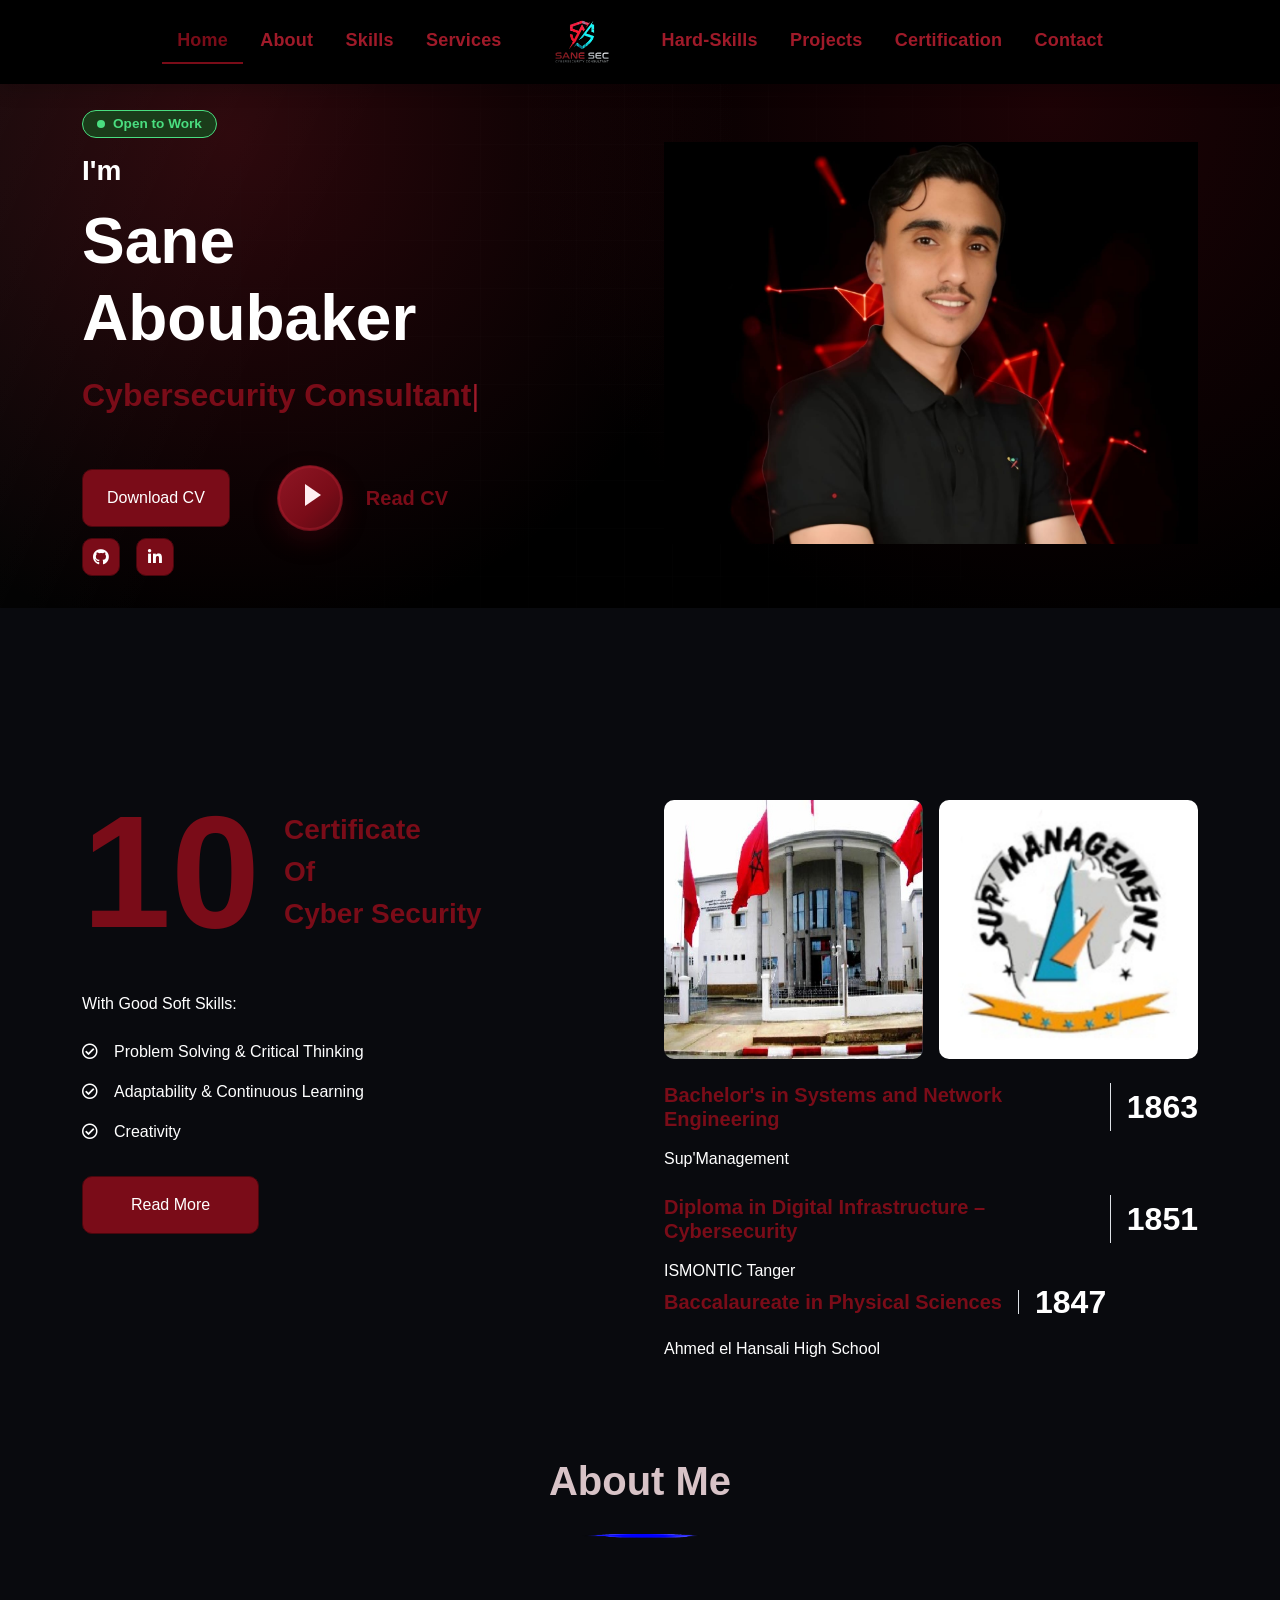
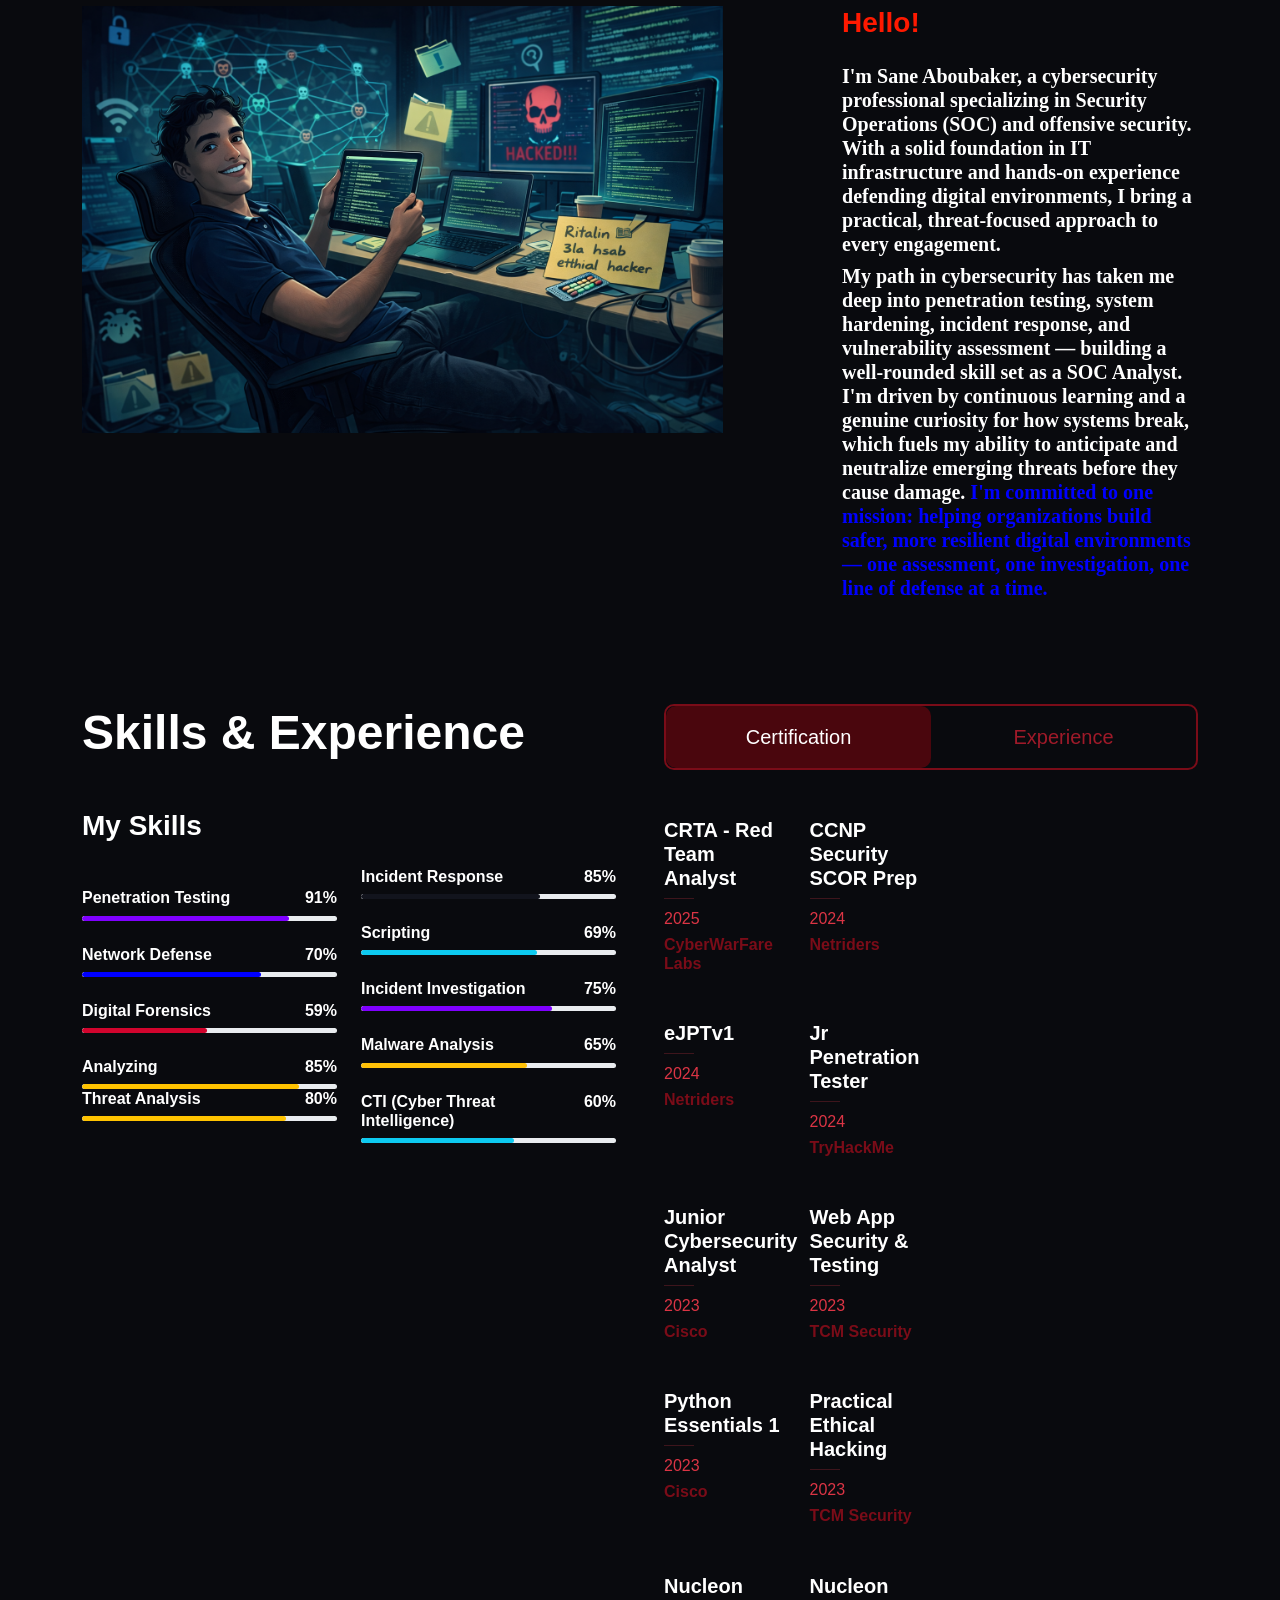
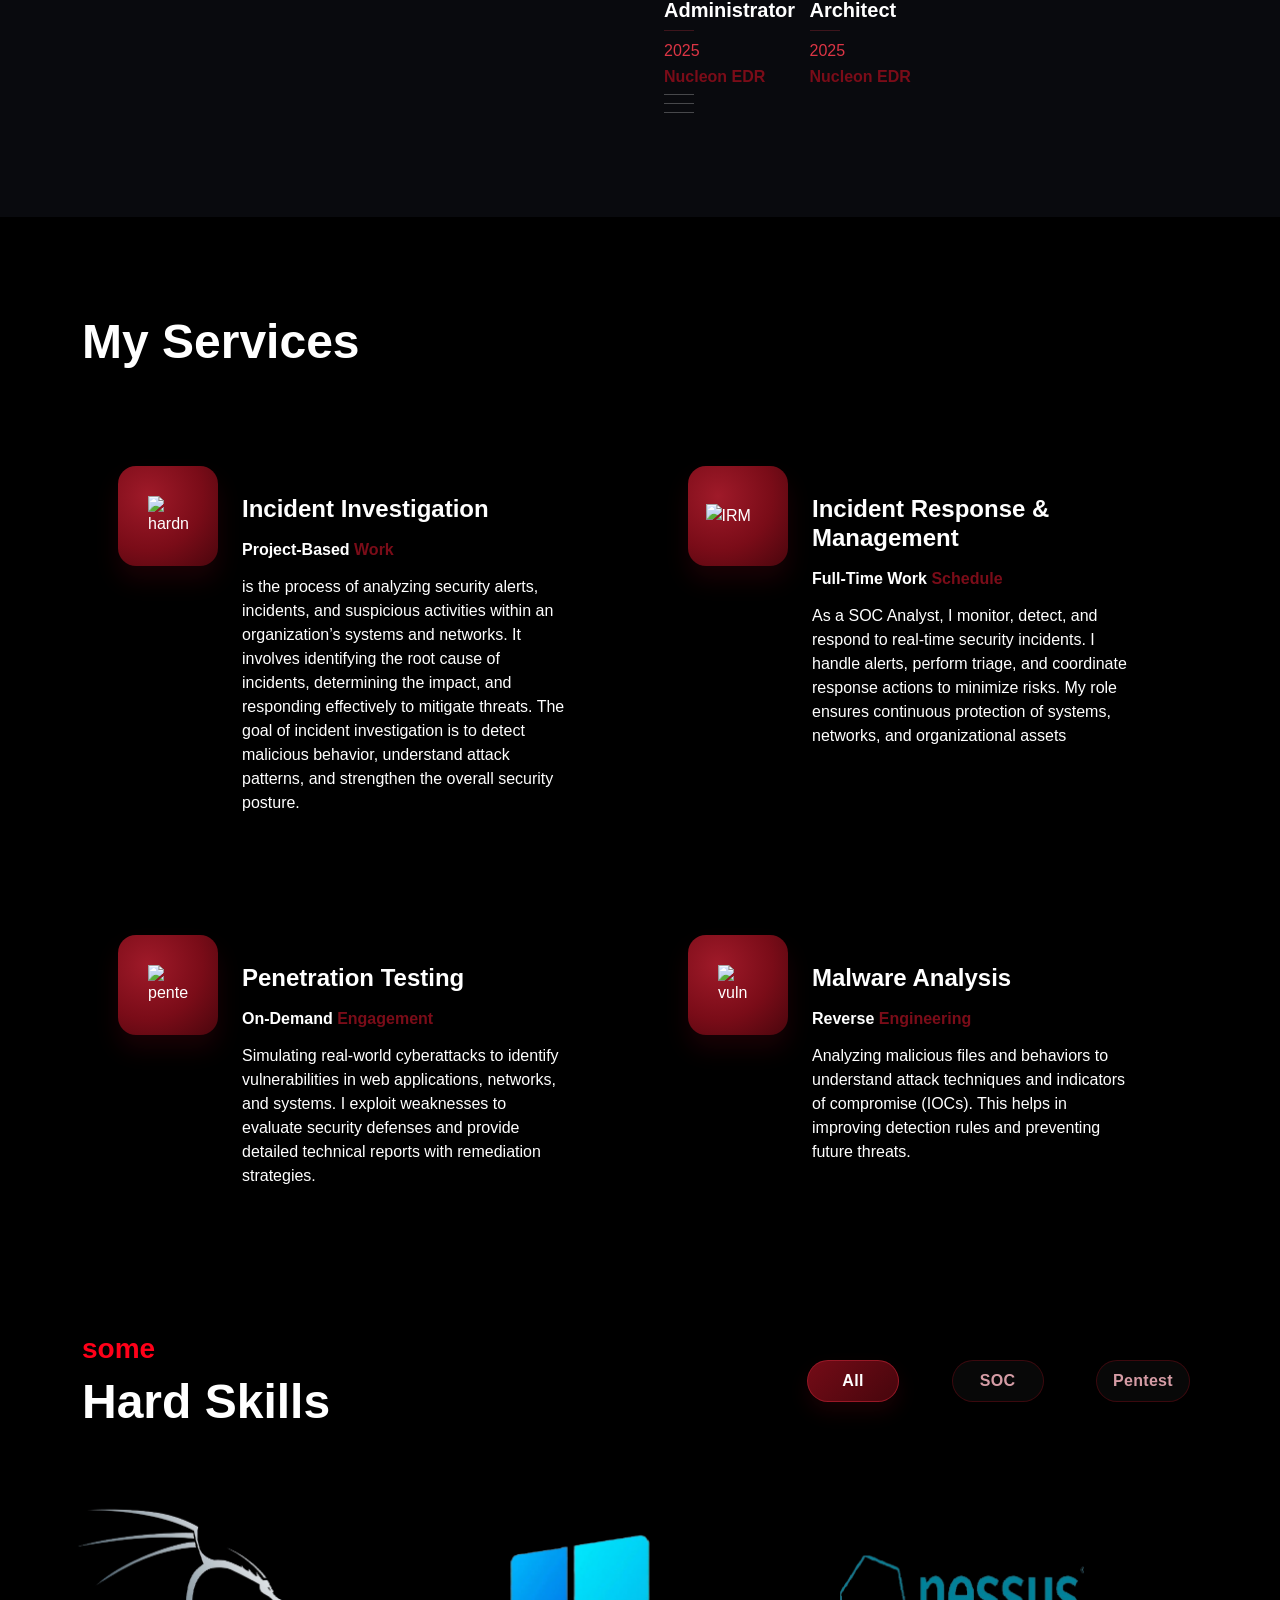
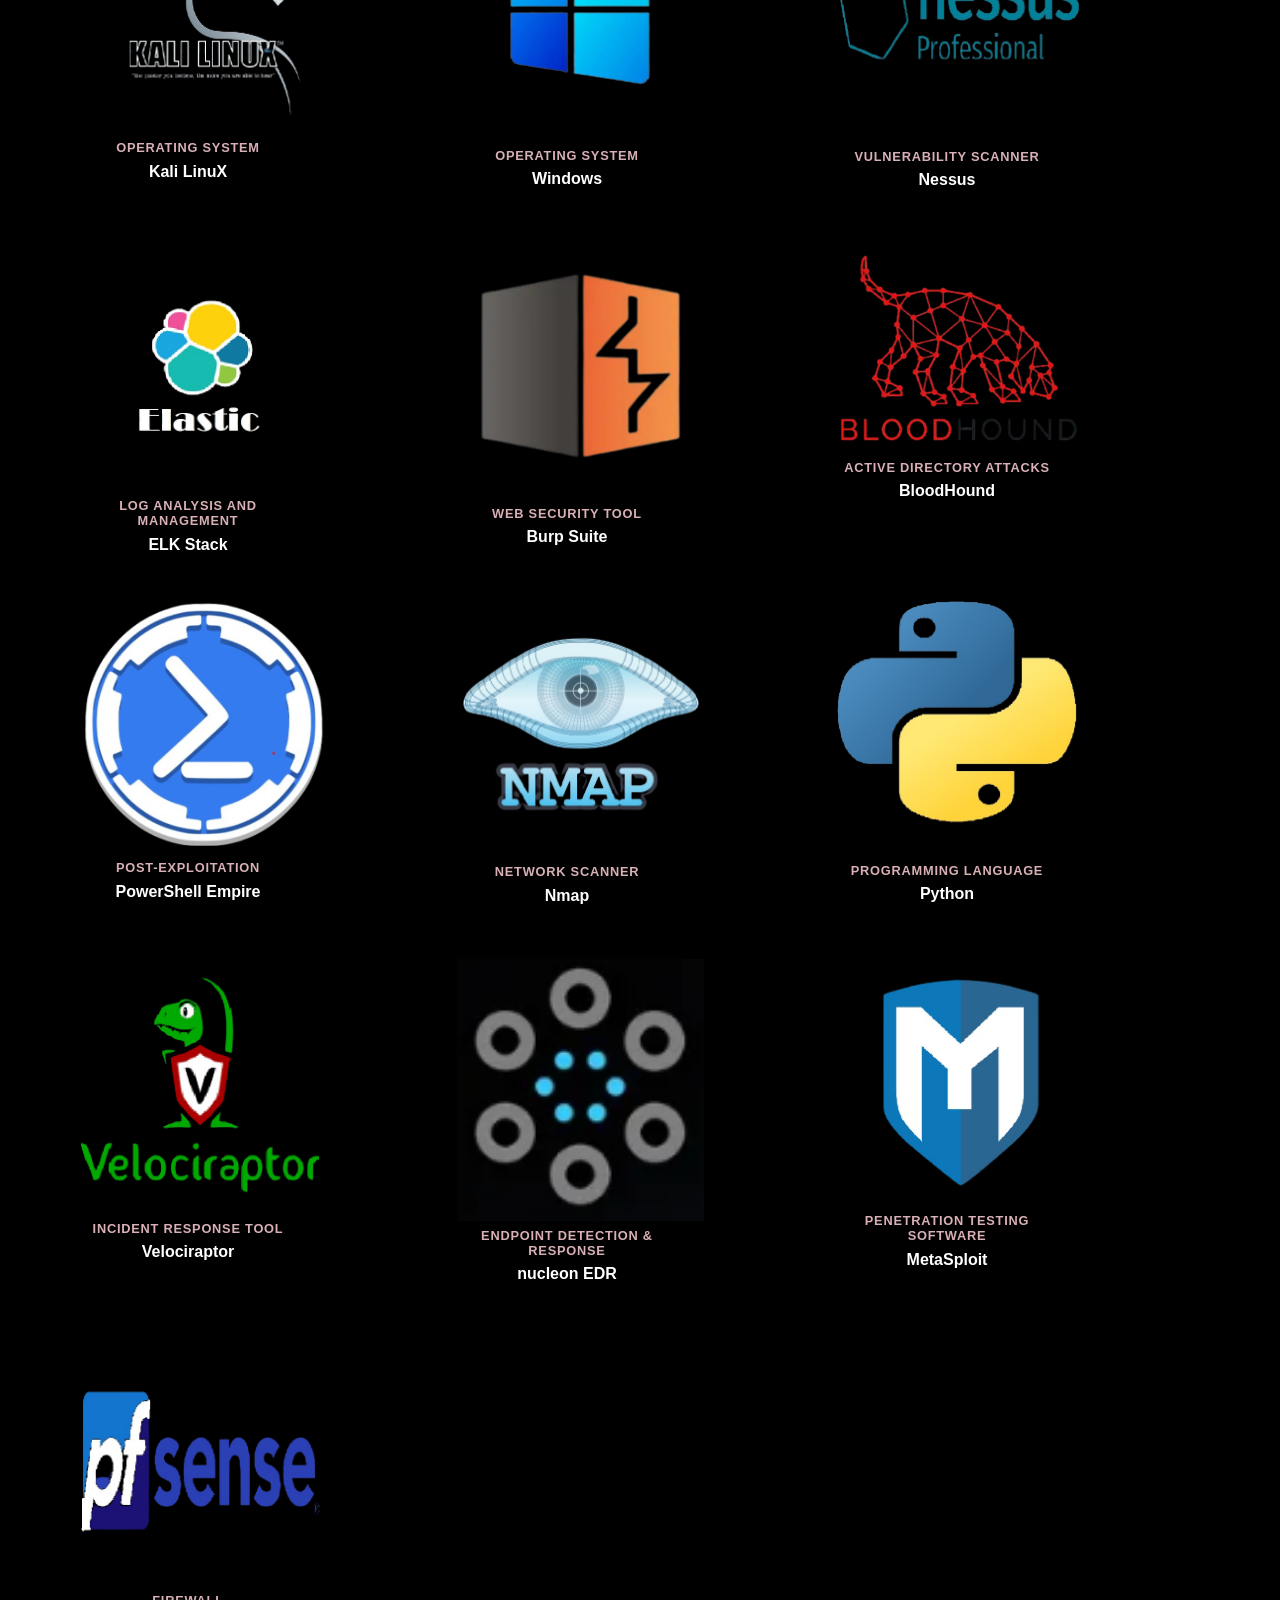
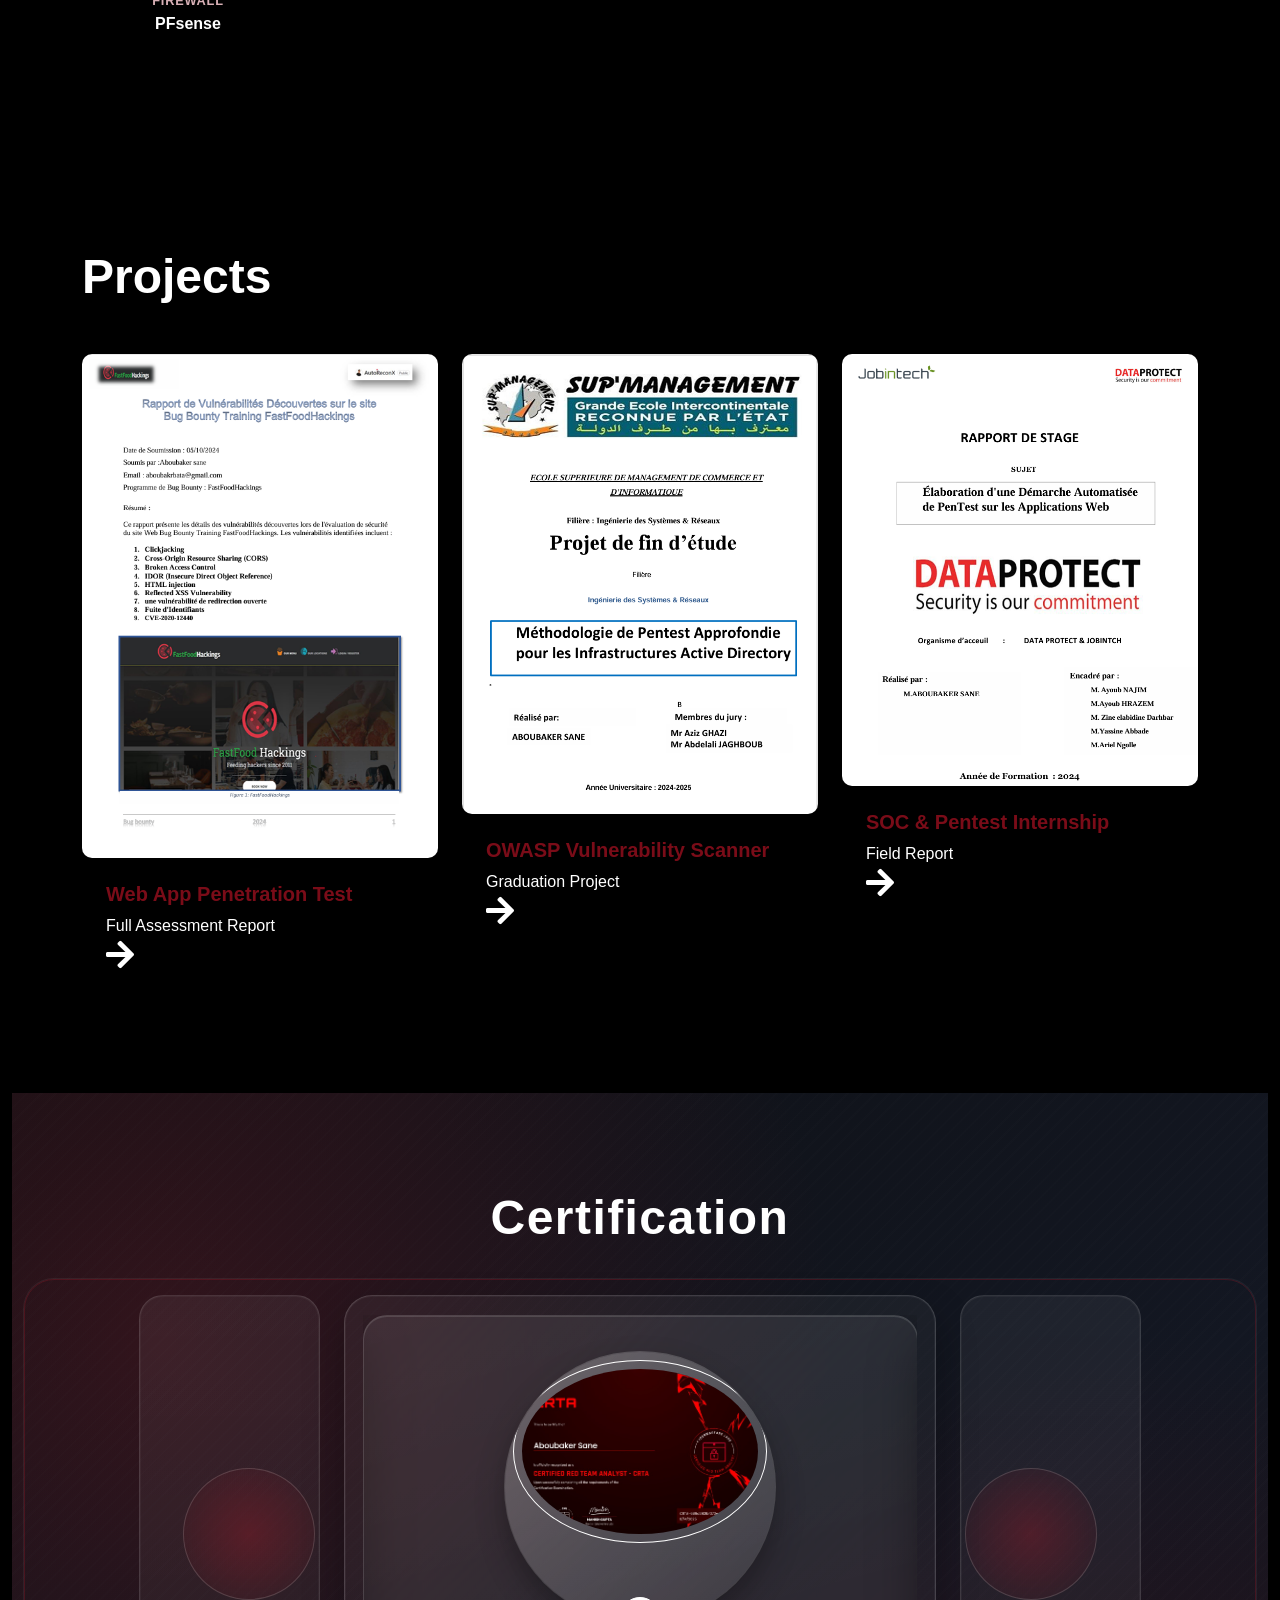
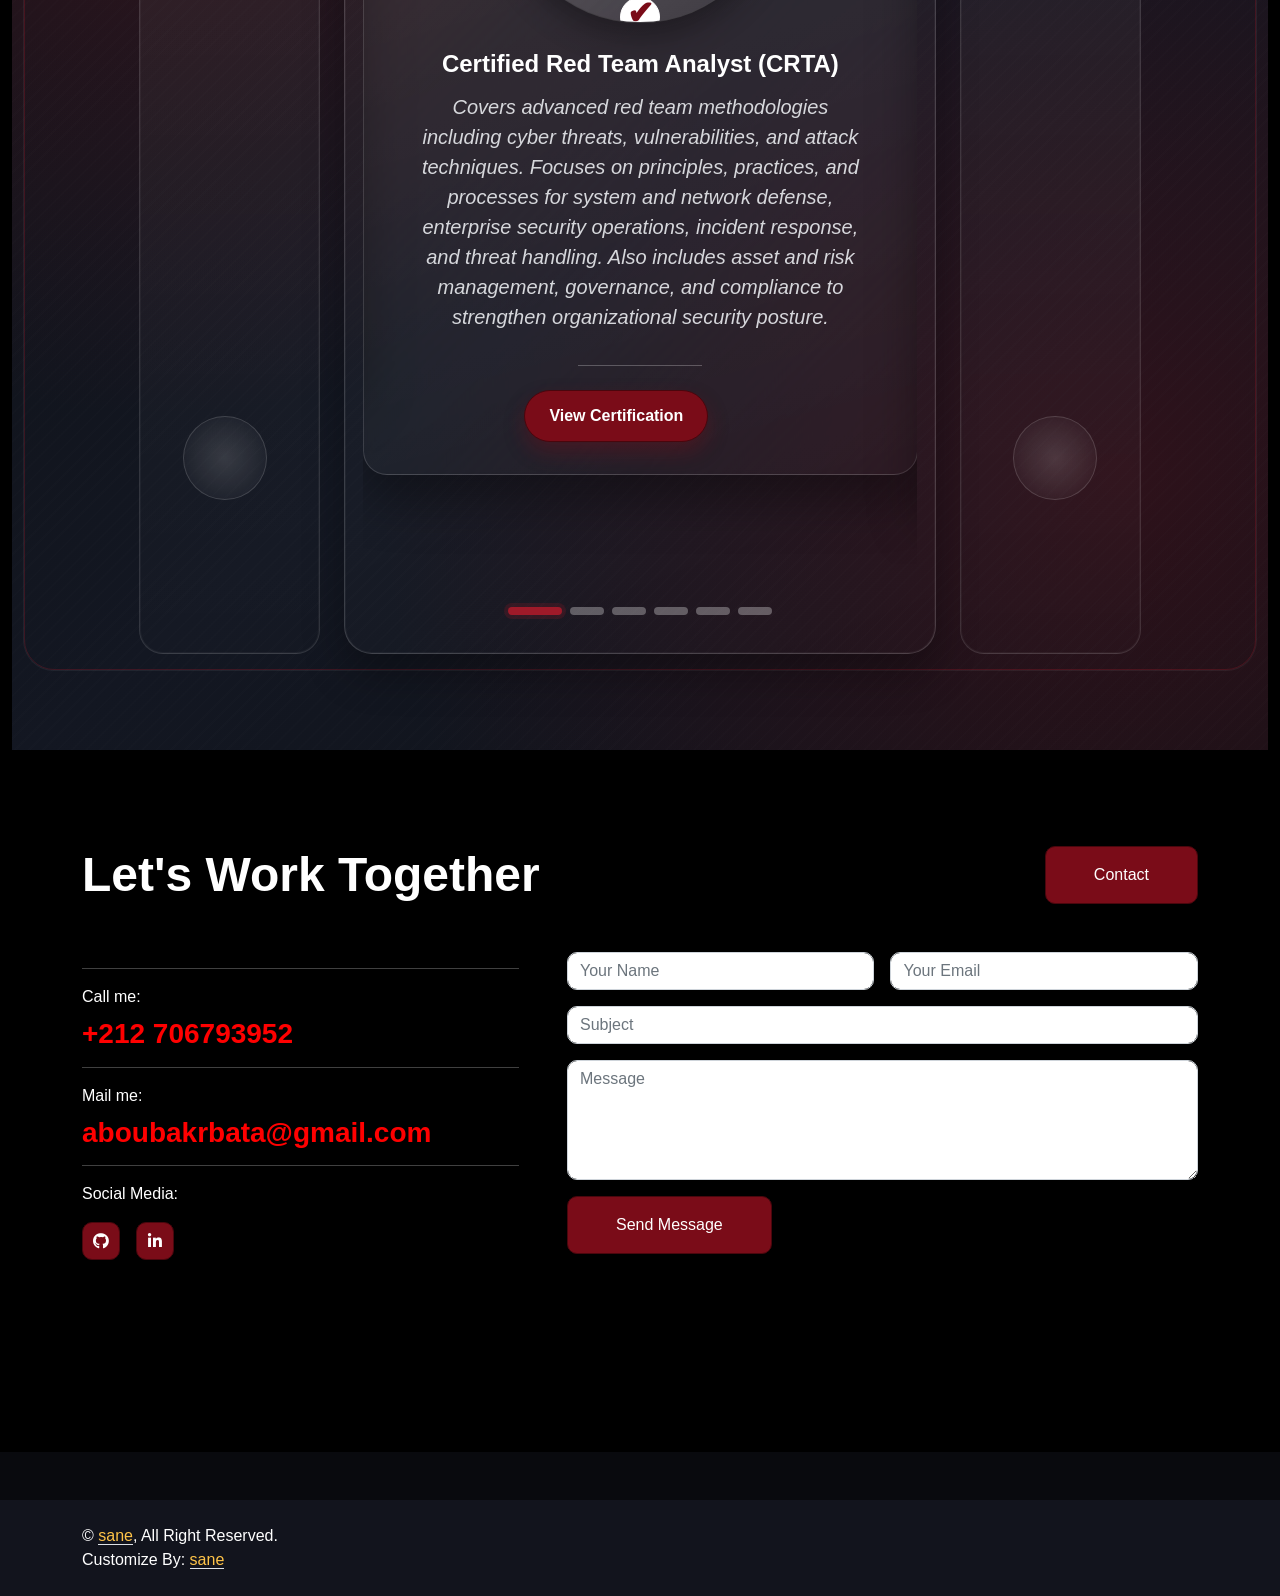
==== commit a059e7b9: "Add files via upload" ====
--- a/index.html
+++ b/index.html
@@ -8,7 +8,23 @@
     <link rel="shortcut icon" type="x-icon" href="https://i.imgur.com/GelV5xJ.png">
     <meta content="width=device-width, initial-scale=1.0" name="viewport">
     <meta content="" name="keywords">
-    <meta content="" name="description"> <!-- Favicon -->
+    <meta content="Cybersecurity Consultant | Red Team Analyst | SOC Analyst — SaneSec Portfolio" name="description">
+
+    <!-- Open Graph / Link Preview (LinkedIn, Facebook, WhatsApp...) -->
+    <meta property="og:type" content="website">
+    <meta property="og:title" content="Sane Aboubaker — Cybersecurity Consultant | Red Team Analyst">
+    <meta property="og:description"
+        content="Cybersecurity portfolio of Sane Aboubaker: SOC Analyst & Penetration Tester experience, certifications (CRTA, eJPTv1, CCNP Security), and hands-on security projects.">
+    <meta property="og:image" content="https://sane-sec.github.io/img/profile.jpeg">
+    <meta property="og:url" content="https://sane-sec.github.io/">
+
+    <!-- Twitter Card -->
+    <meta name="twitter:card" content="summary_large_image">
+    <meta name="twitter:title" content="Sane Aboubaker — Cybersecurity Consultant | Red Team Analyst">
+    <meta name="twitter:description"
+        content="SOC Analyst & Penetration Tester. Certifications: CRTA, eJPTv1, CCNP Security. See my experience, projects, and certifications.">
+    <meta name="twitter:image" content="https://sane-sec.github.io/img/profile.jpeg">
+    <!-- Favicon -->
     <link href="." rel="icon"> <!-- Google Web Fonts -->
     <link rel="preconnect" href="https://fonts.googleapis.com">
     <link rel="preconnect" href="https://fonts.gstatic.com" crossorigin>
@@ -101,6 +117,10 @@
         <div class="container">
             <div class="row g-5 align-items-center"> 
                 <div class="col-lg-6 py-6 pb-0 pt-lg-0">
+                    <span class="badge d-inline-flex align-items-center mb-3" style="background-color:#1a3c1a; color:#4ade80; border:1px solid #4ade80; padding:6px 14px; border-radius:20px; font-size:0.85rem; font-weight:600;">
+                        <span style="width:8px;height:8px;border-radius:50%;background-color:#4ade80;display:inline-block;margin-right:8px;"></span>
+                        Open to Work
+                    </span>
                     <h3 class="text-primary mb-3" style="color:white;">I'm</h3>
                     <h1 class="display-3 mb-3" style="color:white;">Sane <br>Aboubaker</h1>
                     <h2 class="typed-text-output d-inline"></h2>
@@ -675,7 +695,7 @@
                                 src="img/Proge-personel.png" alt="">
                             <div class="team-text bg-white rounded-end p-4">
                                 <div>
-                                    <h5>Penetration Test</h5> <span>Report</span>
+                                    <h5>Web App Penetration Test</h5> <span>Full Assessment Report</span>
                                 </div> <a class="fa fa-arrow-right fa-2x text-primary"
                                     href="./doc/proger psrsonel (1).pdf" target="_blank"></a>
                             </div>
@@ -686,7 +706,7 @@
                                 alt="">
                             <div class="team-text bg-white rounded-end p-4">
                                 <div>
-                                    <h5>Projet de fin d'étude</h5> <span>Report</span>
+                                    <h5>OWASP Vulnerability Scanner</h5> <span>Graduation Project</span>
                                 </div> <a class="fa fa-arrow-right fa-2x text-primary" href="./doc/ABOUBAKER_SANE.pdf"
                                     target="_blank"></a>
                             </div>
@@ -697,7 +717,7 @@
                                 alt="">
                             <div class="team-text bg-white rounded-end p-4">
                                 <div>
-                                    <h5>Rapport de stage</h5> <span>Report</span>
+                                    <h5>SOC & Pentest Internship</h5> <span>Field Report</span>
                                 </div> <a class="fa fa-arrow-right fa-2x text-primary" href="./doc/pfa stage.pdf"
                                     target="_blank"></a>
                             </div>
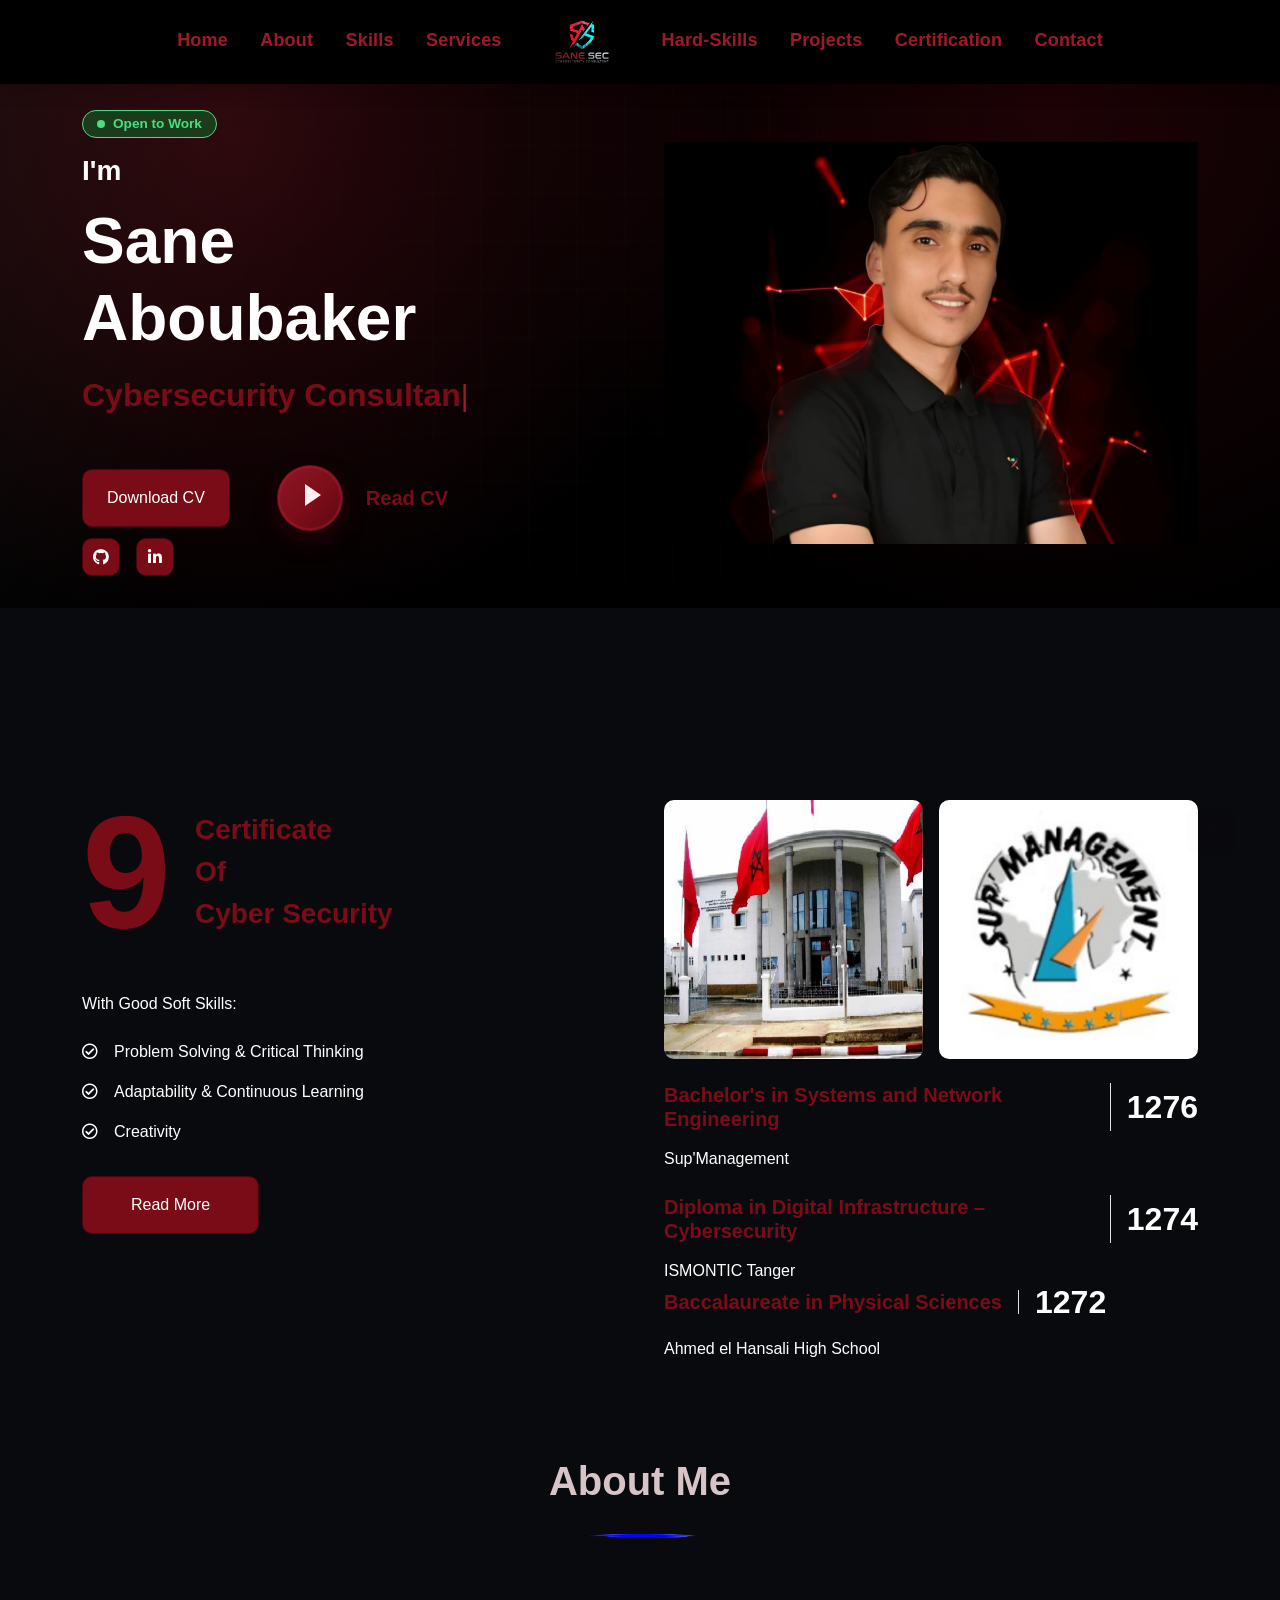
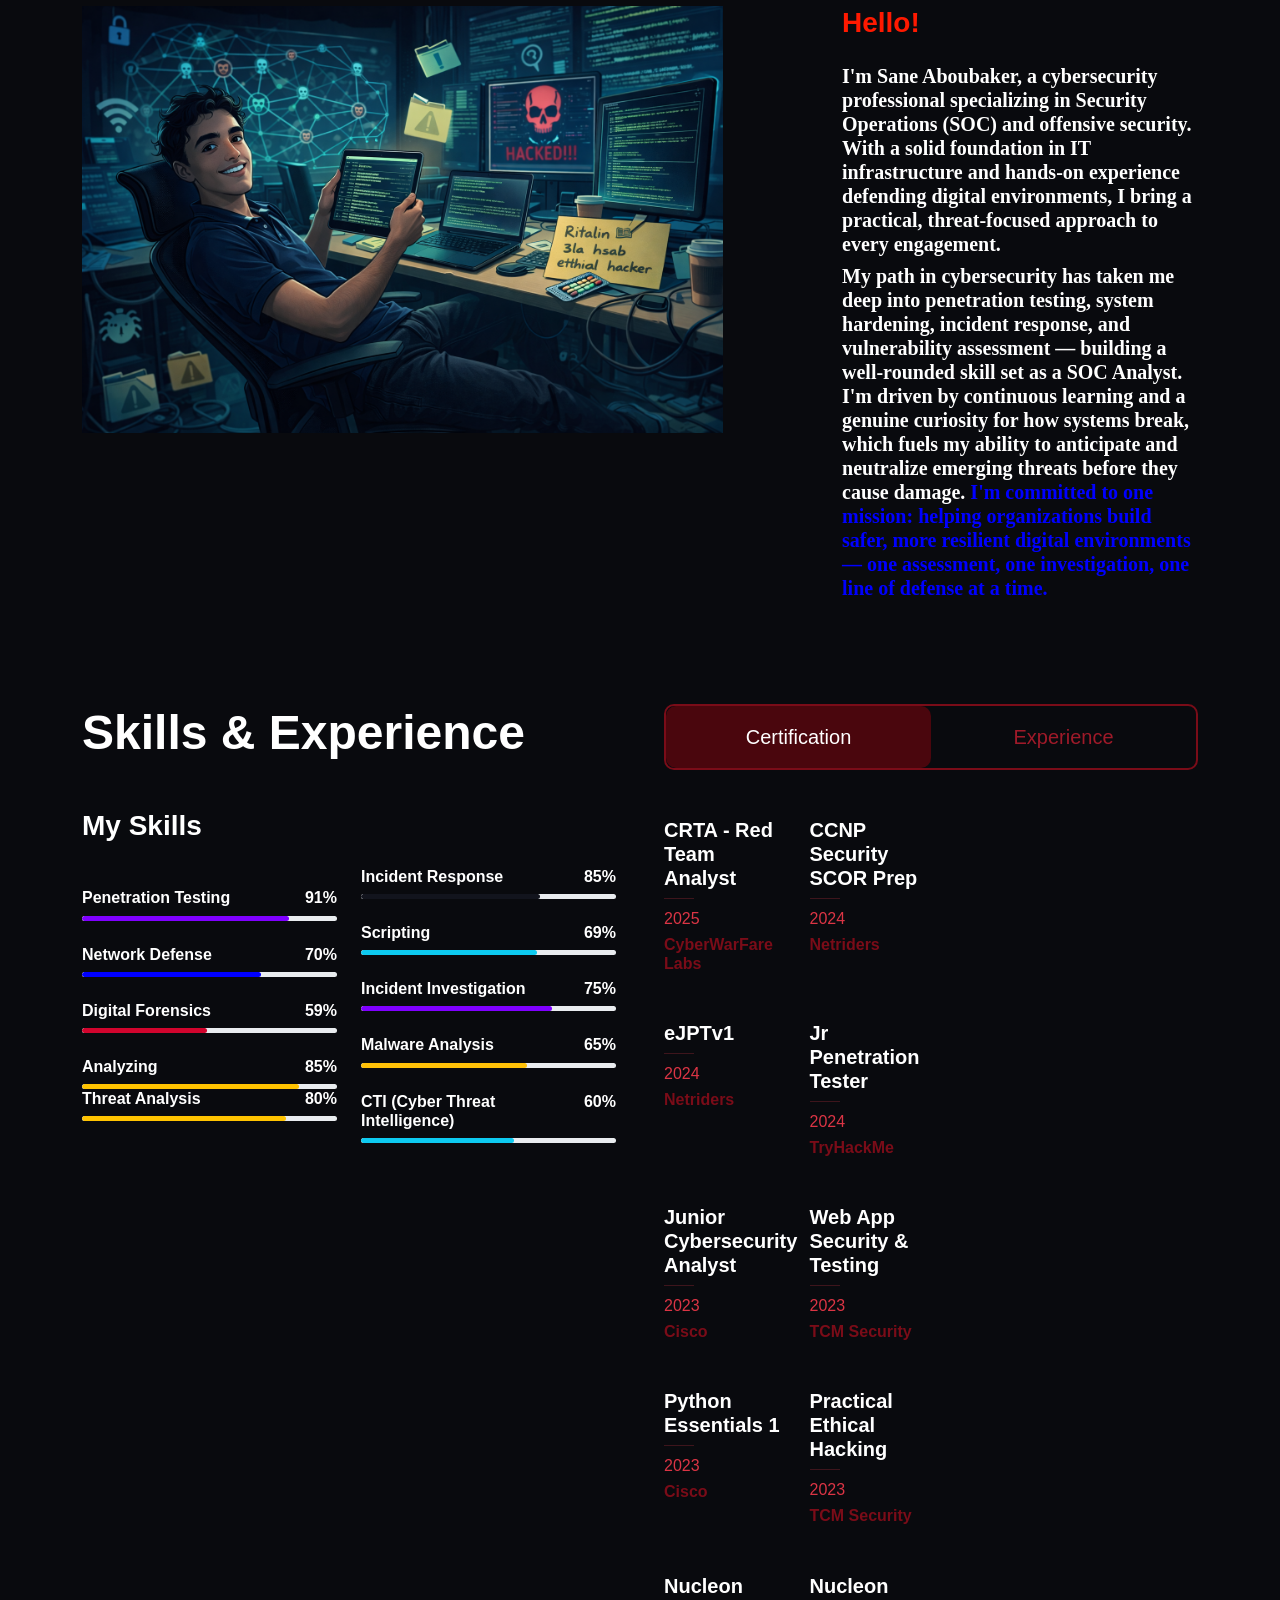
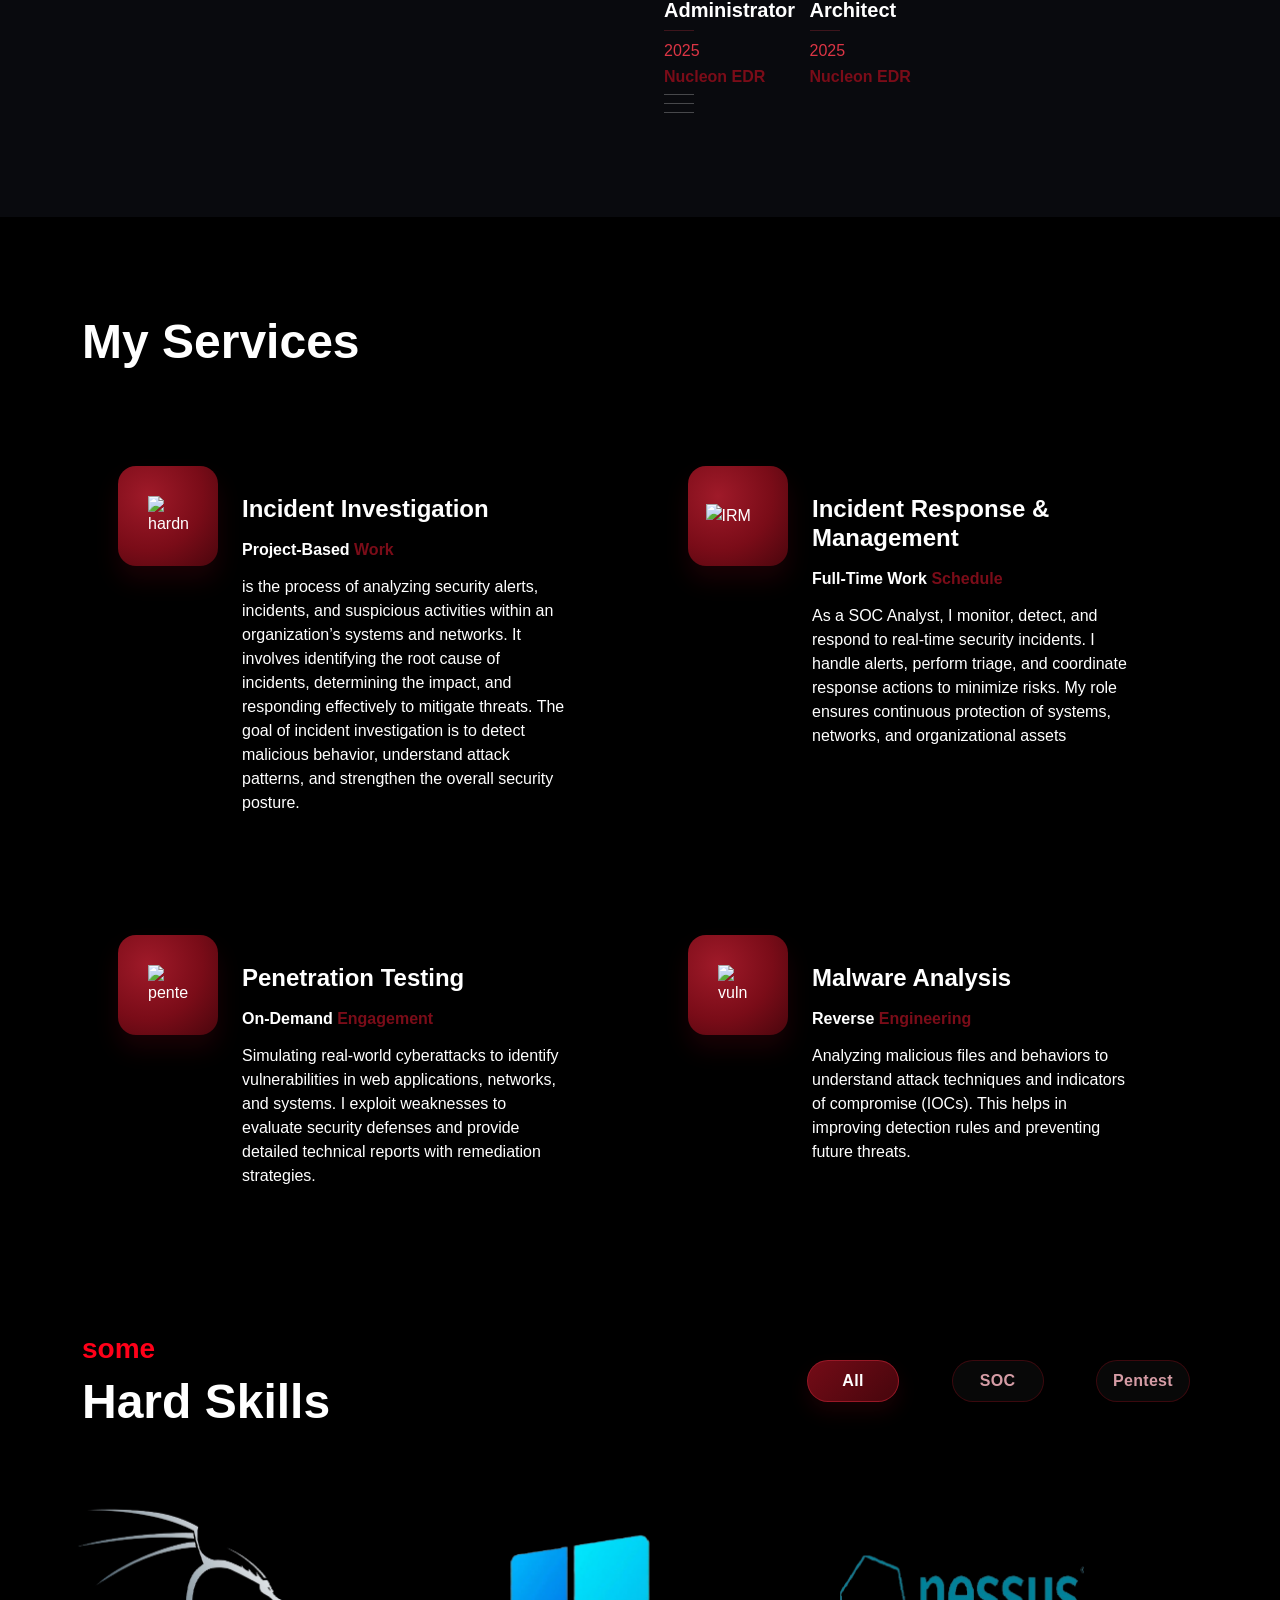
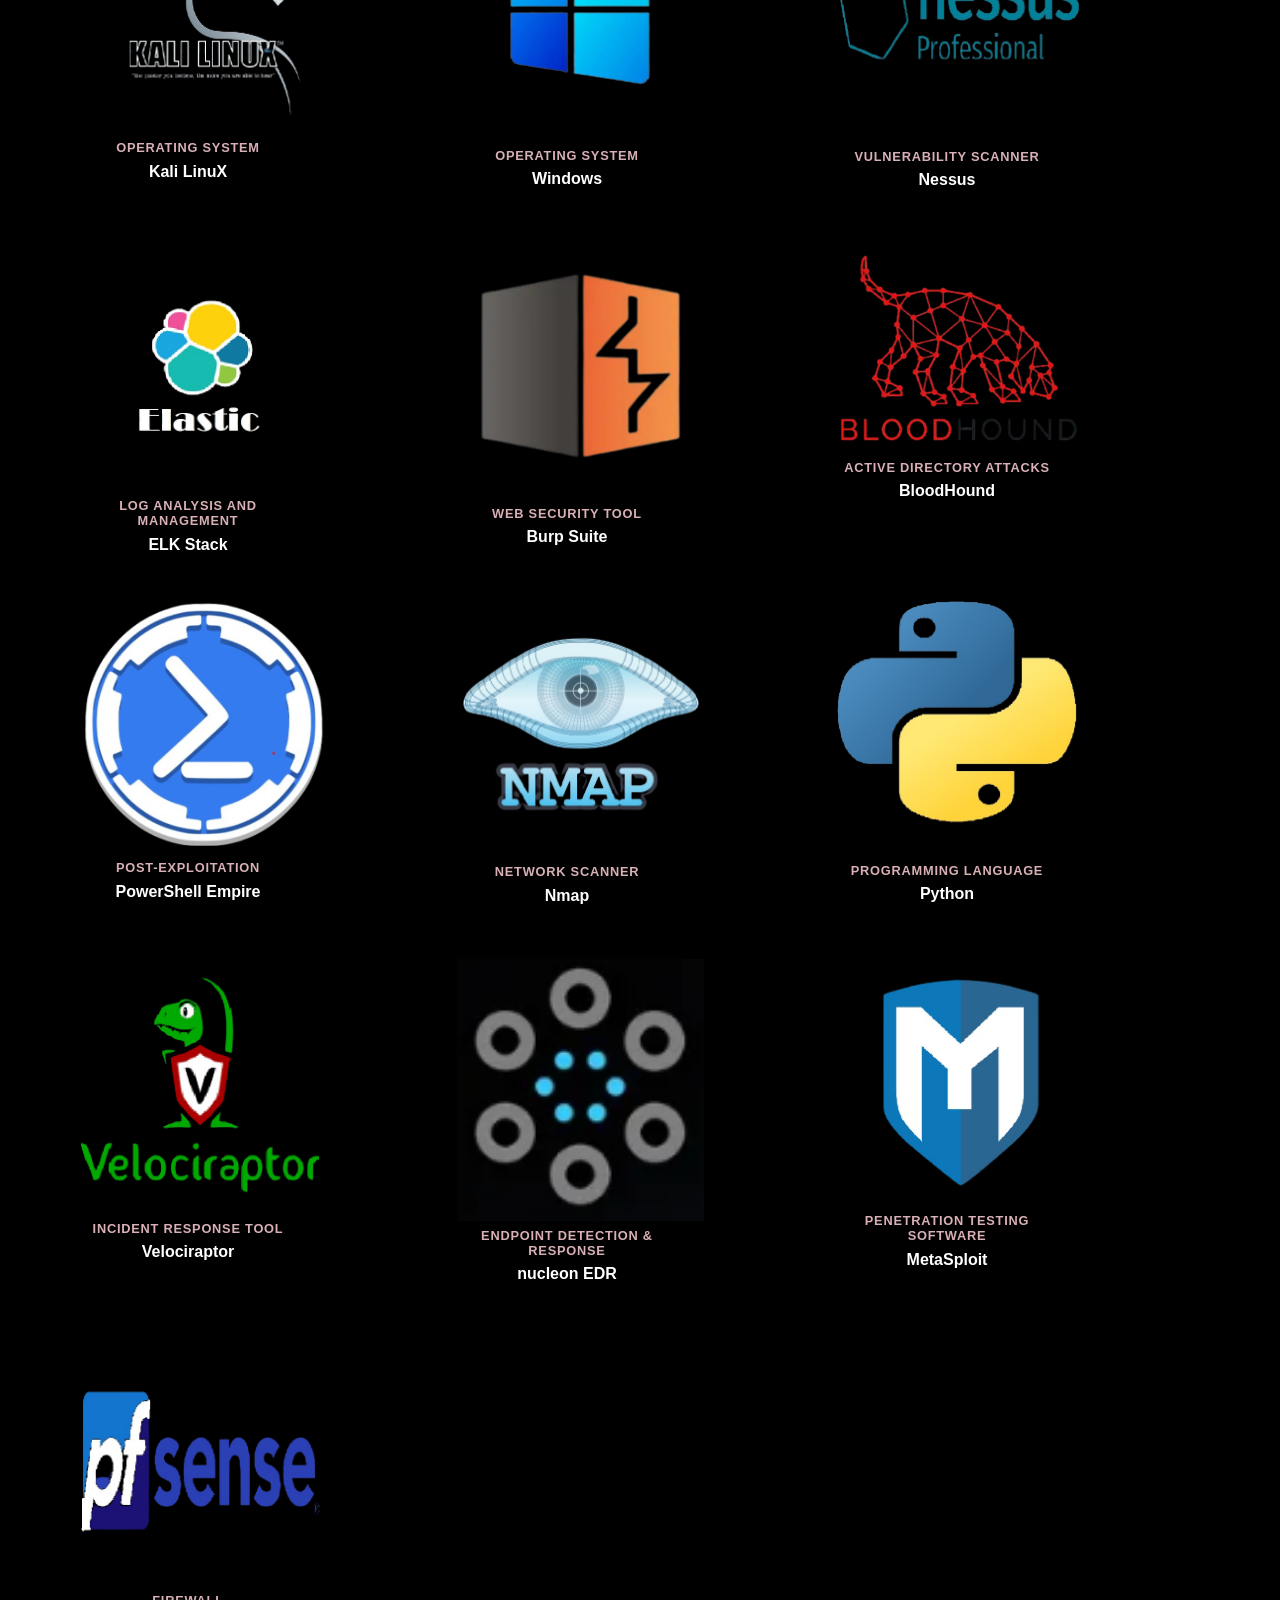
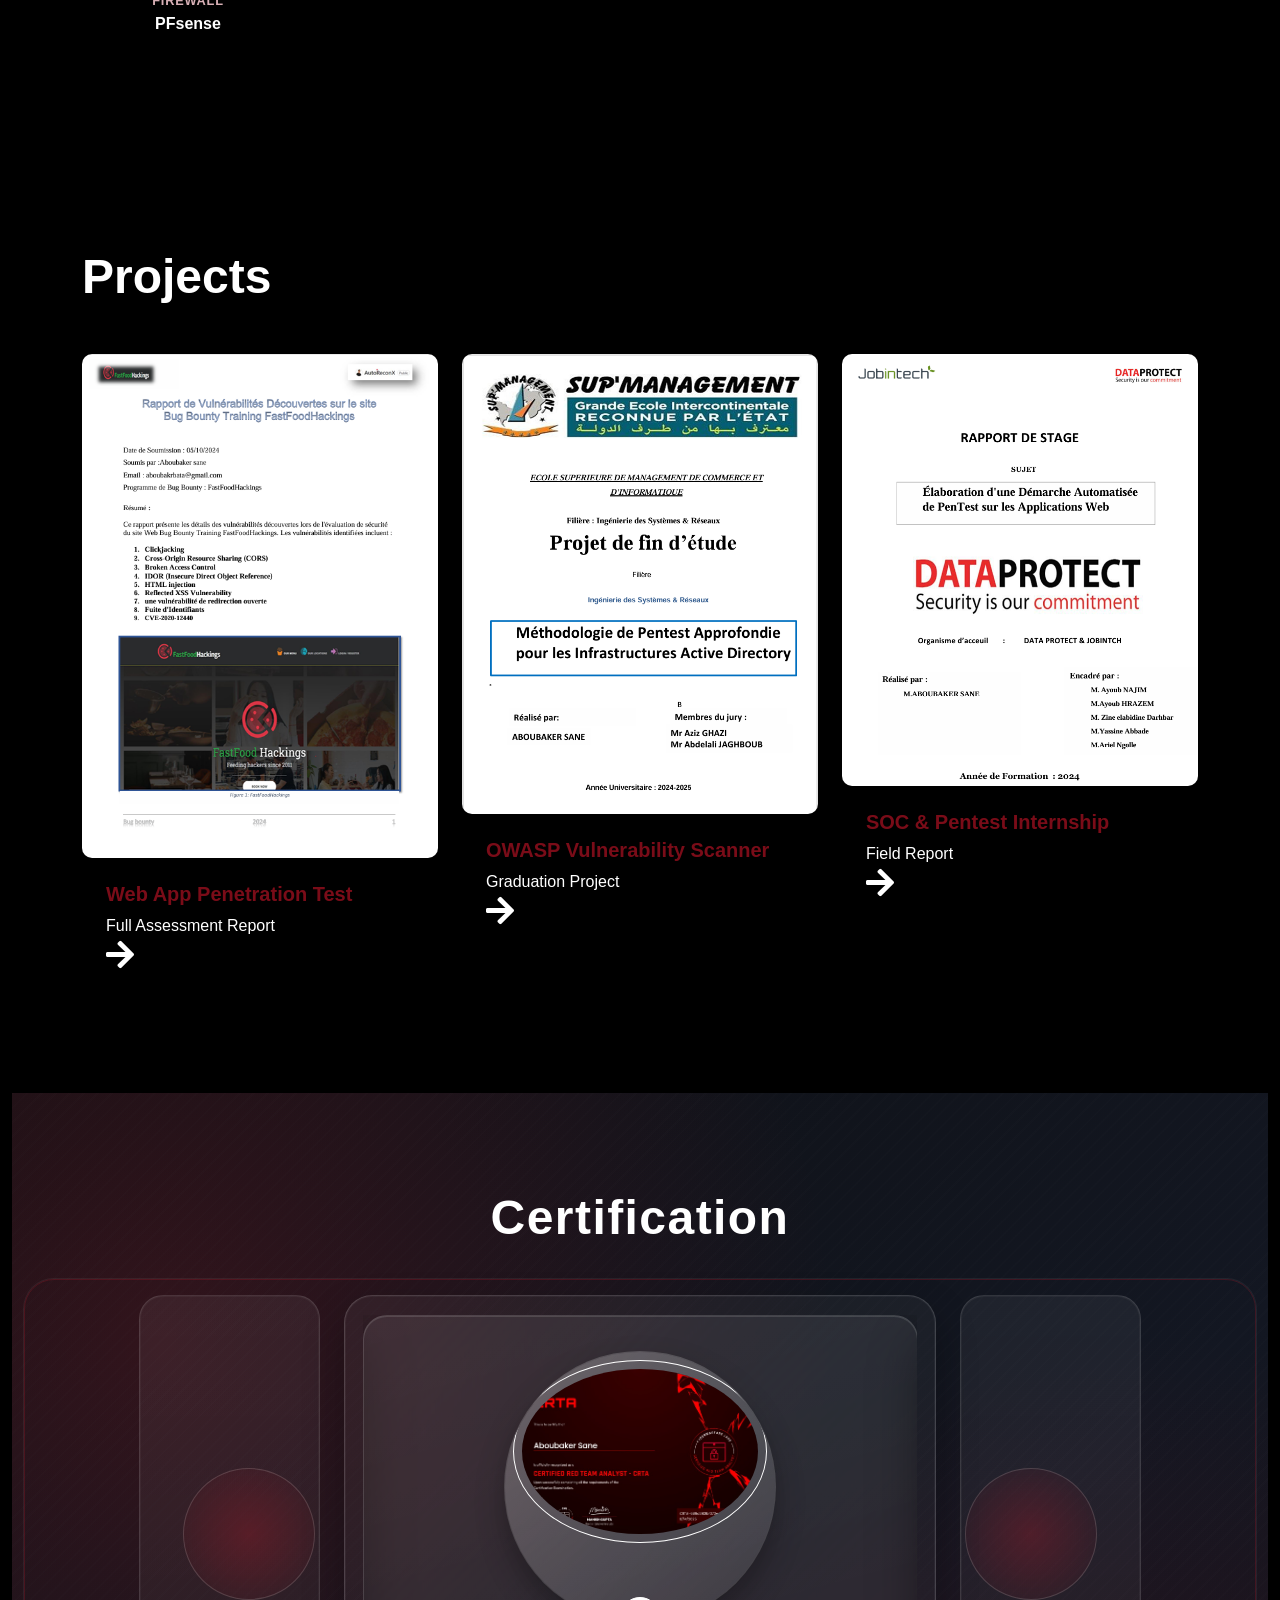
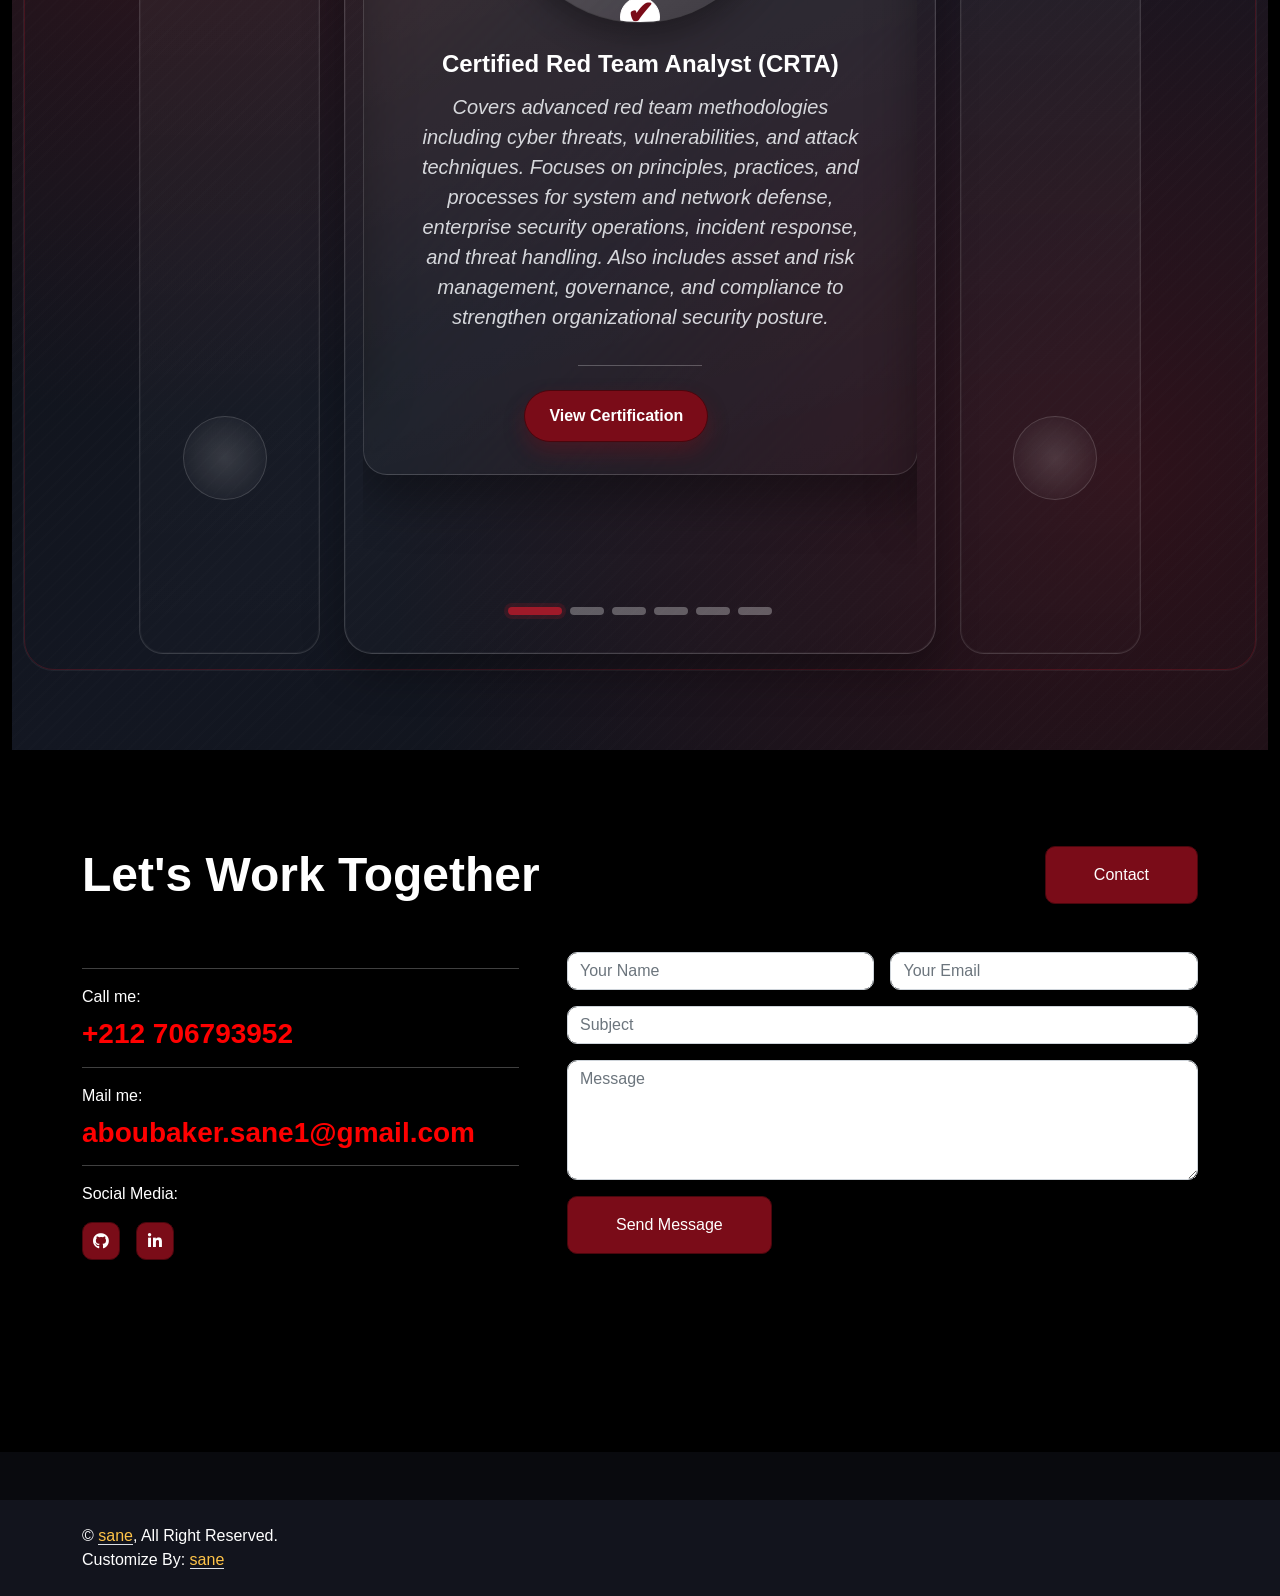
==== commit 5f12bef6: "Add files via upload" ====
--- a/index.html
+++ b/index.html
@@ -420,46 +420,41 @@
 
                             <div id="tab-2" class="tab-pane fade show p-0">
                                 <div class="row gy-5 gx-4">
-                                    <div class="col-sm-6">
+                                    <div class="col-12">
+                                        <h5 style="color: rgb(150, 12, 243);">Digital Forensics Consultant (Freelance)</h5>
+                                         <!-- Logo -->
+                                        <img src="img/brind-logo-sans.png" alt="company logo" width="40px"
+                                            style="margin-top: 10px;">
+                                        <hr class="text-primary my-2">
+                                        <p class="text-primary mb-1">Aug 2026 - Aug 2026 · Tangier, Morocco</p>
+                                        <h6 style="color: rgb(185, 178, 190);" class="mb-0">Sane-Sec</h6>
+                                    </div>
+                                    <div class="col-12">
                                         <h5 style="color: rgb(150, 12, 243);">MDR Security Analyst</h5>
                                          <!-- Logo -->
                                         <img src="img/nucleon-security.png" alt="company logo" width="40px"
                                             style="margin-top: 10px;">
                                         <hr class="text-primary my-2">
                                         <p class="text-primary mb-1">10 mois 2025</p>
-                                        <h6 style="color: rgb(185, 178, 190);class="mb-0">Nucleon security</h6>
-
-                                       
-                                    </div>
-                                </div>
-
- <div id="tab-2" class="tab-pane fade show p-0"></div>
-                                <div class="row gy-5 gx-4">
-                                    <div class="col-sm-6">
+                                        <h6 style="color: rgb(185, 178, 190);" class="mb-0">Nucleon security</h6>
+                                    </div>
+                                    <div class="col-12">
                                         <h5 style="color: rgb(150, 12, 243);">Jr Penetration Tester</h5>
                                           <!-- Logo -->
                                         <img src="img/dataprotect.png" alt="company logo" width="40px"
                                             style="margin-top: 10px;">
                                         <hr class="text-primary my-2">
                                         <p class="text-primary mb-1">8 mois 2024</p>
-                                        <h6 style="color: rgb(185, 178, 190);class="mb-0">DataProtect</h6>
-
-                                      
-                                    </div>
-                                </div>
-
-
-                                <div class="row gy-5 gx-4">
-                                    <div class="col-sm-6">
+                                        <h6 style="color: rgb(185, 178, 190);" class="mb-0">DataProtect</h6>
+                                    </div>
+                                    <div class="col-12">
                                         <h5 style="color: rgb(150, 12, 243);">Analyste SOC</h5>
                                         <!-- Logo -->
                                         <img src="img/Délégation.png" alt="company logo" width="40px"
                                             style="margin-top: 10px;">
                                         <hr class="text-primary my-2">
                                         <p class="text-primary mb-1">1 mois 05-2023</p>
-                                        <h6 style="color: rgb(185, 178, 190);class="mb-0">Délégation préfectorale de tanger assilah</h6>
-
-                                        
+                                        <h6 style="color: rgb(185, 178, 190);" class="mb-0">Délégation préfectorale de tanger assilah</h6>
                                     </div>
                                 </div>
                             </div>
@@ -915,7 +910,7 @@
                         <hr class="w-100">
 
                         <p class="mb-2">Mail me:</p>
-                        <h3 class="fw-bold" style="color:red;">aboubakrbata@gmail.com</h3>
+                        <h3 class="fw-bold" style="color:red;">aboubaker.sane1@gmail.com</h3>
 
                         <hr class="w-100">
 
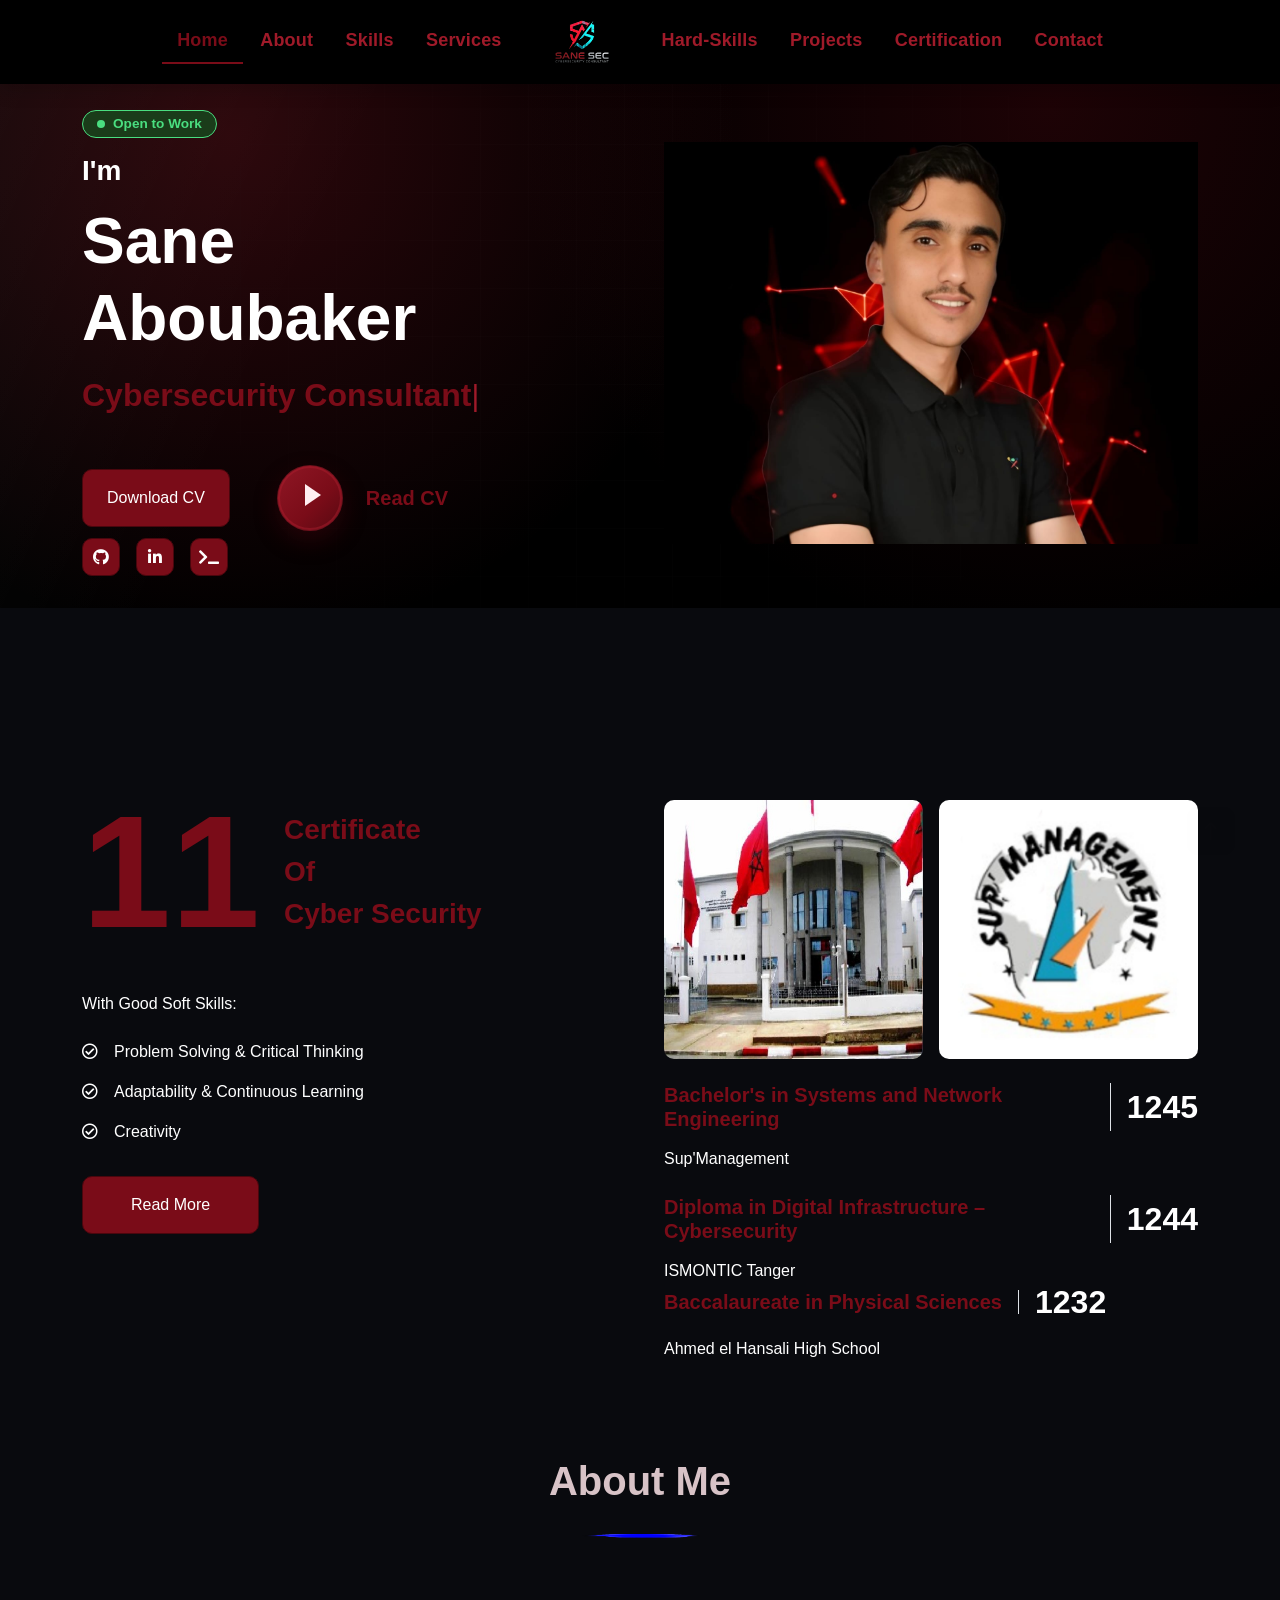
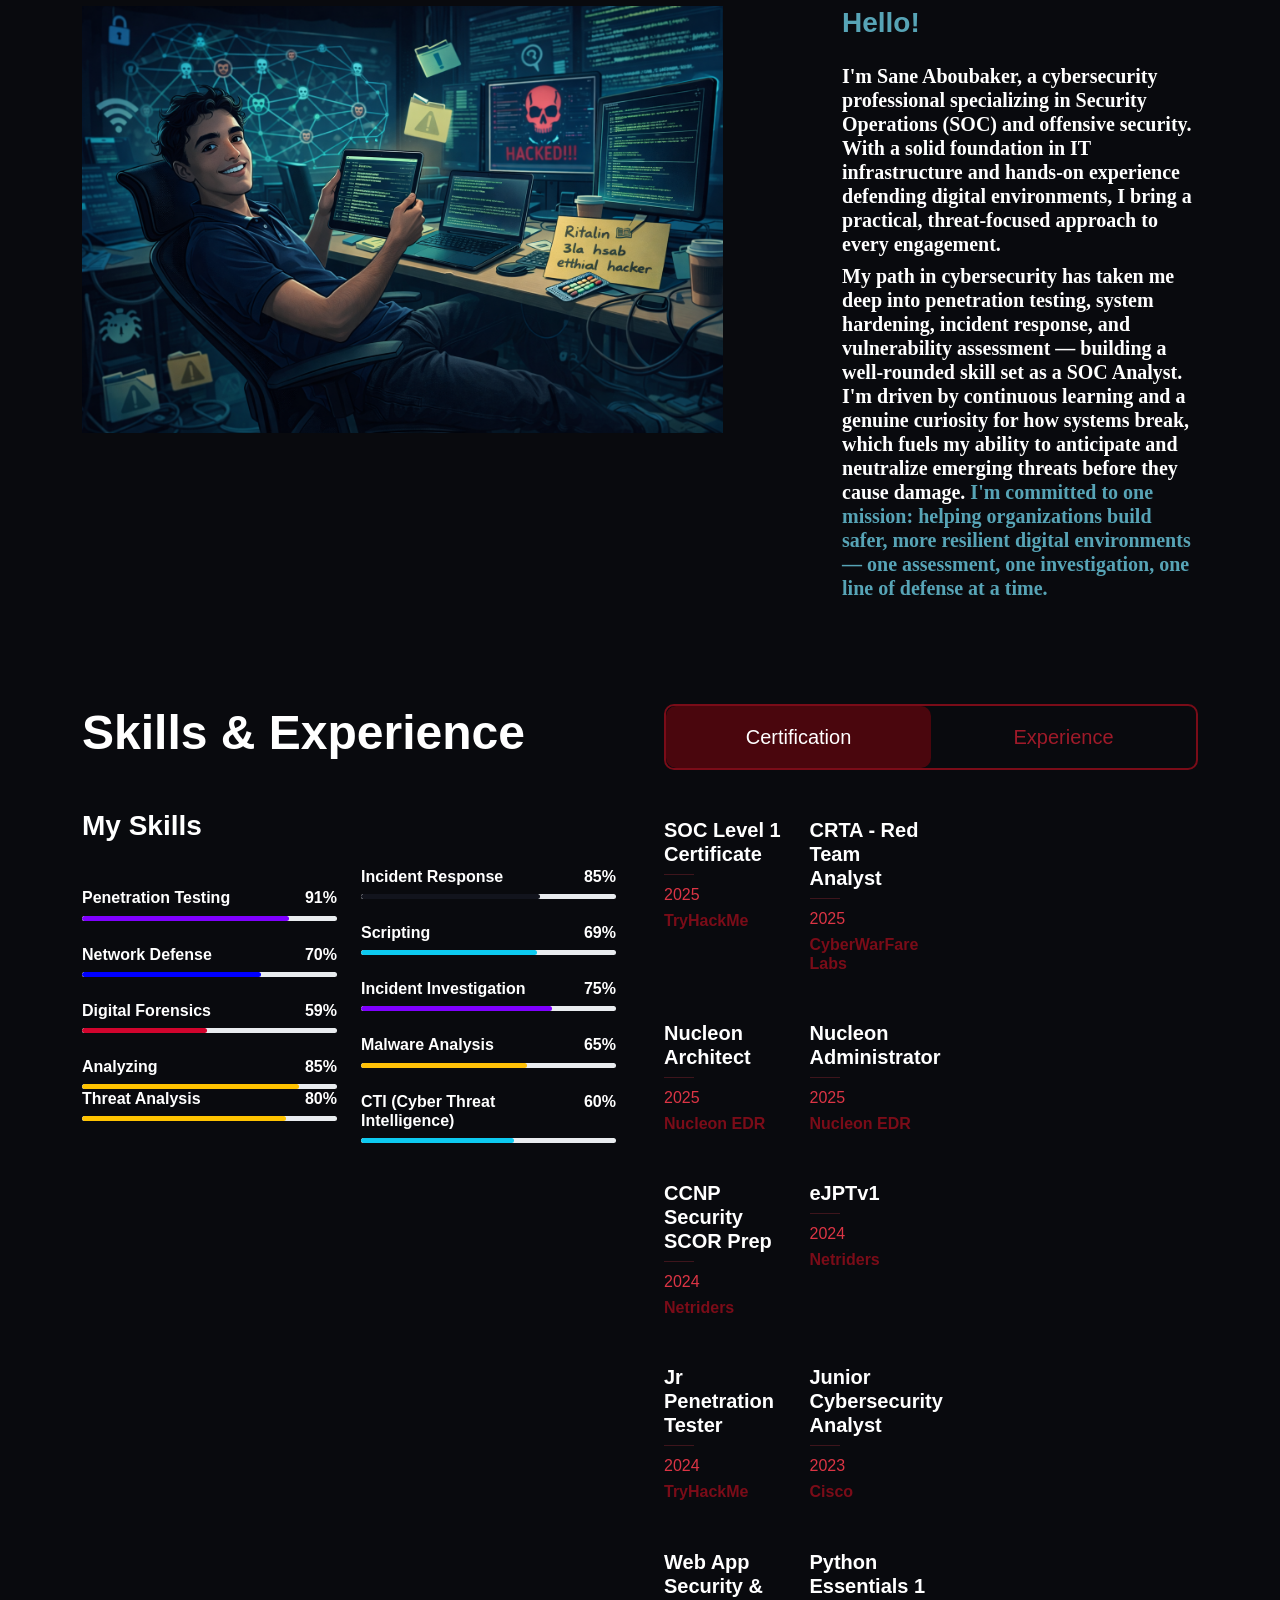
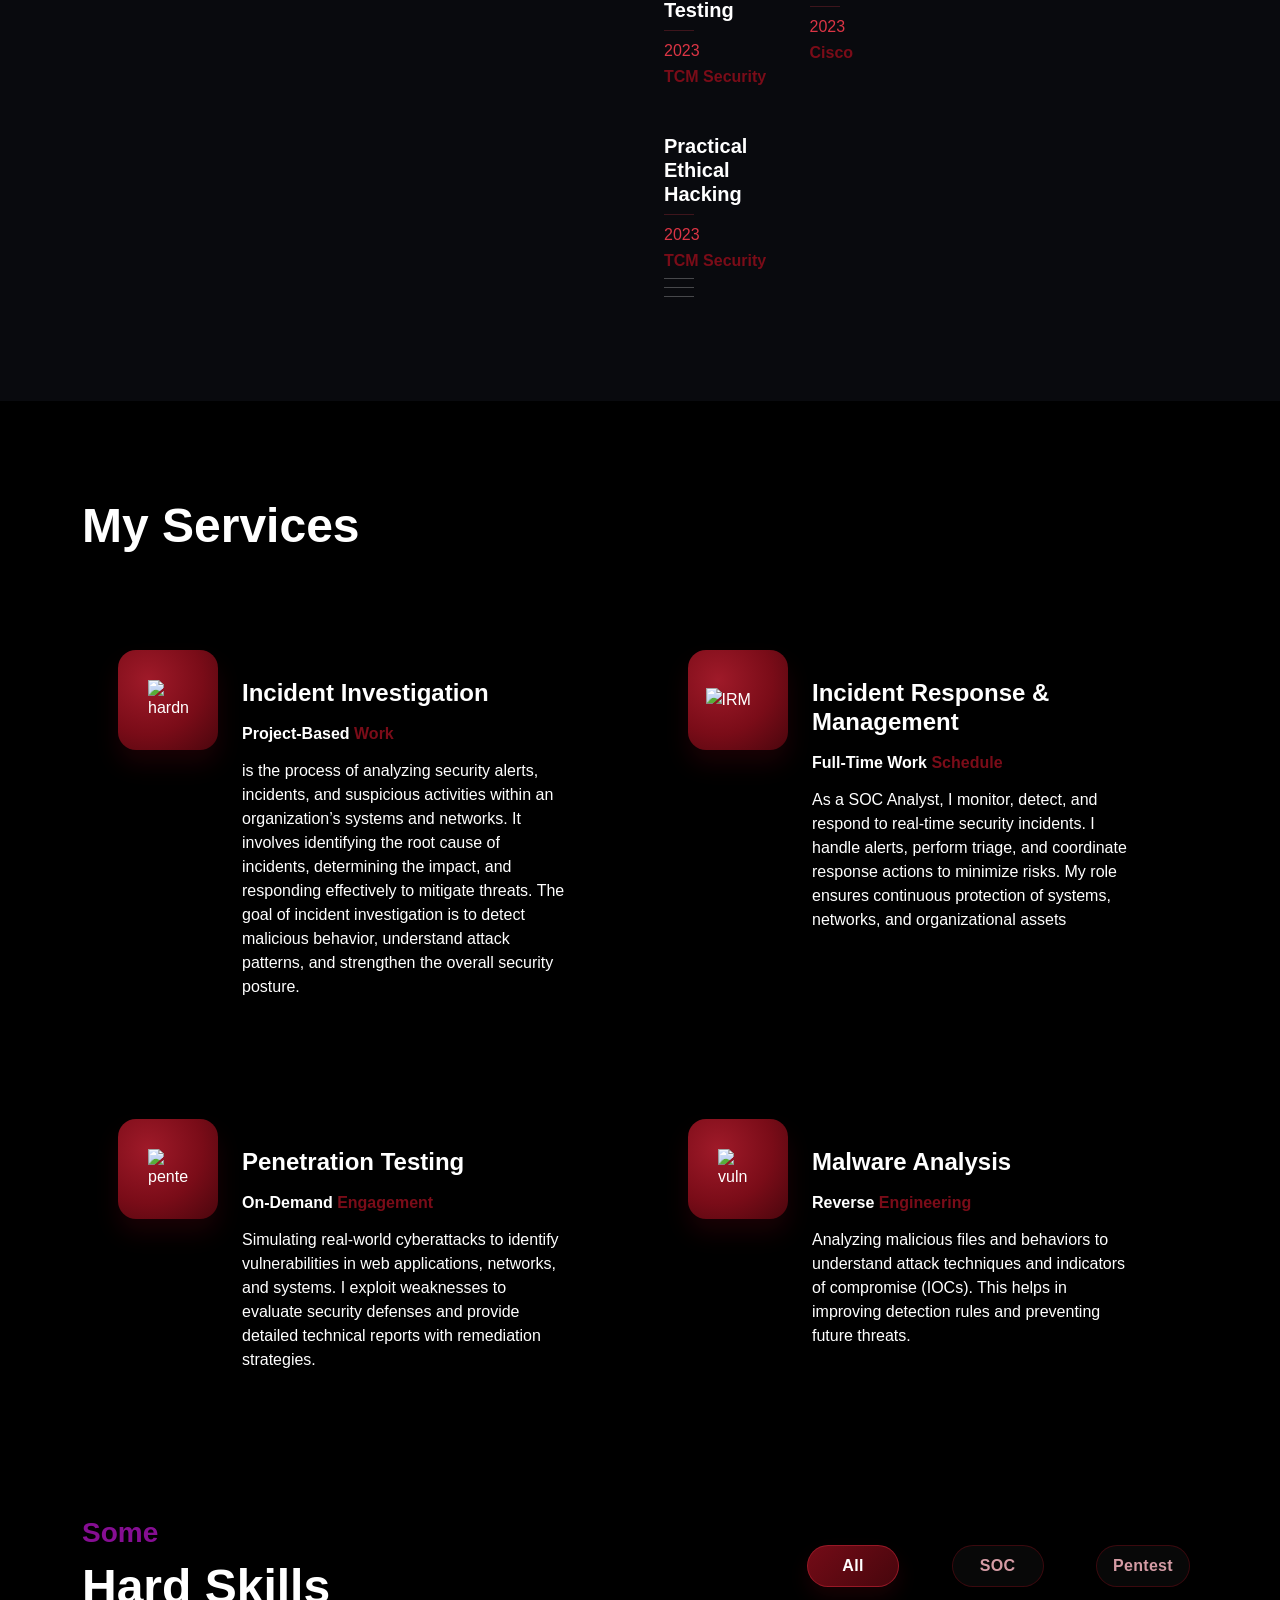
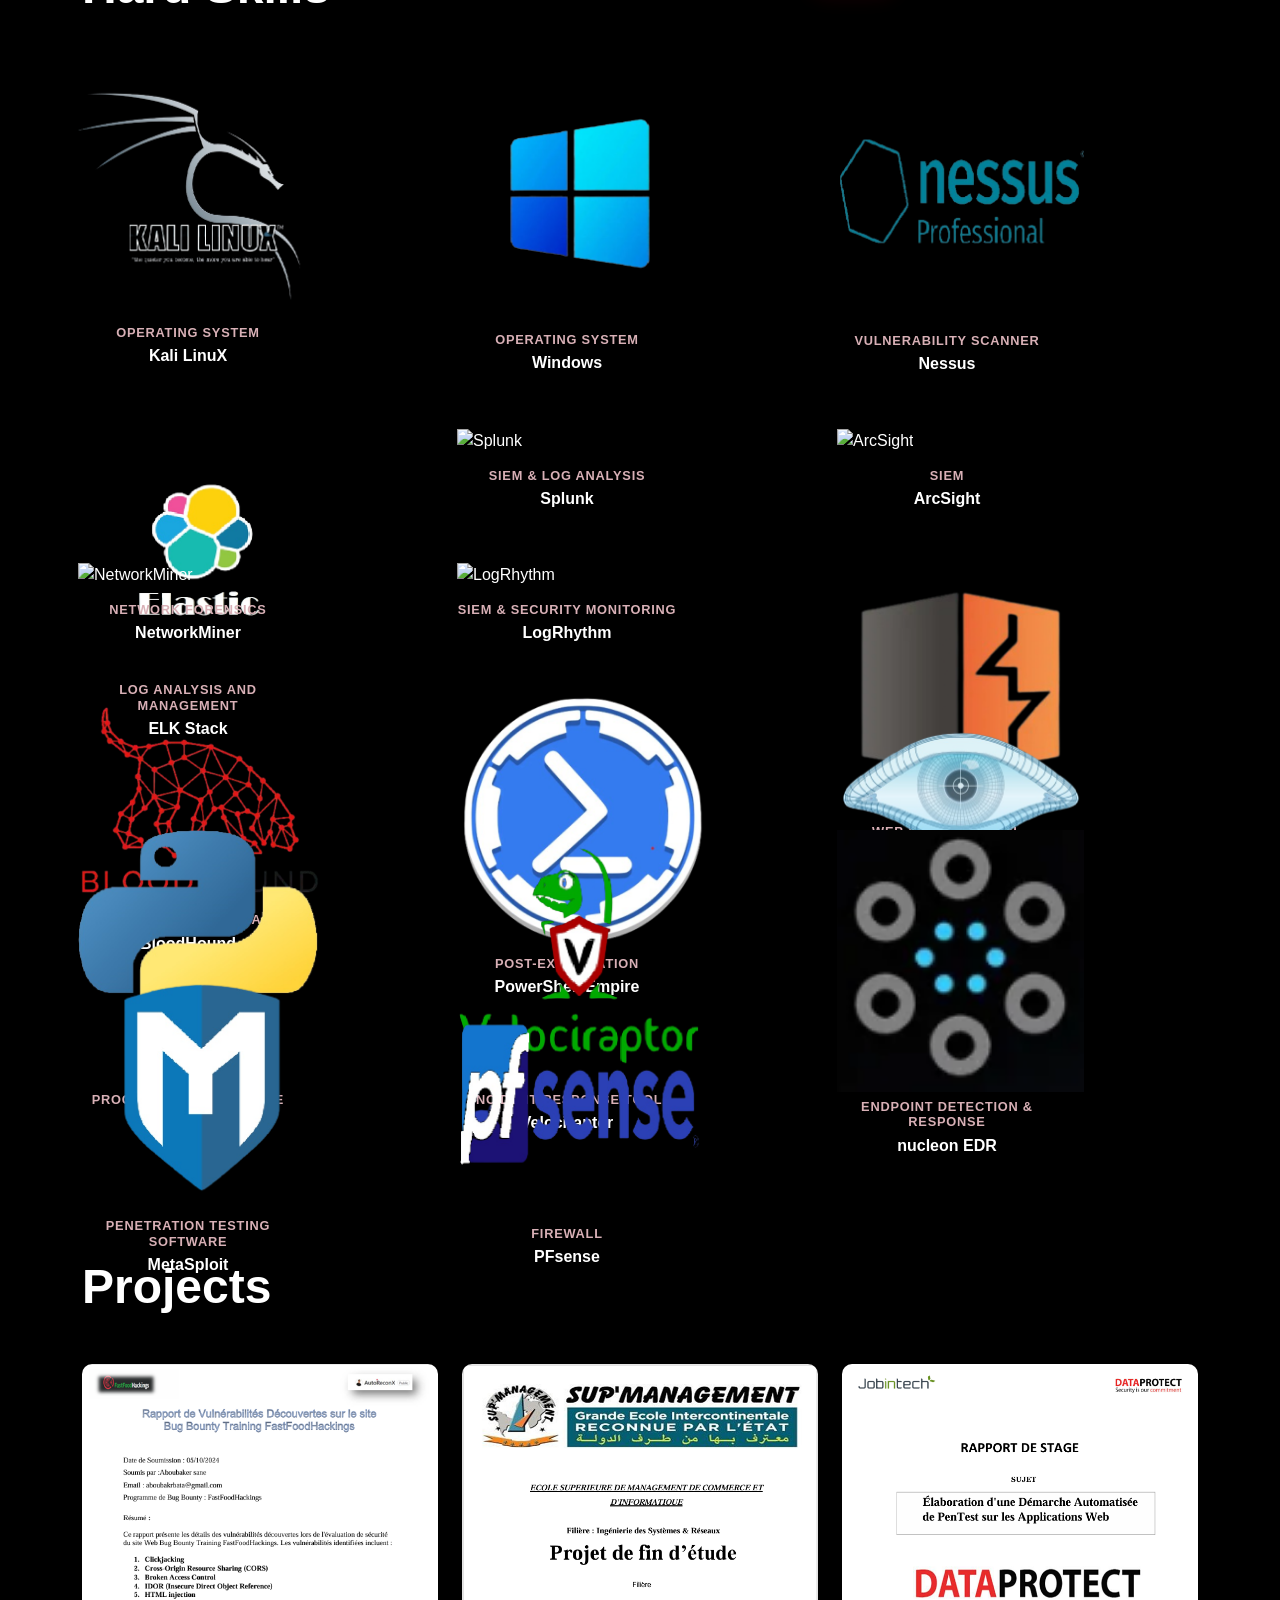
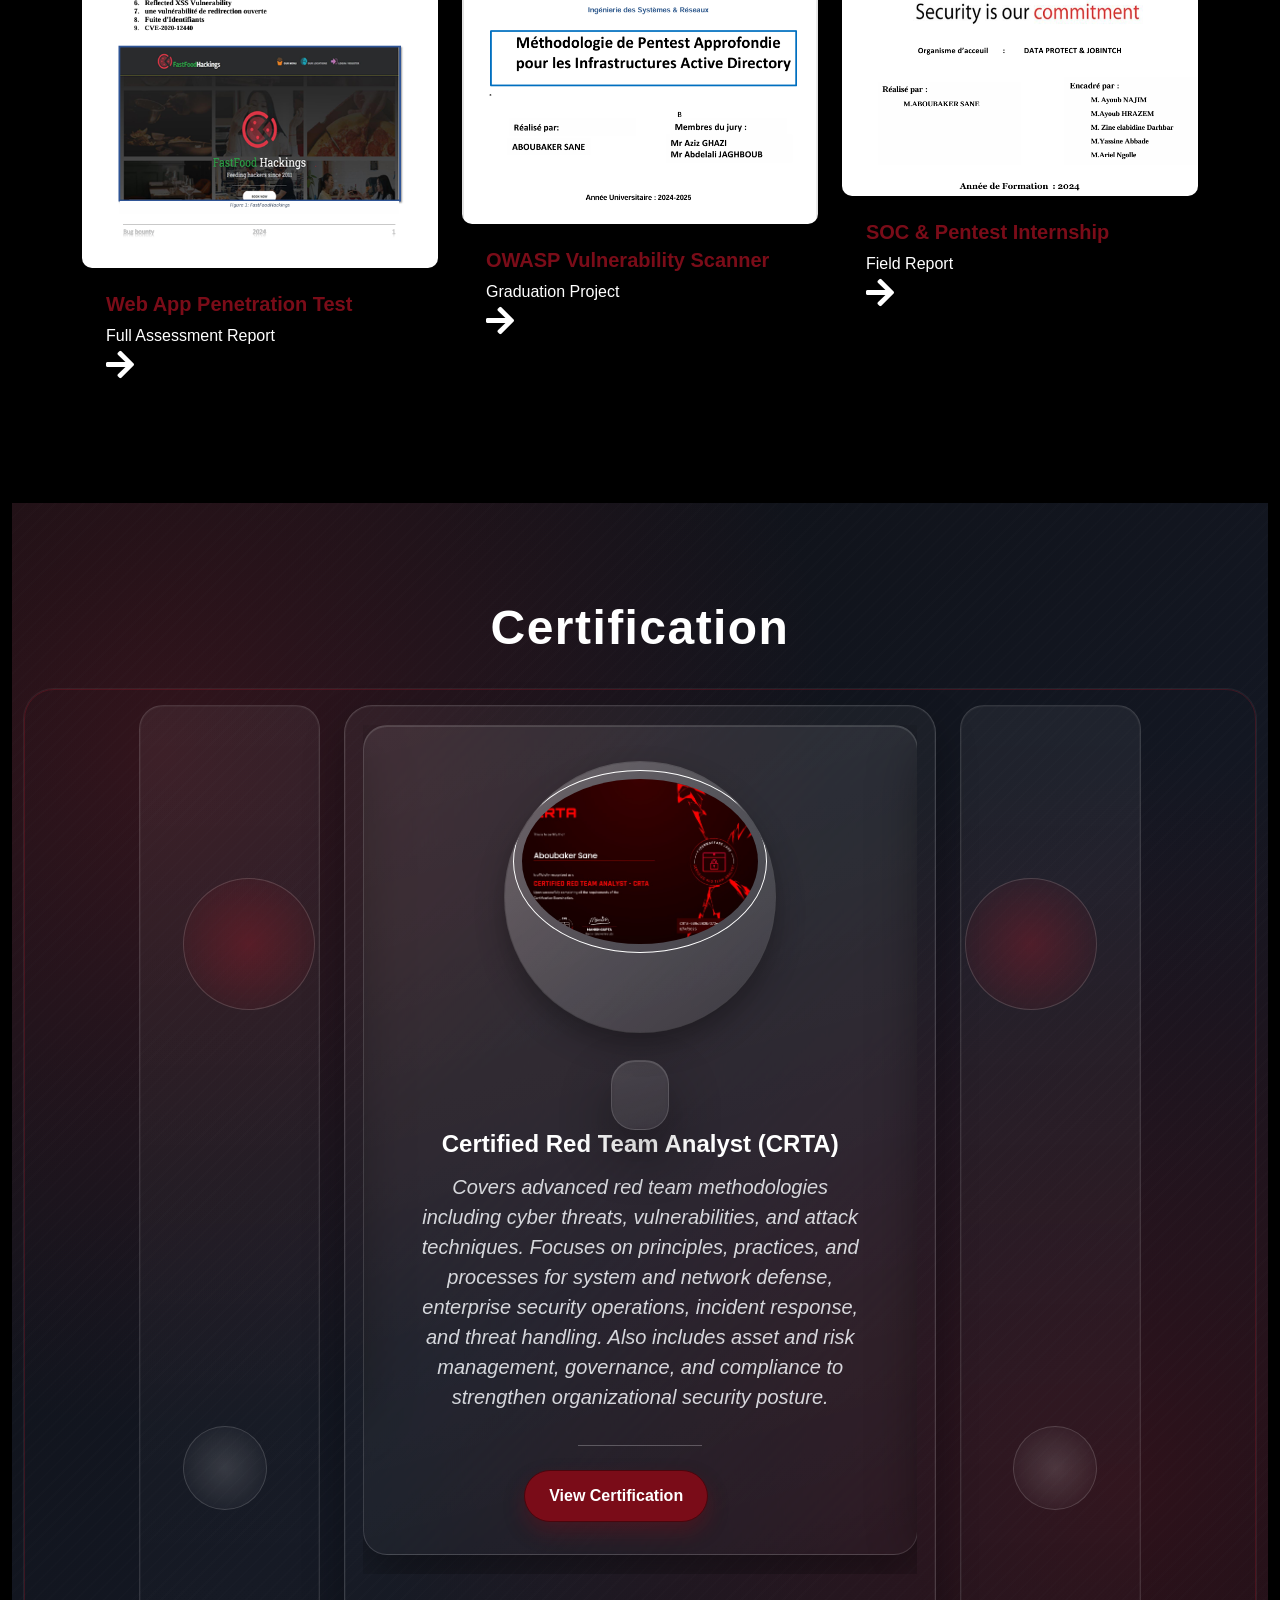
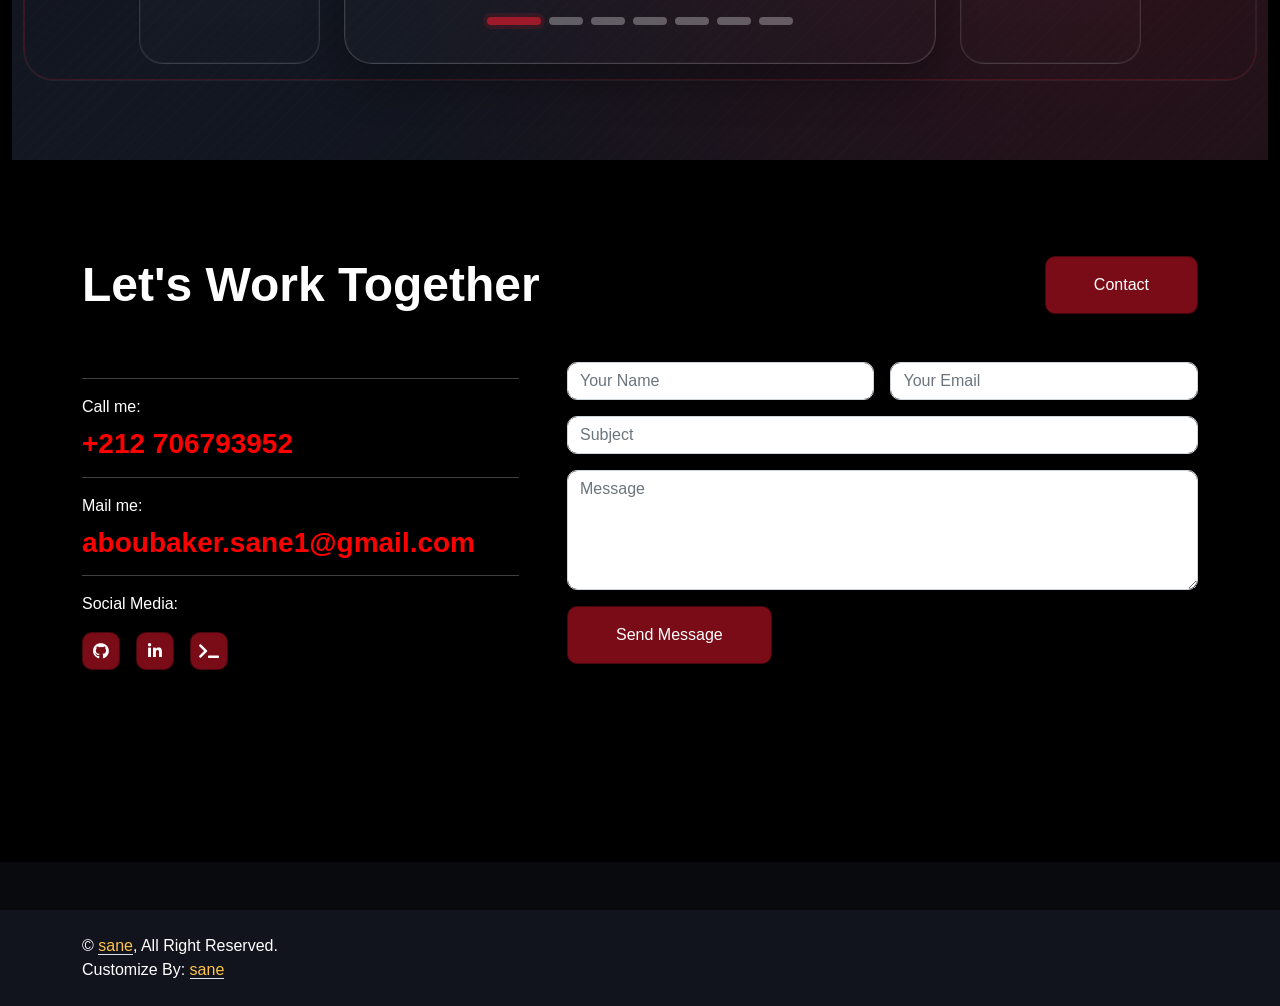
==== commit 2ebb34a6: "Add files via upload" ====
--- a/index.html
+++ b/index.html
@@ -17,6 +17,7 @@
         content="Cybersecurity portfolio of Sane Aboubaker: SOC Analyst & Penetration Tester experience, certifications (CRTA, eJPTv1, CCNP Security), and hands-on security projects.">
     <meta property="og:image" content="https://sane-sec.github.io/img/profile.jpeg">
     <meta property="og:url" content="https://sane-sec.github.io/">
+
 
     <!-- Twitter Card -->
     <meta name="twitter:card" content="summary_large_image">
@@ -124,26 +125,38 @@
                     <h3 class="text-primary mb-3" style="color:white;">I'm</h3>
                     <h1 class="display-3 mb-3" style="color:white;">Sane <br>Aboubaker</h1>
                     <h2 class="typed-text-output d-inline"></h2>
-                    <div class="typed-text d-none"> Cybersecurity Consultant,  Red team Analyst
+                    <div class="typed-text d-none"> Cybersecurity Consultant,  Red team Analyst,  SOC Analyst
                     </div>
                     <div class="d-flex align-items-center pt-5">
-                        <a href="./doc/sane.pdf" download="" class="btn btn-primary py-3 px-4 me-5"
+                        <a href="./doc/Aboubaker_sane_cv.pdf" download="" class="btn btn-primary py-3 px-4 me-5"
                             target="_blank">Download CV</a>
-                        <a type="button" class="btn-play" href="./doc/sane.pdf" target="_blank">
+                        <a type="button" class="btn-play" href="./doc/Aboubaker_sane_cv.pdf" target="_blank">
                             <span></span>
                         </a>
                         <h5 class="ms-4 mb-0 d-none d-sm-block">Read CV</h5>
                     </div>
                     <div class="d-flex pt-2">
-                        <a class="btn btn-square btn-primary me-3" href="https://github.com/Sane-Sec/" target="_blank">
-                            <i class="fab fa-github"></i>
-                        </a>
-
-                        <a class="btn btn-square btn-primary me-3"
-                            href="https://www.linkedin.com/in/aboubaker-sane-5a656a24a/" target="_blank">
-                            <i class="fab fa-linkedin-in"></i>
-                        </a>
-                    </div>
+    <!-- GitHub -->
+    <a class="btn btn-square btn-primary me-3"
+        href="https://github.com/Sane-Sec/" target="_blank"
+        aria-label="GitHub">
+        <i class="fab fa-github"></i>
+    </a>
+
+    <!-- LinkedIn -->
+    <a class="btn btn-square btn-primary me-3"
+        href="https://www.linkedin.com/in/aboubaker-sane-5a656a24a/" target="_blank"
+        aria-label="LinkedIn">
+        <i class="fab fa-linkedin-in"></i>
+    </a>
+
+    <!-- TryHackMe -->
+    <a class="btn btn-square btn-primary me-3"
+        href="https://tryhackme.com/p/SANE" target="_blank"
+        aria-label="TryHackMe">
+        <i class="fas fa-terminal"></i>
+    </a>
+</div>
                 </div>
                 <div class="col-lg-6"> <img class="img-fluid" src="./img/profile.jpeg" alt=""> </div>
             </div>
@@ -155,7 +168,7 @@
                 <div class="col-lg-6 wow fadeInUp" data-wow-delay="0.1s">
                     <div class="d-flex align-items-center mb-5">
                         <div class="years flex-shrink-0 text-center me-4">
-                            <h1 class="display-1 mb-0" data-toggle="counter-up">10</h1>
+                            <h1 class="display-1 mb-0" data-toggle="counter-up">11</h1>
                             <h5 class="mb-0"></h5>
                         </div>
                         <h3 class="lh-base mb-0">Certificate <br>Of <br>Cyber Security</h3>
@@ -209,7 +222,7 @@
                     </figure>
                 </div>
                 <div class="col-lg-4 pr-lg-5">
-                    <h3 class="mb-4 heading-h3"><span class="gsap-reveal" style="color: #FF1900;">Hello!
+                    <h3 class="mb-4 heading-h3"><span class="gsap-reveal" style="color: #57a4b6;">Hello!
                         </span></h3>
                     <h5 style="font-family: 'Times New Roman', Times, serif;color:#fff">I'm Sane Aboubaker, a
                         cybersecurity professional specializing in Security Operations (SOC) and offensive
@@ -221,7 +234,7 @@
                         response, and vulnerability assessment — building a well-rounded skill set as a SOC
                         Analyst. I'm driven by continuous learning and a genuine curiosity for how systems
                         break, which fuels my ability to anticipate and neutralize emerging threats before
-                        they cause damage. <span style="color: #0000FF;">I'm committed to one mission: helping
+                        they cause damage. <span style="color: #57a4b6;">I'm committed to one mission: helping
                             organizations build safer, more resilient digital environments — one assessment,
                             one investigation, one line of defense at a time.</span>
                     </h5>
@@ -356,10 +369,28 @@
                             <div id="tab-1" class="tab-pane fade show p-0 active">
                                 <div class="row gy-5 gx-4">
                                     <div class="col-sm-6">
+                                        <h5 style="color: white;">SOC Level 1 Certificate</h5>
+                                        <hr class="text-danger my-2">
+                                        <p class="text-danger mb-1">2025</p>
+                                        <h6 class="mb-0">TryHackMe</h6>
+                                    </div>
+                                    <div class="col-sm-6">
                                         <h5 style="color: white;">CRTA - Red Team Analyst</h5>
                                         <hr class="text-danger my-2">
                                         <p class="text-danger mb-1">2025</p>
                                         <h6 class="mb-0">CyberWarFare Labs</h6>
+                                    </div>
+                                    <div class="col-sm-6">
+                                        <h5 style="color: white;">Nucleon Architect</h5>
+                                        <hr class="text-danger my-2">
+                                        <p class="text-danger mb-1">2025</p>
+                                        <h6 class="mb-0">Nucleon EDR</h6>
+                                    </div>
+                                    <div class="col-sm-6">
+                                        <h5 style="color: white;">Nucleon Administrator</h5>
+                                        <hr class="text-danger my-2">
+                                        <p class="text-danger mb-1">2025</p>
+                                        <h6 class="mb-0">Nucleon EDR</h6>
                                     </div>
                                     <div class="col-sm-6">
                                         <h5 style="color: white;">CCNP Security SCOR Prep</h5>
@@ -403,18 +434,7 @@
                                         <p class="text-danger mb-1">2023</p>
                                         <h6 class="mb-0">TCM Security</h6>
                                     </div>
-                                    <div class="col-sm-6">
-                                        <h5 style="color: white;">Nucleon Administrator</h5>
-                                        <hr class="text-danger my-2">
-                                        <p class="text-danger mb-1">2025</p>
-                                        <h6 class="mb-0">Nucleon EDR</h6>
-                                    </div>
-                                    <div class="col-sm-6">
-                                        <h5 style="color: white;">Nucleon Architect</h5>
-                                        <hr class="text-danger my-2">
-                                        <p class="text-danger mb-1">2025</p>
-                                        <h6 class="mb-0">Nucleon EDR</h6>
-                                    </div>
+            
                                 </div>
                             </div>
 
@@ -568,7 +588,7 @@
             <div class="container">
                 <div class="row g-5 mb-5 align-items-center wow fadeInUp" data-wow-delay="0.1s">
                     <div class="col-lg-6">
-                        <h3 style="color: #ff0019;">some </h3>
+                        <h3 style="color: #860e93;">Some </h3>
                         <h1 class="display-5 mb-0" style="color: white;">Hard Skills</h1>
                     </div>
                     <div class="col-lg-6 text-lg-end">
@@ -608,6 +628,44 @@
                             <div class="project-name"> ELK Stack</div>
                         </div>
                     </div>
+                    <div class="col-lg-4 col-md-6 portfolio-item first">
+    <img class="img-fluid" src="img/Splunk.png"
+        width="247px" alt="Splunk" />
+    <div class="portfolio-box-caption">
+        <div class="project-category text-white-50">SIEM & Log Analysis</div>
+        <div class="project-name">Splunk</div>
+    </div>
+</div>
+
+<!-- ArcSight -->
+<div class="col-lg-4 col-md-6 portfolio-item first">
+    <img class="img-fluid" src="img/ArcSight.png"
+        width="247px" alt="ArcSight" />
+    <div class="portfolio-box-caption">
+        <div class="project-category text-white-50">SIEM</div>
+        <div class="project-name">ArcSight</div>
+    </div>
+</div>
+
+<!-- NetworkMiner -->
+<div class="col-lg-4 col-md-6 portfolio-item first">
+    <img class="img-fluid" src="img/NetworkMiner.png"
+        width="247px" alt="NetworkMiner" />
+    <div class="portfolio-box-caption">
+        <div class="project-category text-white-50">Network Forensics</div>
+        <div class="project-name">NetworkMiner</div>
+    </div>
+</div>
+
+<!-- LogRhythm -->
+<div class="col-lg-4 col-md-6 portfolio-item first">
+    <img class="img-fluid" src="img/LogRhythm.png"
+        width="247px" alt="LogRhythm" />
+    <div class="portfolio-box-caption">
+        <div class="project-category text-white-50">SIEM & Security Monitoring</div>
+        <div class="project-name">LogRhythm</div>
+    </div>
+</div>
                     <div class="col-lg-4 col-md-6 portfolio-item second"> <img class="img-fluid"
                             src="img/Burp-Suite.png" width="247px" alt="..." />
                         <div class="portfolio-box-caption">
@@ -727,21 +785,20 @@
             <div class="row justify-content-center">
                 <div class="col-lg-2 d-none d-lg-block">
                     <div class="testimonial-left h-100">
-                        
-                        
-                        
-                    </div>
-                </div>
+                    </div>
+                </div>
+                
                     <div class="col-lg-6 wow fadeInUp" data-wow-delay="0.5s">
                         <div class="owl-carousel testimonial-carousel">
                             <div class="testimonial-item text-center">
                                 <div class="position-relative mb-5"> <img
                                         class="img-fluid rounded-circle border border-secondary p-2 mx-auto"
                                         src="img/crata.jpg" alt="">
-                                    <div class="testimonial-icon">
-                                        <h2>✔</h2>
-                                    </div>
-                                </div>
+                                    
+                                </div>
+                                <div class="testimonial-item text-center">
+                                
+                            </div>
                                 <h3>Certified Red Team Analyst (CRTA)</h3>
                                 <p class="fs-5 fst-italic">Covers advanced red team methodologies including cyber
                                     threats,
@@ -759,10 +816,24 @@
                             <div class="testimonial-item text-center">
                                 <div class="position-relative mb-5"> <img
                                         class="img-fluid rounded-circle border border-secondary p-2 mx-auto"
+                                        src="img/socL1.png" alt="">
+                                    
+                                </div>
+                                <h3>SOC Level 1 Certificate TryHackMe</h3>
+                                <p class="fs-5 fst-italic">SOC Level 1 Certificate TryHackMe</h3> <p class="fs-5 fst-italic">Covers essential SOC and defensive security skills, including security monitoring, alert triage, threat detection, incident response, digital forensics, SIEM, network traffic analysis, and threat intelligence. Focuses on investigating security events, identifying malicious activity, analyzing logs and alerts, and responding to real-world cyber threats.
+                                </p>
+
+                                <hr class="w-25 mx-auto"> <a
+                                    href="https://tryhackme.com/certificate/THM-6GSXVU7N6W"
+                                    target="_blank" class="btn btn-primary py-3 px-4 me-5"
+                                    style="margin-left: 50px;">View
+                                    Certification</a>
+                            </div>
+                            <div class="testimonial-item text-center">
+                                <div class="position-relative mb-5"> <img
+                                        class="img-fluid rounded-circle border border-secondary p-2 mx-auto"
                                         src="img/ccnp.png" alt="">
-                                    <div class="testimonial-icon">
-                                        <h2>✔</h2>
-                                    </div>
+                                    
                                 </div>
                                 <h3>CCNP Security SCOR Prep</h3>
                                 <p class="fs-5 fst-italic">Advanced network security concepts including identification,
@@ -785,9 +856,7 @@
                                 <div class="position-relative mb-5"> <img
                                         class="img-fluid rounded-circle border border-secondary p-2 mx-auto"
                                         src="img/Pentst.png" alt="">
-                                    <div class="testimonial-icon">
-                                        <h2>✔</h2>
-                                    </div>
+                                    
                                 </div>
                                 <h3>Jr Penetration Tester</h3>
                                 <p class="fs-5 fst-italic">Covers the fundamentals of ethical hacking and penetration
@@ -809,9 +878,7 @@
                                 <div class="position-relative mb-5"> <img
                                         class="img-fluid rounded-circle border border-secondary p-2 mx-auto"
                                         src="img/nuc1.png" alt="">
-                                    <div class="testimonial-icon">
-                                        <h2>✔</h2>
-                                    </div>
+                                    
                                 </div>
                                 <h3>NUCLEON EDR CERTIFIED ADMINISTRATOR PROGRAM</h3>
                                 <p class="fs-5 fst-italic">Focuses on the administration and management of the Nucleon
@@ -856,9 +923,7 @@
                                 <div class="position-relative mb-5"> <img
                                         class="img-fluid rounded-circle border border-secondary p-2 mx-auto"
                                         src="img/PE.png" alt="">
-                                    <div class="testimonial-icon">
-                                        <h2>✔</h2>
-                                    </div>
+                                   
                                 </div>
                                 <h3>Python Essentials</h3>
                                 <p class="fs-5 fst-italic">Computer Programming - Data Types,Variables,Operators,1/0
@@ -869,6 +934,7 @@
                                     target="_blank" class="btn btn-primary py-3 px-4 me-5"
                                     style="margin-left: 50px;">View Certification</a>
                             </div>
+                            
                         </div>
                     </div>
                      <div class="col-lg-2 d-none d-lg-block">
@@ -916,17 +982,28 @@
 
                         <p class="mb-2">Social Media:</p>
 
-                        <div class="d-flex pt-2">
-                            <a class="btn btn-square btn-primary me-3" href="https://github.com/Sane-Sec/"
-                                target="_blank">
-                                <i class="fab fa-github"></i>
-                            </a>
-
-                            <a class="btn btn-square btn-primary me-3"
-                                href="https://www.linkedin.com/in/aboubaker-sane-5a656a24a/" target="_blank">
-                                <i class="fab fa-linkedin-in"></i>
-                            </a>
-                        </div>
+                       <div class="d-flex pt-2">
+    <!-- GitHub -->
+    <a class="btn btn-square btn-primary me-3"
+        href="https://github.com/Sane-Sec/" target="_blank"
+        aria-label="GitHub">
+        <i class="fab fa-github"></i>
+    </a>
+
+    <!-- LinkedIn -->
+    <a class="btn btn-square btn-primary me-3"
+        href="https://www.linkedin.com/in/aboubaker-sane-5a656a24a/" target="_blank"
+        aria-label="LinkedIn">
+        <i class="fab fa-linkedin-in"></i>
+    </a>
+
+    <!-- TryHackMe -->
+    <a class="btn btn-square btn-primary me-3"
+        href="https://tryhackme.com/p/SANE" target="_blank"
+        aria-label="TryHackMe">
+        <i class="fas fa-terminal"></i>
+    </a>
+</div>
 
                     </div>
 
